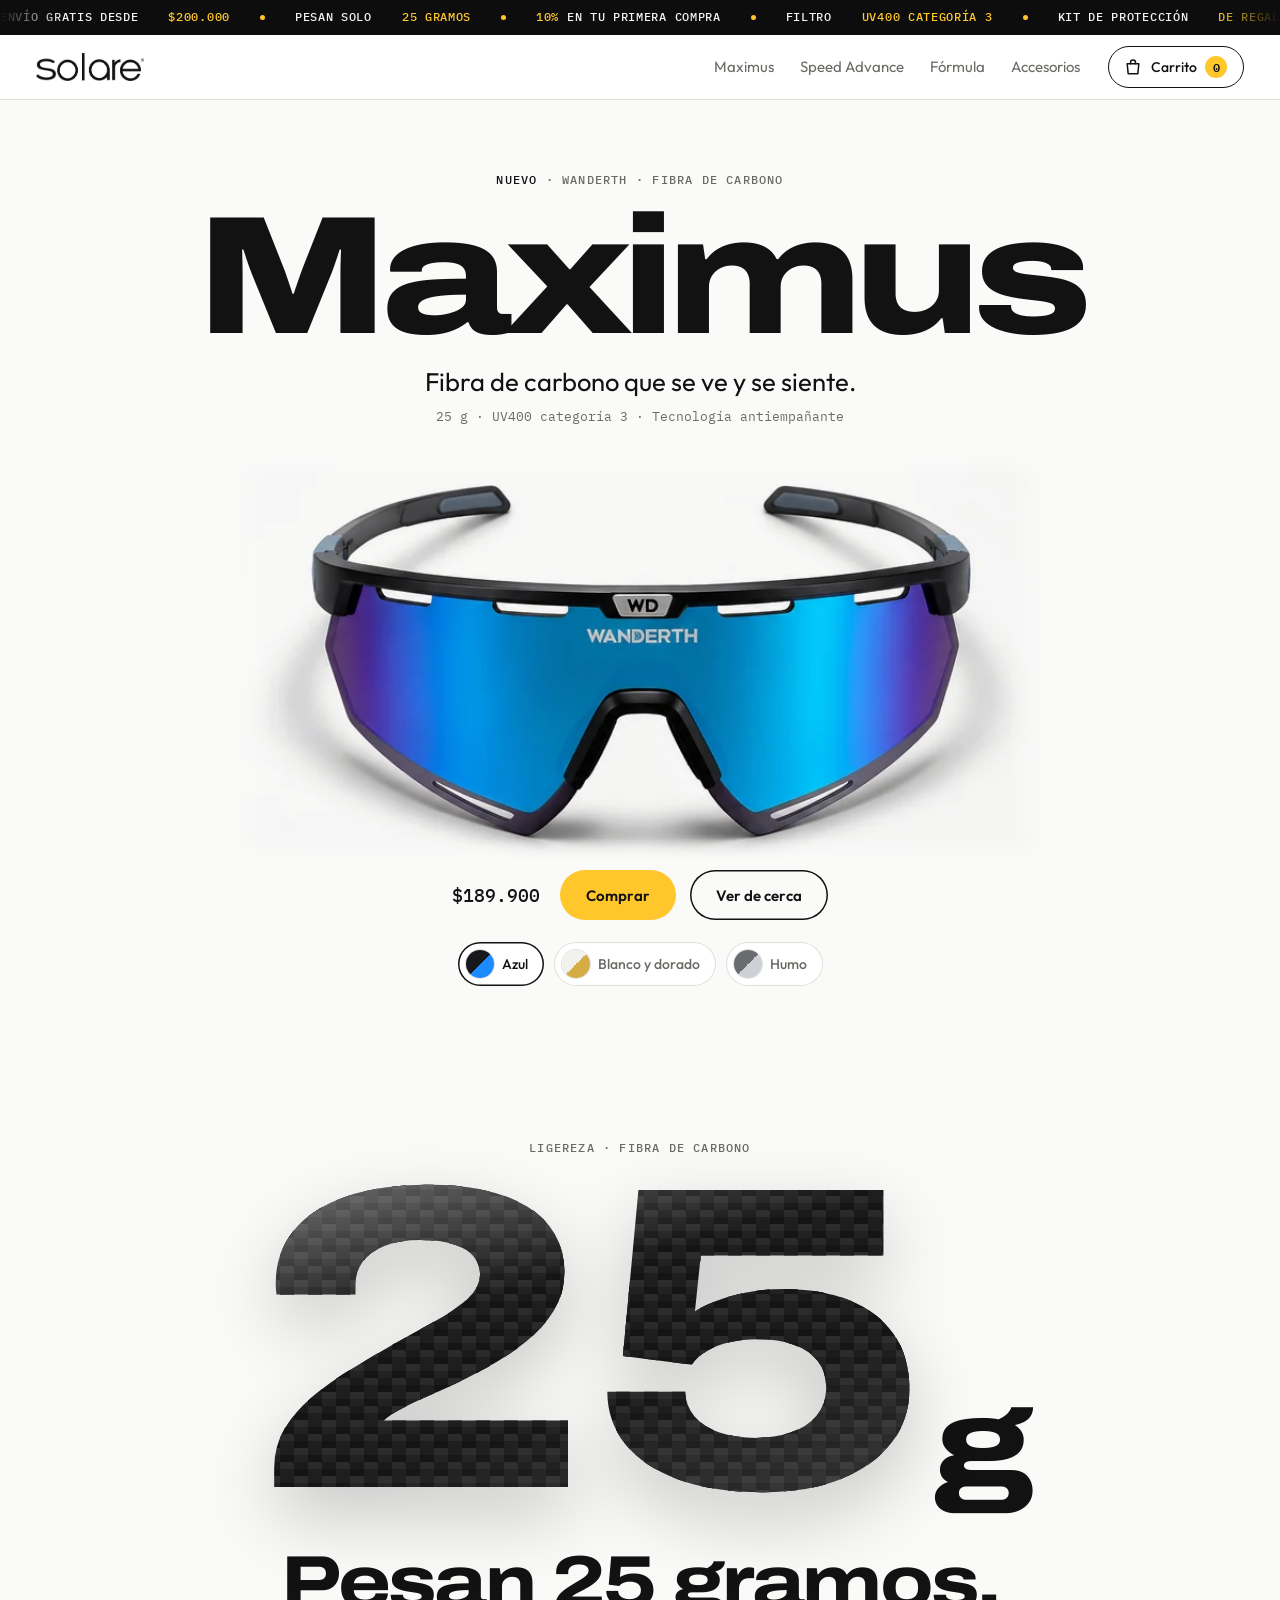
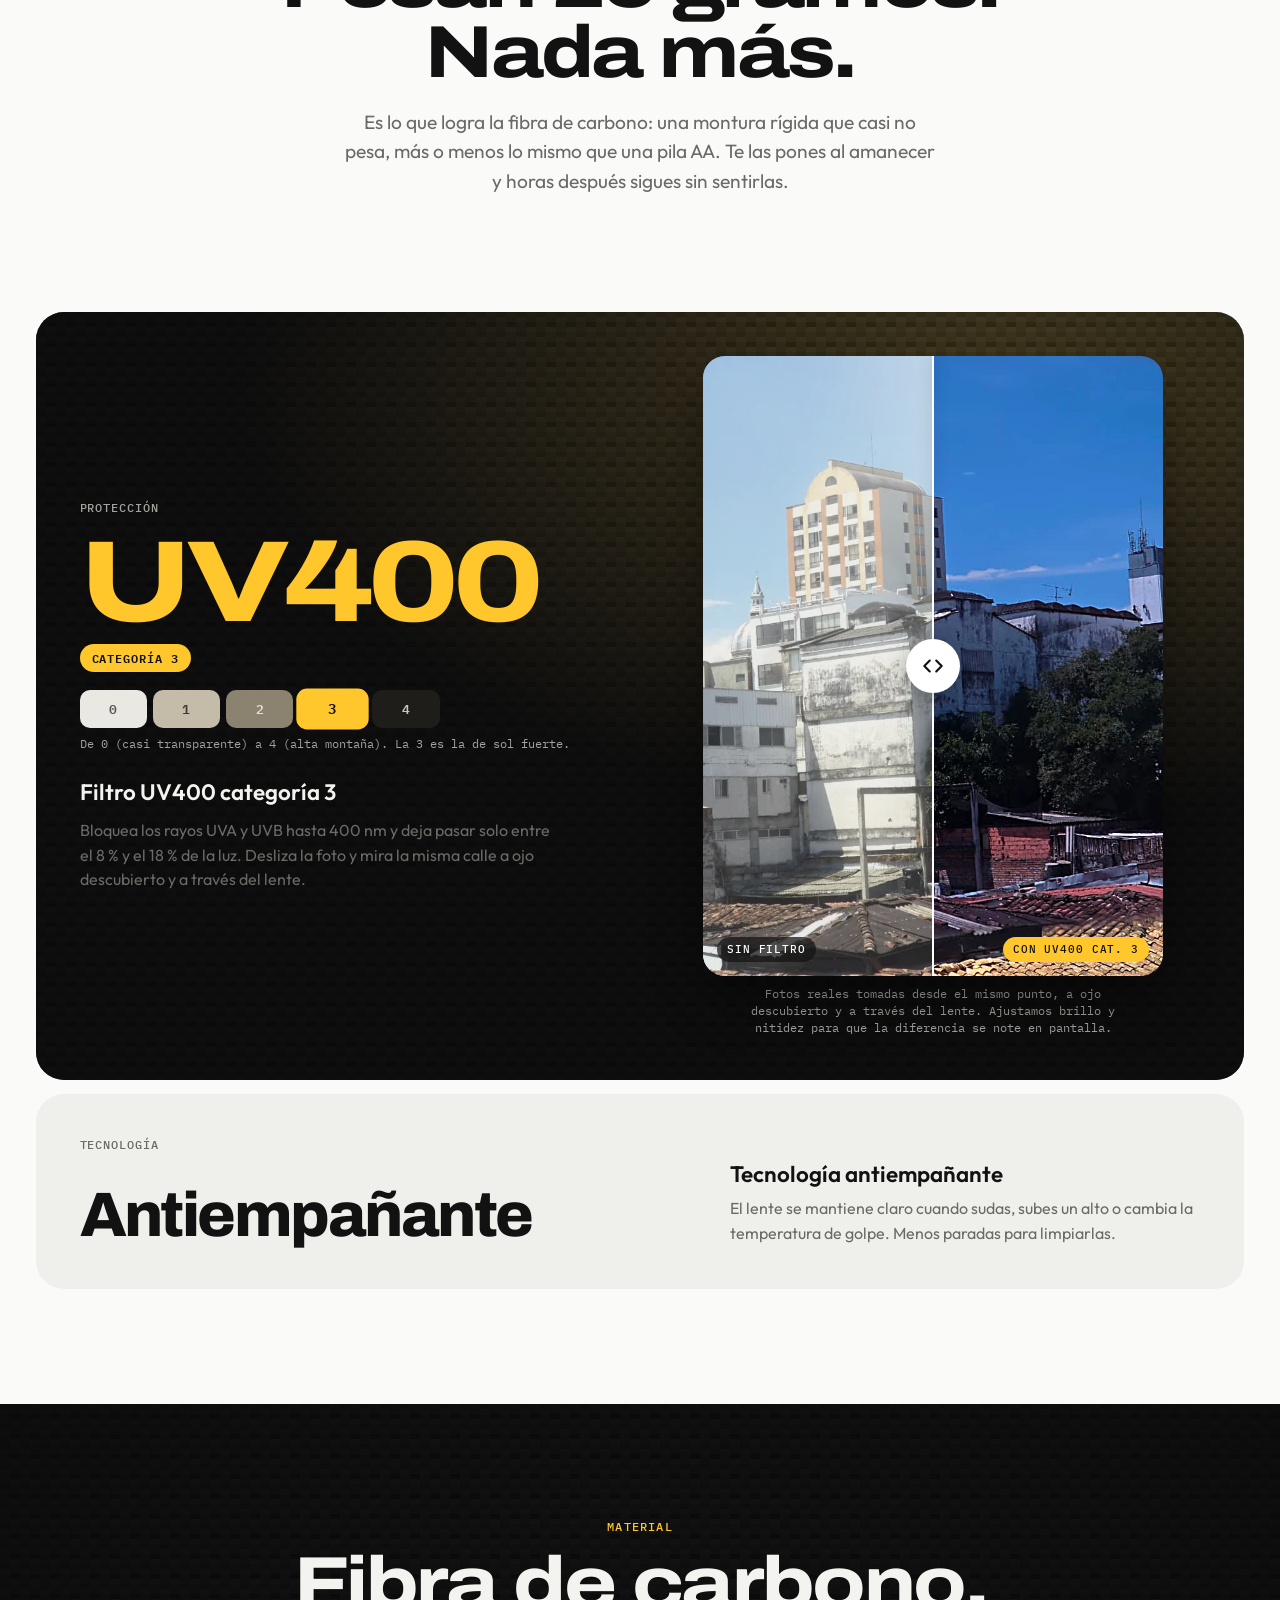
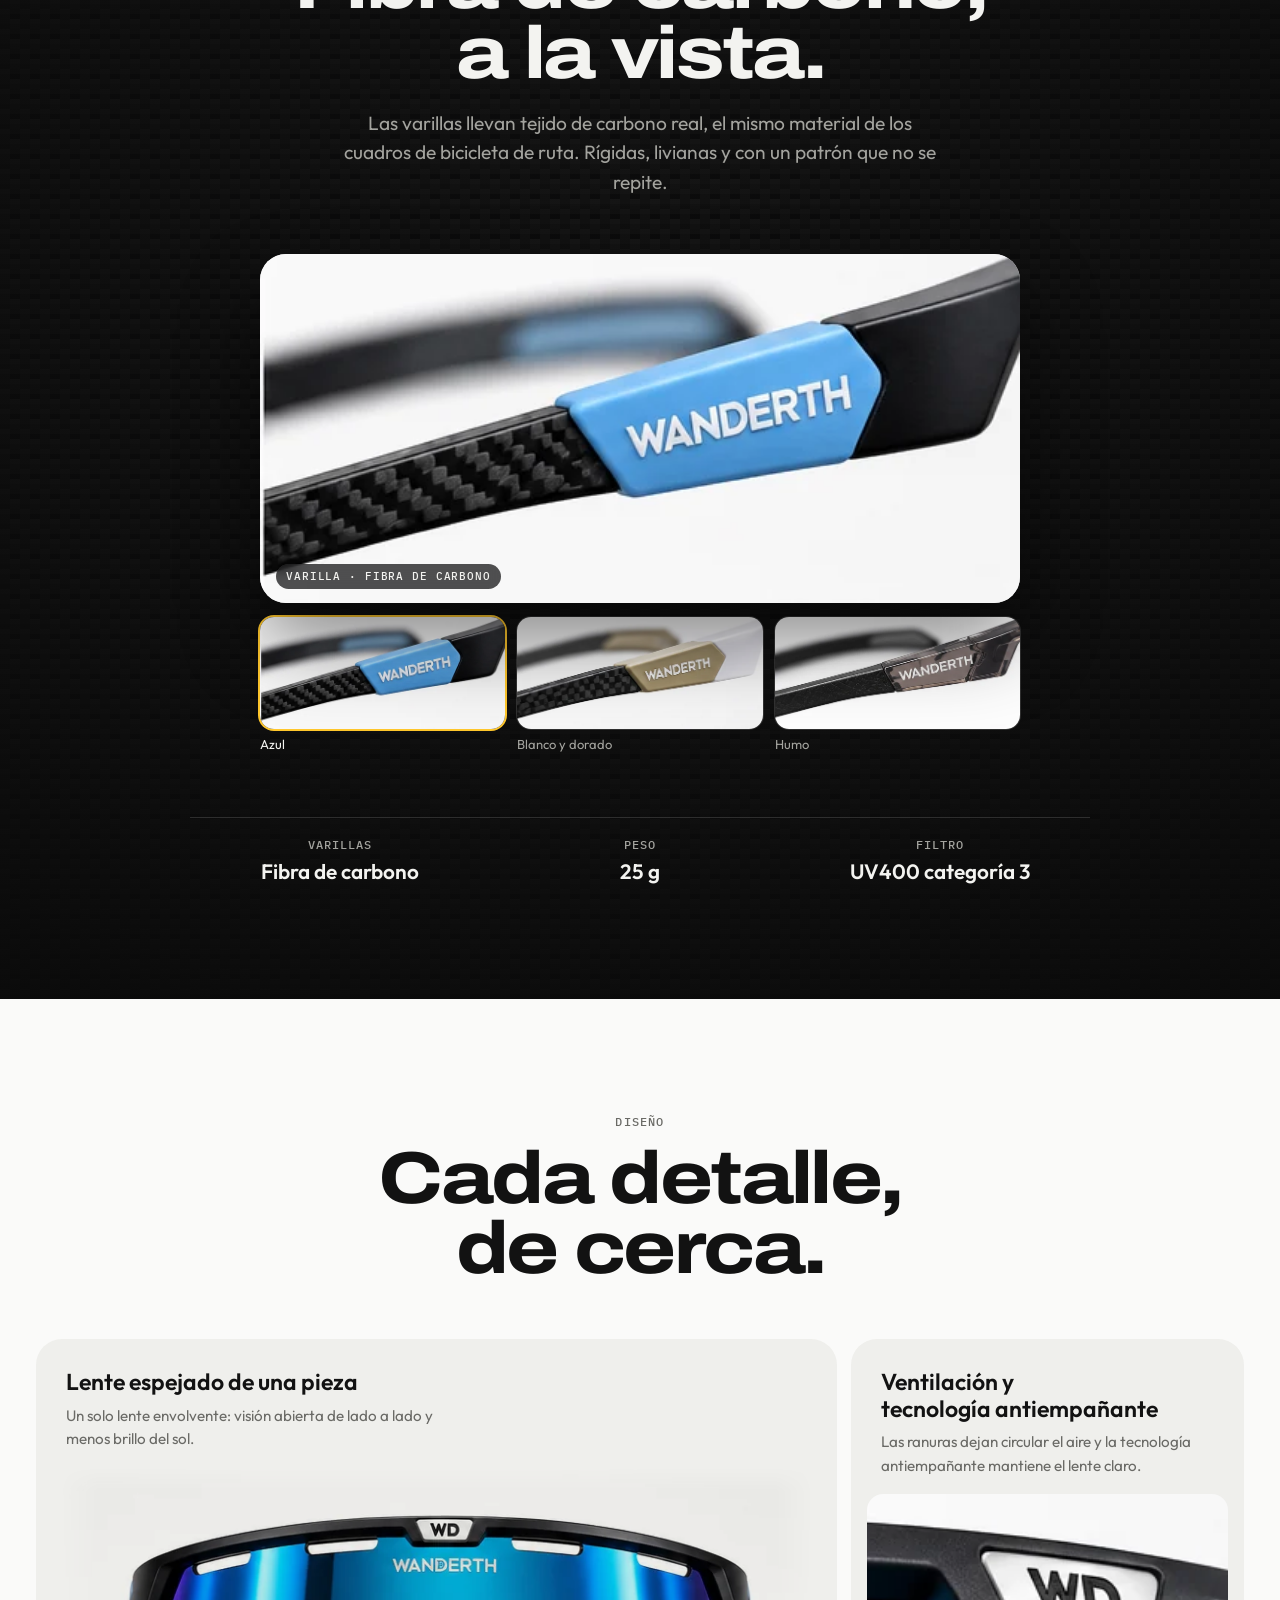
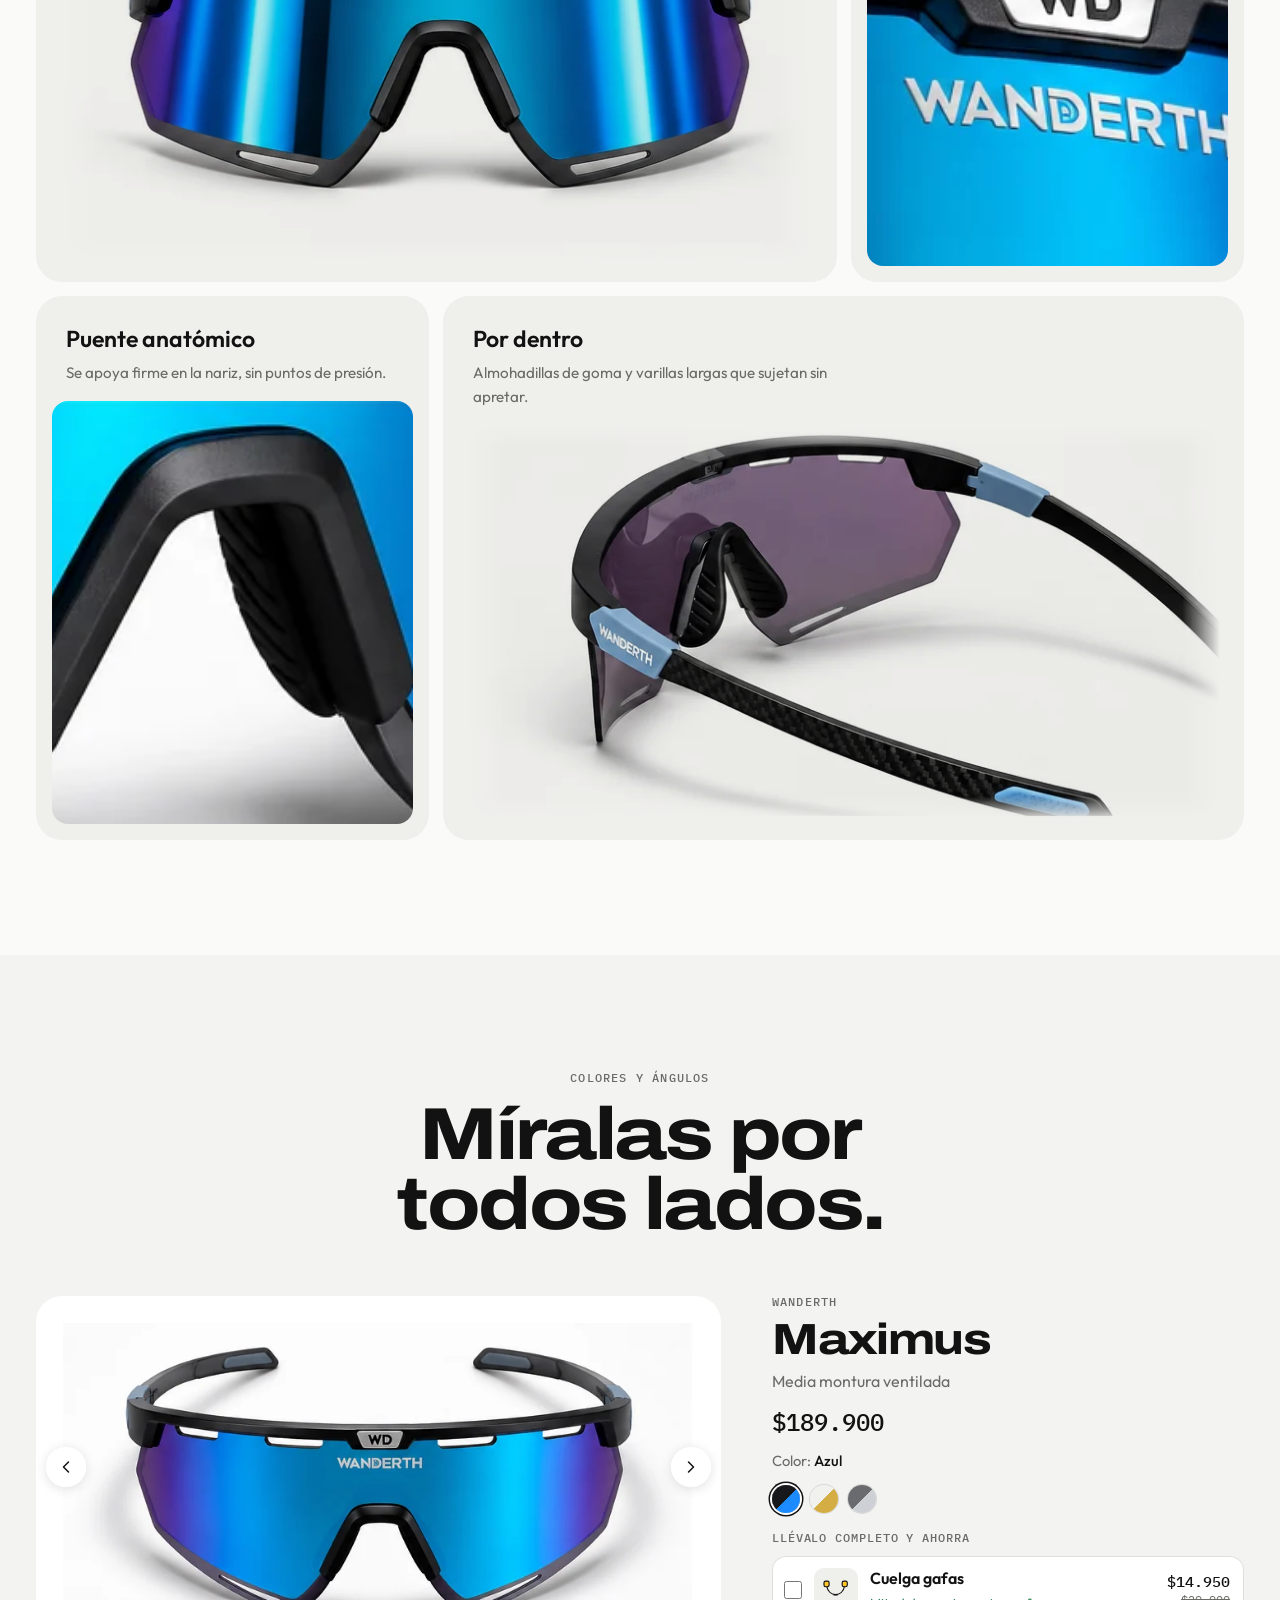
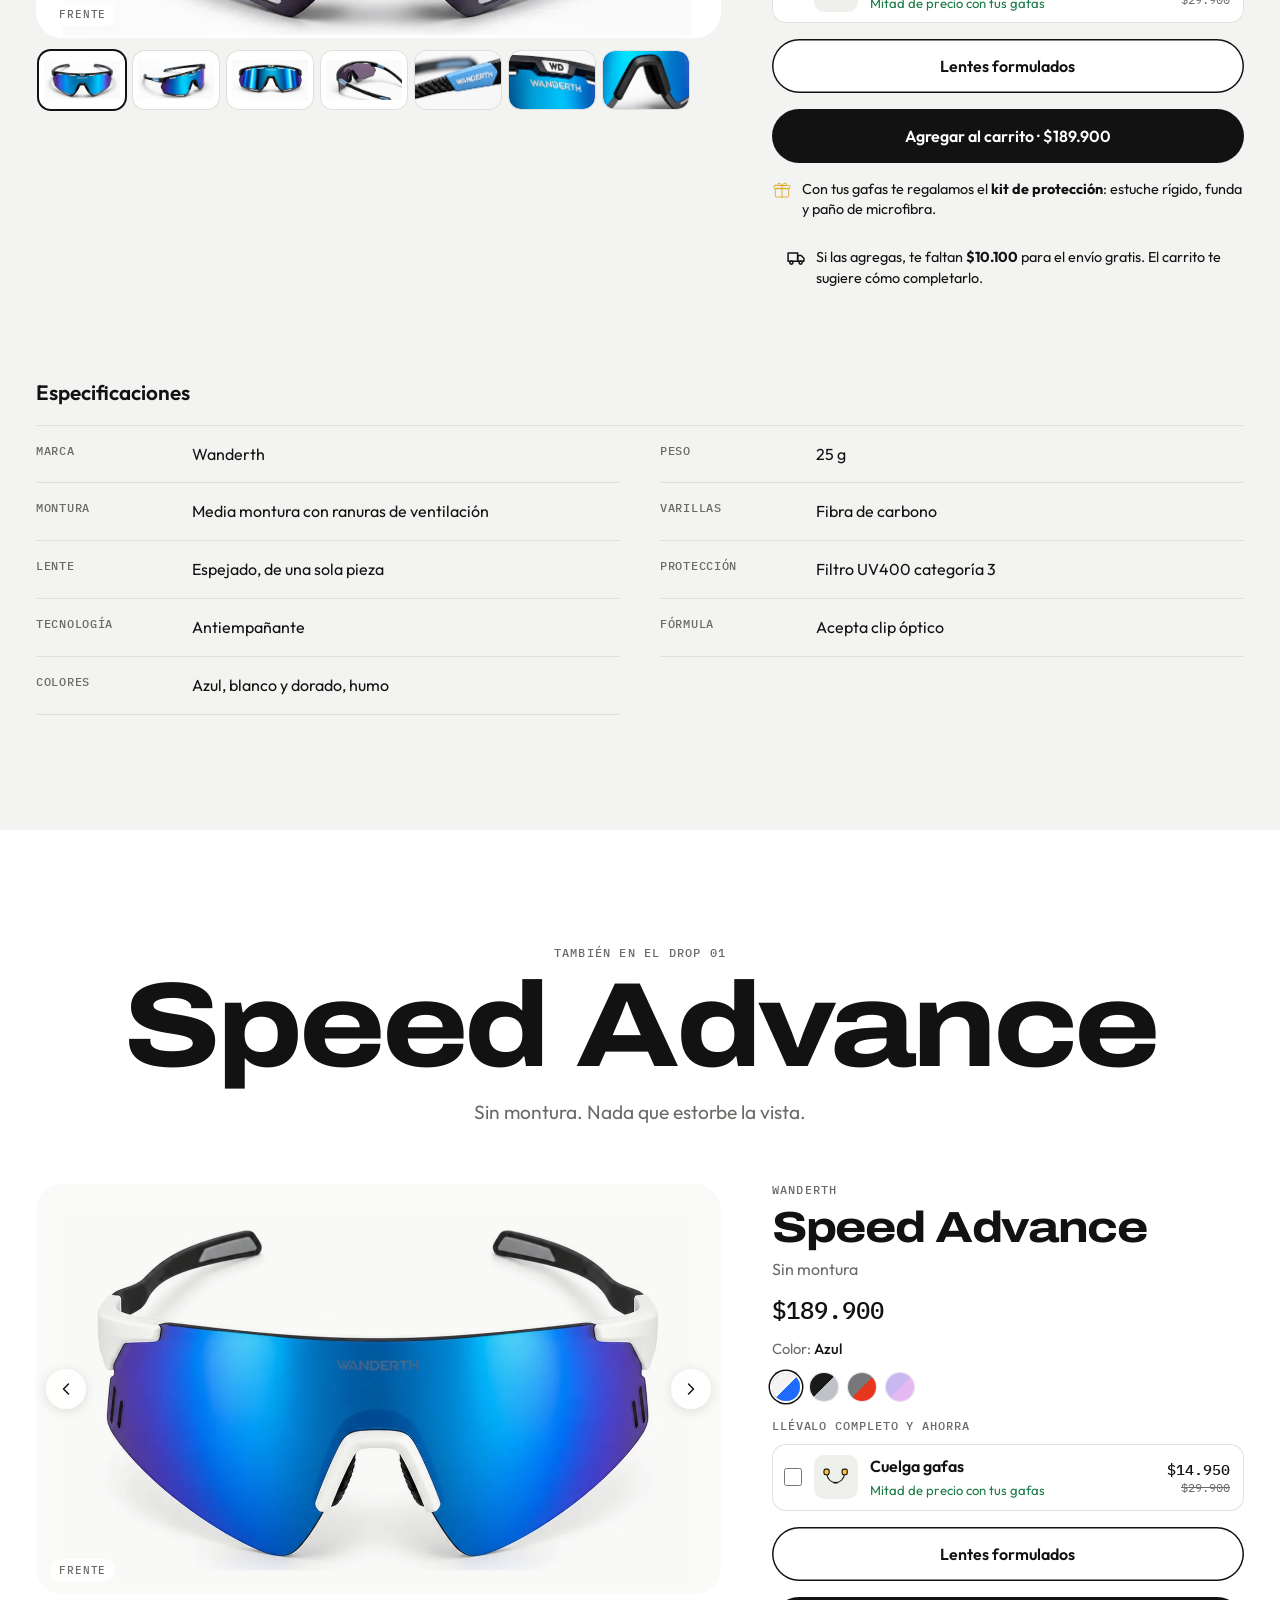
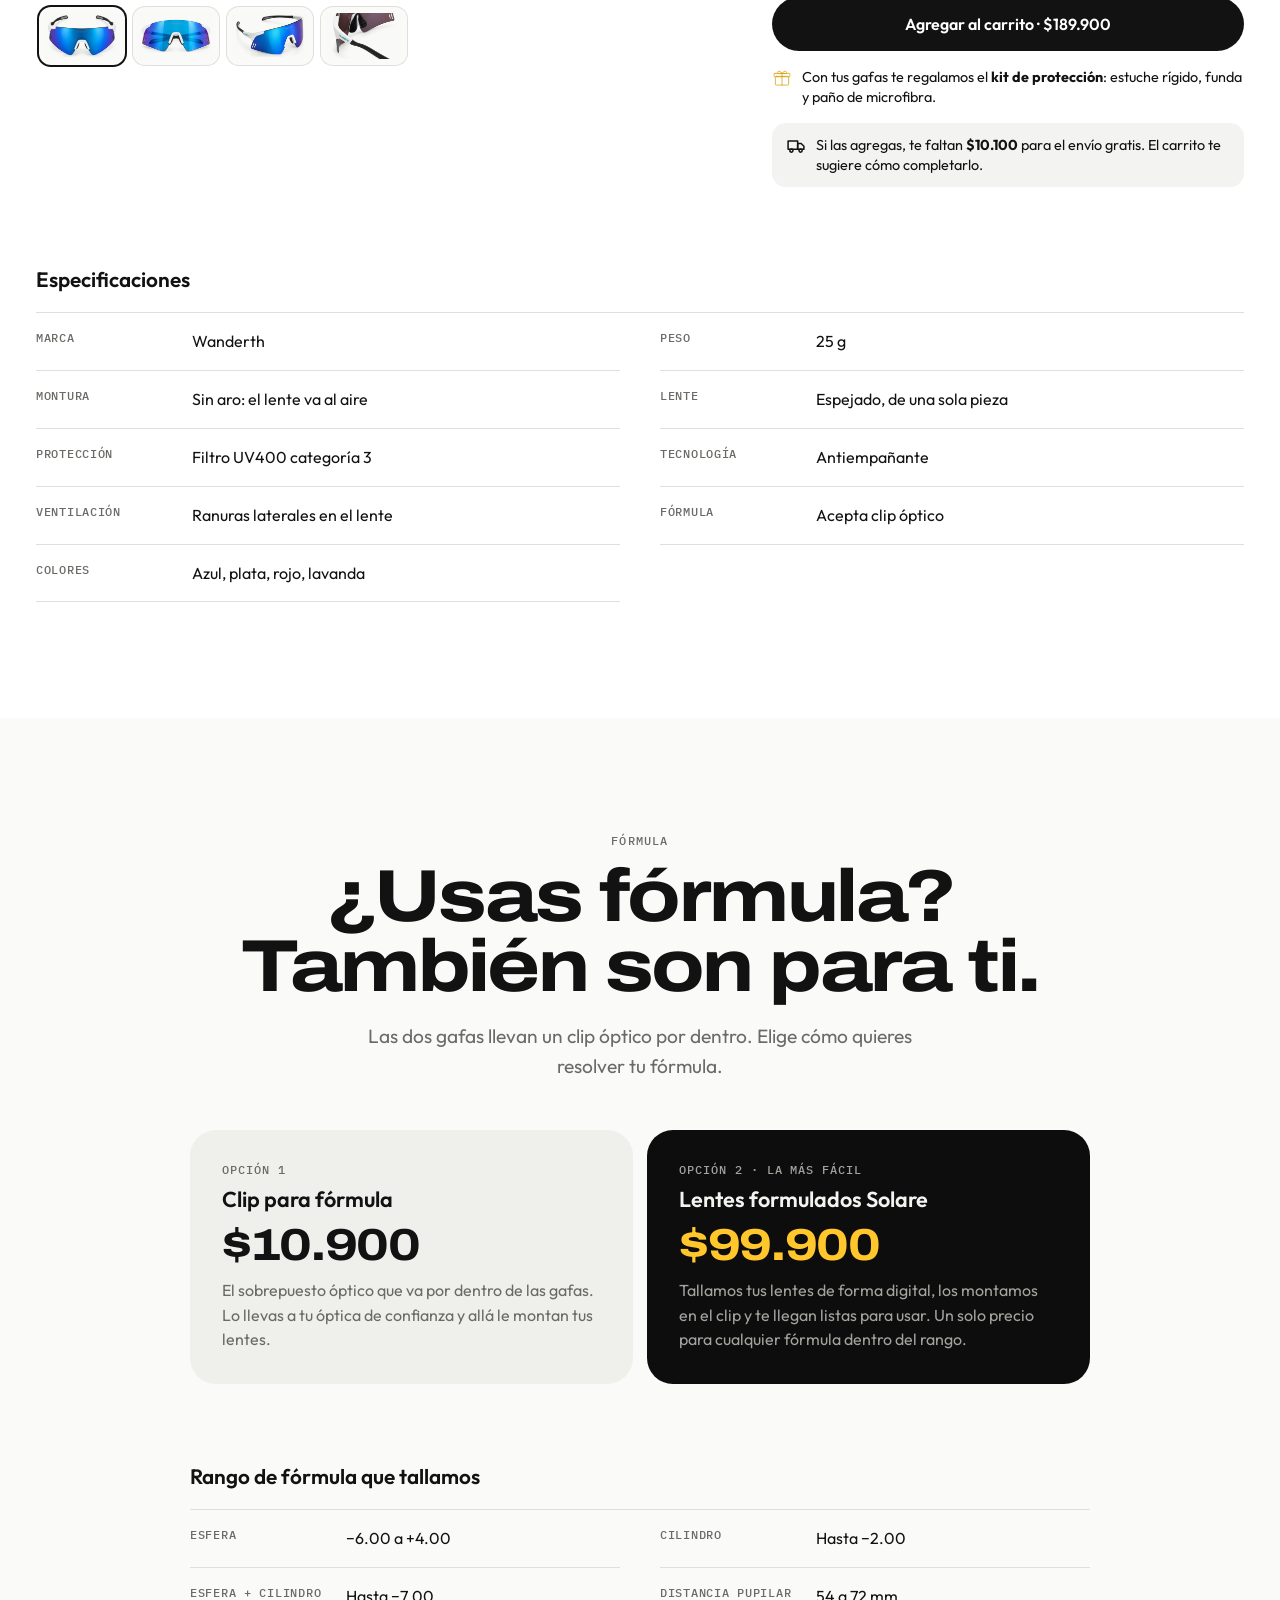
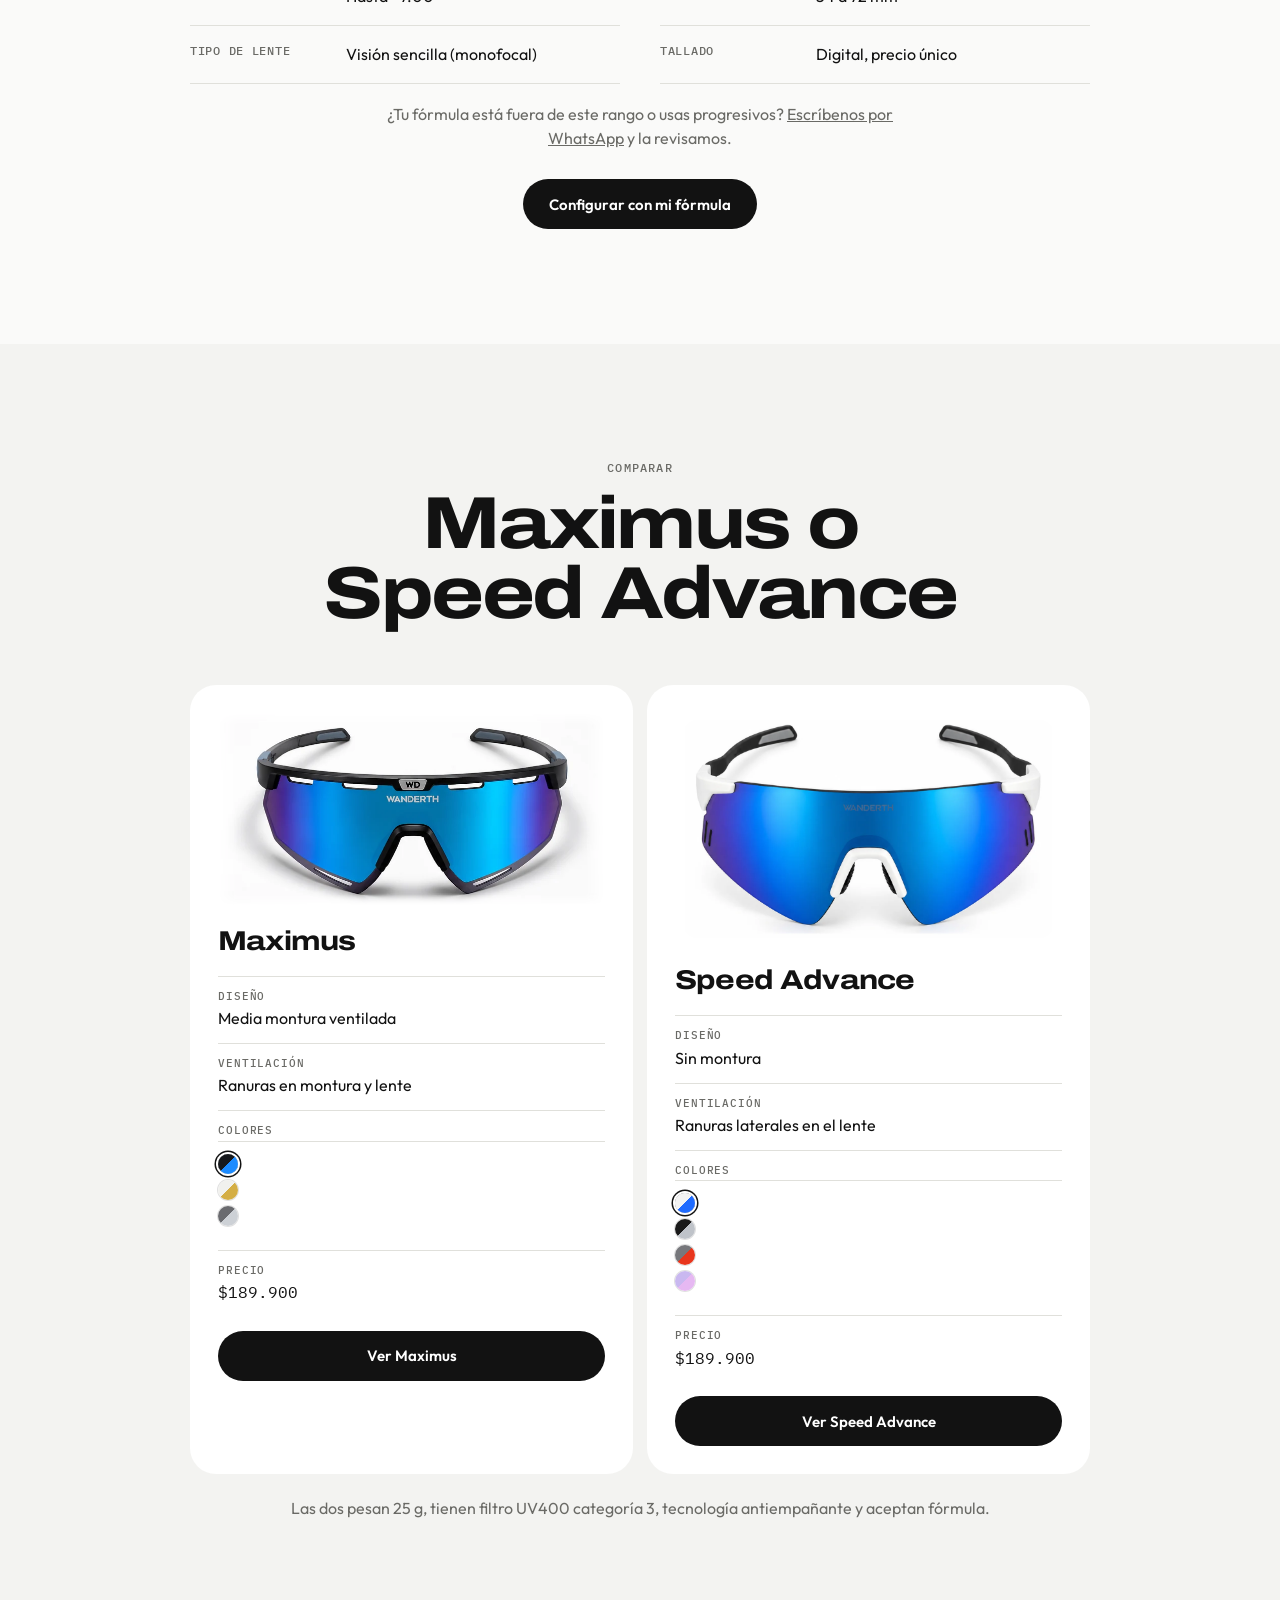
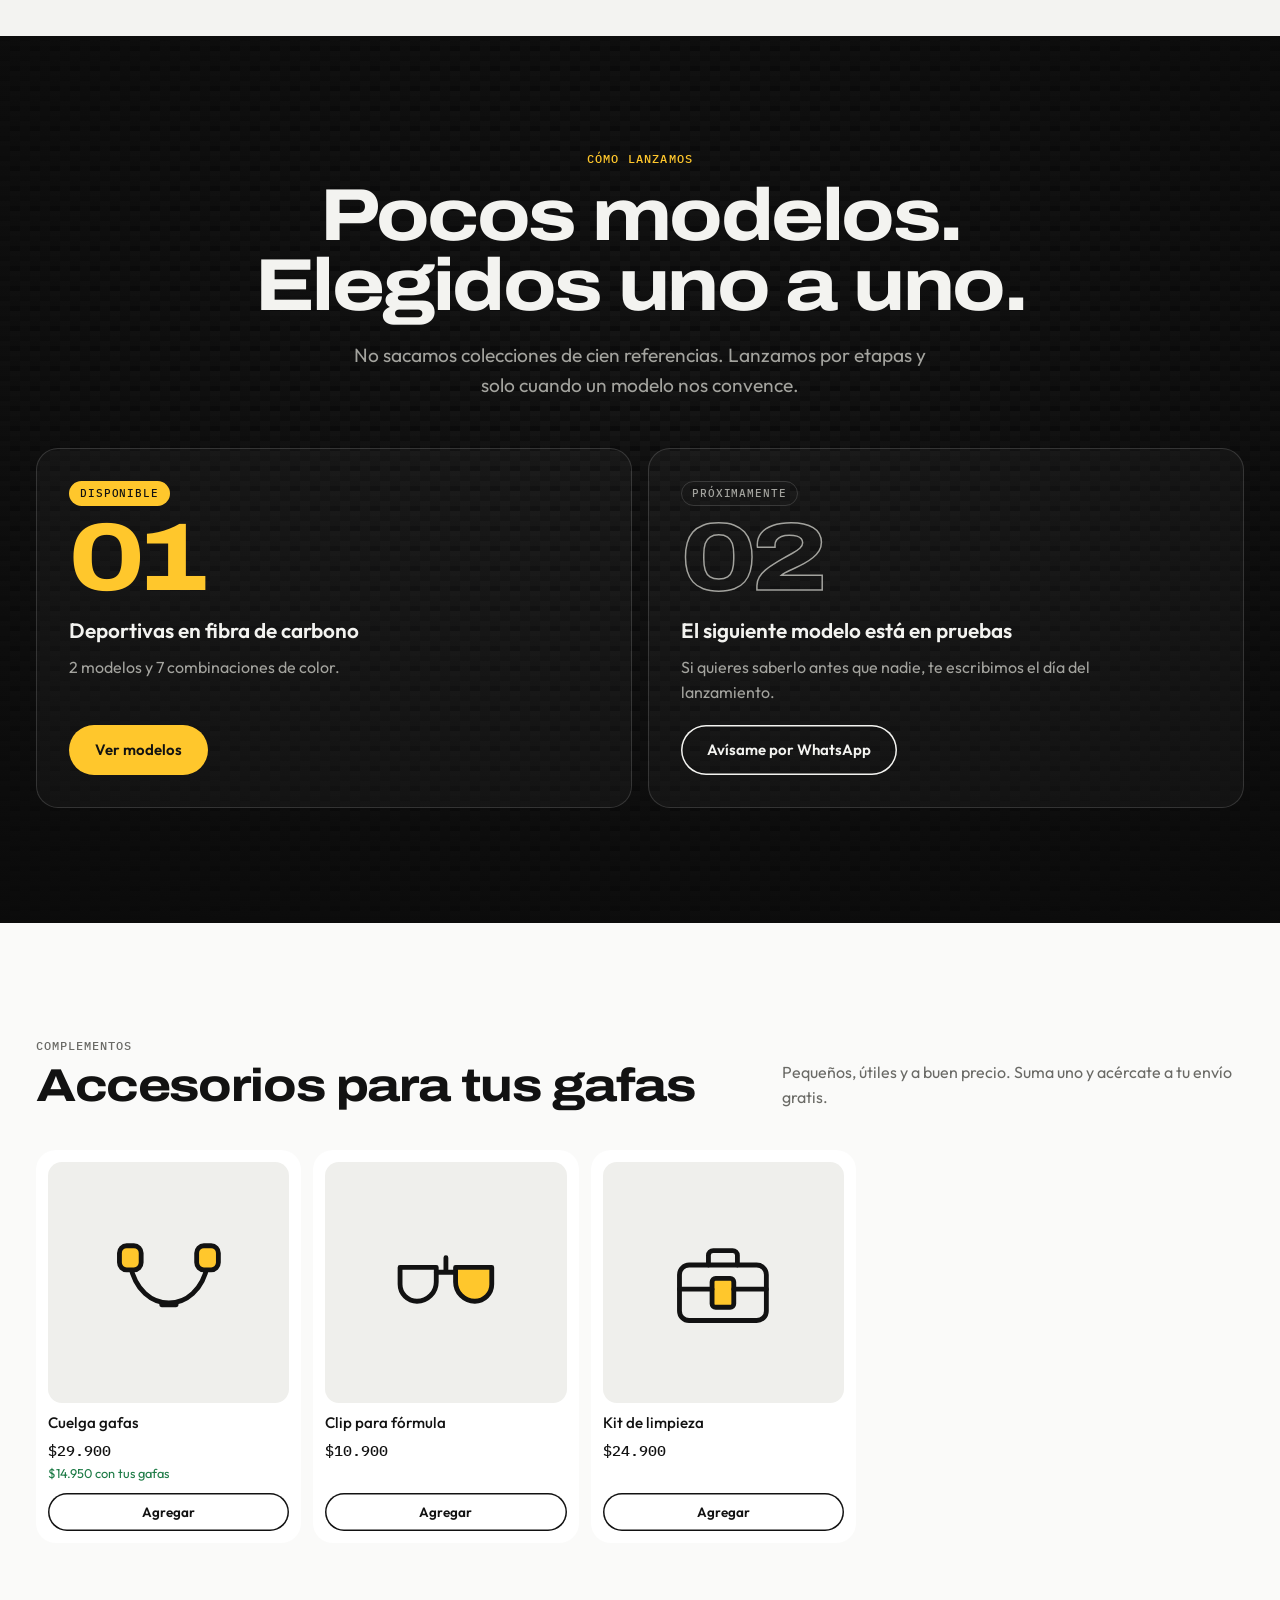
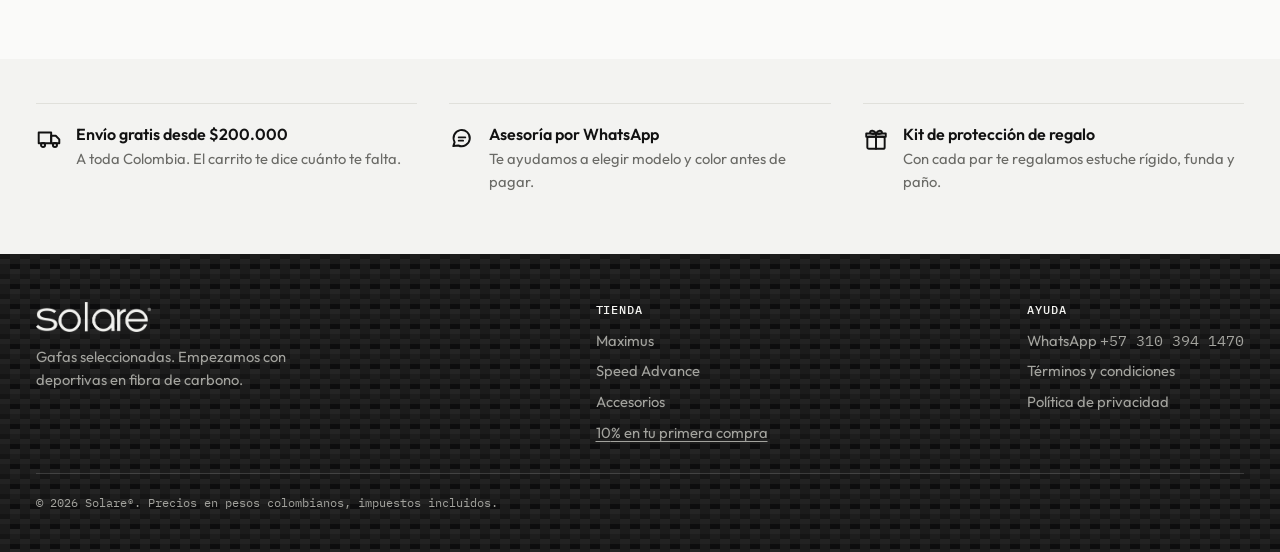
==== index.html @ 70bca2d0 "Política de datos personales y términos y condiciones Páginas privacidad.html y terminos.html (Ley 1" ====
<!doctype html>
<html lang="es">
<head>
<meta charset="utf-8">
<meta name="viewport" content="width=device-width, initial-scale=1, viewport-fit=cover">
<title>Solare | Gafas deportivas en fibra de carbono</title>
<meta name="description" content="Solare: gafas deportivas en fibra de carbono. Modelos seleccionados, envío gratis desde $200.000 a toda Colombia.">
<link rel="canonical" href="https://solarecol.com/">
<meta property="og:type" content="website">
<meta property="og:site_name" content="Solare">
<meta property="og:title" content="Solare | Gafas deportivas en fibra de carbono">
<meta property="og:description" content="Wanderth Maximus y Speed Advance: 25 g, filtro UV400 categoría 3 y tecnología antiempañante. Envío gratis desde $200.000.">
<meta property="og:url" content="https://solarecol.com/">
<meta property="og:image" content="https://solarecol.com/og.jpg">
<meta property="og:image:width" content="1200">
<meta property="og:image:height" content="630">
<meta name="twitter:card" content="summary_large_image">
<meta name="theme-color" content="#FAFAF9">
<link rel="icon" href="favicon.ico" sizes="any">
<link rel="icon" href="favicon-32.png" type="image/png" sizes="32x32">
<link rel="apple-touch-icon" href="apple-touch-icon.png">
<link rel="preconnect" href="https://fonts.googleapis.com">
<link rel="preconnect" href="https://fonts.gstatic.com" crossorigin>
<link rel="stylesheet" href="https://fonts.googleapis.com/css2?family=Archivo:wdth,wght@100..125,600..800&family=IBM+Plex+Mono:wght@400;500&family=Outfit:wght@300;400;500;600&display=swap">
<style>
:root{
  /* Layout: página de producto tipo estudio. Fondo casi blanco que se funde con las fotos, bandas de carbono para la textura, titulares enormes centrados, grilla de detalles y galería con caja de compra. Un solo tema claro a propósito: las fotos son de estudio blanco. */
  --studio:#FAFAF9; --paper:#F3F3F1; --tile:#EFEFEC; --surface:#FFFFFF;
  --ink:#121212; --muted:#6A6A66; --line:#E0E0DB;
  --sun:#FFC72C; --sun-hi:#FFD65C; --sun-deep:#D99E00; --on-sun:#121212;
  --ok:#1C7A45; --ok-bg:#E2F2E8; --err:#B3261E;
  --cf:#0D0D0E; --cf-ink:#F3F3F0; --cf-muted:#A3A39E; --cf-line:rgba(255,255,255,.14);
  --scrim:rgba(12,12,12,.5);
  --f-display:"Archivo","Arial Narrow",system-ui,sans-serif;
  --f-ui:"Outfit",system-ui,-apple-system,"Segoe UI",Roboto,sans-serif;
  --f-mono:"IBM Plex Mono",ui-monospace,SFMono-Regular,Menlo,Consolas,monospace;
  --ease-out:cubic-bezier(.23,1,.32,1);
  --nav-h:64px;
  --logo:url("[data-uri]");
  color-scheme:light;
}

*,*::before,*::after{box-sizing:border-box}
html{scroll-behavior:smooth;scroll-padding-top:calc(var(--nav-h) + 64px)}
body{margin:0;background:var(--studio);color:var(--ink);font:400 16px/1.55 var(--f-ui);-webkit-font-smoothing:antialiased;text-rendering:optimizeLegibility}
body.lock{overflow:hidden}
img{max-width:100%}
[hidden]{display:none!important}
button{font:inherit;color:inherit}
a{color:inherit}
h1,h2,h3,h4{text-wrap:balance}
:focus-visible{outline:2px solid var(--sun-deep);outline-offset:3px}
.wrap{max-width:1240px;margin-inline:auto;padding-left:max(16px,env(safe-area-inset-left,0px));padding-right:max(16px,env(safe-area-inset-right,0px))}
.mono{font-family:var(--f-mono);font-variant-numeric:tabular-nums}
.label{font:500 12px/1.3 var(--f-mono);letter-spacing:.08em;text-transform:uppercase;color:var(--muted);margin:0}
.sr{position:absolute;width:1px;height:1px;overflow:hidden;clip:rect(0 0 0 0);white-space:nowrap}
.foto{mix-blend-mode:multiply}

/* Botones */
.btn{display:inline-flex;align-items:center;justify-content:center;gap:8px;height:50px;padding-inline:26px;border-radius:999px;border:0;font:600 15px/1 var(--f-ui);cursor:pointer;text-decoration:none;white-space:nowrap;transition:transform .16s var(--ease-out),background-color .2s,opacity .2s}
.btn:active{transform:scale(.97)}
.btn-sun{background:var(--sun);color:var(--on-sun)}
.btn-ink{background:var(--ink);color:var(--surface)}
.btn-line{background:transparent;color:inherit;box-shadow:inset 0 0 0 1.5px currentColor}
.btn-mini{height:38px;padding-inline:16px;font-size:13.5px}
@media (hover:hover){.btn-sun:hover{background:var(--sun-hi)}.btn-ink:hover{opacity:.86}.btn-line:hover{background:color-mix(in srgb,currentColor 8%,transparent)}}
.btn.soft{opacity:.5}
.linkbtn{background:none;border:0;padding:0;cursor:pointer;text-decoration:underline;text-underline-offset:3px;font:inherit;color:inherit}
.icon-btn{width:40px;height:40px;flex:none;border-radius:50%;border:0;background:transparent;display:grid;place-items:center;cursor:pointer;color:inherit}
.icon-btn svg{width:20px;height:20px}
@media (hover:hover){.icon-btn:hover{background:var(--tile)}}

/* Muestras de color: mitad montura, mitad lente */
.sws{display:flex;flex-wrap:wrap;gap:10px;align-items:center}
.sw{display:inline-flex;align-items:center;gap:8px;border:0;background:none;padding:0;cursor:pointer;font:500 14px/1 var(--f-ui);color:var(--muted)}
.sw i{position:relative;width:28px;height:28px;border-radius:50%;background:linear-gradient(135deg,var(--m) 50%,var(--l) 50%);box-shadow:0 0 0 1px rgba(0,0,0,.12);transition:box-shadow .2s var(--ease-out)}
.sw i::after{content:"";position:absolute;inset:-7px}
.sw[aria-checked="true"]{color:var(--ink)}
.sw[aria-checked="true"] i{box-shadow:0 0 0 2px var(--surface),0 0 0 3.5px var(--ink)}
.sw-l{height:44px;padding:0 16px 0 8px;border-radius:999px;background:var(--surface);box-shadow:inset 0 0 0 1px var(--line)}
.sw-l[aria-checked="true"]{box-shadow:inset 0 0 0 1.5px var(--ink)}
.sw-l[aria-checked="true"] i{box-shadow:0 0 0 1px rgba(0,0,0,.12)}

/* Anuncio + navegación */
.anuncio{background:var(--cf);color:var(--cf-ink);font:500 11.5px/1.3 var(--f-mono);letter-spacing:.06em;text-transform:uppercase;overflow:hidden}
.marquee{display:flex;overflow:hidden;padding-block:10px;-webkit-mask-image:linear-gradient(90deg,transparent,#000 5%,#000 95%,transparent);mask-image:linear-gradient(90deg,transparent,#000 5%,#000 95%,transparent)}
.mq-track{display:flex;flex:none;animation:mq var(--mq-dur,40s) linear infinite}
.mq-grupo{display:flex;flex:none;align-items:center}
.mq-item{display:inline-flex;align-items:center;gap:30px;padding-right:30px;white-space:nowrap}
.mq-item::after{content:"";width:5px;height:5px;border-radius:50%;background:var(--sun)}
.mq-item b{color:var(--sun);font-weight:500}
.anuncio button{background:none;border:0;padding:0;font:inherit;letter-spacing:inherit;text-transform:inherit;color:inherit;cursor:pointer}
.anuncio:hover .mq-track,.anuncio:focus-within .mq-track{animation-play-state:paused}
@keyframes mq{to{transform:translateX(-33.3333%)}}
@media (prefers-reduced-motion:reduce){
  .mq-track{animation:none!important;width:100%;justify-content:center}
  .mq-grupo{flex-wrap:wrap;justify-content:center;row-gap:6px}
  .mq-grupo[aria-hidden]{display:none}
  .marquee{-webkit-mask-image:none;mask-image:none}
}
body::before{content:"";position:fixed;inset:0 0 auto;height:env(safe-area-inset-top,0px);z-index:60;background:var(--surface)}
.nav{position:sticky;top:env(safe-area-inset-top,0px);z-index:50;background:var(--surface);background:color-mix(in srgb,var(--surface) 88%,transparent);backdrop-filter:saturate(1.4) blur(14px);-webkit-backdrop-filter:saturate(1.4) blur(14px);border-bottom:1px solid var(--line)}
.nav .wrap{display:flex;align-items:center;gap:28px;height:var(--nav-h)}
.logo{display:block;flex:none;text-decoration:none;color:var(--ink)}
.logo-mark{display:block;width:108px;height:28px;background:currentColor;-webkit-mask:var(--logo) no-repeat left center/contain;mask:var(--logo) no-repeat left center/contain}
.nav nav{display:flex;gap:26px;margin-left:auto}
.nav nav a{text-decoration:none;font-size:15px;color:var(--muted);transition:color .2s}
@media (hover:hover){.nav nav a:hover{color:var(--ink)}}
.cart-btn{position:relative;display:inline-flex;align-items:center;gap:8px;height:42px;padding-inline:14px 16px;border-radius:999px;border:1.5px solid var(--ink);background:transparent;cursor:pointer;font:500 14px/1 var(--f-ui);transition:transform .16s var(--ease-out)}
.cart-btn:active{transform:scale(.97)}
.cart-btn svg{width:20px;height:20px}
.cart-count{min-width:22px;height:22px;border-radius:11px;background:var(--sun);color:var(--on-sun);font:600 12px/22px var(--f-mono);text-align:center;padding-inline:6px}
.cart-btn.bump .cart-count{animation:bump .45s var(--ease-out)}
@keyframes bump{30%{transform:scale(1.35)}}
@media (max-width:760px){.nav nav{display:none}.cart-btn{margin-left:auto}.cart-btn .txt{display:none}}

/* Barra de producto fija (como en las páginas de Xiaomi) */
.subnav{position:fixed;left:0;right:0;top:calc(env(safe-area-inset-top,0px) + var(--nav-h));z-index:45;background:var(--surface);background:color-mix(in srgb,var(--surface) 92%,transparent);backdrop-filter:blur(14px);-webkit-backdrop-filter:blur(14px);border-bottom:1px solid var(--line);transform:translateY(-110%);opacity:0;transition:transform .35s var(--ease-out),opacity .25s;pointer-events:none}
.subnav.on{transform:none;opacity:1;pointer-events:auto}
.subnav .wrap{display:flex;align-items:center;gap:22px;height:54px}
.subnav b{font:600 17px/1 var(--f-ui)}
.subnav nav{display:flex;gap:20px;margin-left:8px}
.subnav nav a{text-decoration:none;font-size:14px;color:var(--muted)}
@media (hover:hover){.subnav nav a:hover{color:var(--ink)}}
.subnav .sn-precio{margin-left:auto;font:500 14px/1 var(--f-mono)}
@media (max-width:760px){.subnav nav{display:none}.subnav .wrap{gap:12px}}

/* Hero de estudio */
.hero{background:var(--studio);text-align:center;overflow:hidden}
.hero .wrap{padding-block:clamp(36px,6vw,72px) clamp(32px,5vw,64px);display:flex;flex-direction:column;align-items:center}
.eyebrow{font:500 12px/1.3 var(--f-mono);letter-spacing:.1em;text-transform:uppercase;color:var(--muted);margin:0}
.eyebrow b{color:var(--ink);font-weight:500}
.hero h1{font-family:var(--f-display);font-stretch:125%;font-weight:800;font-size:clamp(4rem,15vw,10.5rem);line-height:.84;letter-spacing:-.05em;margin:18px 0 0}
.hero .lema{font:400 clamp(1.15rem,2.2vw,1.6rem)/1.3 var(--f-ui);margin:18px 0 0;max-width:30ch}
.hero .tipo{font:400 13px/1.4 var(--f-mono);color:var(--muted);margin:10px 0 0}
.hero-img{display:block;width:min(820px,100%);height:auto;margin:clamp(12px,3vw,28px) auto 0;animation:entra 1s var(--ease-out) both}
@keyframes entra{from{transform:translateY(28px) scale(.96)}}
.hero-buy{display:flex;flex-wrap:wrap;align-items:center;justify-content:center;gap:12px 14px;margin-top:8px}
.hero-buy .precio{font:500 1.15rem/1 var(--f-mono);margin-right:6px}
.hero .sws{justify-content:center;margin-top:22px}

/* Banda de carbono */
.carbon{background-color:var(--cf);background-image:
  linear-gradient(27deg,#151515 5px,transparent 5px),
  linear-gradient(207deg,#151515 5px,transparent 5px),
  linear-gradient(27deg,#222 5px,transparent 5px),
  linear-gradient(207deg,#222 5px,transparent 5px),
  linear-gradient(90deg,#1b1b1b 10px,transparent 10px),
  linear-gradient(#1d1d1d 25%,#1a1a1a 25%,#1a1a1a 50%,transparent 50%,transparent 75%,#242424 75%,#242424);
  background-size:20px 20px;background-position:0 5px,10px 0,0 10px,10px 5px,0 0,0 0}
.banda{position:relative;isolation:isolate;color:var(--cf-ink)}
.banda::after{content:"";position:absolute;inset:0;z-index:-1;background:radial-gradient(80% 70% at 50% 40%,rgba(10,10,10,.55),rgba(10,10,10,.92))}
.centro{text-align:center;display:flex;flex-direction:column;align-items:center}
.sec{padding-block:clamp(64px,9vw,128px)}
.h2{font-family:var(--f-display);font-stretch:118%;font-weight:750;font-size:clamp(2.3rem,6vw,4.6rem);line-height:.95;letter-spacing:-.035em;margin:14px 0 0;max-width:16ch}
.intro{font-size:clamp(1.02rem,1.5vw,1.2rem);color:var(--muted);max-width:46ch;margin:20px 0 0}
.banda .eyebrow{color:var(--sun)}
.banda .intro{color:var(--cf-muted)}
.plato{position:relative;width:min(760px,100%);aspect-ratio:510/234;margin:clamp(32px,5vw,56px) auto 0;border-radius:26px;overflow:hidden;background:#dcdcdd;box-shadow:0 40px 80px rgba(0,0,0,.45)}
.plato img{display:block;width:100%;height:100%;object-fit:cover}
.plato .tag{position:absolute;left:16px;bottom:14px;font:500 11px/1 var(--f-mono);letter-spacing:.08em;text-transform:uppercase;padding:7px 10px;border-radius:999px;background:rgba(13,13,14,.72);color:var(--cf-ink);backdrop-filter:blur(6px)}
.acabados{display:grid;grid-template-columns:repeat(3,minmax(0,1fr));gap:12px;width:min(760px,100%);margin-top:14px}
.acabado{border:0;padding:0;background:none;cursor:pointer;color:var(--cf-muted);display:grid;gap:8px;font:400 13px/1.2 var(--f-ui);text-align:left}
.acabado span:first-child{display:block;aspect-ratio:510/234;border-radius:14px;overflow:hidden;box-shadow:0 0 0 1px var(--cf-line);transition:box-shadow .2s var(--ease-out)}
.acabado img{display:block;width:100%;height:100%;object-fit:cover}
.acabado[aria-checked="true"]{color:var(--cf-ink)}
.acabado[aria-checked="true"] span:first-child{box-shadow:0 0 0 2px var(--sun)}
.datos{display:grid;grid-template-columns:repeat(3,minmax(0,1fr));width:min(900px,100%);margin-top:clamp(40px,6vw,64px);border-top:1px solid var(--cf-line)}
.dato{padding:20px 12px 0;display:grid;gap:6px;text-align:center;min-width:0}
.dato>span{font:500 11.5px/1.3 var(--f-mono);letter-spacing:.08em;text-transform:uppercase;color:var(--cf-muted)}
.dato b{font:600 clamp(1rem,1.8vw,1.3rem)/1.2 var(--f-ui)}
@media (max-width:600px){.datos{grid-template-columns:1fr}.dato{padding-block:16px;border-bottom:1px solid var(--cf-line)}}

/* Grilla de detalles */
.bento{display:grid;grid-template-columns:repeat(6,minmax(0,1fr));gap:14px;margin-top:clamp(32px,5vw,56px);text-align:left}
.tile{background:var(--tile);border-radius:26px;overflow:hidden;display:flex;flex-direction:column;min-width:0}
.tile .cap{padding:clamp(20px,2.4vw,30px) clamp(20px,2.4vw,30px) 0;display:grid;gap:8px}
.tile h3{font:600 clamp(1.15rem,1.8vw,1.45rem)/1.15 var(--f-ui);margin:0}
.tile p{margin:0;color:var(--muted);font-size:.95rem;max-width:40ch}
.tile .im{margin-top:auto;padding:16px clamp(12px,2vw,24px) clamp(12px,2vw,20px)}
.tile .im img{display:block;width:100%;height:auto}
.tile .im.cover{flex:1 1 auto;position:relative;min-height:220px;padding:0}
.tile .im.cover img{position:absolute;inset:16px;width:calc(100% - 32px);height:calc(100% - 32px);object-fit:cover;border-radius:16px}
.tile .im img.foto,.hero-img,.comp-col img.foto{-webkit-mask-image:linear-gradient(90deg,transparent,#000 5%,#000 95%,transparent),linear-gradient(180deg,transparent,#000 6%,#000 94%,transparent);-webkit-mask-composite:source-in;mask-image:linear-gradient(90deg,transparent,#000 5%,#000 95%,transparent),linear-gradient(180deg,transparent,#000 6%,#000 94%,transparent);mask-composite:intersect}
.t-a{grid-column:span 4}.t-b{grid-column:span 2}.t-c{grid-column:span 2}.t-d{grid-column:span 4}
@media (max-width:900px){.bento{grid-template-columns:1fr}.t-a,.t-b,.t-c,.t-d{grid-column:auto}}

/* Ficha de producto: galería + caja de compra */
.pdp{display:grid;grid-template-columns:minmax(0,1.45fr) minmax(0,1fr);gap:clamp(20px,4vw,56px);align-items:start;margin-top:clamp(32px,5vw,56px);text-align:left}
.gal{min-width:0}
.stage{position:relative;aspect-ratio:var(--ar,2/1);border-radius:26px;background:var(--surface);overflow:hidden;display:grid;place-items:center}
.stage img{width:100%;height:100%;object-fit:contain;padding:4%;mix-blend-mode:multiply}
.stage img.cover{object-fit:cover;padding:0}
.stage .nav-v{position:absolute;top:50%;transform:translateY(-50%);background:rgba(255,255,255,.86);box-shadow:0 2px 12px rgba(0,0,0,.12)}
.stage .prev{left:10px}.stage .next{right:10px}
.stage .vista-nombre{position:absolute;left:14px;bottom:12px;font:500 11px/1 var(--f-mono);letter-spacing:.08em;text-transform:uppercase;color:var(--muted);background:rgba(255,255,255,.86);padding:6px 9px;border-radius:999px}
.thumbs{display:flex;gap:8px;margin-top:10px;overflow-x:auto;padding:3px;scrollbar-width:thin}
.thumb{flex:0 0 86px;aspect-ratio:3/2;border-radius:12px;border:0;padding:0;background:var(--surface);cursor:pointer;overflow:hidden;box-shadow:0 0 0 1px var(--line);transition:box-shadow .2s var(--ease-out)}
.thumb img{width:100%;height:100%;object-fit:contain;padding:6%;display:block;mix-blend-mode:multiply}
.thumb img.cover{object-fit:cover;padding:0}
.thumb[aria-pressed="true"]{box-shadow:0 0 0 2px var(--ink)}
.buy{display:grid;gap:16px;position:sticky;top:calc(var(--nav-h) + 74px)}
.buy .marca{font:500 12px/1 var(--f-mono);letter-spacing:.1em;text-transform:uppercase;color:var(--muted);margin:0}
.buy h3{font-family:var(--f-display);font-stretch:118%;font-weight:750;font-size:clamp(2rem,3.4vw,2.8rem);line-height:1;letter-spacing:-.03em;margin:-6px 0 0}
.buy .tipo{margin:-8px 0 0;color:var(--muted)}
.buy .precio{font:500 1.5rem/1 var(--f-mono)}
.buy .color-lbl{font-size:.92rem;color:var(--muted);margin:0 0 -4px}
.buy .color-lbl b{color:var(--ink);font-weight:500}
.buy .btn{width:100%;height:54px;font-size:16px}
.nota-envio{display:flex;gap:10px;align-items:flex-start;margin:0;padding:12px 14px;border-radius:14px;background:var(--paper);font-size:.9rem;line-height:1.4}
.nota-envio svg{width:20px;height:20px;flex:none;margin-top:1px;fill:none;stroke:currentColor;stroke-width:1.8;stroke-linecap:round;stroke-linejoin:round}
.nota-envio.ok{background:var(--ok-bg)}
.specs{display:grid;grid-template-columns:repeat(2,minmax(0,1fr));gap:0 40px;margin:20px 0 0;text-align:left;border-top:1px solid var(--line);align-self:stretch}
.specs div{display:grid;grid-template-columns:140px minmax(0,1fr);gap:16px;padding:16px 0;border-bottom:1px solid var(--line)}
.specs dt{font:500 12px/1.5 var(--f-mono);letter-spacing:.06em;text-transform:uppercase;color:var(--muted)}
.specs dd{margin:0}
.specs-tit{font:600 1.3rem/1.2 var(--f-ui);margin:clamp(48px,7vw,80px) 0 0;text-align:left;align-self:stretch}
@media (max-width:900px){.pdp{grid-template-columns:1fr}.buy{position:static}}
@media (max-width:640px){.specs{grid-template-columns:1fr}.specs div{grid-template-columns:110px minmax(0,1fr)}.stage{border-radius:18px}}

.brisa{background:var(--surface)}
.brisa .stage{background:var(--studio)}
.brisa .thumb{background:var(--studio)}

/* Comparar */
.comp{display:grid;grid-template-columns:repeat(2,minmax(0,1fr));gap:14px;width:min(900px,100%);margin-top:clamp(32px,5vw,56px);text-align:left}
.comp-col{background:var(--surface);border-radius:26px;padding:clamp(18px,2.6vw,28px);display:grid;gap:14px;align-content:start;min-width:0}
.comp-col img{width:100%;height:auto;display:block}
.comp-col h3{font-family:var(--f-display);font-stretch:118%;font-weight:750;font-size:1.7rem;letter-spacing:-.03em;margin:0}
.comp-col dl{margin:0;display:grid}
.comp-col dl div{display:grid;gap:2px;padding:12px 0;border-top:1px solid var(--line)}
.comp-col dt{font:500 11px/1.4 var(--f-mono);letter-spacing:.08em;text-transform:uppercase;color:var(--muted)}
.comp-col dd{margin:0}
.comp-col .sws{gap:6px}
.comp-col .sw i{width:20px;height:20px}
@media (max-width:600px){.comp{grid-template-columns:1fr}}

/* Lanzamientos por etapas */
.drop-list{display:grid;grid-template-columns:repeat(2,minmax(0,1fr));gap:16px;width:100%;margin-top:clamp(32px,5vw,48px);text-align:left}
.drop{border:1px solid var(--cf-line);border-radius:22px;padding:clamp(20px,3vw,32px);display:flex;flex-direction:column;align-items:flex-start;gap:12px;background:rgba(255,255,255,.03);min-width:0}
.drop .num{font-family:var(--f-display);font-stretch:125%;font-weight:800;font-size:clamp(3.4rem,8vw,6rem);line-height:.85;letter-spacing:-.04em}
.drop.on .num{color:var(--sun)}
.drop.off .num{color:transparent;-webkit-text-stroke:1.5px var(--cf-muted)}
.drop h3{font:600 1.3rem/1.2 var(--f-ui);margin:6px 0 0}
.drop p{color:var(--cf-muted);margin:0 0 8px;max-width:40ch}
.drop .btn{margin-top:auto}
.estado{font:500 11px/1 var(--f-mono);letter-spacing:.08em;text-transform:uppercase;padding:6px 10px;border-radius:999px;border:1px solid var(--cf-line);color:var(--cf-muted)}
.drop.on .estado{background:var(--sun);color:var(--on-sun);border-color:transparent}
@media (max-width:700px){.drop-list{grid-template-columns:1fr}}

/* Accesorios */
.sec-head{display:flex;flex-wrap:wrap;justify-content:space-between;align-items:end;gap:16px 40px;margin-bottom:clamp(24px,4vw,40px)}
.sec-head>div{min-width:0}
.sec-head>p{color:var(--muted);max-width:42ch;margin:0}
.h2s{font-family:var(--f-display);font-stretch:118%;font-weight:750;font-size:clamp(1.9rem,3.6vw,2.9rem);line-height:1;letter-spacing:-.03em;margin:10px 0 0}
.grid-a{display:grid;grid-template-columns:repeat(3,minmax(0,1fr));gap:12px;max-width:820px}
.acc-nota{font-size:.8rem;color:var(--ok);margin:-6px 0 0}
@media (max-width:600px){.grid-a{gap:8px}.acard{padding:8px}.acard h3{font-size:.85rem}.acard .btn{padding-inline:8px}}
.acard{background:var(--surface);border-radius:20px;padding:12px;display:flex;flex-direction:column;gap:10px;min-width:0}
.aico{aspect-ratio:1;border-radius:14px;background:var(--tile);display:grid;place-items:center;color:var(--ink)}
.aico svg{width:48%;height:auto;fill:none;stroke:currentColor;stroke-width:2;stroke-linecap:round;stroke-linejoin:round}
.aico .acf{fill:var(--sun)}
.acard h3{font:500 .95rem/1.25 var(--f-ui);margin:0}
.price{font:500 .92rem/1.2 var(--f-mono);font-variant-numeric:tabular-nums;white-space:nowrap}
.acard .btn{margin-top:auto;width:100%}

/* Beneficios */
.benef{background:var(--paper)}
.benef .wrap{display:grid;grid-template-columns:repeat(3,minmax(0,1fr));gap:20px 32px;padding-block:44px 60px}
.b{display:flex;gap:14px;align-items:flex-start;padding-top:20px;border-top:1px solid var(--line);min-width:0}
.b svg{width:26px;height:26px;flex:none;margin-top:2px;fill:none;stroke:currentColor;stroke-width:1.8;stroke-linecap:round;stroke-linejoin:round}
.b h3{font:600 1rem/1.3 var(--f-ui);margin:0 0 4px}
.b p{margin:0;color:var(--muted);font-size:.92rem}
@media (max-width:760px){.benef .wrap{grid-template-columns:1fr}}

/* Pie */
.foot{color:var(--cf-muted)}
.foot .wrap{padding-block:48px calc(40px + env(safe-area-inset-bottom,0px));display:flex;flex-wrap:wrap;justify-content:space-between;gap:28px 56px}
.foot .logo-mark{color:var(--cf-ink);width:116px;height:30px}
.f-brand p{max-width:30ch;margin:14px 0 0;font-size:.92rem}
.f-col{display:flex;flex-direction:column;gap:8px;font-size:.92rem;align-items:flex-start}
.f-col h4{font:500 12px/1.3 var(--f-mono);letter-spacing:.08em;text-transform:uppercase;color:var(--cf-ink);margin:0 0 4px}
.f-col a{text-decoration:none}
@media (hover:hover){.f-col a:hover{color:var(--cf-ink)}}
.f-legal{flex-basis:100%;margin:0;padding-top:20px;border-top:1px solid var(--cf-line);font:400 12px/1.5 var(--f-mono)}

/* 25 gramos: el número protagonista, relleno con tejido de carbono */
.peso{background:var(--studio);overflow:hidden}
.peso .wrap{padding-block:clamp(48px,7vw,96px) clamp(64px,9vw,128px)}
.peso-num{display:flex;align-items:baseline;justify-content:center;margin:clamp(8px,1.5vw,20px) 0 0;font-family:var(--f-display);font-stretch:125%;font-weight:800;line-height:.78;letter-spacing:-.06em}
.peso-num .n{font-size:clamp(9rem,36vw,27rem);font-variant-numeric:tabular-nums;color:var(--ink);
  background-color:#141414;background-image:
    linear-gradient(165deg,rgba(255,255,255,.38) 0%,rgba(255,255,255,0) 36%,rgba(255,255,255,0) 62%,rgba(255,255,255,.14) 100%),
    linear-gradient(27deg,#151515 7px,transparent 7px),
    linear-gradient(207deg,#151515 7px,transparent 7px),
    linear-gradient(27deg,#2a2a2a 7px,transparent 7px),
    linear-gradient(207deg,#2a2a2a 7px,transparent 7px),
    linear-gradient(90deg,#1e1e1e 14px,transparent 14px),
    linear-gradient(#222 25%,#1a1a1a 25%,#1a1a1a 50%,transparent 50%,transparent 75%,#2c2c2c 75%,#2c2c2c);
  background-size:100% 100%,28px 28px,28px 28px,28px 28px,28px 28px,28px 28px,28px 28px;
  background-position:0 0,0 7px,14px 0,0 14px,14px 7px,0 0,0 0;
  -webkit-background-clip:text;background-clip:text;-webkit-text-fill-color:transparent;
  filter:drop-shadow(0 28px 36px rgba(0,0,0,.2))}
.peso-num .u{font-size:clamp(3.2rem,11vw,8rem);color:var(--ink);margin-left:.06em;letter-spacing:-.03em}
.peso .h2{margin-top:clamp(18px,3vw,36px)}

/* Protección y tecnología: dos fichas grandes */
.prot{background:var(--studio)}
.prot .wrap{display:grid;grid-template-columns:repeat(2,minmax(0,1fr));gap:14px;padding-block:0 clamp(64px,9vw,120px)}
.ptile{position:relative;isolation:isolate;overflow:hidden;border-radius:28px;padding:clamp(24px,3.4vw,44px);display:flex;flex-direction:column;gap:12px;min-height:clamp(340px,36vw,460px);min-width:0}
.ptile-uv{color:var(--cf-ink)}
.ptile-uv::after{content:"";position:absolute;inset:0;z-index:-1;background:radial-gradient(90% 80% at 80% 10%,rgba(255,199,44,.16),rgba(10,10,10,.82) 70%)}
.ptile-uv .label,.ptile-uv p.txt{color:var(--cf-muted)}
.ptile-af{background:var(--tile)}
.pbig{font-family:var(--f-display);font-stretch:125%;font-weight:800;font-size:clamp(3.6rem,9vw,7.4rem);line-height:.86;letter-spacing:-.05em;margin:6px 0 0}
.ptile-uv .pbig{color:var(--sun)}
.ptile-af .pbig{font-stretch:100%;font-size:clamp(2.4rem,4.9vw,4.1rem);line-height:.95;letter-spacing:-.04em}
.pchip{align-self:flex-start;font:600 12px/1 var(--f-mono);letter-spacing:.08em;text-transform:uppercase;padding:8px 12px;border-radius:999px;background:var(--sun);color:var(--on-sun)}
.ptile h3{font:600 clamp(1.15rem,1.8vw,1.4rem)/1.2 var(--f-ui);margin:auto 0 0}
.ptile p.txt{margin:0;color:var(--muted);max-width:44ch}
.cats{display:grid;grid-template-columns:repeat(5,minmax(0,1fr));gap:6px;margin-top:6px;max-width:360px}
.cats span{display:grid;place-items:center;height:38px;border-radius:10px;font:600 13px/1 var(--f-mono);color:rgba(255,255,255,.75)}
.cats span:nth-child(1){background:#E9E8E2;color:#555}
.cats span:nth-child(2){background:#C4BCA9;color:#3c3a33}
.cats span:nth-child(3){background:#8B826F}
.cats span:nth-child(4){background:var(--sun);color:var(--on-sun);transform:scale(1.08)}
.cats span:nth-child(5){background:#1F1D1A}
.cats-nota{font:400 12px/1.4 var(--f-mono);color:var(--cf-muted);margin:-4px 0 0}
@media (max-width:760px){.prot .wrap{grid-template-columns:1fr}.ptile{min-height:0}.ptile h3{margin-top:12px}}

/* Ficha UV400 a todo el ancho: información a la izquierda, comparativa a la derecha (abajo en celular) */
.ptile-uv{grid-column:1/-1;display:grid;grid-template-columns:minmax(0,1fr) minmax(0,1fr);gap:clamp(24px,4vw,56px);align-items:center}
.uv-info{display:flex;flex-direction:column;gap:12px;min-width:0}
.uv-info h3{margin-top:14px}
.uv-cmp{display:grid;gap:10px;justify-items:center;min-width:0}
.uv-cmp .cmp-nota{font:400 11.5px/1.45 var(--f-mono);color:var(--cf-muted);margin:0;max-width:52ch;text-align:center}
.ptile-af{grid-column:1/-1;display:grid;grid-template-columns:minmax(0,1.3fr) minmax(0,1fr);gap:8px 40px;align-items:end;min-height:0}
.ptile-af .label{grid-column:1/-1}
.af-txt{display:grid;gap:8px}
.ptile-af h3{margin:0}
@media (max-width:760px){.ptile-uv,.ptile-af{grid-template-columns:1fr}}

/* Deslizador sin filtro / con filtro */
.cmp{position:relative;width:100%;max-width:460px;aspect-ratio:var(--cmp-ar,3/4);border-radius:22px;overflow:hidden;background:#222;box-shadow:0 24px 50px rgba(0,0,0,.4);touch-action:pan-y;cursor:ew-resize;-webkit-user-select:none;user-select:none}
.cmp img{position:absolute;inset:0;width:100%;height:100%;object-fit:cover;display:block;pointer-events:none;-webkit-user-drag:none}
.cmp-sin{position:absolute;inset:0;clip-path:inset(0 calc(100% - var(--pos)) 0 0);will-change:clip-path}
.cmp>*{pointer-events:none}
.cmp .cmp-knob{pointer-events:auto;touch-action:none}
.cmp-knob::before{content:"";position:absolute;inset:-18px;border-radius:50%}
.cmp-linea{position:absolute;top:0;bottom:0;left:var(--pos);width:2px;margin-left:-1px;background:#fff;box-shadow:0 0 14px rgba(0,0,0,.35);pointer-events:none}
.cmp-knob{position:absolute;top:50%;left:var(--pos);width:54px;height:54px;margin:-27px 0 0 -27px;border-radius:50%;background:#fff;color:#121212;display:grid;place-items:center;box-shadow:0 6px 22px rgba(0,0,0,.28);transition:transform .2s var(--ease-out)}
.cmp-knob svg{width:26px;height:26px;fill:none;stroke:currentColor;stroke-width:2;stroke-linecap:round;stroke-linejoin:round}
.cmp.arrastrando .cmp-knob{transform:scale(1.1)}
.cmp-knob:focus-visible{outline:3px solid var(--sun);outline-offset:3px}
.cmp-tag{position:absolute;bottom:14px;font:500 11px/1 var(--f-mono);letter-spacing:.08em;text-transform:uppercase;padding:7px 10px;border-radius:999px;background:rgba(18,18,18,.72);color:#fff;pointer-events:none;transition:opacity .2s}
.cmp-tag.izq{left:14px}
.cmp-tag.der{right:14px;background:var(--sun);color:var(--on-sun)}
@media (max-width:760px){.cmp{max-width:none;border-radius:18px}}

/* Caja de compra: llévalo completo, fórmula y regalo */
.combo-lbl{font:500 11.5px/1.3 var(--f-mono);letter-spacing:.08em;text-transform:uppercase;color:var(--muted);margin:2px 0 -6px}
.combo{display:grid;grid-template-columns:auto 44px minmax(0,1fr) auto;align-items:center;gap:12px;padding:10px 14px 10px 12px;border-radius:14px;background:var(--surface);box-shadow:inset 0 0 0 1px var(--line);cursor:pointer;transition:box-shadow .2s}
.combo:has(input:checked){box-shadow:inset 0 0 0 1.5px var(--ink)}
.combo input{width:18px;height:18px;margin:0;accent-color:var(--ink)}
.combo-ico{width:44px;height:44px;border-radius:10px;background:var(--tile);display:grid;place-items:center}
.combo-ico svg{width:62%;height:auto;fill:none;stroke:currentColor;stroke-width:2;stroke-linecap:round;stroke-linejoin:round}
.combo-ico .acf{fill:var(--sun)}
.combo-txt{display:grid;gap:2px;min-width:0}
.combo-txt b{font-weight:600}
.combo-txt small{color:var(--ok);font-size:.82rem}
.combo-precio{display:grid;text-align:right;font:500 .92rem/1.3 var(--f-mono)}
.combo-precio s{color:var(--muted);font-size:.78rem;font-weight:400}
.buy .btn-rx{background:var(--surface);color:var(--ink);box-shadow:inset 0 0 0 1.5px var(--ink)}
.regalo-nota{display:flex;gap:10px;align-items:flex-start;margin:0;font-size:.9rem;line-height:1.4}
.regalo-nota svg,.nota-envio svg.regalo{width:20px;height:20px;flex:none;margin-top:1px;fill:none;stroke:var(--sun-deep);stroke-width:1.8;stroke-linecap:round;stroke-linejoin:round}

/* Sección de fórmula */
.rx-cards{display:grid;grid-template-columns:repeat(2,minmax(0,1fr));gap:14px;width:min(900px,100%);margin-top:clamp(32px,5vw,48px);text-align:left}
.rx-card{background:var(--tile);border-radius:26px;padding:clamp(20px,3vw,32px);display:grid;gap:10px;align-content:start;min-width:0}
.rx-card.on{background:var(--cf);color:var(--cf-ink)}
.rx-card.on .label,.rx-card.on p:not(.rx-precio){color:var(--cf-muted)}
.rx-card h3{font:600 1.35rem/1.2 var(--f-ui);margin:0}
.rx-card p{margin:0;color:var(--muted)}
.rx-card .rx-precio{font-family:var(--f-display);font-stretch:118%;font-weight:750;font-size:clamp(2rem,4vw,2.8rem);line-height:1;letter-spacing:-.03em;color:inherit}
.rx-card.on .rx-precio{color:var(--sun)}
.rango-nota{color:var(--muted);margin:18px 0 0;max-width:52ch}
.comp-nota{color:var(--muted);margin:22px 0 0}
#formula .specs,#formula .specs-tit{width:min(900px,100%);align-self:center}
@media (max-width:640px){.rx-cards{grid-template-columns:1fr}}

/* Configurador de lentes formulados */
.rx-box{position:relative;width:min(560px,100%);max-height:calc(100vh - 32px);max-height:calc(100dvh - 32px - env(safe-area-inset-top,0px) - env(safe-area-inset-bottom,0px));display:flex;flex-direction:column;background:var(--surface);color:var(--ink);border-radius:22px;overflow:hidden;animation:pop .4s var(--ease-out)}
.rx-box:focus{outline:none}
.rx-head{display:flex;align-items:center;justify-content:space-between;padding:10px 10px 0}
.rx-paso{font:500 11.5px/1 var(--f-mono);letter-spacing:.08em;text-transform:uppercase;color:var(--muted);margin:0}
.rx-body{flex:1;overflow-y:auto;overscroll-behavior:contain;padding:6px clamp(18px,4vw,28px) 20px;display:grid;gap:12px;align-content:start}
.rx-body h2{font-family:var(--f-display);font-stretch:112%;font-weight:750;font-size:clamp(1.5rem,4vw,2rem);line-height:1.05;letter-spacing:-.025em;margin:0;text-align:center}
.rx-sub{text-align:center;color:var(--muted);margin:-4px 0 6px}
.rx-op{display:grid;grid-template-columns:52px minmax(0,1fr) auto;gap:14px;align-items:center;width:100%;padding:14px 16px 14px 14px;border:0;border-radius:16px;background:var(--surface);box-shadow:inset 0 0 0 1px var(--line);text-align:left;cursor:pointer;transition:box-shadow .2s,background-color .2s}
.rx-op[aria-pressed="true"]{box-shadow:inset 0 0 0 2px var(--ink);background:var(--paper)}
.rx-op .ico{width:52px;height:52px;border-radius:12px;background:var(--tile);display:grid;place-items:center}
.rx-op .ico svg{width:58%;height:auto;fill:none;stroke:currentColor;stroke-width:2;stroke-linecap:round;stroke-linejoin:round}
.rx-op .acf{fill:var(--sun)}
.rx-op .t{display:block;font:600 1rem/1.25 var(--f-ui)}
.rx-op .d{display:block;margin-top:3px;color:var(--muted);font-size:.85rem;line-height:1.4}
.rx-op .mas{font:500 .9rem/1 var(--f-mono);white-space:nowrap}
.rx-extra{padding:14px;border-radius:14px;background:var(--paper);display:grid;gap:12px;font-size:.9rem}
.rx-tabla{display:grid;gap:8px}
.rx-fila{display:grid;grid-template-columns:34px repeat(3,minmax(0,1fr));gap:8px;align-items:center}
.rx-enc span{font:500 10.5px/1 var(--f-mono);letter-spacing:.06em;text-transform:uppercase;color:var(--muted)}
.rx-fila b{font:600 .95rem/1 var(--f-mono)}
.rx-extra select,.rx-extra input[type="text"]{width:100%;min-width:0;height:42px;border-radius:10px;border:1.5px solid var(--line);background:var(--surface);color:var(--ink);padding-inline:8px;font:400 14px/1 var(--f-mono)}
.rx-extra select:focus,.rx-extra input:focus{outline:none;border-color:var(--ink)}
.rx-dp{display:grid;grid-template-columns:minmax(0,1fr) 130px;gap:10px;align-items:center}
.rx-file{position:relative;display:grid;justify-items:center;gap:6px;padding:20px;border:1.5px dashed var(--line);border-radius:14px;background:var(--surface);text-align:center;cursor:pointer}
.rx-file input{position:absolute;inset:0;opacity:0;cursor:pointer}
.rx-file img{max-height:120px;border-radius:8px}
.rx-file b{font-weight:600}
.rx-rango{font-size:.8rem;color:var(--muted);margin:0}
.rx-err{color:var(--err);font-size:.86rem;margin:0}
.rx-resumen{display:grid;gap:10px}
.rx-res{display:grid;grid-template-columns:72px minmax(0,1fr) auto;gap:12px;align-items:center;padding:12px;border-radius:14px;background:var(--paper)}
.rx-res .ico{width:72px;aspect-ratio:3/2;border-radius:10px;background:var(--surface);display:grid;place-items:center;overflow:hidden}
.rx-res .ico img{width:94%;mix-blend-mode:multiply}
.rx-res .ico svg{width:48%;fill:none;stroke:currentColor;stroke-width:2;stroke-linecap:round;stroke-linejoin:round}
.rx-res .acf{fill:var(--sun)}
.rx-res h3{font:600 .98rem/1.25 var(--f-ui);margin:0}
.rx-res p{margin:2px 0 0;color:var(--muted);font-size:.82rem;line-height:1.4}
.rx-res .mono{white-space:nowrap}
.rx-foot{border-top:1px solid var(--line);padding:12px clamp(18px,4vw,28px) 16px;display:grid;gap:12px}
.rx-sum{margin:0;display:grid;gap:4px;font-size:.9rem}
.rx-sum div{display:flex;justify-content:space-between;gap:12px}
.rx-sum dt{color:var(--muted)}
.rx-sum dd{margin:0;font-family:var(--f-mono)}
.rx-sum .grand{padding-top:6px;margin-top:2px;border-top:1px dashed var(--line);font-size:1.05rem}
.rx-sum .grand dt{color:var(--ink);font-weight:600}
.rx-foot .btn{width:100%}
.btn:disabled{opacity:.45;cursor:not-allowed}

/* Carrito: regalo, fórmula y precio a mitad */
.item.regalo{align-items:center}
.item-img.regalo-img{background:color-mix(in srgb,var(--sun) 22%,var(--surface))}
.item-img.regalo-img svg{width:50%;height:auto;fill:none;stroke:currentColor;stroke-width:2;stroke-linecap:round;stroke-linejoin:round}
.item-img.regalo-img .acf{fill:var(--sun)}
.regalo-tag{font:500 10.5px/1.3 var(--f-mono);letter-spacing:.08em;text-transform:uppercase;color:var(--sun-deep);margin:0 0 2px}
.item.regalo .var{margin-bottom:0}
.gratis{display:inline-block;font:600 12px/1 var(--f-mono);letter-spacing:.04em;text-transform:uppercase;padding:6px 8px;border-radius:6px;background:var(--ok-bg);color:var(--ok)}
.item-price small{display:block;color:var(--muted);font-size:.75rem;margin-top:4px}
.item .rx-linea{font-size:.78rem;color:var(--muted);margin:-6px 0 10px;line-height:1.35}
.var s,.ant s{color:var(--muted);font-size:.85em;margin-left:4px}
.chip-50{position:absolute;top:6px;right:6px;font:600 10px/1 var(--f-mono);padding:4px 6px;border-radius:6px;background:var(--ink);color:var(--surface)}

/* Animaciones ligadas al scroll: solo donde el navegador las soporta; sin soporte todo queda quieto y visible */
@supports (animation-timeline: view()){
  @media (prefers-reduced-motion:no-preference){
    .rv{animation:rv linear both;animation-timeline:view();animation-range:entry 0% entry 75%}
    @keyframes rv{from{opacity:.15;transform:translateY(40px)}}
    .zoom img{animation:zoom linear both;animation-timeline:view();animation-range:entry 0% cover 55%}
    @keyframes zoom{from{transform:scale(1.25)}}
  }
}

/* Carrito lateral */
.scrim{position:fixed;inset:0;z-index:80;background:var(--scrim);opacity:0;pointer-events:none;transition:opacity .3s var(--ease-out)}
.scrim.on{opacity:1;pointer-events:auto}
.drawer{position:fixed;top:0;right:0;bottom:0;z-index:90;width:min(440px,100%);display:flex;flex-direction:column;background:var(--surface);color:var(--ink);padding-top:env(safe-area-inset-top,0px);padding-bottom:env(safe-area-inset-bottom,0px);padding-right:env(safe-area-inset-right,0px);box-shadow:-24px 0 60px rgba(0,0,0,.2);transform:translateX(104%);visibility:hidden;transition:transform .4s var(--ease-out),visibility 0s linear .4s}
.drawer.on{transform:none;visibility:visible;transition:transform .4s var(--ease-out),visibility 0s}
.meta{margin:12px 16px 0;padding:12px 14px 10px;border-radius:14px;background:var(--paper);display:grid;gap:8px;transition:background-color .4s}
.meta.done{background:var(--ok-bg)}
.meta.festeja{animation:festeja .6s var(--ease-out)}
@keyframes festeja{35%{transform:scale(1.03)}}
.meta-txt{display:flex;gap:10px;align-items:center;font-size:.95rem;line-height:1.3;margin:0}
.meta-txt svg{width:22px;height:22px;flex:none;fill:none;stroke:currentColor;stroke-width:1.8;stroke-linecap:round;stroke-linejoin:round}
.meta.done .meta-txt svg{color:var(--ok)}
.bar{height:8px;border-radius:99px;background:rgba(18,18,18,.1);overflow:hidden}
.bar i{display:block;height:100%;border-radius:inherit;background:var(--sun-deep);transform-origin:left;transform:scaleX(var(--p,0));transition:transform .7s var(--ease-out),background-color .4s}
.meta.done .bar i{background:var(--ok)}
.bar-escala{display:flex;justify-content:space-between;font:400 11px/1 var(--f-mono);color:var(--muted)}
.dhead{display:flex;align-items:center;justify-content:space-between;gap:12px;padding:14px 12px 12px 16px;border-bottom:1px solid var(--line)}
.dhead h2{font:600 1.55rem/1 var(--f-ui);margin:0;display:flex;align-items:baseline;gap:10px}
.dhead h2 small{font:400 13px/1 var(--f-mono);color:var(--muted)}
.dbody{flex:1;overflow-y:auto;overscroll-behavior:contain}
.items{list-style:none;margin:0;padding:0 16px}
.item{display:grid;grid-template-columns:96px minmax(0,1fr) auto;gap:14px;padding-block:16px;border-bottom:1px solid var(--line)}
.item:last-child{border-bottom:0}
.item-img{width:96px;aspect-ratio:1;border-radius:14px;background:var(--studio);display:grid;place-items:center;overflow:hidden}
.item-img img{width:96%;height:auto;display:block}
.item-img.acc{background:var(--tile)}
.item-img.acc svg{width:52%;height:auto;fill:none;stroke:currentColor;stroke-width:2;stroke-linecap:round;stroke-linejoin:round}
.item-img .acf{fill:var(--sun)}
.item-info{min-width:0}
.item h3{font:600 1rem/1.25 var(--f-ui);margin:0}
.item .var{font-size:.85rem;color:var(--muted);margin:2px 0 10px}
.item-ctrl{display:flex;align-items:center;gap:6px}
.qty{display:inline-flex;align-items:center;height:38px;border:1px solid var(--line);border-radius:999px}
.qty button{width:36px;height:36px;border:0;background:transparent;cursor:pointer;font-size:18px;line-height:1;color:var(--muted);border-radius:50%}
.qty button:disabled{opacity:.35;cursor:default}
.qty output{min-width:22px;text-align:center;font:500 14px/1 var(--f-mono)}
.item-price{font:500 .92rem/1.3 var(--f-mono);font-variant-numeric:tabular-nums;text-align:right;white-space:nowrap}
.empty{padding:44px 24px 32px;display:grid;justify-items:center;gap:12px;text-align:center}
.empty svg{width:44px;height:44px;fill:none;stroke:var(--muted);stroke-width:1.5;stroke-linecap:round;stroke-linejoin:round}
.empty h3{font:600 1.35rem/1.2 var(--f-ui);margin:0}
.empty p{color:var(--muted);margin:0 0 6px;max-width:30ch}

/* Antojos: la fila del supermercado */
.antojos{background:var(--paper);padding-block:18px 6px;border-block:1px solid var(--line)}
.ant-head{display:flex;justify-content:space-between;align-items:flex-start;gap:12px;padding-inline:16px 10px}
.ant-head h3{font:600 1.05rem/1.25 var(--f-ui);margin:0}
.ant-head p{font-size:.85rem;color:var(--muted);margin:3px 0 0}
.arrows{display:flex;gap:2px;flex:none}
.arrows .icon-btn:disabled{opacity:.3;cursor:default}
.track{display:flex;gap:10px;overflow-x:auto;scroll-snap-type:x mandatory;scroll-padding-inline:16px;padding:12px 16px 14px;scrollbar-width:none}
.track::-webkit-scrollbar{display:none}
.ant{flex:0 0 148px;scroll-snap-align:start;display:flex;flex-direction:column;gap:6px;padding:10px;border-radius:14px;background:var(--surface);border:1px solid var(--line)}
.ant.cierra{border-color:var(--sun-deep);box-shadow:inset 0 0 0 1px var(--sun-deep)}
.ant .aico{aspect-ratio:4/3;position:relative}
.ant .aico svg{width:40%}
.ant.cierra .aico svg{transform:translateY(-8px)}
.badge{position:absolute;left:6px;right:6px;bottom:6px;font:500 10px/1.2 var(--f-mono);letter-spacing:.02em;text-align:center;padding:4px;border-radius:6px;background:var(--sun);color:var(--on-sun)}
.ant h4{font:500 .86rem/1.25 var(--f-ui);margin:0;min-height:2.5em}
.ant .price{font-size:.84rem}
.ant .btn{height:34px;font-size:13px;width:100%;margin-top:2px}
.dfoot{padding:14px 16px 18px;display:grid;gap:12px}
.dpay{border-top:1px solid var(--line);padding:12px 16px 14px;display:grid;gap:10px;background:var(--surface);box-shadow:0 -10px 24px rgba(0,0,0,.06)}
.codigo summary{cursor:pointer;font-size:.88rem;color:var(--muted);list-style:none;display:flex;align-items:center;gap:6px}
.codigo summary::-webkit-details-marker{display:none}
.codigo summary::before{content:"+";font:500 15px/1 var(--f-mono)}
.codigo[open] summary::before{content:"−"}
.code-form{display:flex;gap:8px;margin-top:10px}
.code-form .in{height:42px;text-transform:uppercase}
.code-form .btn{height:42px}
.code-msg{font-size:.82rem;margin:6px 0 0;color:var(--err)}
.code-on{display:flex;align-items:center;justify-content:space-between;gap:10px;font-size:.88rem;padding:8px 6px 8px 12px;border-radius:10px;background:var(--ok-bg)}
.code-on b{font-family:var(--f-mono);font-weight:500}
.code-on .icon-btn{width:30px;height:30px}
.code-on .icon-btn svg{width:16px;height:16px}
.tot{display:grid;gap:5px;margin:0;font-size:.92rem}
.tot div{display:flex;justify-content:space-between;gap:12px}
.tot dt{color:var(--muted)}
.tot dd{margin:0;font-family:var(--f-mono);font-variant-numeric:tabular-nums}
.tot .desc dd{color:var(--ok)}
.tot .envio-ok dd{color:var(--ok);font-weight:500}
.tot .grand{padding-top:8px;margin-top:3px;border-top:1px dashed var(--line);font-size:1.1rem}
.tot .grand dt{color:var(--ink);font-weight:600;font-family:var(--f-ui)}
.tot .grand dd{font-weight:500}
.nota{font-size:.78rem;color:var(--muted);margin:-4px 0 0}
.terms{display:flex;gap:10px;align-items:flex-start;font-size:.88rem;line-height:1.35;cursor:pointer}
.terms input{width:18px;height:18px;margin:1px 0 0;accent-color:var(--ink);flex:none}
.terms.shake{animation:shake .4s}
@keyframes shake{25%{transform:translateX(-5px)}50%{transform:translateX(4px)}75%{transform:translateX(-2px)}}
.terms-err{font-size:.8rem;color:var(--err);margin:-6px 0 0}
.dbtns{display:grid;grid-template-columns:minmax(0,1fr) minmax(0,1.5fr);gap:10px}
.dbtns .btn{width:100%;padding-inline:12px;font-size:14.5px}
#pagarTotal{font-family:var(--f-mono);font-weight:500}
@media (max-width:400px){.dbtns{grid-template-columns:1fr}.dbtns #seguir{order:1;height:42px}}

/* Popup de bienvenida */
.modal{position:fixed;inset:0;z-index:100;display:grid;place-items:center;background:var(--scrim);padding:max(16px,env(safe-area-inset-top,0px)) max(16px,env(safe-area-inset-right,0px)) max(16px,env(safe-area-inset-bottom,0px)) max(16px,env(safe-area-inset-left,0px));animation:fade .3s var(--ease-out)}
@keyframes fade{from{opacity:0}}
.promo-box{position:relative;width:min(840px,100%);animation:pop .4s var(--ease-out)}
.promo-box:focus{outline:none}
.promo{width:100%;max-height:calc(100vh - 32px);max-height:calc(100dvh - 32px - env(safe-area-inset-top,0px) - env(safe-area-inset-bottom,0px));overflow:auto;overscroll-behavior:contain;border-radius:22px;background:var(--surface);color:var(--ink);display:grid;grid-template-columns:minmax(0,1.05fr) minmax(0,1fr)}
@keyframes pop{from{transform:translateY(14px) scale(.97);opacity:0}}
.promo-close{position:absolute;top:10px;right:10px;z-index:2;background:var(--surface);color:var(--ink);box-shadow:0 2px 10px rgba(0,0,0,.18)}
.promo-form{padding:clamp(22px,4vw,40px);display:grid;gap:14px;align-content:start;min-width:0}
.promo h2{font-family:var(--f-display);font-stretch:118%;font-weight:750;font-size:clamp(1.8rem,3.8vw,2.55rem);line-height:1;letter-spacing:-.025em;margin:0;max-width:12ch}
.promo-form>p{margin:0;color:var(--muted)}
.field{display:grid;gap:6px;min-width:0}
.field>span{font-size:.86rem;color:var(--muted)}
.in{width:100%;height:50px;border-radius:12px;border:1.5px solid var(--line);background:var(--surface);color:var(--ink);padding-inline:14px;font:400 15px/1 var(--f-ui);transition:border-color .2s;min-width:0}
.in::placeholder{color:var(--muted);opacity:.8}
.in:focus{outline:none;border-color:var(--ink)}
.in[aria-invalid="true"]{border-color:var(--err)}
.fecha{display:grid;grid-template-columns:1.3fr 1fr 1fr;gap:10px}
.tel{display:grid;grid-template-columns:auto minmax(0,1fr);gap:10px}
.pref{display:flex;align-items:center;gap:6px;height:50px;padding-inline:14px;border-radius:12px;border:1.5px solid var(--line);font:500 15px/1 var(--f-mono)}
.flag{width:20px;height:14px;border-radius:2px;background:linear-gradient(#FCD116 0 50%,#003893 50% 75%,#CE1126 75%)}
.check{display:flex;gap:10px;align-items:flex-start;font-size:.86rem;line-height:1.35;cursor:pointer}
.check input{width:18px;height:18px;margin:1px 0 0;accent-color:var(--ink);flex:none}
.legal{font-size:.74rem;color:var(--muted);margin:0}
.form-err{font-size:.84rem;color:var(--err);margin:0}
.promo-form .btn{width:100%}
.no-gracias{justify-self:center;font-size:.86rem;color:var(--muted)}
.promo-art{position:relative;overflow:hidden;isolation:isolate;color:var(--cf-ink);min-height:100%;display:flex;flex-direction:column;justify-content:flex-end;padding:28px;background:var(--cf)}
.promo-art img{position:absolute;inset:0;width:100%;height:100%;object-fit:cover;z-index:-2}
.promo-art::after{content:"";position:absolute;inset:0;z-index:-1;background:linear-gradient(180deg,rgba(10,10,10,.05) 20%,rgba(10,10,10,.85))}
.promo-big{font-family:var(--f-display);font-stretch:125%;font-weight:800;font-size:clamp(3.4rem,8vw,5.4rem);line-height:.85;letter-spacing:-.04em;margin:0;color:var(--sun)}
.promo-art p{margin:6px 0 0;font:500 12px/1.3 var(--f-mono);letter-spacing:.08em;text-transform:uppercase;color:var(--cf-ink)}
.ok-code{display:flex;align-items:center;justify-content:space-between;gap:12px;padding:14px 16px;border-radius:14px;border:1.5px dashed var(--ink);font:500 1.3rem/1 var(--f-mono);letter-spacing:.06em}
@media (max-width:700px){
  .promo{grid-template-columns:1fr}
  .promo-art{order:-1;min-height:140px;padding:20px}
  .promo-big{font-size:3.4rem}
  .promo-form{gap:12px}
  .in,.pref{height:46px}
}

@media (prefers-reduced-motion:reduce){
  html{scroll-behavior:auto}
  *,*::before,*::after{animation-duration:.01ms!important;animation-iteration-count:1!important;transition-duration:.01ms!important}
}
</style>
</head>
<body>
<div class="anuncio" role="region" aria-label="Novedades">
  <div class="marquee"><div class="mq-track" id="mqTrack"></div></div>
</div>

<header class="nav">
  <div class="wrap">
    <a class="logo" href="#inicio" aria-label="Solare, inicio"><span class="logo-mark"></span></a>
    <nav aria-label="Principal">
      <a href="#inicio" data-n-nombre="0">Maximus</a>
      <a href="#brisa" data-n-nombre="1">Speed Advance</a>
      <a href="#formula">Fórmula</a>
      <a href="#accesorios">Accesorios</a>
    </nav>
    <button class="cart-btn" id="cartBtn" type="button" aria-label="Abrir carrito">
      <svg viewBox="0 0 24 24" fill="none" stroke="currentColor" stroke-width="1.8" stroke-linecap="round" stroke-linejoin="round" aria-hidden="true"><path d="M5 8h14l-1.2 12H6.2z"/><path d="M9 8V6.5a3 3 0 0 1 6 0V8"/></svg>
      <span class="txt">Carrito</span>
      <span class="cart-count" id="cartCount">0</span>
    </button>
  </div>
</header>

<div class="subnav" id="subnav" aria-hidden="true">
  <div class="wrap">
    <b id="snNombre">Maximus</b>
    <nav id="snLinks" aria-label="Secciones del producto">
      <a href="#carbono">Carbono</a>
      <a href="#detalles">Detalles</a>
      <a href="#comprar-vertice">Colores</a>
      <a href="#specs-vertice">Especificaciones</a>
    </nav>
    <span class="sn-precio" id="snPrecio"></span>
    <a class="btn btn-sun btn-mini" id="snComprar" href="#comprar-vertice">Comprar</a>
  </div>
</div>

<main>
  <!-- VÉRTICE -->
  <div data-zona="0">
    <section class="hero" id="inicio">
      <div class="wrap">
        <p class="eyebrow"><b>Nuevo</b> · <span data-marca="0">Wanderth</span> · Fibra de carbono</p>
        <h1 data-n-nombre="0">Maximus</h1>
        <p class="lema" data-lema="0">Fibra de carbono que se ve y se siente.</p>
        <p class="tipo"><span data-peso="0">25</span> g · UV400 categoría 3 · Tecnología antiempañante</p>
        <img class="hero-img foto" data-f="0:frente" src="img/vertice-azul-frente.webp" width="767" height="382" fetchpriority="high" alt="Gafas Wanderth Maximus de frente">
        <div class="hero-buy">
          <span class="precio" data-precio="0">$189.900</span>
          <a class="btn btn-sun" href="#comprar-vertice">Comprar</a>
          <a class="btn btn-line" href="#carbono">Ver de cerca</a>
        </div>
        <div class="sws" data-sws="0" data-con-nombre role="radiogroup" aria-label="Color"></div>
      </div>
    </section>

    <section class="peso" id="ligereza" aria-labelledby="pesoTit">
      <div class="wrap centro">
        <p class="eyebrow">Ligereza · fibra de carbono</p>
        <p class="peso-num" aria-hidden="true"><span class="n" id="pesoNum" data-peso="0">25</span><span class="u">g</span></p>
        <h2 class="h2 rv" id="pesoTit">Pesan <span data-peso="0">25</span> gramos. Nada más.</h2>
        <p class="intro rv">Es lo que logra la fibra de carbono: una montura rígida que casi no pesa, más o menos lo mismo que una pila AA. Te las pones al amanecer y horas después sigues sin sentirlas.</p>
      </div>
    </section>

    <section class="prot" aria-label="Protección y tecnología">
      <div class="wrap">
        <article class="ptile ptile-uv carbon rv">
          <div class="uv-info">
            <p class="label">Protección</p>
            <p class="pbig">UV400</p>
            <span class="pchip">Categoría 3</span>
            <div class="cats" role="img" aria-label="Categorías de filtro solar de 0 a 4, resaltada la 3"><span>0</span><span>1</span><span>2</span><span>3</span><span>4</span></div>
            <p class="cats-nota">De 0 (casi transparente) a 4 (alta montaña). La 3 es la de sol fuerte.</p>
            <h3>Filtro UV400 categoría 3</h3>
            <p class="txt">Bloquea los rayos UVA y UVB hasta 400 nm y deja pasar solo entre el 8 % y el 18 % de la luz. Desliza la foto y mira la misma calle a ojo descubierto y a través del lente.</p>
          </div>
          <div class="uv-cmp">
            <div class="cmp" id="cmp" style="--pos:50%;--cmp-ar:690/931">
              <img src="img/uv-con.webp?v=3" width="690" height="931" loading="lazy" alt="Calle vista a través del lente UV400 categoría 3: cielo azul profundo, colores vivos y buen contraste">
              <div class="cmp-sin"><img src="img/uv-sin.webp?v=3" width="690" height="931" loading="lazy" alt="La misma calle a ojo descubierto: cielo pálido, brillo excesivo y destello del sol"></div>
              <span class="cmp-tag izq">Sin filtro</span>
              <span class="cmp-tag der">Con UV400 cat. 3</span>
              <span class="cmp-linea" aria-hidden="true"></span>
              <span class="cmp-knob" id="cmpKnob" tabindex="0" role="slider" aria-label="Deslizar para comparar sin filtro y con filtro UV400" aria-valuemin="0" aria-valuemax="100" aria-valuenow="50"><svg viewBox="0 0 24 24" aria-hidden="true"><path d="M9 7l-5 5 5 5M15 7l5 5-5 5"/></svg></span>
            </div>
            <p class="cmp-nota">Fotos reales tomadas desde el mismo punto, a ojo descubierto y a través del lente. Ajustamos brillo y nitidez para que la diferencia se note en pantalla.</p>
          </div>
        </article>
        <article class="ptile ptile-af rv">
          <p class="label">Tecnología</p>
          <p class="pbig">Anti&shy;empañante</p>
          <div class="af-txt">
            <h3>Tecnología antiempañante</h3>
            <p class="txt">El lente se mantiene claro cuando sudas, subes un alto o cambia la temperatura de golpe. Menos paradas para limpiarlas.</p>
          </div>
        </article>
      </div>
    </section>

    <section class="sec banda carbon" id="carbono">
      <div class="wrap centro">
        <p class="eyebrow rv">Material</p>
        <h2 class="h2 rv">Fibra de carbono, a la vista.</h2>
        <p class="intro rv">Las varillas llevan tejido de carbono real, el mismo material de los cuadros de bicicleta de ruta. Rígidas, livianas y con un patrón que no se repite.</p>
        <div class="plato zoom">
          <img data-f="0:varilla" src="img/vertice-azul-varilla.webp" width="510" height="234" loading="lazy" alt="Varilla en fibra de carbono, de cerca">
          <span class="tag">Varilla · fibra de carbono</span>
        </div>
        <div class="acabados" id="acabados" role="radiogroup" aria-label="Acabado"></div>
        <div class="datos">
          <div class="dato"><span>Varillas</span><b>Fibra de carbono</b></div>
          <div class="dato"><span>Peso</span><b><span data-peso="0">25</span> g</b></div>
          <div class="dato"><span>Filtro</span><b>UV400 categoría 3</b></div>
        </div>
      </div>
    </section>

    <section class="sec" id="detalles">
      <div class="wrap centro">
        <p class="eyebrow rv">Diseño</p>
        <h2 class="h2 rv">Cada detalle, de cerca.</h2>
        <div class="bento">
          <article class="tile t-a rv">
            <div class="cap"><h3>Lente espejado de una pieza</h3><p>Un solo lente envolvente: visión abierta de lado a lado y menos brillo del sol.</p></div>
            <div class="im"><img class="foto" data-f="0:reflejo" src="img/vertice-azul-reflejo.webp" width="767" height="403" loading="lazy" alt="Lente espejado de frente"></div>
          </article>
          <article class="tile t-b rv">
            <div class="cap"><h3>Ventilación y tecnología antiempañante</h3><p>Las ranuras dejan circular el aire y la tecnología antiempañante mantiene el lente claro.</p></div>
            <div class="im cover"><img data-f="0:emblema" src="img/vertice-azul-emblema.webp" width="511" height="234" loading="lazy" alt="Ranuras de ventilación y emblema"></div>
          </article>
          <article class="tile t-c rv">
            <div class="cap"><h3>Puente anatómico</h3><p>Se apoya firme en la nariz, sin puntos de presión.</p></div>
            <div class="im cover"><img data-f="0:puente" src="img/vertice-azul-puente.webp" width="507" height="234" loading="lazy" alt="Puente nasal de cerca"></div>
          </article>
          <article class="tile t-d rv">
            <div class="cap"><h3>Por dentro</h3><p>Almohadillas de goma y varillas largas que sujetan sin apretar.</p></div>
            <div class="im"><img class="foto" data-f="0:interior" src="img/vertice-azul-interior.webp" width="766" height="403" loading="lazy" alt="Vista interior de las gafas"></div>
          </article>
        </div>
      </div>
    </section>

    <section class="sec" id="comprar-vertice" style="background:var(--paper)">
      <div class="wrap centro">
        <p class="eyebrow rv">Colores y ángulos</p>
        <h2 class="h2 rv">Míralas por todos lados.</h2>
        <div class="pdp" data-pdp="0"></div>
        <h3 class="specs-tit" id="specs-vertice">Especificaciones</h3>
        <dl class="specs" data-specs="0"></dl>
      </div>
    </section>
  </div>

  <!-- BRISA -->
  <div data-zona="1">
    <section class="sec brisa" id="brisa">
      <div class="wrap centro">
        <p class="eyebrow rv">También en el drop 01</p>
        <h2 class="h2 rv" style="font-size:clamp(3.4rem,11vw,7.5rem);line-height:.86" data-n-nombre="1">Speed Advance</h2>
        <p class="intro rv" data-lema="1">Sin montura. Nada que estorbe la vista.</p>
        <div class="pdp" data-pdp="1" id="comprar-brisa"></div>
        <h3 class="specs-tit">Especificaciones</h3>
        <dl class="specs" data-specs="1"></dl>
      </div>
    </section>
  </div>

  <section class="sec" id="formula">
    <div class="wrap centro">
      <p class="eyebrow rv">Fórmula</p>
      <h2 class="h2 rv">¿Usas fórmula? También son para ti.</h2>
      <p class="intro rv">Las dos gafas llevan un clip óptico por dentro. Elige cómo quieres resolver tu fórmula.</p>
      <div class="rx-cards">
        <article class="rx-card rv">
          <span class="label">Opción 1</span>
          <h3>Clip para fórmula</h3>
          <p class="rx-precio" data-precio-rx="clip">$10.900</p>
          <p>El sobrepuesto óptico que va por dentro de las gafas. Lo llevas a tu óptica de confianza y allá le montan tus lentes.</p>
        </article>
        <article class="rx-card on rv">
          <span class="label">Opción 2 · La más fácil</span>
          <h3>Lentes formulados Solare</h3>
          <p class="rx-precio" data-precio-rx="lab">$99.900</p>
          <p>Tallamos tus lentes de forma digital, los montamos en el clip y te llegan listas para usar. Un solo precio para cualquier fórmula dentro del rango.</p>
        </article>
      </div>
      <h3 class="specs-tit">Rango de fórmula que tallamos</h3>
      <dl class="specs" id="rango"></dl>
      <p class="rango-nota">¿Tu fórmula está fuera de este rango o usas progresivos? <a id="rxWa" href="#" target="_blank" rel="noopener">Escríbenos por WhatsApp</a> y la revisamos.</p>
      <button class="btn btn-ink" type="button" data-rx="vertice" style="margin-top:28px">Configurar con mi fórmula</button>
    </div>
  </section>

  <section class="sec" style="background:var(--paper)">
    <div class="wrap centro">
      <p class="eyebrow rv">Comparar</p>
      <h2 class="h2 rv"><span data-n-nombre="0">Maximus</span> o <span data-n-nombre="1">Speed Advance</span></h2>
      <div class="comp" id="comp"></div>
      <p class="comp-nota">Las dos pesan <span data-peso="0">25</span> g, tienen filtro UV400 categoría 3, tecnología antiempañante y aceptan fórmula.</p>
    </div>
  </section>

  <section class="sec banda carbon" id="lanzamientos">
    <div class="wrap centro">
      <p class="eyebrow rv">Cómo lanzamos</p>
      <h2 class="h2 rv">Pocos modelos. Elegidos uno a uno.</h2>
      <p class="intro rv">No sacamos colecciones de cien referencias. Lanzamos por etapas y solo cuando un modelo nos convence.</p>
      <div class="drop-list">
        <article class="drop on">
          <span class="estado">Disponible</span>
          <span class="num">01</span>
          <h3>Deportivas en fibra de carbono</h3>
          <p><span data-n-modelos>2</span> modelos y <span data-n-colores>7</span> combinaciones de color.</p>
          <a class="btn btn-sun" href="#inicio">Ver modelos</a>
        </article>
        <article class="drop off">
          <span class="estado">Próximamente</span>
          <span class="num">02</span>
          <h3>El siguiente modelo está en pruebas</h3>
          <p>Si quieres saberlo antes que nadie, te escribimos el día del lanzamiento.</p>
          <a class="btn btn-line" id="avisame" href="#" target="_blank" rel="noopener">Avísame por WhatsApp</a>
        </article>
      </div>
    </div>
  </section>

  <section class="sec" id="accesorios">
    <div class="wrap">
      <div class="sec-head">
        <div>
          <p class="label">Complementos</p>
          <h2 class="h2s">Accesorios para tus gafas</h2>
        </div>
        <p>Pequeños, útiles y a buen precio. Suma uno y acércate a tu envío gratis.</p>
      </div>
      <div class="grid-a" id="gridA"></div>
    </div>
  </section>

  <section class="benef">
    <div class="wrap">
      <div class="b">
        <svg viewBox="0 0 24 24" aria-hidden="true"><path d="M2.5 6h11.5v10H2.5z"/><path d="M14 9h4.2l3.3 3.4V16H14z"/><circle cx="6.5" cy="17.5" r="1.9"/><circle cx="17.5" cy="17.5" r="1.9"/></svg>
        <div><h3>Envío gratis desde <span data-envio>$200.000</span></h3><p>A toda Colombia. El carrito te dice cuánto te falta.</p></div>
      </div>
      <div class="b">
        <svg viewBox="0 0 24 24" aria-hidden="true"><path d="M4 18.5l1.2-3.6A7.5 7.5 0 1 1 8.6 18z"/><path d="M9 10.5h6M9 13.5h4"/></svg>
        <div><h3>Asesoría por WhatsApp</h3><p>Te ayudamos a elegir modelo y color antes de pagar.</p></div>
      </div>
      <div class="b">
        <svg viewBox="0 0 24 24" aria-hidden="true"><rect x="4" y="10" width="16" height="11" rx="1.5"/><path d="M3 7h18v3H3zM12 7v14"/><path d="M12 7c-1.5-3-5.5-3.5-5.5-1 0 1.5 3 1.5 5.5 1zM12 7c1.5-3 5.5-3.5 5.5-1 0 1.5-3 1.5-5.5 1z"/></svg>
        <div><h3>Kit de protección de regalo</h3><p>Con cada par te regalamos estuche rígido, funda y paño.</p></div>
      </div>
    </div>
  </section>
</main>

<footer class="foot carbon">
  <div class="wrap">
    <div class="f-brand">
      <span class="logo-mark" role="img" aria-label="Solare"></span>
      <p>Gafas seleccionadas. Empezamos con deportivas en fibra de carbono.</p>
    </div>
    <div class="f-col">
      <h4>Tienda</h4>
      <a href="#inicio" data-n-nombre="0">Maximus</a>
      <a href="#brisa" data-n-nombre="1">Speed Advance</a>
      <a href="#accesorios">Accesorios</a>
      <button class="linkbtn" type="button" data-promo><span data-pct>10</span>% en tu primera compra</button>
    </div>
    <div class="f-col">
      <h4>Ayuda</h4>
      <span>WhatsApp <span class="mono" id="waTxt"></span></span>
      <a href="terminos.html">Términos y condiciones</a>
      <a href="privacidad.html">Política de privacidad</a>
    </div>
    <p class="f-legal">© 2026 Solare®. Precios en pesos colombianos, impuestos incluidos.</p>
  </div>
</footer>

<!-- Carrito -->
<div class="scrim" id="scrim"></div>
<aside class="drawer" id="drawer" role="dialog" aria-modal="true" aria-labelledby="drawerTitle" aria-hidden="true" inert>
  <div class="meta" id="meta">
    <p class="meta-txt" aria-live="polite">
      <svg viewBox="0 0 24 24" id="metaIco" aria-hidden="true"></svg>
      <span id="metaTxt"></span>
    </p>
    <div class="bar"><i id="metaBar"></i></div>
    <div class="bar-escala"><span>$0</span><span>Envío gratis · <span data-envio>$200.000</span></span></div>
  </div>
  <div class="dhead">
    <h2 id="drawerTitle">Carrito <small id="drawerCount"></small></h2>
    <button class="icon-btn" id="drawerClose" type="button" aria-label="Cerrar carrito"><svg viewBox="0 0 24 24" fill="none" stroke="currentColor" stroke-width="1.8" stroke-linecap="round"><path d="M6 6l12 12M18 6L6 18"/></svg></button>
  </div>
  <div class="dbody" id="dbody">
    <div class="empty" id="cartEmpty">
      <svg viewBox="0 0 24 24" aria-hidden="true"><path d="M5 8h14l-1.2 12H6.2z"/><path d="M9 8V6.5a3 3 0 0 1 6 0V8"/></svg>
      <h3>Tu carrito está vacío</h3>
      <p>Todavía no has elegido tus gafas. Empieza por la colección en fibra de carbono.</p>
      <a class="btn btn-ink" href="#inicio" data-cerrar>Ver la colección</a>
    </div>
    <ul class="items" id="items"></ul>
    <section class="antojos" id="antojos" aria-labelledby="antTitulo" hidden>
      <div class="ant-head">
        <div><h3 id="antTitulo">Antójate antes de pagar</h3><p id="antSub"></p></div>
        <div class="arrows">
          <button class="icon-btn" id="antPrev" type="button" aria-label="Ver anteriores"><svg viewBox="0 0 24 24" fill="none" stroke="currentColor" stroke-width="1.8" stroke-linecap="round" stroke-linejoin="round"><path d="M15 6l-6 6 6 6"/></svg></button>
          <button class="icon-btn" id="antNext" type="button" aria-label="Ver siguientes"><svg viewBox="0 0 24 24" fill="none" stroke="currentColor" stroke-width="1.8" stroke-linecap="round" stroke-linejoin="round"><path d="M9 6l6 6-6 6"/></svg></button>
        </div>
      </div>
      <div class="track" id="track"></div>
    </section>
    <div class="dfoot" id="dfoot" hidden>
      <details class="codigo" id="codigoBox">
        <summary>¿Tienes un código de descuento?</summary>
        <form class="code-form" id="codeForm" novalidate>
          <label class="sr" for="codeIn">Código de descuento</label>
          <input class="in" id="codeIn" autocomplete="off" placeholder="Escribe tu código">
          <button class="btn btn-ink" type="submit">Aplicar</button>
        </form>
        <p class="code-msg" id="codeMsg" hidden></p>
      </details>
      <div class="code-on" id="codeOn" hidden>
        <span>Código <b id="codeOnTxt"></b> aplicado</span>
        <button class="icon-btn" id="codeOff" type="button" aria-label="Quitar código"><svg viewBox="0 0 24 24" fill="none" stroke="currentColor" stroke-width="2" stroke-linecap="round"><path d="M6 6l12 12M18 6L6 18"/></svg></button>
      </div>
      <dl class="tot">
        <div><dt>Subtotal</dt><dd id="tSub"></dd></div>
        <div class="desc" id="rowDesc" hidden><dt id="tDescLbl">Descuento</dt><dd id="tDesc"></dd></div>
        <div id="rowEnvio"><dt>Envío</dt><dd id="tEnvio"></dd></div>
        <div class="grand"><dt>Total</dt><dd id="tTotal"></dd></div>
      </dl>
      <p class="nota">Impuestos incluidos. Te llevamos a WhatsApp con tu pedido listo para confirmar el pago y el envío.</p>
    </div>
  </div>
  <div class="dpay" id="dpay" hidden>
    <label class="terms" id="termsBox"><input type="checkbox" id="terms"> <span>Acepto los <a href="terminos.html" target="_blank" rel="noopener">términos y condiciones</a></span></label>
    <p class="terms-err" id="termsErr" hidden>Marca la casilla de términos para continuar.</p>
    <div class="dbtns">
      <button class="btn btn-line" type="button" id="seguir">Seguir comprando</button>
      <a class="btn btn-sun soft" id="pagar" href="#" target="_blank" rel="noopener">Finalizar compra · <span id="pagarTotal"></span></a>
    </div>
  </div>
</aside>

<!-- Popup de bienvenida -->
<div class="modal" id="promo" hidden>
  <div class="promo-box" id="promoBox" role="dialog" aria-modal="true" aria-labelledby="promoTitle" tabindex="-1">
  <button class="icon-btn promo-close" id="promoClose" type="button" aria-label="Cerrar"><svg viewBox="0 0 24 24" fill="none" stroke="currentColor" stroke-width="1.8" stroke-linecap="round"><path d="M6 6l12 12M18 6L6 18"/></svg></button>
  <div class="promo">
    <form class="promo-form" id="leadForm" novalidate>
      <h2 id="promoTitle">Obtén <span data-pct>10</span>% en tu primera compra</h2>
      <p>Déjanos tus datos y el descuento queda aplicado en tu carrito.</p>
      <label class="field"><span>Correo</span><input class="in" id="lEmail" type="email" autocomplete="email" placeholder="tucorreo@ejemplo.com"></label>
      <div class="field">
        <span id="lFechaLbl">¿Cuándo cumples años?</span>
        <div class="fecha" role="group" aria-labelledby="lFechaLbl">
          <input class="in" id="lY" inputmode="numeric" maxlength="4" placeholder="AAAA" aria-label="Año">
          <input class="in" id="lM" inputmode="numeric" maxlength="2" placeholder="MM" aria-label="Mes">
          <input class="in" id="lD" inputmode="numeric" maxlength="2" placeholder="DD" aria-label="Día">
        </div>
      </div>
      <div class="field">
        <span id="lTelLbl">Celular</span>
        <div class="tel">
          <span class="pref" aria-hidden="true"><i class="flag"></i>+57</span>
          <input class="in" id="lTel" type="tel" inputmode="numeric" autocomplete="tel-national" maxlength="12" placeholder="300 123 4567" aria-labelledby="lTelLbl">
        </div>
      </div>
      <label class="check"><input type="checkbox" id="lOk"> <span>Autorizo a Solare a tratar mis datos y a enviarme novedades y promociones.</span></label>
      <p class="form-err" id="leadErr" role="alert" hidden></p>
      <button class="btn btn-ink" type="submit">Quiero mi descuento</button>
      <p class="legal">Puedes darte de baja cuando quieras. Consulta cómo usamos tus datos en nuestra <a href="privacidad.html" target="_blank" rel="noopener">política de privacidad</a>.</p>
      <button class="linkbtn no-gracias" type="button" id="noGracias">No, gracias</button>
    </form>
    <div class="promo-form" id="leadOk" hidden>
      <h2>Listo, ya tienes tu <span data-pct>10</span>%</h2>
      <p>Tu código quedó aplicado en el carrito. Si compras por WhatsApp, menciónalo y lo respetamos.</p>
      <div class="ok-code"><span id="okCode">SOLARE10</span><button class="btn btn-line btn-mini" type="button" id="copyCode">Copiar</button></div>
      <button class="btn btn-sun" type="button" id="okVer">Ver la colección</button>
    </div>
    <div class="promo-art" aria-hidden="true">
      <img src="img/vertice-azul-varilla.webp" alt="" loading="lazy">
      <p class="promo-big"><span data-pct>10</span>%</p>
      <p>en tu primera compra</p>
    </div>
  </div>
  </div>
</div>

<!-- Configurador de lentes formulados -->
<div class="modal" id="rx" hidden>
  <div class="rx-box" id="rxBox" role="dialog" aria-modal="true" aria-labelledby="rxTitulo" tabindex="-1">
    <div class="rx-head">
      <button class="icon-btn" id="rxAtras" type="button" aria-label="Paso anterior"><svg viewBox="0 0 24 24" fill="none" stroke="currentColor" stroke-width="1.8" stroke-linecap="round" stroke-linejoin="round"><path d="M19 12H5M11 6l-6 6 6 6"/></svg></button>
      <p class="rx-paso" id="rxPaso"></p>
      <button class="icon-btn" id="rxCerrar" type="button" aria-label="Cerrar"><svg viewBox="0 0 24 24" fill="none" stroke="currentColor" stroke-width="1.8" stroke-linecap="round"><path d="M6 6l12 12M18 6L6 18"/></svg></button>
    </div>
    <div class="rx-body" id="rxBody"></div>
    <div class="rx-foot">
      <dl class="rx-sum">
        <div><dt>Gafas</dt><dd id="rxMarco"></dd></div>
        <div id="rxLenteRow" hidden><dt id="rxLenteLbl"></dt><dd id="rxLente"></dd></div>
        <div class="grand"><dt>Subtotal</dt><dd id="rxTotal"></dd></div>
      </dl>
      <button class="btn btn-sun" id="rxSiguiente" type="button" disabled>Continuar</button>
    </div>
  </div>
</div>

<script>
/* ============ Configuración: todo lo editable está aquí ============ */
var WHATSAPP = '573103941470';          // WhatsApp de ventas de Solare (57 + celular, sin espacios)
var ENVIO_GRATIS_DESDE = 200000;        // COP. Se compara contra el total ya con descuentos
var BIENVENIDA = { codigo: 'SOLARE10', porcentaje: 10 };
var LEADS_WEBHOOK = '';                 // URL de n8n o Google Apps Script que recibe los datos del popup (vacío = no se envían)
var POPUP_ESPERA_MS = 3500;

// Fórmula: dos caminos. Rango confirmado por Solare con el laboratorio (5 nov 2026).
// Los $99.900 incluyen el clip (confirmado por Solare).
var FORMULA = {
  clip: { nombre: 'Clip para fórmula', corto: 'Clip para fórmula', precio: 10900,
          desc: 'El sobrepuesto óptico que va por dentro. Lo llevas a tu óptica y allá le montan tus lentes.' },
  lab:  { nombre: 'Lentes formulados con tallado digital', corto: 'Lentes formulados', precio: 99900,
          desc: 'Tallamos tus lentes de forma digital y te llegan montados en el clip, listas para usar.' },
  rango: { esfMin: -6, esfMax: 4, cilMin: -2, sumaMin: -7, dpMin: 54, dpMax: 72 }
};
var FORMULA_WEBHOOK = '';               // URL de n8n que recibe la foto de la fórmula (vacío = el cliente la adjunta en WhatsApp)
var REGALO = { nombre: 'Kit de protección', incluye: 'Estuche rígido, funda y paño de microfibra' };

// Fotos: img/<id>-<color>-<vista>.webp. Las vistas "de cerca" se recortan para llenar el cuadro.
// Referencias reales de Wanderth (confirmadas por Solare, 5 nov 2026). El id se queda igual porque nombra las fotos.
var GAFAS = [
  {
    id: 'vertice', marca: 'Wanderth', nombre: 'Maximus', precio: 189900, peso: 25,
    tipo: 'Media montura ventilada', lema: 'Fibra de carbono que se ve y se siente.', ar: '2/1',
    vistas: [['frente', 'Frente'], ['tres', 'Tres cuartos'], ['reflejo', 'Reflejo'], ['interior', 'Interior'], ['varilla', 'Varilla de carbono'], ['emblema', 'Ventilación'], ['puente', 'Puente']],
    colores: [
      { id: 'azul',   nombre: 'Azul',            montura: '#16181C', lente: '#1C8BFF' },
      { id: 'dorado', nombre: 'Blanco y dorado', montura: '#F1F1EE', lente: '#D4AE45' },
      { id: 'humo',   nombre: 'Humo',            montura: '#6A6B6F', lente: '#CDD1D6' }
    ],
    specs: [['Marca', 'Wanderth'], ['Peso', '25 g'], ['Montura', 'Media montura con ranuras de ventilación'], ['Varillas', 'Fibra de carbono'], ['Lente', 'Espejado, de una sola pieza'], ['Protección', 'Filtro UV400 categoría 3'], ['Tecnología', 'Antiempañante'], ['Fórmula', 'Acepta clip óptico'], ['Colores', 'Azul, blanco y dorado, humo']],
    comparar: { diseno: 'Media montura ventilada', ventilacion: 'Ranuras en montura y lente' }
  },
  {
    id: 'brisa', marca: 'Wanderth', nombre: 'Speed Advance', precio: 189900, peso: 25,
    tipo: 'Sin montura', lema: 'Sin montura. Nada que estorbe la vista.', ar: '5/3',
    vistas: [['frente', 'Frente'], ['cerca', 'De cerca'], ['tres', 'Tres cuartos'], ['interior', 'Interior']],
    colores: [
      { id: 'azul',    nombre: 'Azul',    montura: '#F4F4F4', lente: '#1F6BFF' },
      { id: 'plata',   nombre: 'Plata',   montura: '#1A1A1A', lente: '#BFC3C9' },
      { id: 'rojo',    nombre: 'Rojo',    montura: '#77787C', lente: '#E8361D' },
      { id: 'lavanda', nombre: 'Lavanda', montura: '#C9B8F0', lente: '#E6B8F2' }
    ],
    specs: [['Marca', 'Wanderth'], ['Peso', '25 g'], ['Montura', 'Sin aro: el lente va al aire'], ['Lente', 'Espejado, de una sola pieza'], ['Protección', 'Filtro UV400 categoría 3'], ['Tecnología', 'Antiempañante'], ['Ventilación', 'Ranuras laterales en el lente'], ['Fórmula', 'Acepta clip óptico'], ['Colores', 'Azul, plata, rojo, lavanda']],
    comparar: { diseno: 'Sin montura', ventilacion: 'Ranuras laterales en el lente' }
  }
];
var DE_CERCA = { varilla: 1, emblema: 1, puente: 1 };

// Los "dulces de la fila": precios bajos que completan el envío gratis.
// conGafas: precio cuando hay gafas en el carrito (una unidad por cada par). destacado: va primero en el carrito.
// antojo:false = no se ofrece en el carrito.
var ACCESORIOS = [
  { id: 'cuelga',   nombre: 'Cuelga gafas',              precio: 29900, conGafas: 14950, icono: 'cuelga', destacado: true },
  { id: 'clip',     nombre: 'Clip para fórmula',         precio: FORMULA.clip.precio, icono: 'clip', antojo: false },
  { id: 'kit',      nombre: 'Kit de limpieza',           precio: 24900, icono: 'kit' }
];
/* =================================================================== */

var NF = new Intl.NumberFormat('es-CO', { maximumFractionDigits: 0 });
function cop(n) { return '$' + NF.format(Math.round(n)); }
function $(s, r) { return (r || document).querySelector(s); }
function $$(s, r) { return Array.prototype.slice.call((r || document).querySelectorAll(s)); }
function leer(k, d) { try { var v = localStorage.getItem(k); return v ? JSON.parse(v) : d; } catch (e) { return d; } }
function guardar(k, v) { try { localStorage.setItem(k, JSON.stringify(v)); } catch (e) {} }
var MOVIMIENTO = !(window.matchMedia && matchMedia('(prefers-reduced-motion: reduce)').matches);

function gafa(id) { for (var i = 0; i < GAFAS.length; i++) if (GAFAS[i].id === id) return GAFAS[i]; return null; }
function colorDe(g, cid) { for (var i = 0; i < g.colores.length; i++) if (g.colores[i].id === cid) return g.colores[i]; return null; }
function foto(g, cid, vista) { return 'img/' + g.id + '-' + cid + '-' + vista + '.webp'; }
function nombreVista(g, v) { for (var i = 0; i < g.vistas.length; i++) if (g.vistas[i][0] === v) return g.vistas[i][1]; return v; }

var sel = {};
GAFAS.forEach(function (g) { sel[g.id] = { color: g.colores[0].id, vista: g.vistas[0][0] }; });

// Cambia la foto con un fundido corto, sin parpadeo (espera a que la nueva esté decodificada)
function ponerFoto(img, src) {
  if (img.getAttribute('src') === src) return;
  var n = new Image(); n.src = src;
  var listo = n.decode ? n.decode() : Promise.resolve();
  listo.catch(function () {}).then(function () {
    img.src = src;
    if (MOVIMIENTO && img.animate) img.animate([{ opacity: .3 }, { opacity: 1 }], { duration: 420, easing: 'cubic-bezier(.23,1,.32,1)' });
  });
}

/* ---------- Íconos de accesorios ---------- */
var ICONOS = {
  spray: '<path d="M17 21h14v20a3 3 0 0 1-3 3h-8a3 3 0 0 1-3-3z"/><path d="M20 21v-5h8v5"/><path d="M19 13h10v3H19z"/><path d="M29 14.5h5"/><rect class="acf" x="19.5" y="27" width="9" height="10" rx="1.5"/><circle cx="38" cy="10" r=".6"/><circle cx="41" cy="14.5" r=".6"/><circle cx="38" cy="19" r=".6"/>',
  cuelga: '<path d="M8 17c4 21 28 21 32 0"/><rect class="acf" x="3.5" y="9" width="9" height="10" rx="3"/><rect class="acf" x="35.5" y="9" width="9" height="10" rx="3"/><path d="M21 33.5h6"/>',
  clip: '<path d="M5 18h15v6a8 8 0 0 1-8 8 7 7 0 0 1-7-7z"/><path class="acf" d="M43 18H28v6a8 8 0 0 0 8 8 7 7 0 0 0 7-7z"/><path d="M20 20h8M24 20v-6"/>',
  kit: '<rect x="6" y="17" width="36" height="23" rx="4"/><path d="M18 17v-4a2 2 0 0 1 2-2h8a2 2 0 0 1 2 2v4"/><rect class="acf" x="19.5" y="22.5" width="9" height="12" rx="1.5"/><path d="M6 27h13.5M28.5 27H42"/>',
  regalo: '<rect x="8" y="20" width="32" height="21" rx="2.5"/><rect class="acf" x="5" y="13" width="38" height="8" rx="2"/><path d="M24 13v28"/><path d="M24 13c-3-6-11-7-11-2 0 3 6 3 11 2zM24 13c3-6 11-7 11-2 0 3-6 3-11 2z"/>',
  lab: '<circle cx="21" cy="27" r="13"/><path d="M14 23a8 8 0 0 1 6-5"/><path class="acf" d="M38 5l2 5 5 2-5 2-2 5-2-5-5-2 5-2z"/>',
  archivo: '<path d="M12 5h17l9 9v29H12z"/><path d="M29 5v9h9"/><path d="M25 36V22M19 28l6-6 6 6"/>',
  manual: '<path d="M9 39l3-10L33 8l7 7-21 21z"/><path d="M29 12l7 7"/><path class="acf" d="M9 39l3-10 7 7z"/>',
  despues: '<path d="M8 38l2.5-7.5A15 15 0 1 1 17 37z"/><path d="M17 22h14M17 28h9"/>',
  repuesto: '<path class="acf" d="M6 15h36c1.6 0 2.6 1.3 2.1 3.2C42 27.5 37 33 30.4 33c-4.1 0-6.6-2.6-7.6-5.1-.5-1.1-2.1-1.1-2.6 0-1 2.5-3.5 5.1-7.6 5.1C6 33 4.5 27.5 3.9 18.2 3.6 16.3 4.4 15 6 15z"/><path d="M11 19l-3 8M16.5 19l-1.8 4.5"/>'
};
function iconoAcc(k) { return '<svg viewBox="0 0 48 48" aria-hidden="true">' + ICONOS[k] + '</svg>'; }

/* ---------- Estado del carrito ---------- */
function prod(it) {
  if (it.tipo === 'gafa') return gafa(it.id);
  for (var i = 0; i < ACCESORIOS.length; i++) if (ACCESORIOS[i].id === it.id) return ACCESORIOS[i];
  return null;
}
var carrito = leer('solare_carrito_v2', []).filter(function (it) {
  var p = prod(it);
  return p && it.n > 0 && (it.tipo !== 'gafa' || (colorDe(p, it.color) && (!it.rx || FORMULA[it.rx.tipo])));
});
var codigo = leer('solare_codigo_v1', '');
var eraGratis = null;

function nGafas() { var n = 0; carrito.forEach(function (it) { if (it.tipo === 'gafa') n += it.n; }); return n; }
function precioGafa(it) { return gafa(it.id).precio + (it.rx ? FORMULA[it.rx.tipo].precio : 0); }
function unidadesAcc(id) { var n = 0; carrito.forEach(function (it) { if (it.tipo === 'acc' && it.id === id) n += it.n; }); return n; }
// Precio de la línea: los accesorios con precio "conGafas" van a ese precio hasta una unidad por cada par
function totalLinea(it, ng) {
  if (it.tipo === 'gafa') return precioGafa(it) * it.n;
  var p = prod(it);
  if (!p.conGafas) return p.precio * it.n;
  var rebajadas = Math.min(it.n, ng);
  return rebajadas * p.conGafas + (it.n - rebajadas) * p.precio;
}
// Lo que cuesta sumar una unidad más de un accesorio, con el carrito como está
function precioSiguiente(a, ng) {
  return a.conGafas && unidadesAcc(a.id) < ng ? a.conGafas : a.precio;
}

function totales() {
  var sub = 0, unidades = 0, ng = nGafas();
  carrito.forEach(function (it) { sub += totalLinea(it, ng); unidades += it.n; });
  var pct = codigo ? BIENVENIDA.porcentaje : 0;
  var desc = Math.round(sub * pct / 100);
  var neto = sub - desc;
  var falta = Math.max(0, ENVIO_GRATIS_DESDE - neto);
  return { sub: sub, pct: pct, desc: desc, neto: neto, falta: falta, gratis: sub > 0 && falta === 0, unidades: unidades, ng: ng };
}
function guardarCarrito() { guardar('solare_carrito_v2', carrito); }

// rx: null, { tipo: 'clip' } o { tipo: 'lab', modo, receta?, archivo? }. Cada fórmula tallada va en su propia línea.
function agregar(tipo, id, color, abrir, rx) {
  var k = tipo + ':' + id + (color ? ':' + color : '') + (rx ? ':' + (rx.tipo === 'lab' ? 'lab-' + Date.now() : 'clip') : '');
  var it = null;
  carrito.forEach(function (x) { if (x.k === k) it = x; });
  if (it) it.n = Math.min(10, it.n + 1);
  else carrito.push({ k: k, tipo: tipo, id: id, color: color || '', n: 1, rx: rx || null });
  guardarCarrito();
  pintarCarrito();
  var b = $('#cartBtn'); b.classList.remove('bump'); void b.offsetWidth; b.classList.add('bump');
  if (abrir) abrirCarrito();
}

/* ---------- Pintar producto ---------- */
function swatchesHTML(g, conNombre) {
  return g.colores.map(function (c) {
    return '<button class="sw' + (conNombre ? ' sw-l' : '') + '" type="button" role="radio" aria-checked="' + (c.id === sel[g.id].color) + '" data-p="' + g.id + '" data-c="' + c.id + '" aria-label="' + c.nombre + '">' +
      '<i style="--m:' + c.montura + ';--l:' + c.lente + '"></i>' + (conNombre ? '<span>' + c.nombre + '</span>' : '') + '</button>';
  }).join('');
}
function pintarPDP(g, i) {
  var s = sel[g.id], c = colorDe(g, s.color);
  $('[data-pdp="' + i + '"]').innerHTML =
    '<div class="gal">' +
      '<div class="stage" style="--ar:' + g.ar + '">' +
        '<img data-stage="' + g.id + '"' + (DE_CERCA[s.vista] ? ' class="cover"' : '') + ' src="' + foto(g, s.color, s.vista) + '" alt="' + g.nombre + ' ' + c.nombre + ', ' + nombreVista(g, s.vista) + '" loading="lazy">' +
        '<button class="icon-btn nav-v prev" type="button" data-paso="-1" data-p="' + g.id + '" aria-label="Vista anterior"><svg viewBox="0 0 24 24" fill="none" stroke="currentColor" stroke-width="1.8" stroke-linecap="round" stroke-linejoin="round"><path d="M15 6l-6 6 6 6"/></svg></button>' +
        '<button class="icon-btn nav-v next" type="button" data-paso="1" data-p="' + g.id + '" aria-label="Vista siguiente"><svg viewBox="0 0 24 24" fill="none" stroke="currentColor" stroke-width="1.8" stroke-linecap="round" stroke-linejoin="round"><path d="M9 6l6 6-6 6"/></svg></button>' +
        '<span class="vista-nombre" data-vn="' + g.id + '">' + nombreVista(g, s.vista) + '</span>' +
      '</div>' +
      '<div class="thumbs" role="group" aria-label="Vistas">' + g.vistas.map(function (v) {
        return '<button class="thumb" type="button" data-vista="' + v[0] + '" data-p="' + g.id + '" aria-pressed="' + (v[0] === s.vista) + '" aria-label="' + v[1] + '">' +
          '<img' + (DE_CERCA[v[0]] ? ' class="cover"' : '') + ' data-f="' + i + ':' + v[0] + '" src="' + foto(g, s.color, v[0]) + '" alt="" loading="lazy"></button>';
      }).join('') + '</div>' +
    '</div>' +
    '<div class="buy">' +
      '<p class="marca">' + g.marca + '</p>' +
      '<h3>' + g.nombre + '</h3>' +
      '<p class="tipo">' + g.tipo + '</p>' +
      '<span class="precio">' + cop(g.precio) + '</span>' +
      '<p class="color-lbl">Color: <b data-cn="' + g.id + '">' + c.nombre + '</b></p>' +
      '<div class="sws" role="radiogroup" aria-label="Color de ' + g.nombre + '">' + swatchesHTML(g, false) + '</div>' +
      comboHTML(g) +
      '<button class="btn btn-rx" type="button" data-rx="' + g.id + '">Lentes formulados</button>' +
      '<button class="btn btn-ink" type="button" data-comprar="' + g.id + '">Agregar al carrito · ' + cop(g.precio) + '</button>' +
      '<p class="regalo-nota"><svg viewBox="0 0 48 48" aria-hidden="true">' + ICONOS.regalo + '</svg><span>Con tus gafas te regalamos el <b>' + REGALO.nombre.toLowerCase() + '</b>: ' + REGALO.incluye.toLowerCase() + '.</span></p>' +
      '<p class="nota-envio" data-nota="' + g.id + '"></p>' +
    '</div>';
  $('[data-specs="' + i + '"]').innerHTML = g.specs.map(function (r) { return '<div><dt>' + r[0] + '</dt><dd>' + r[1] + '</dd></div>'; }).join('');
}
// "Llévalo completo y ahorra": accesorios con precio especial junto a las gafas
function comboHTML(g) {
  var lista = ACCESORIOS.filter(function (a) { return a.conGafas; });
  if (!lista.length) return '';
  return '<p class="combo-lbl">Llévalo completo y ahorra</p>' + lista.map(function (a) {
    return '<label class="combo"><input type="checkbox" data-combo="' + g.id + '" value="' + a.id + '">' +
      '<span class="combo-ico">' + iconoAcc(a.icono) + '</span>' +
      '<span class="combo-txt"><b>' + a.nombre + '</b><small>Mitad de precio con tus gafas</small></span>' +
      '<span class="combo-precio">' + cop(a.conGafas) + '<s>' + cop(a.precio) + '</s></span></label>';
  }).join('');
}
function agregarCombo(gid) {
  $$('[data-combo="' + gid + '"]:checked').forEach(function (c) { agregar('acc', c.value, '', false); c.checked = false; });
}
function pintarAcabados() {
  var g = GAFAS[0];
  $('#acabados').innerHTML = g.colores.map(function (c) {
    return '<button class="acabado" type="button" role="radio" aria-checked="' + (c.id === sel[g.id].color) + '" data-p="' + g.id + '" data-c="' + c.id + '">' +
      '<span><img src="' + foto(g, c.id, 'varilla') + '" alt="" loading="lazy"></span><span>' + c.nombre + '</span></button>';
  }).join('');
}
function pintarComparar() {
  $('#comp').innerHTML = GAFAS.map(function (g, i) {
    return '<article class="comp-col">' +
      '<img class="foto" data-f="' + i + ':frente" src="' + foto(g, sel[g.id].color, 'frente') + '" alt="' + g.nombre + '" loading="lazy">' +
      '<h3>' + g.nombre + '</h3>' +
      '<dl><div><dt>Diseño</dt><dd>' + g.comparar.diseno + '</dd></div>' +
      '<div><dt>Ventilación</dt><dd>' + g.comparar.ventilacion + '</dd></div>' +
      '<div><dt>Colores</dt><dd><div class="sws" role="radiogroup" aria-label="Color de ' + g.nombre + '">' + swatchesHTML(g, false) + '</div></dd></div>' +
      '<div><dt>Precio</dt><dd class="mono">' + cop(g.precio) + '</dd></div></dl>' +
      '<a class="btn btn-ink" href="#comprar-' + g.id + '">Ver ' + g.nombre + '</a></article>';
  }).join('');
}
function pintarTextos() {
  GAFAS.forEach(function (g, i) {
    $$('[data-n-nombre="' + i + '"]').forEach(function (el) { el.textContent = g.nombre; });
    $$('[data-lema="' + i + '"]').forEach(function (el) { el.textContent = g.lema; });
    $$('[data-marca="' + i + '"]').forEach(function (el) { el.textContent = g.marca; });
    $$('[data-precio="' + i + '"]').forEach(function (el) { el.textContent = cop(g.precio); });
    $$('[data-peso="' + i + '"]').forEach(function (el) { el.textContent = g.peso; });
    $$('[data-sws="' + i + '"]').forEach(function (el) { el.innerHTML = swatchesHTML(g, el.hasAttribute('data-con-nombre')); });
  });
  var colores = 0; GAFAS.forEach(function (g) { colores += g.colores.length; });
  $$('[data-envio]').forEach(function (el) { el.textContent = cop(ENVIO_GRATIS_DESDE); });
  $$('[data-pct]').forEach(function (el) { el.textContent = BIENVENIDA.porcentaje; });
  $$('[data-n-modelos]').forEach(function (el) { el.textContent = GAFAS.length; });
  $$('[data-n-colores]').forEach(function (el) { el.textContent = colores; });
  $('#okCode').textContent = BIENVENIDA.codigo;
  $('#waTxt').textContent = '+' + WHATSAPP.slice(0, 2) + ' ' + WHATSAPP.slice(2, 5) + ' ' + WHATSAPP.slice(5, 8) + ' ' + WHATSAPP.slice(8);
  $('#avisame').href = 'https://wa.me/' + WHATSAPP + '?text=' + encodeURIComponent('Hola Solare, quiero que me avisen cuando salga el próximo lanzamiento.');
  $('#rxWa').href = 'https://wa.me/' + WHATSAPP + '?text=' + encodeURIComponent('Hola Solare, quiero saber si pueden tallar mi fórmula en unas gafas deportivas.');
  $$('[data-precio-rx]').forEach(function (el) { el.textContent = cop(FORMULA[el.dataset.precioRx].precio); });
  $('#rango').innerHTML = filasRango().map(function (r) { return '<div><dt>' + r[0] + '</dt><dd>' + r[1] + '</dd></div>'; }).join('');
}

/* ---------- Barra de anuncios en movimiento ---------- */
function pintarAnuncio() {
  var items = [
    'Envío gratis desde <b>' + cop(ENVIO_GRATIS_DESDE) + '</b>',
    'Pesan solo <b>' + GAFAS[0].peso + ' gramos</b>',
    '<button type="button" data-promo><b>' + BIENVENIDA.porcentaje + '%</b> en tu primera compra</button>',
    'Filtro <b>UV400 categoría 3</b>',
    REGALO.nombre + ' <b>de regalo</b> con tus gafas',
    'Lentes formulados con tallado digital: <b>' + cop(FORMULA.lab.precio) + '</b>',
    'Cuelga gafas a <b>mitad de precio</b> con tus gafas'
  ];
  var grupo = items.map(function (h) { return '<span class="mq-item">' + h + '</span>'; }).join('');
  // Tres copias para que el recorrido no deje huecos en pantallas anchas
  $('#mqTrack').innerHTML = [0, 1, 2].map(function (i) { return '<div class="mq-grupo"' + (i ? ' aria-hidden="true"' : '') + '>' + grupo + '</div>'; }).join('');
  $$('#mqTrack [aria-hidden] button').forEach(function (b) { b.tabIndex = -1; });
  var ancho = $('#mqTrack .mq-grupo').offsetWidth || 1400;
  $('#mqTrack').style.setProperty('--mq-dur', Math.round(ancho / 45) + 's');
}

// El 25 "baja" desde el doble cuando entra en pantalla: la idea de ligereza en un gesto. Sin JS o sin movimiento queda en 25.
function animarPeso() {
  var el = $('#pesoNum');
  if (!el || !MOVIMIENTO || !('IntersectionObserver' in window)) return;
  var meta = GAFAS[0].peso;
  var io = new IntersectionObserver(function (es) {
    if (!es[0].isIntersecting) return;
    io.disconnect();
    var desde = meta * 2, t0 = performance.now(), dur = 1200;
    (function paso(t) {
      var p = Math.min(1, (t - t0) / dur), e = 1 - Math.pow(1 - p, 3);
      el.textContent = Math.round(desde - (desde - meta) * e);
      if (p < 1) requestAnimationFrame(paso);
    })(t0);
  }, { threshold: .6 });
  io.observe(el);
}

/* ---------- Comparación sin filtro / con filtro ---------- */
function iniciarComparador() {
  var c = $('#cmp');
  if (!c) return;
  var knob = $('#cmpKnob'), izq = $('.cmp-tag.izq', c), der = $('.cmp-tag.der', c);
  var tocado = false, arrastre = false, x0 = 0, y0 = 0, tipo = '';
  function poner(p) {
    p = Math.max(0, Math.min(100, p));
    c.style.setProperty('--pos', p + '%');
    knob.setAttribute('aria-valuenow', Math.round(p));
    knob.setAttribute('aria-valuetext', Math.round(p) + ' % sin filtro');
    izq.style.opacity = p < 24 ? 0 : 1;
    der.style.opacity = p > 76 ? 0 : 1;
  }
  // Un solo cambio de posición por cuadro de pantalla: el arrastre va fluido aunque el dedo mande muchos eventos
  var pendiente = null;
  function pedir(p) {
    if (pendiente === null) requestAnimationFrame(function () { poner(pendiente); pendiente = null; });
    pendiente = p;
  }
  function desde(e) { var r = c.getBoundingClientRect(); pedir((e.clientX - r.left) / r.width * 100); }
  function empezar(e) { arrastre = true; tocado = true; c.classList.add('arrastrando'); try { c.setPointerCapture(e.pointerId); } catch (x) {} desde(e); }
  function soltar() { arrastre = false; tipo = ''; c.classList.remove('arrastrando'); }
  // Con mouse, o tocando la bolita, arrastra de una. Con el dedo sobre la foto espera un gesto horizontal para no estorbar el scroll vertical
  c.addEventListener('pointerdown', function (e) {
    tipo = e.pointerType; x0 = e.clientX; y0 = e.clientY;
    if (tipo === 'mouse' || e.target.closest('.cmp-knob')) { e.preventDefault(); empezar(e); }
  });
  c.addEventListener('pointermove', function (e) {
    if (arrastre) { desde(e); return; }
    if (tipo && tipo !== 'mouse' && Math.abs(e.clientX - x0) > 6 && Math.abs(e.clientX - x0) > Math.abs(e.clientY - y0)) empezar(e);
  });
  c.addEventListener('pointerup', function (e) {
    if (!arrastre && tipo && tipo !== 'mouse' && Math.abs(e.clientX - x0) < 6 && Math.abs(e.clientY - y0) < 6) { tocado = true; desde(e); }
    soltar();
  });
  c.addEventListener('pointercancel', soltar);
  // En celular el navegador le da el gesto a la bolita; al pasarlo al recuadro, la bolita "pierde" la captura.
  // Ese aviso sube hasta aquí y antes cortaba el arrastre: solo cuenta si lo pierde el recuadro mismo.
  c.addEventListener('lostpointercapture', function (e) { if (e.target === c) soltar(); });
  knob.addEventListener('keydown', function (e) {
    var m = { ArrowLeft: -5, ArrowRight: 5, Home: -100, End: 100 }[e.key];
    if (m === undefined) return;
    e.preventDefault(); tocado = true;
    poner(parseFloat(knob.getAttribute('aria-valuenow')) + m);
  });
  poner(50);
  // Pista: la línea se mueve sola una vez para mostrar que se puede deslizar
  if (MOVIMIENTO && 'IntersectionObserver' in window) {
    var io = new IntersectionObserver(function (es) {
      if (!es[0].isIntersecting) return;
      io.disconnect();
      var t0 = performance.now(), dur = 1800;
      (function paso(t) {
        if (tocado) return;
        var p = Math.min(1, (t - t0) / dur);
        poner(50 + Math.sin(p * Math.PI * 2) * 24 * (1 - p));
        if (p < 1) requestAnimationFrame(paso); else poner(50);
      })(t0);
    }, { threshold: .6 });
    io.observe(c);
  }
}

/* ---------- Fórmula ---------- */
function fmtD(n) { n = Number(n); return (n > 0 ? '+' : n < 0 ? '−' : '') + Math.abs(n).toFixed(2); }
function filasRango() {
  var R = FORMULA.rango;
  return [['Esfera', fmtD(R.esfMin) + ' a ' + fmtD(R.esfMax)], ['Cilindro', 'Hasta ' + fmtD(R.cilMin)],
    ['Esfera + cilindro', 'Hasta ' + fmtD(R.sumaMin)], ['Distancia pupilar', R.dpMin + ' a ' + R.dpMax + ' mm'],
    ['Tipo de lente', 'Visión sencilla (monofocal)'], ['Tallado', 'Digital, precio único']];
}
function recetaTexto(r) {
  function ojo(o) { return 'esf ' + fmtD(o.esf) + ' cil ' + fmtD(o.cil) + (+o.cil !== 0 ? ' eje ' + o.eje + '°' : ''); }
  return 'OD ' + ojo(r.od) + ' · OI ' + ojo(r.oi) + (r.dp ? ' · DP ' + r.dp + ' mm' : '');
}
function rxDetalle(r, paraWA) {
  if (!r || r.tipo !== 'lab') return '';
  if (r.modo === 'manual') return 'Fórmula: ' + recetaTexto(r.receta);
  if (r.modo === 'archivo') return FORMULA_WEBHOOK ? 'Fórmula: subida en la web (' + r.archivo + ')'
    : paraWA ? 'Fórmula: te envío la foto (' + r.archivo + ') por este chat' : 'Fórmula: adjunta la foto en el chat de WhatsApp al finalizar';
  return paraWA ? 'Fórmula: te la envío por este chat' : 'Fórmula: la envías por WhatsApp al finalizar';
}

function elegirColor(gid, cid) {
  var g = gafa(gid), i = GAFAS.indexOf(g), s = sel[gid];
  if (!g || !colorDe(g, cid)) return;
  s.color = cid;
  $$('img[data-f^="' + i + ':"]').forEach(function (img) { ponerFoto(img, foto(g, cid, img.getAttribute('data-f').split(':')[1])); });
  $$('img[data-stage="' + gid + '"]').forEach(function (img) { ponerFoto(img, foto(g, cid, s.vista)); });
  $$('[data-p="' + gid + '"][data-c]').forEach(function (b) { b.setAttribute('aria-checked', b.dataset.c === cid); });
  $$('[data-cn="' + gid + '"]').forEach(function (el) { el.textContent = colorDe(g, cid).nombre; });
  if (i === 0) $('.promo-art img').src = foto(g, cid, 'varilla');
}
function elegirVista(gid, v) {
  var g = gafa(gid), s = sel[gid];
  s.vista = v;
  var img = $('img[data-stage="' + gid + '"]');
  img.classList.toggle('cover', !!DE_CERCA[v]);
  img.alt = g.nombre + ' ' + colorDe(g, s.color).nombre + ', ' + nombreVista(g, v);
  ponerFoto(img, foto(g, s.color, v));
  $('[data-vn="' + gid + '"]').textContent = nombreVista(g, v);
  $$('.thumb[data-p="' + gid + '"]').forEach(function (b) { b.setAttribute('aria-pressed', b.dataset.vista === v); });
}
function pasoVista(gid, d) {
  var g = gafa(gid), idx = 0;
  g.vistas.forEach(function (v, k) { if (v[0] === sel[gid].vista) idx = k; });
  elegirVista(gid, g.vistas[(idx + d + g.vistas.length) % g.vistas.length][0]);
}

function pintarAccesorios() {
  $('#gridA').innerHTML = ACCESORIOS.map(function (a) {
    return '<article class="acard"><div class="aico">' + iconoAcc(a.icono) + '</div>' +
      '<h3>' + a.nombre + '</h3><span class="price">' + cop(a.precio) + '</span>' +
      (a.conGafas ? '<p class="acc-nota">' + cop(a.conGafas) + ' con tus gafas</p>' : '') +
      '<button class="btn btn-line btn-mini" type="button" data-acc="' + a.id + '">Agregar</button></article>';
  }).join('');
}

/* ---------- Pintar carrito ---------- */
var ICO_CAMION = '<path d="M2.5 6h11.5v10H2.5z"/><path d="M14 9h4.2l3.3 3.4V16H14z"/><circle cx="6.5" cy="17.5" r="1.9"/><circle cx="17.5" cy="17.5" r="1.9"/>';
var ICO_CHECK = '<circle cx="12" cy="12" r="9"/><path d="M7.5 12.3l3 3 6-6.3"/>';

function pintarNotas(t) {
  GAFAS.forEach(function (g) {
    var el = $('[data-nota="' + g.id + '"]'); if (!el) return;
    var falta = ENVIO_GRATIS_DESDE - (t.neto + g.precio * (1 - t.pct / 100));
    var ok = t.gratis || falta <= 0;
    el.classList.toggle('ok', ok);
    el.innerHTML = '<svg viewBox="0 0 24 24" aria-hidden="true">' + (ok ? ICO_CHECK : ICO_CAMION) + '</svg><span>' +
      (t.gratis ? 'Tu pedido ya tiene envío gratis.'
        : falta <= 0 ? 'Con estas gafas tu envío sale gratis.'
        : 'Si las agregas, te faltan <b>' + cop(falta) + '</b> para el envío gratis. El carrito te sugiere cómo completarlo.') + '</span>';
  });
}

function pintarCarrito() {
  var t = totales();
  $('#cartCount').textContent = t.unidades;
  $('#cartBtn').setAttribute('aria-label', 'Abrir carrito, ' + t.unidades + (t.unidades === 1 ? ' producto' : ' productos'));
  $('#drawerCount').textContent = t.unidades ? '(' + t.unidades + ')' : '';

  var meta = $('#meta');
  meta.classList.toggle('done', t.gratis);
  $('#metaIco').innerHTML = t.gratis ? ICO_CHECK : ICO_CAMION;
  $('#metaTxt').innerHTML = t.gratis
    ? '¡Listo! Tu envío es <b>gratis</b>.'
    : 'Te faltan <b>' + cop(t.falta) + '</b> para tu <b>envío gratis</b>.';
  $('#metaBar').style.setProperty('--p', Math.min(1, t.neto / ENVIO_GRATIS_DESDE).toFixed(4));
  if (eraGratis === false && t.gratis) { meta.classList.remove('festeja'); void meta.offsetWidth; meta.classList.add('festeja'); }
  eraGratis = t.gratis;

  var vacio = carrito.length === 0;
  $('#cartEmpty').hidden = !vacio;
  $('#dfoot').hidden = vacio;
  $('#dpay').hidden = vacio;
  $('#items').innerHTML = carrito.map(function (it) {
    var p = prod(it), esGafa = it.tipo === 'gafa';
    var c = esGafa ? colorDe(p, it.color) : null;
    var linea = totalLinea(it, t.ng), lleno = esGafa ? precioGafa(it) * it.n : p.precio * it.n;
    var detalle = esGafa
      ? ['Color ' + c.nombre, it.rx ? FORMULA[it.rx.tipo].corto : '', it.n > 1 ? cop(precioGafa(it)) + ' c/u' : ''].filter(Boolean).join(' · ')
      : linea < lleno ? 'Mitad de precio con tus gafas <s>' + cop(lleno) + '</s>' : 'Accesorio';
    return '<li class="item" data-k="' + it.k + '">' +
      '<div class="item-img' + (esGafa ? '' : ' acc') + '">' + (esGafa ? '<img class="foto" src="' + foto(p, it.color, 'mini') + '" alt="">' : iconoAcc(p.icono)) + '</div>' +
      '<div class="item-info"><h3>' + (esGafa ? p.marca + ' ' + p.nombre : p.nombre) + '</h3><p class="var">' + detalle + '</p>' +
        (esGafa && it.rx && it.rx.tipo === 'lab' ? '<p class="rx-linea">' + rxDetalle(it.rx, false) + '</p>' : '') +
        '<div class="item-ctrl"><div class="qty">' +
          '<button type="button" data-q="-1" aria-label="Quitar una unidad"' + (it.n <= 1 ? ' disabled' : '') + '>−</button>' +
          '<output aria-label="Cantidad">' + it.n + '</output>' +
          '<button type="button" data-q="1" aria-label="Agregar una unidad"' + (it.n >= 10 ? ' disabled' : '') + '>+</button></div>' +
          '<button class="icon-btn" type="button" data-del aria-label="Eliminar ' + p.nombre + '"><svg viewBox="0 0 24 24" fill="none" stroke="currentColor" stroke-width="1.7" stroke-linecap="round" stroke-linejoin="round"><path d="M4 7h16M9 7V4.5h6V7M6 7l1 13h10l1-13M10 11v5.5M14 11v5.5"/></svg></button>' +
        '</div></div>' +
      '<div class="item-price">' + cop(linea) + '</div></li>';
  }).join('') + (t.ng ? '<li class="item regalo">' +
      '<div class="item-img regalo-img">' + iconoAcc('regalo') + '</div>' +
      '<div class="item-info"><p class="regalo-tag">Por tu compra te regalamos</p><h3>' + REGALO.nombre + '</h3><p class="var">' + REGALO.incluye + '</p></div>' +
      '<div class="item-price"><span class="gratis">Gratis</span>' + (t.ng > 1 ? '<small>× ' + t.ng + '</small>' : '') + '</div></li>' : '');

  pintarAntojos(t);
  pintarNotas(t);

  $('#tSub').textContent = cop(t.sub);
  $('#rowDesc').hidden = !t.desc;
  $('#tDescLbl').textContent = 'Descuento ' + codigo + ' (' + t.pct + '%)';
  $('#tDesc').textContent = '−' + cop(t.desc);
  $('#tEnvio').textContent = t.gratis ? 'Gratis' : 'Por confirmar';
  $('#rowEnvio').classList.toggle('envio-ok', t.gratis);
  $('#tTotal').textContent = cop(t.neto);
  $('#pagarTotal').textContent = cop(t.neto);
  $('#codigoBox').hidden = !!codigo;
  $('#codeOn').hidden = !codigo;
  $('#codeOnTxt').textContent = codigo;
  $('#pagar').href = linkWhatsApp(t);
  $('#pagar').classList.toggle('soft', !$('#terms').checked);
}

function pintarAntojos(t) {
  var sec = $('#antojos');
  var enCarrito = {};
  carrito.forEach(function (it) { if (it.tipo === 'acc') enCarrito[it.id] = 1; });
  var factor = 1 - t.pct / 100;
  var lista = ACCESORIOS.filter(function (a) { return !enCarrito[a.id] && a.antojo !== false; }).map(function (a) {
    var precio = precioSiguiente(a, t.ng);
    return { a: a, precio: precio, rebaja: precio < a.precio, cierra: !t.gratis && precio * factor >= t.falta };
  });
  if (!carrito.length || !lista.length) { sec.hidden = true; return; }
  // Primero los que completan el envío, luego los destacados (cuelga gafas) y después por precio
  lista.sort(function (x, y) { return (y.cierra - x.cierra) || ((y.a.destacado ? 1 : 0) - (x.a.destacado ? 1 : 0)) || (x.precio - y.precio); });
  var hayCierre = lista.some(function (x) { return x.cierra; });
  sec.hidden = false;
  $('#antSub').textContent = t.gratis
    ? 'Ya tienes envío gratis. Esto es lo que más se lleva con las gafas.'
    : hayCierre
      ? 'Agrega uno de los marcados y tu envío sale gratis.'
      : 'Te faltan ' + cop(t.falta) + '. Suma un par de estos y llegas.';
  $('#track').innerHTML = lista.map(function (x) {
    return '<article class="ant' + (x.cierra ? ' cierra' : '') + '">' +
      '<div class="aico">' + iconoAcc(x.a.icono) + (x.rebaja ? '<span class="chip-50">−50%</span>' : '') + (x.cierra ? '<span class="badge">Te da envío gratis</span>' : '') + '</div>' +
      '<h4>' + x.a.nombre + '</h4><span class="price">' + cop(x.precio) + (x.rebaja ? '<s>' + cop(x.a.precio) + '</s>' : '') + '</span>' +
      '<button class="btn ' + (x.cierra ? 'btn-sun' : 'btn-line') + '" type="button" data-acc="' + x.a.id + '">Agregar</button></article>';
  }).join('');
  $('#track').scrollLeft = 0;
  flechas();
}
function flechas() {
  var tr = $('#track');
  $('#antPrev').disabled = tr.scrollLeft < 4;
  $('#antNext').disabled = tr.scrollLeft + tr.clientWidth >= tr.scrollWidth - 4;
}

function linkWhatsApp(t) {
  var l = ['Hola Solare, quiero finalizar esta compra:', ''];
  carrito.forEach(function (it) {
    var p = prod(it), linea = totalLinea(it, t.ng);
    if (it.tipo === 'gafa') {
      l.push('• ' + it.n + ' × ' + p.marca + ' ' + p.nombre + ' (color ' + colorDe(p, it.color).nombre + ')' + (it.rx ? ' + ' + FORMULA[it.rx.tipo].nombre.toLowerCase() : '') + ': ' + cop(linea));
      if (it.rx && it.rx.tipo === 'lab') l.push('   ' + rxDetalle(it.rx, true));
    } else {
      l.push('• ' + it.n + ' × ' + p.nombre + (linea < p.precio * it.n ? ' (mitad de precio con las gafas)' : '') + ': ' + cop(linea));
    }
  });
  if (t.ng) l.push('• Regalo: ' + t.ng + ' × ' + REGALO.nombre.toLowerCase() + ' (' + REGALO.incluye.toLowerCase() + ')');
  l.push('', 'Subtotal: ' + cop(t.sub));
  if (t.desc) l.push('Descuento ' + codigo + ' (' + t.pct + '%): −' + cop(t.desc));
  l.push('Envío: ' + (t.gratis ? 'gratis' : 'por confirmar'));
  l.push('Total: ' + cop(t.neto));
  return 'https://wa.me/' + WHATSAPP + '?text=' + encodeURIComponent(l.join('\n'));
}

/* ---------- Barra de producto fija ---------- */
var zonaActiva = -1, heroVisible = true;
function pintarSubnav() {
  var sn = $('#subnav'), on = !heroVisible && zonaActiva > -1;
  sn.classList.toggle('on', on);
  sn.setAttribute('aria-hidden', on ? 'false' : 'true');
  if (on) sn.removeAttribute('inert'); else sn.setAttribute('inert', '');
  if (zonaActiva < 0) return;
  var g = GAFAS[zonaActiva];
  $('#snNombre').textContent = g.nombre;
  $('#snPrecio').textContent = cop(g.precio);
  $('#snComprar').href = '#comprar-' + g.id;
  $('#snLinks').hidden = zonaActiva !== 0;
}
if ('IntersectionObserver' in window) {
  new IntersectionObserver(function (es) { heroVisible = es[0].isIntersecting; pintarSubnav(); }, { rootMargin: '-80px 0px 0px 0px', threshold: .15 })
    .observe($('#inicio .hero-buy'));
  var zonas = $$('[data-zona]'), vis = {};
  var ioZ = new IntersectionObserver(function (es) {
    es.forEach(function (e) { vis[e.target.dataset.zona] = e.isIntersecting; });
    zonaActiva = vis['1'] ? 1 : vis['0'] ? 0 : -1;
    pintarSubnav();
  }, { rootMargin: '-50% 0px -45% 0px' });
  zonas.forEach(function (z) { ioZ.observe(z); });
}

/* ---------- Abrir y cerrar capas ---------- */
var drawer = $('#drawer'), scrim = $('#scrim'), promo = $('#promo');
var focoCarrito = null, focoPromo = null, promoPendiente = false;
function carritoAbierto() { return drawer.classList.contains('on'); }
function bloquear() { document.body.classList.toggle('lock', carritoAbierto() || !promo.hidden || !$('#rx').hidden); }

/* ---------- Configurador de lentes formulados (mismo flujo que Pixxiesx, con un solo tipo de lente) ---------- */
var rx = null, focoRx = null;
var ICONO = function (k) { return '<span class="ico"><svg viewBox="0 0 48 48" aria-hidden="true">' + ICONOS[k] + '</svg></span>'; };
function recetaVacia() { return { od: { esf: '0', cil: '0', eje: '' }, oi: { esf: '0', cil: '0', eje: '' }, dp: '' }; }
function abrirRx(gid) {
  if (carritoAbierto()) cerrarCarrito();
  if (!promo.hidden) cerrarPromo(true);
  rx = { gid: gid, color: sel[gid].color, tipo: null, modo: null, paso: 1, receta: recetaVacia(), archivo: null, file: null, prev: null };
  focoRx = document.activeElement;
  $('#rx').hidden = false;
  bloquear();
  pintarRx();
  setTimeout(function () { $('#rxBox').focus({ preventScroll: true }); }, 50);
}
function cerrarRx() {
  $('#rx').hidden = true;
  bloquear();
  if (rx && rx.prev) URL.revokeObjectURL(rx.prev);
  if (focoRx && focoRx.focus) focoRx.focus({ preventScroll: true });
}
function opcionesNum(desde, hasta, paso, actual) {
  var h = '';
  for (var v = desde; v >= hasta - 1e-9; v -= paso) {
    var s = (Math.round(v * 100) / 100).toFixed(2);
    h += '<option value="' + s + '"' + (Number(s) === Number(actual) ? ' selected' : '') + '>' + (v > 0 ? '+' : '') + s + '</option>';
  }
  return h;
}
function transponer(o) {
  var esf = Number(o.esf), cil = Number(o.cil);
  return cil > 0 ? { esf: esf + cil, cil: -cil } : { esf: esf, cil: cil };
}
// '' = bien, 'fuera' = fuera de rango, otro texto = dato faltante
function revisarOjo(nombre, o) {
  var R = FORMULA.rango, t = transponer(o);
  if (Number(o.cil) !== 0 && !(o.eje !== '' && +o.eje >= 0 && +o.eje <= 180)) return 'Escribe el eje del ' + nombre + ' (0 a 180). Está junto al cilindro en tu fórmula.';
  if (t.esf < R.esfMin || t.esf > R.esfMax || t.cil < R.cilMin || t.esf + t.cil < R.sumaMin) return 'fuera';
  return '';
}
function revisarReceta() {
  if (rx.modo === 'despues') return { ok: true };
  if (rx.modo === 'archivo') return { ok: !!rx.archivo };
  if (rx.modo !== 'manual') return { ok: false };
  var r = rx.receta, R = FORMULA.rango;
  var a = revisarOjo('ojo derecho', r.od), b = revisarOjo('ojo izquierdo', r.oi);
  var dpFuera = r.dp && r.dp !== 'nose' && (+r.dp < R.dpMin || +r.dp > R.dpMax);
  if (a === 'fuera' || b === 'fuera' || dpFuera) return { ok: false, msg: 'Esta fórmula está fuera del rango que tallamos a precio único. <a href="' + $('#rxWa').href + '" target="_blank" rel="noopener">Escríbenos por WhatsApp</a> y te la cotizamos.' };
  if (a || b) return { ok: false, msg: a || b };
  if (+r.od.esf === 0 && +r.od.cil === 0 && +r.oi.esf === 0 && +r.oi.cil === 0) return { ok: false, msg: 'Tu fórmula quedó en 0.00 en los dos ojos. Revisa los valores o elige otra opción.' };
  return { ok: true };
}
function pintarRx() {
  var g = gafa(rx.gid), c = colorDe(g, rx.color), total = rx.paso === 3 || rx.tipo === 'clip' ? 2 : 3;
  var num = rx.tipo === 'clip' && rx.paso === 3 ? 2 : rx.paso;
  $('#rxPaso').textContent = 'Paso ' + num + ' de ' + (rx.tipo === 'clip' ? 2 : 3);
  $('#rxAtras').style.visibility = rx.paso > 1 ? 'visible' : 'hidden';
  var h = '';
  if (rx.paso === 1) {
    h = '<h2 id="rxTitulo">¿Cómo quieres tu fórmula?</h2><p class="rx-sub">' + g.marca + ' ' + g.nombre + ' · ' + c.nombre + '</p>' +
      ['clip', 'lab'].map(function (k) {
        var f = FORMULA[k];
        return '<button class="rx-op" type="button" data-rxtipo="' + k + '" aria-pressed="' + (rx.tipo === k) + '">' + ICONO(k) +
          '<span><span class="t">' + (k === 'lab' ? 'Lentes formulados Solare' : f.nombre) + '</span><span class="d">' + f.desc + '</span></span><span class="mas">+' + cop(f.precio) + '</span></button>';
      }).join('') +
      '<p class="rx-rango">Tallamos a precio único fórmulas de visión sencilla con esfera de ' + fmtD(FORMULA.rango.esfMin) + ' a ' + fmtD(FORMULA.rango.esfMax) + ' y cilindro hasta ' + fmtD(FORMULA.rango.cilMin) + '.</p>';
  } else if (rx.paso === 2) {
    var modos = [['archivo', 'Subir foto o archivo', 'Una foto clara de tu fórmula médica.'], ['manual', 'Ingresarla a mano', 'Esfera, cilindro y eje de cada ojo.'], ['despues', 'Enviarla después por WhatsApp', 'Terminas la compra y nos la mandas por el chat.']];
    h = '<h2 id="rxTitulo">Agrega tu fórmula</h2><p class="rx-sub">No tallamos nada hasta revisarla. Tu fórmula es un dato sensible: solo la usamos para tus lentes (<a href="privacidad.html#sensibles" target="_blank" rel="noopener">ver política</a>).</p>' +
      modos.map(function (m) {
        return '<button class="rx-op" type="button" data-rxmodo="' + m[0] + '" aria-pressed="' + (rx.modo === m[0]) + '">' + ICONO(m[0]) +
          '<span><span class="t">' + m[1] + '</span><span class="d">' + m[2] + '</span></span><span></span></button>' + (rx.modo === m[0] ? panelModo(m[0]) : '');
      }).join('') + '<p class="rx-err" id="rxErr" hidden></p>';
  } else {
    var f = FORMULA[rx.tipo];
    var det = rx.tipo === 'lab' ? rxDetalle({ tipo: 'lab', modo: rx.modo, receta: rx.receta, archivo: rx.archivo && rx.archivo.nombre }, false) : 'Para montar tus lentes en tu óptica.';
    h = '<h2 id="rxTitulo">Revisa y agrega</h2><div class="rx-resumen">' +
      '<div class="rx-res"><span class="ico"><img src="' + foto(g, rx.color, 'mini') + '" alt=""></span><span><h3>' + g.marca + ' ' + g.nombre + '</h3><p>Color ' + c.nombre + '</p></span><span class="mono">' + cop(g.precio) + '</span></div>' +
      '<div class="rx-res">' + ICONO(rx.tipo).replace('class="ico"', 'class="ico"') + '<span><h3>' + f.nombre + '</h3><p>' + det + '</p></span><span class="mono">' + cop(f.precio) + '</span></div>' +
      '<div class="rx-res">' + ICONO('regalo') + '<span><h3>' + REGALO.nombre + '</h3><p>Te lo regalamos por tu compra: ' + REGALO.incluye.toLowerCase() + '.</p></span><span class="gratis">Gratis</span></div>' +
      '</div>';
  }
  $('#rxBody').innerHTML = h;
  $('#rxBody').scrollTop = 0;
  pintarRxPie();
}
function panelModo(m) {
  if (m === 'archivo') {
    return '<div class="rx-extra"><label class="rx-file">' +
      (rx.prev ? '<img src="' + rx.prev + '" alt="Vista previa de tu fórmula">' : '') +
      '<b>' + (rx.archivo ? rx.archivo.nombre : 'Toca para elegir la foto o el PDF') + '</b><span class="rx-rango">' + (rx.archivo ? 'Toca para cambiarla' : 'JPG, PNG o PDF') + '</span>' +
      '<input type="file" id="rxFile" accept="image/*,application/pdf"></label>' +
      (FORMULA_WEBHOOK ? '' : '<p class="rx-rango">Al finalizar la compra, adjunta esta misma foto en el chat de WhatsApp para que el laboratorio la revise.</p>') + '</div>';
  }
  if (m === 'manual') {
    var r = rx.receta;
    var fila = function (lbl, k, o) {
      return '<div class="rx-fila"><b title="' + (k === 'od' ? 'Ojo derecho' : 'Ojo izquierdo') + '">' + lbl + '</b>' +
        '<select id="' + k + 'Esf" data-ojo="' + k + '" data-campo="esf" aria-label="Esfera ' + lbl + '">' + opcionesNum(8, -12, .25, o.esf) + '</select>' +
        '<select id="' + k + 'Cil" data-ojo="' + k + '" data-campo="cil" aria-label="Cilindro ' + lbl + '">' + opcionesNum(6, -6, .25, o.cil) + '</select>' +
        '<input type="text" id="' + k + 'Eje" data-ojo="' + k + '" data-campo="eje" inputmode="numeric" maxlength="3" placeholder="0–180" value="' + o.eje + '" aria-label="Eje ' + lbl + '"></div>';
    };
    var dps = '<option value="">Elige</option><option value="nose"' + (r.dp === 'nose' ? ' selected' : '') + '>No la sé</option>';
    for (var d = 50; d <= 80; d++) dps += '<option value="' + d + '"' + (String(d) === r.dp ? ' selected' : '') + '>' + d + ' mm</option>';
    return '<div class="rx-extra"><div class="rx-tabla" role="group" aria-label="Fórmula">' +
      '<div class="rx-fila rx-enc"><span></span><span>Esfera</span><span>Cilindro</span><span>Eje</span></div>' +
      fila('OD', 'od', r.od) + fila('OI', 'oi', r.oi) + '</div>' +
      '<label class="rx-dp">Distancia pupilar (DP)<select id="rxDp" data-campo="dp">' + dps + '</select></label>' +
      '<p class="rx-rango">OD es el ojo derecho y OI el izquierdo. Si no conoces tu DP, te ayudamos a medirla por WhatsApp.</p></div>';
  }
  return '<div class="rx-extra"><p class="rx-rango" style="margin:0">Al finalizar la compra se abre WhatsApp con tu pedido. Ahí nos envías la foto de tu fórmula y empezamos el tallado cuando la revisemos.</p></div>';
}
function pintarRxPie() {
  var g = gafa(rx.gid), f = rx.tipo ? FORMULA[rx.tipo] : null;
  $('#rxMarco').textContent = cop(g.precio);
  $('#rxLenteRow').hidden = !f;
  if (f) { $('#rxLenteLbl').textContent = f.corto; $('#rxLente').textContent = cop(f.precio); }
  $('#rxTotal').textContent = cop(g.precio + (f ? f.precio : 0));
  var b = $('#rxSiguiente'), ok = false;
  if (rx.paso === 1) ok = !!rx.tipo;
  else if (rx.paso === 2) {
    var v = revisarReceta(), err = $('#rxErr');
    ok = v.ok;
    if (err) { err.hidden = !v.msg; err.innerHTML = v.msg || ''; }
  } else ok = true;
  b.disabled = !ok;
  b.textContent = rx.paso === 3 ? 'Agregar al carrito · ' + cop(g.precio + f.precio) : 'Continuar';
}
function agregarDesdeRx() {
  var r = { tipo: rx.tipo };
  if (rx.tipo === 'lab') {
    r.modo = rx.modo;
    if (rx.modo === 'manual') r.receta = JSON.parse(JSON.stringify(rx.receta));
    if (rx.modo === 'archivo') {
      r.archivo = rx.archivo.nombre;
      if (FORMULA_WEBHOOK && rx.file) {
        var fd = new FormData();
        fd.append('archivo', rx.file); fd.append('gafa', rx.gid); fd.append('color', rx.color); fd.append('fecha', new Date().toISOString());
        try { fetch(FORMULA_WEBHOOK, { method: 'POST', mode: 'no-cors', body: fd }).catch(function () {}); } catch (e) {}
      }
    }
  }
  var gid = rx.gid, color = rx.color;
  cerrarRx();
  agregar('gafa', gid, color, false, r);
  agregarCombo(gid);
  abrirCarrito();
}
$('#rx').addEventListener('click', function (e) {
  var b;
  if (e.target === $('#rx')) { cerrarRx(); return; }
  if ((b = e.target.closest('[data-rxtipo]'))) { rx.tipo = b.dataset.rxtipo; pintarRx(); return; }
  if ((b = e.target.closest('[data-rxmodo]'))) { rx.modo = b.dataset.rxmodo; pintarRx(); return; }
});
$('#rx').addEventListener('change', function (e) {
  var el = e.target;
  if (el.id === 'rxFile' && el.files && el.files[0]) {
    var f = el.files[0];
    if (rx.prev) URL.revokeObjectURL(rx.prev);
    rx.file = f; rx.archivo = { nombre: f.name };
    rx.prev = /^image\//.test(f.type) ? URL.createObjectURL(f) : null;
    pintarRx(); return;
  }
  if (el.dataset.campo === 'dp') rx.receta.dp = el.value;
  else if (el.dataset.ojo) rx.receta[el.dataset.ojo][el.dataset.campo] = el.value;
  pintarRxPie();
});
$('#rx').addEventListener('input', function (e) {
  var el = e.target;
  if (el.dataset.campo === 'eje') { el.value = el.value.replace(/\D/g, ''); rx.receta[el.dataset.ojo].eje = el.value; pintarRxPie(); }
});
$('#rxCerrar').addEventListener('click', cerrarRx);
$('#rxAtras').addEventListener('click', function () {
  rx.paso = rx.paso === 3 ? (rx.tipo === 'clip' ? 1 : 2) : 1;
  pintarRx();
});
$('#rxSiguiente').addEventListener('click', function () {
  if (this.disabled) return;
  if (rx.paso === 1) rx.paso = rx.tipo === 'clip' ? 3 : 2;
  else if (rx.paso === 2) rx.paso = 3;
  else { agregarDesdeRx(); return; }
  pintarRx();
});

function abrirCarrito() {
  if (!promo.hidden) cerrarPromo(true);
  if (!carritoAbierto()) focoCarrito = document.activeElement;
  drawer.removeAttribute('inert');
  drawer.setAttribute('aria-hidden', 'false');
  drawer.classList.add('on');
  scrim.classList.add('on');
  bloquear();
  setTimeout(function () { $('#drawerClose').focus({ preventScroll: true }); }, 50);
}
function cerrarCarrito() {
  if (!carritoAbierto()) return;
  drawer.classList.remove('on');
  scrim.classList.remove('on');
  drawer.setAttribute('aria-hidden', 'true');
  drawer.setAttribute('inert', '');
  bloquear();
  if (focoCarrito && focoCarrito.focus) focoCarrito.focus({ preventScroll: true });
  if (promoPendiente) { promoPendiente = false; setTimeout(abrirPromo, 900); }
}
function abrirPromo() {
  if (carritoAbierto()) { promoPendiente = true; return; }
  focoPromo = document.activeElement;
  promo.hidden = false;
  bloquear();
  // En celular no se enfoca el correo: abriría el teclado y taparía la oferta
  var fino = window.matchMedia && matchMedia('(pointer:fine)').matches;
  setTimeout(function () { (codigo ? $('#okVer') : fino ? $('#lEmail') : $('#promoBox')).focus({ preventScroll: true }); }, 60);
}
function cerrarPromo(silencioso) {
  promo.hidden = true;
  guardar('solare_popup_v1', 1);
  bloquear();
  if (!silencioso && focoPromo && focoPromo.focus) focoPromo.focus({ preventScroll: true });
}

function aplicarCodigo(c) { codigo = c; guardar('solare_codigo_v1', c); pintarCarrito(); }

/* ---------- Eventos ---------- */
document.addEventListener('click', function (e) {
  var t = e.target, b;
  if ((b = t.closest('[data-c][data-p]'))) { elegirColor(b.dataset.p, b.dataset.c); return; }
  if ((b = t.closest('.thumb'))) { elegirVista(b.dataset.p, b.dataset.vista); return; }
  if ((b = t.closest('[data-paso]'))) { pasoVista(b.dataset.p, Number(b.dataset.paso)); return; }
  if ((b = t.closest('[data-comprar]'))) { var gid = b.dataset.comprar; agregar('gafa', gid, sel[gid].color, false); agregarCombo(gid); abrirCarrito(); return; }
  if ((b = t.closest('[data-rx]'))) { abrirRx(b.dataset.rx); return; }
  if ((b = t.closest('[data-acc]'))) { agregar('acc', b.dataset.acc, '', !b.closest('#drawer')); return; }
  if (t.closest('[data-promo]')) { abrirPromo(); return; }
  if (t.closest('[data-cerrar]')) { cerrarCarrito(); return; }
});

// Deslizar sobre la foto grande cambia de vista
$$('.pdp').forEach(function (pdp) {
  var x0 = null;
  pdp.addEventListener('touchstart', function (e) { if (e.target.closest('.stage')) x0 = e.touches[0].clientX; }, { passive: true });
  pdp.addEventListener('touchend', function (e) {
    if (x0 === null) return;
    var dx = e.changedTouches[0].clientX - x0, img = $('img[data-stage]', pdp); x0 = null;
    if (Math.abs(dx) > 40 && img) pasoVista(img.dataset.stage, dx < 0 ? 1 : -1);
  });
});

$('#cartBtn').addEventListener('click', abrirCarrito);
$('#drawerClose').addEventListener('click', cerrarCarrito);
scrim.addEventListener('click', cerrarCarrito);
$('#seguir').addEventListener('click', function () { cerrarCarrito(); document.getElementById('inicio').scrollIntoView({ behavior: 'smooth' }); });

$('#items').addEventListener('click', function (e) {
  var li = e.target.closest('.item'); if (!li) return;
  var idx = -1;
  carrito.forEach(function (x, i) { if (x.k === li.dataset.k) idx = i; });
  if (idx < 0) return;
  var q = e.target.closest('[data-q]');
  if (q) { carrito[idx].n = Math.max(1, Math.min(10, carrito[idx].n + Number(q.dataset.q))); }
  else if (e.target.closest('[data-del]')) { carrito.splice(idx, 1); }
  else return;
  guardarCarrito(); pintarCarrito();
  if (!carrito.length) $('#drawerClose').focus({ preventScroll: true });
});

$('#track').addEventListener('scroll', flechas, { passive: true });
$('#antPrev').addEventListener('click', function () { $('#track').scrollBy({ left: -$('#track').clientWidth * .8, behavior: 'smooth' }); });
$('#antNext').addEventListener('click', function () { $('#track').scrollBy({ left: $('#track').clientWidth * .8, behavior: 'smooth' }); });

$('#terms').addEventListener('change', function () {
  $('#pagar').classList.toggle('soft', !this.checked);
  if (this.checked) $('#termsErr').hidden = true;
});
$('#pagar').addEventListener('click', function (e) {
  if (!$('#terms').checked) {
    e.preventDefault();
    $('#termsErr').hidden = false;
    var box = $('#termsBox'); box.classList.remove('shake'); void box.offsetWidth; box.classList.add('shake');
    $('#terms').focus();
  }
});

$('#codeForm').addEventListener('submit', function (e) {
  e.preventDefault();
  var v = $('#codeIn').value.trim().toUpperCase(), msg = $('#codeMsg');
  if (v === BIENVENIDA.codigo) { msg.hidden = true; $('#codeIn').value = ''; aplicarCodigo(v); }
  else { msg.textContent = v ? 'Ese código no existe o ya venció. Revisa cómo lo escribiste.' : 'Escribe un código para aplicarlo.'; msg.hidden = false; }
});
$('#codeOff').addEventListener('click', function () { aplicarCodigo(''); });

// Popup
$('#promoClose').addEventListener('click', function () { cerrarPromo(); });
$('#noGracias').addEventListener('click', function () { cerrarPromo(); });
promo.addEventListener('click', function (e) { if (e.target === promo) cerrarPromo(); });
$('#okVer').addEventListener('click', function () { cerrarPromo(true); document.getElementById('inicio').scrollIntoView({ behavior: 'smooth' }); });
$('#copyCode').addEventListener('click', function () {
  var b = this;
  function ok() { b.textContent = 'Copiado'; setTimeout(function () { b.textContent = 'Copiar'; }, 1600); }
  try { navigator.clipboard.writeText(BIENVENIDA.codigo).then(ok, function () { seleccionar($('#okCode')); }); }
  catch (err) { seleccionar($('#okCode')); }
});
function seleccionar(el) { var r = document.createRange(); r.selectNodeContents(el); var s = getSelection(); s.removeAllRanges(); s.addRange(r); }

$$('#lY,#lM,#lD,#lTel').forEach(function (el) {
  el.addEventListener('input', function () {
    this.value = this.value.replace(this.id === 'lTel' ? /[^\d ]/g : /\D/g, '');
    if (this.id !== 'lTel' && this.value.length === this.maxLength) {
      var sig = { lY: '#lM', lM: '#lD' }[this.id]; if (sig) $(sig).focus();
    }
  });
});
function fechaValida(y, m, d) {
  if (!/^\d{4}$/.test(y) || !m || !d) return false;
  var f = new Date(+y, +m - 1, +d), hoy = new Date();
  return f.getFullYear() === +y && f.getMonth() === +m - 1 && f.getDate() === +d && +y > hoy.getFullYear() - 100 && f < hoy;
}
$('#leadForm').addEventListener('submit', function (e) {
  e.preventDefault();
  var email = $('#lEmail').value.trim(), y = $('#lY').value, m = $('#lM').value, d = $('#lD').value;
  var tel = $('#lTel').value.replace(/\D/g, ''), err = '', campo = null;
  $$('#leadForm .in').forEach(function (i) { i.removeAttribute('aria-invalid'); });
  if (!/^[^\s@]+@[^\s@]+\.[^\s@]{2,}$/.test(email)) { err = 'Revisa tu correo: parece incompleto.'; campo = '#lEmail'; }
  else if ((y || m || d) && !fechaValida(y, m, d)) { err = 'Revisa tu fecha de cumpleaños: año de 4 dígitos, mes y día.'; campo = !/^\d{4}$/.test(y) ? '#lY' : !m ? '#lM' : '#lD'; }
  else if (!/^3\d{9}$/.test(tel)) { err = 'Escribe tu celular de 10 dígitos. Empieza por 3.'; campo = '#lTel'; }
  else if (!$('#lOk').checked) { err = 'Marca la autorización para poder darte el código.'; campo = '#lOk'; }
  var box = $('#leadErr');
  if (err) {
    box.textContent = err; box.hidden = false;
    if (campo !== '#lOk') $(campo).setAttribute('aria-invalid', 'true');
    $(campo).focus();
    return;
  }
  box.hidden = true;
  var lead = {
    email: email,
    cumpleanos: y ? y + '-' + ('0' + m).slice(-2) + '-' + ('0' + d).slice(-2) : '',
    celular: '+57' + tel, autoriza: true, fecha: new Date().toISOString(), pagina: location.href
  };
  guardar('solare_lead_v1', lead);
  if (LEADS_WEBHOOK) {
    try { fetch(LEADS_WEBHOOK, { method: 'POST', mode: 'no-cors', headers: { 'Content-Type': 'text/plain' }, body: JSON.stringify(lead) }).catch(function () {}); } catch (x) {}
  }
  aplicarCodigo(BIENVENIDA.codigo);
  $('#leadForm').hidden = true;
  $('#leadOk').hidden = false;
  $('#okVer').focus();
});

document.addEventListener('keydown', function (e) {
  if (e.key !== 'Escape') return;
  if (!$('#rx').hidden) cerrarRx();
  else if (!promo.hidden) cerrarPromo();
  else if (carritoAbierto()) cerrarCarrito();
});

/* ---------- Inicio ---------- */
pintarTextos();
pintarAnuncio();
animarPeso();
iniciarComparador();
GAFAS.forEach(pintarPDP);
pintarAcabados();
pintarComparar();
pintarAccesorios();
pintarCarrito();
pintarSubnav();
if (codigo) { $('#leadForm').hidden = true; $('#leadOk').hidden = false; }
if (!leer('solare_popup_v1', 0) && !codigo) setTimeout(abrirPromo, POPUP_ESPERA_MS);
// Precarga las demás fotos cuando la página ya está quieta, para que cambiar de color sea instantáneo
window.addEventListener('load', function () {
  var cola = [];
  GAFAS.forEach(function (g) { g.colores.forEach(function (c) { g.vistas.forEach(function (v) { cola.push(foto(g, c.id, v[0])); }); cola.push(foto(g, c.id, 'mini')); }); });
  var idle = window.requestIdleCallback || function (f) { return setTimeout(f, 300); };
  idle(function () { cola.forEach(function (s) { var i = new Image(); i.src = s; }); });
});
</script>
</body>
</html>
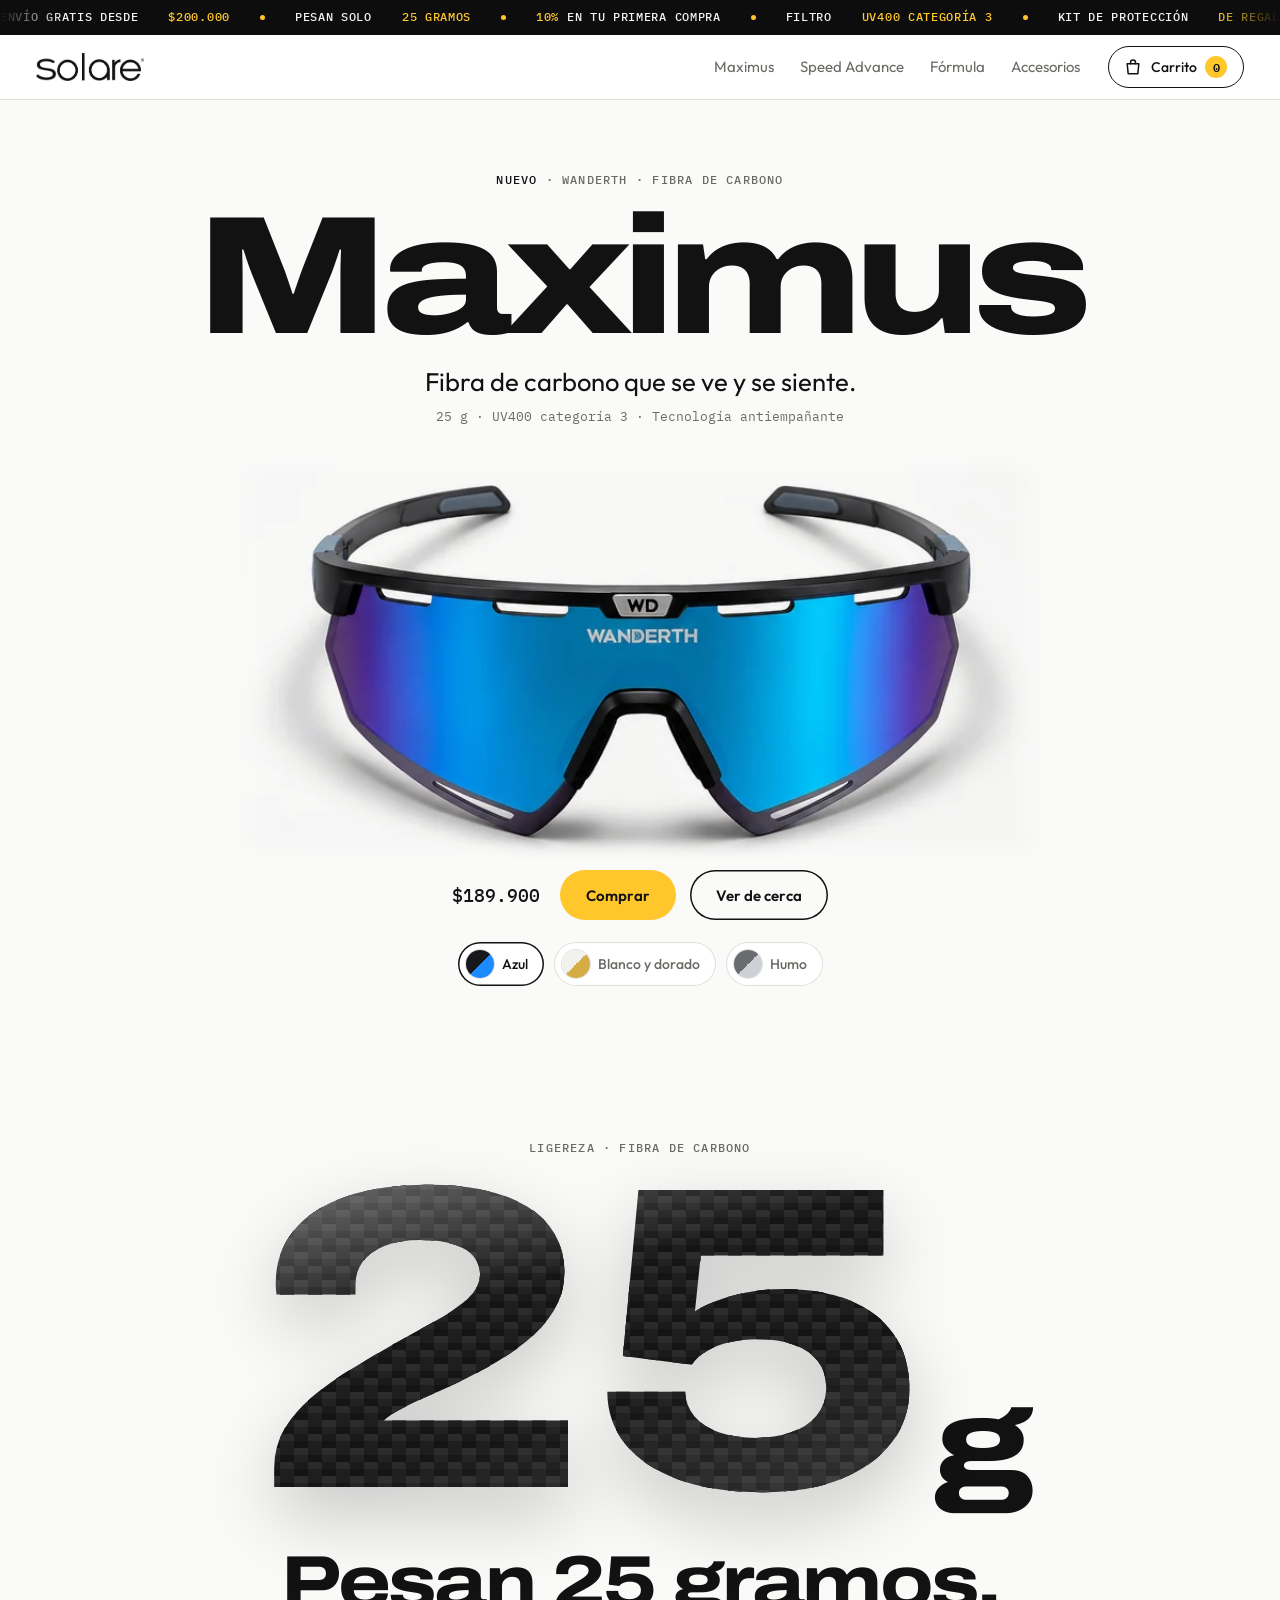
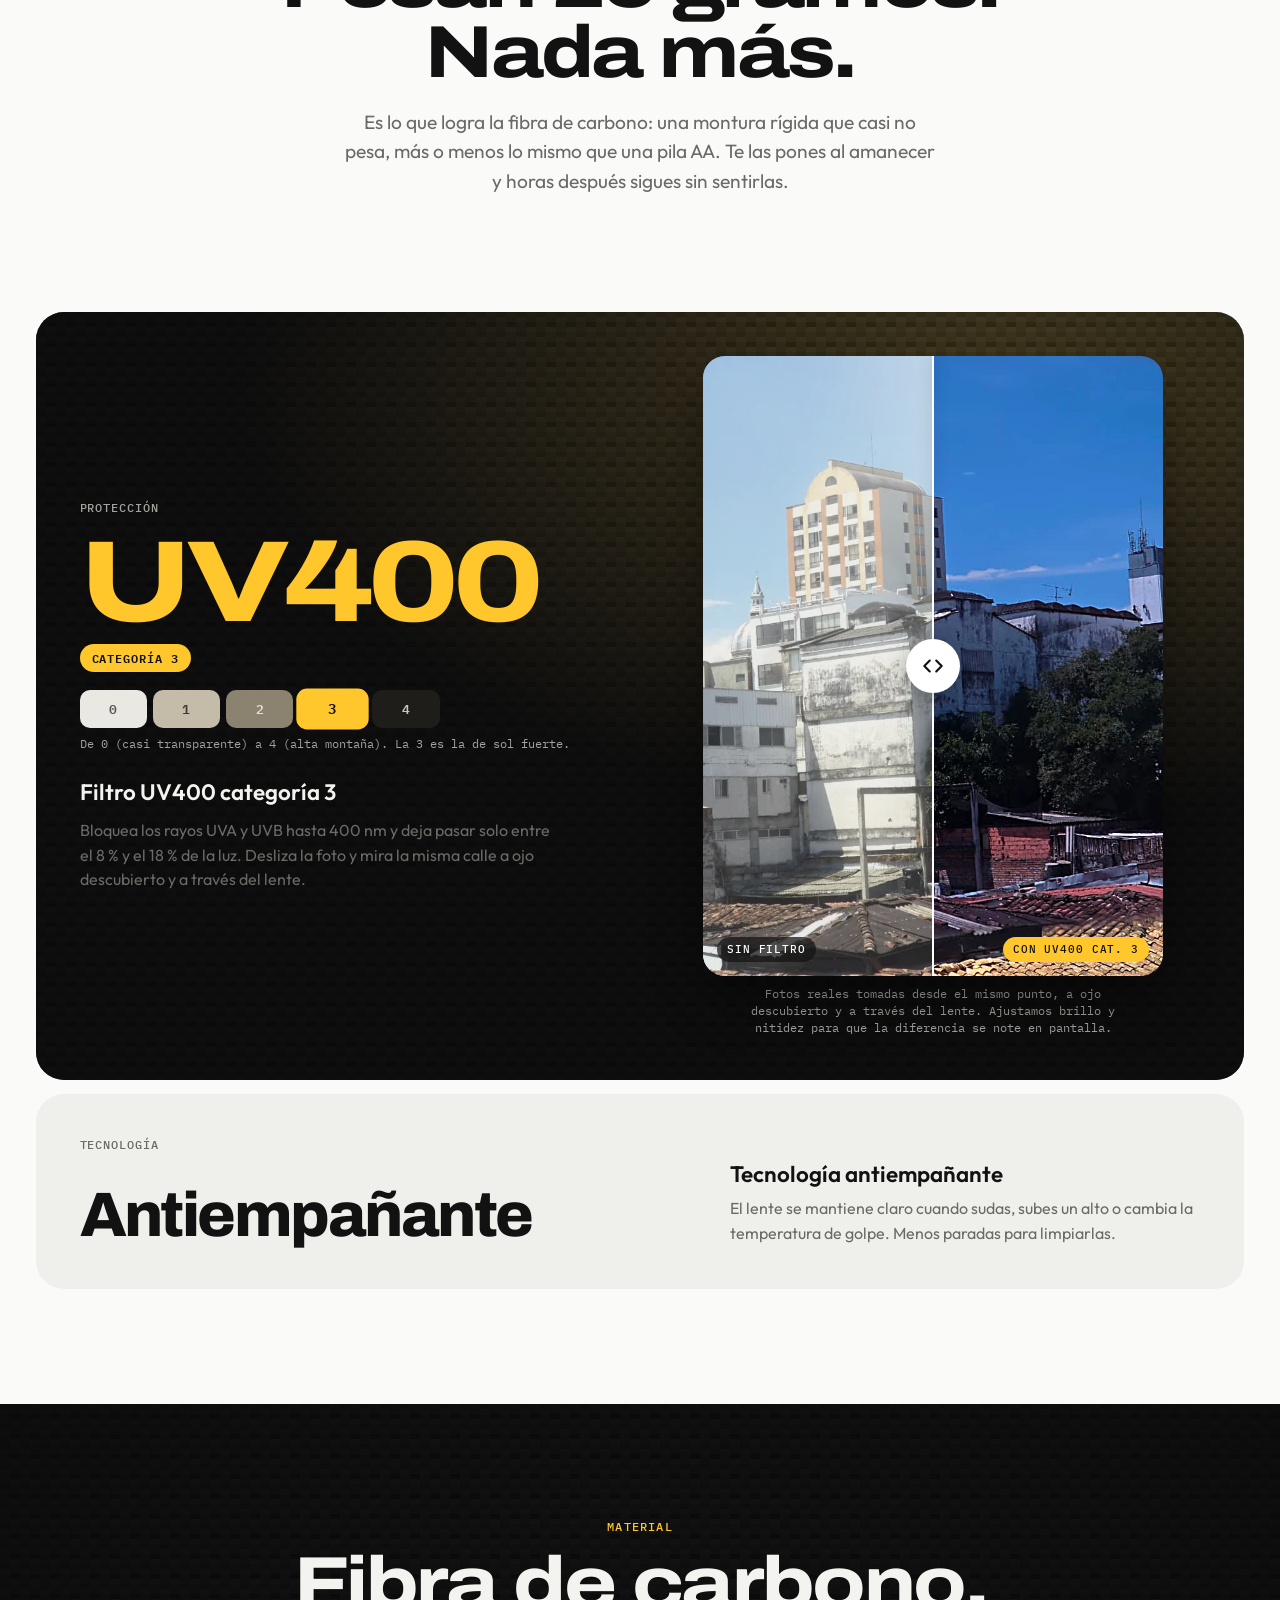
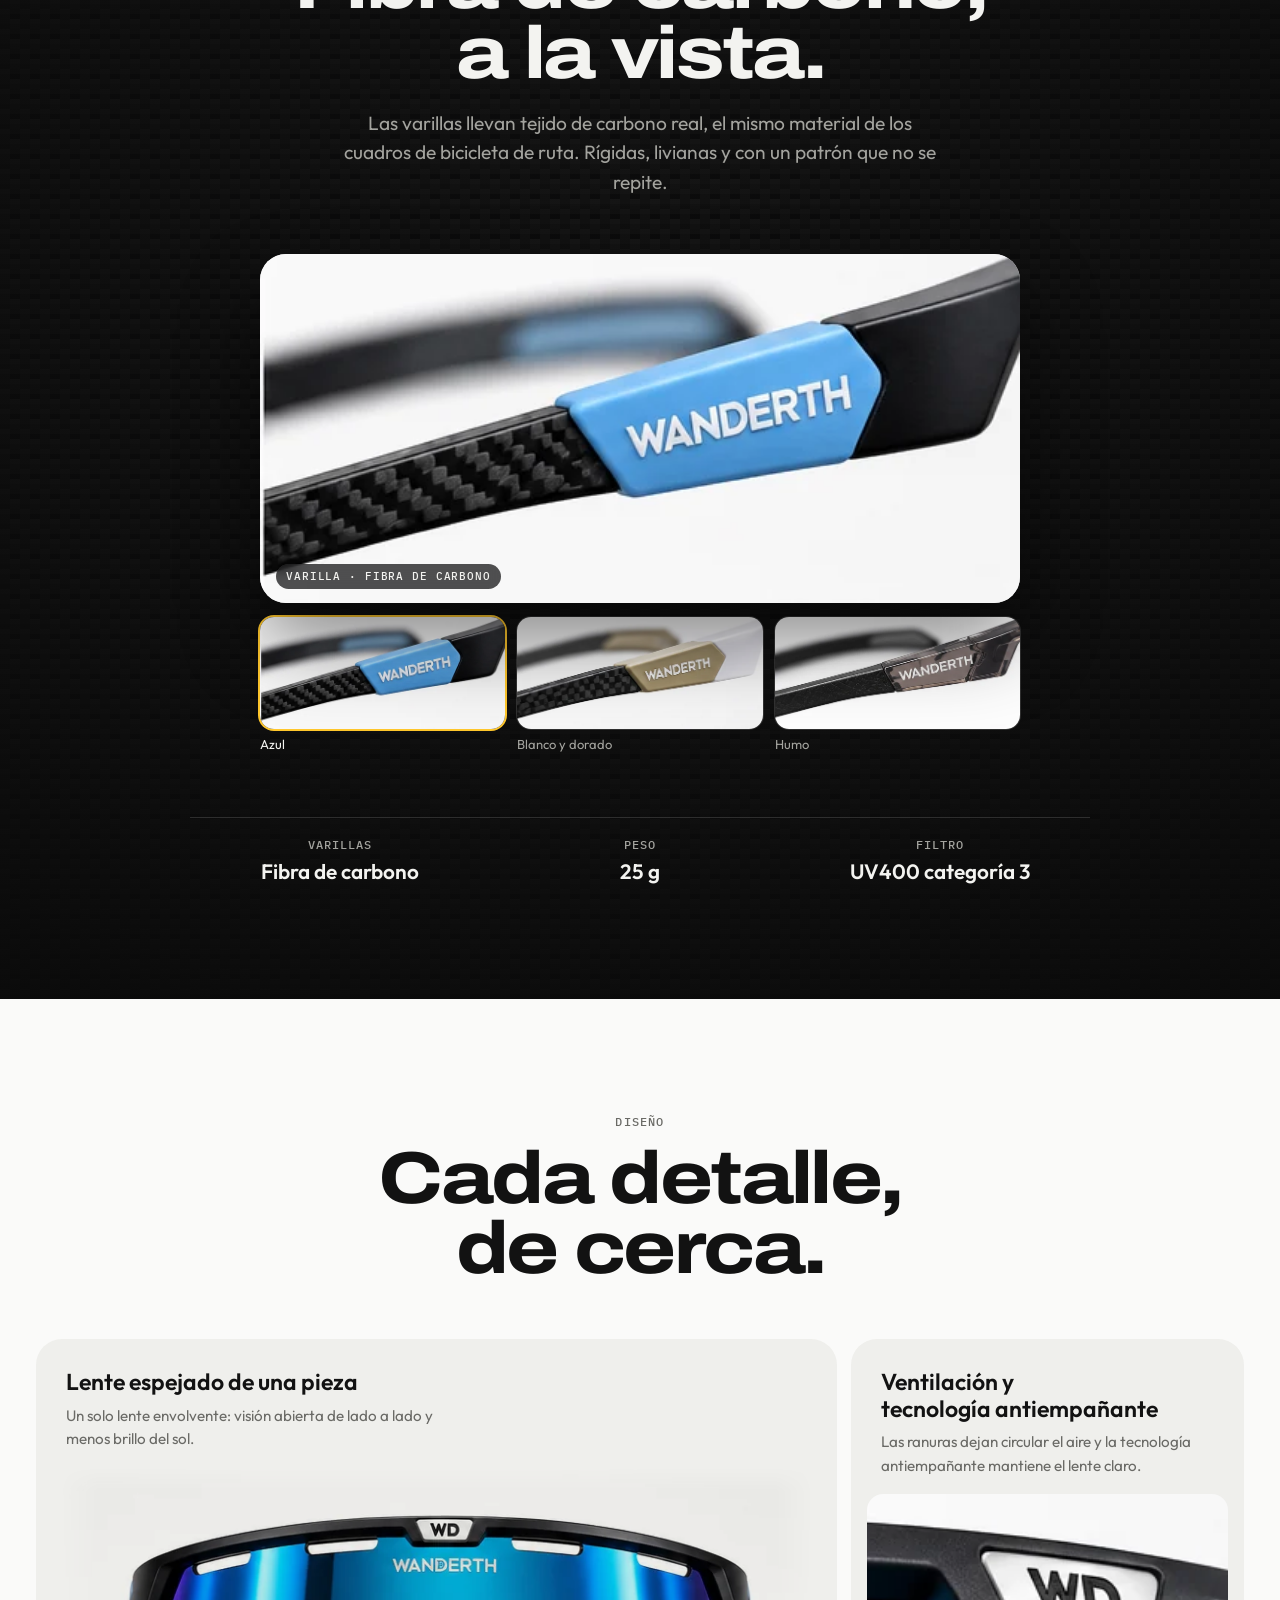
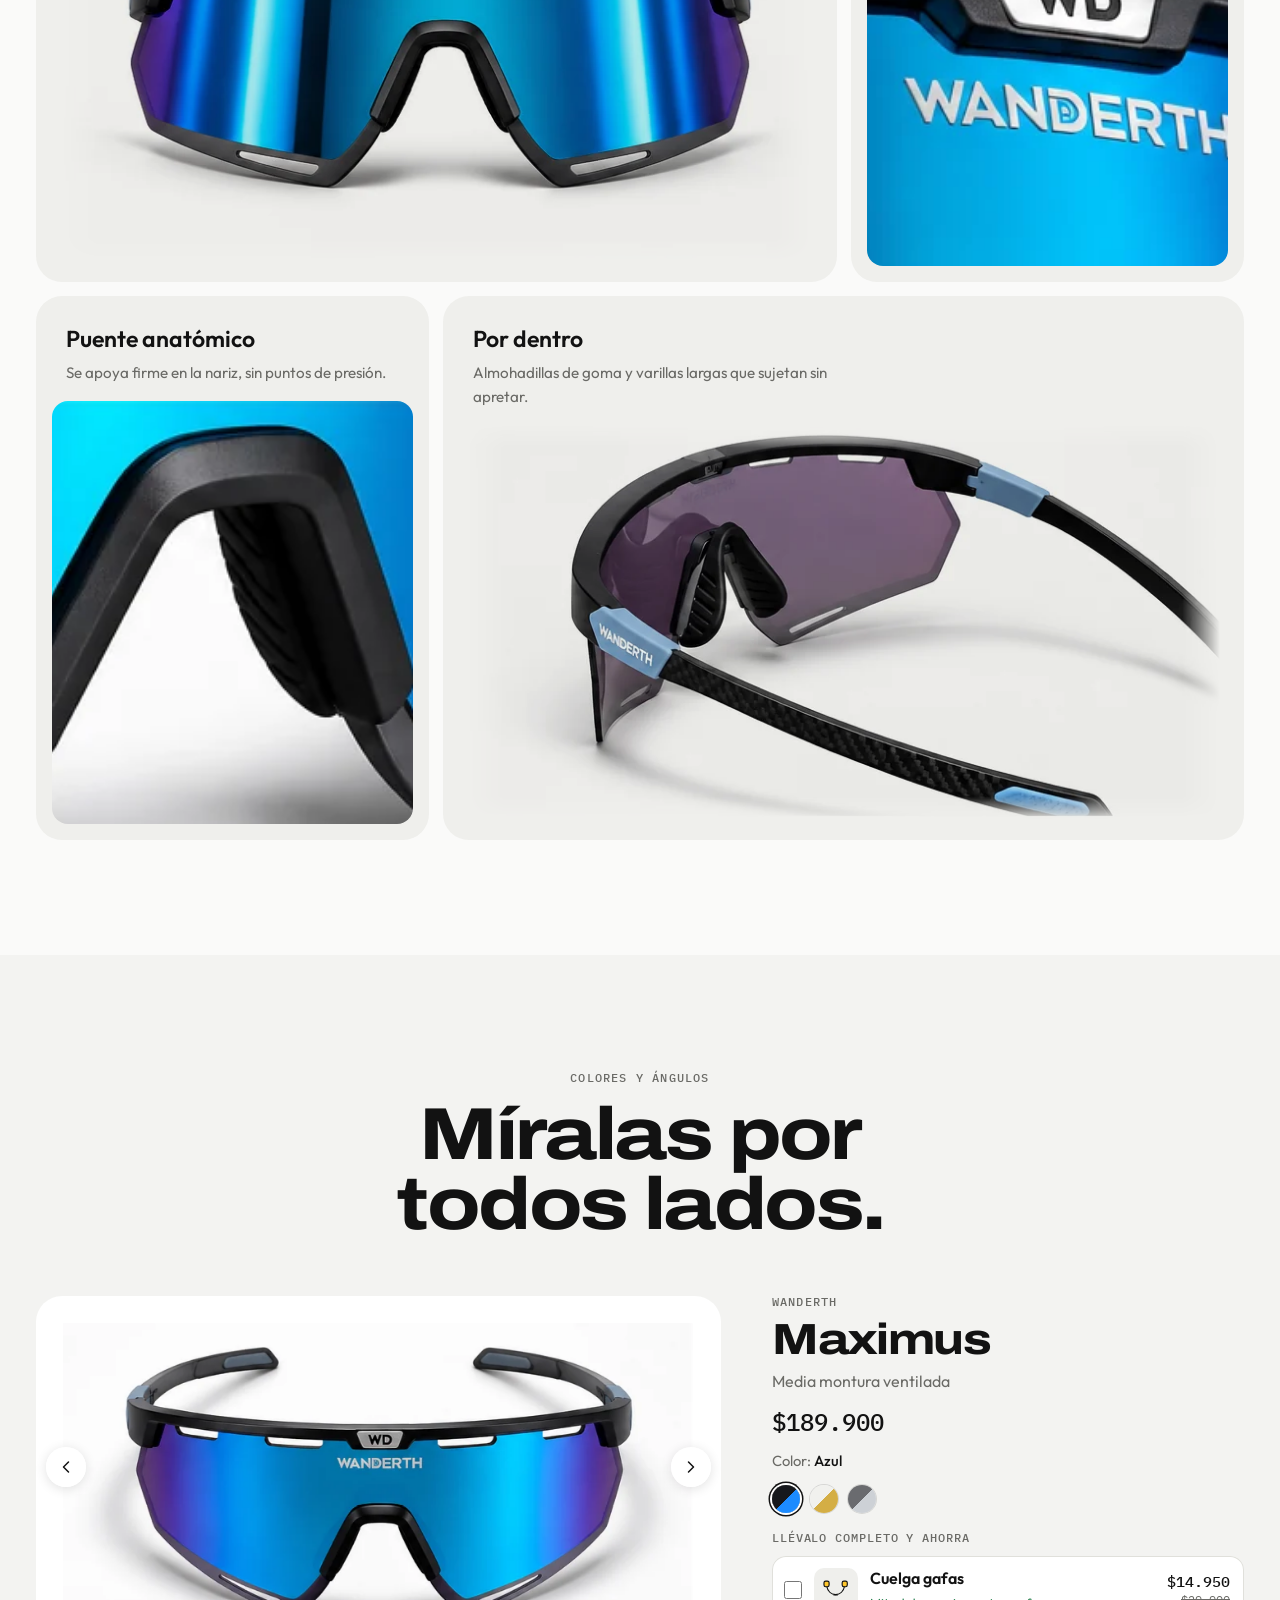
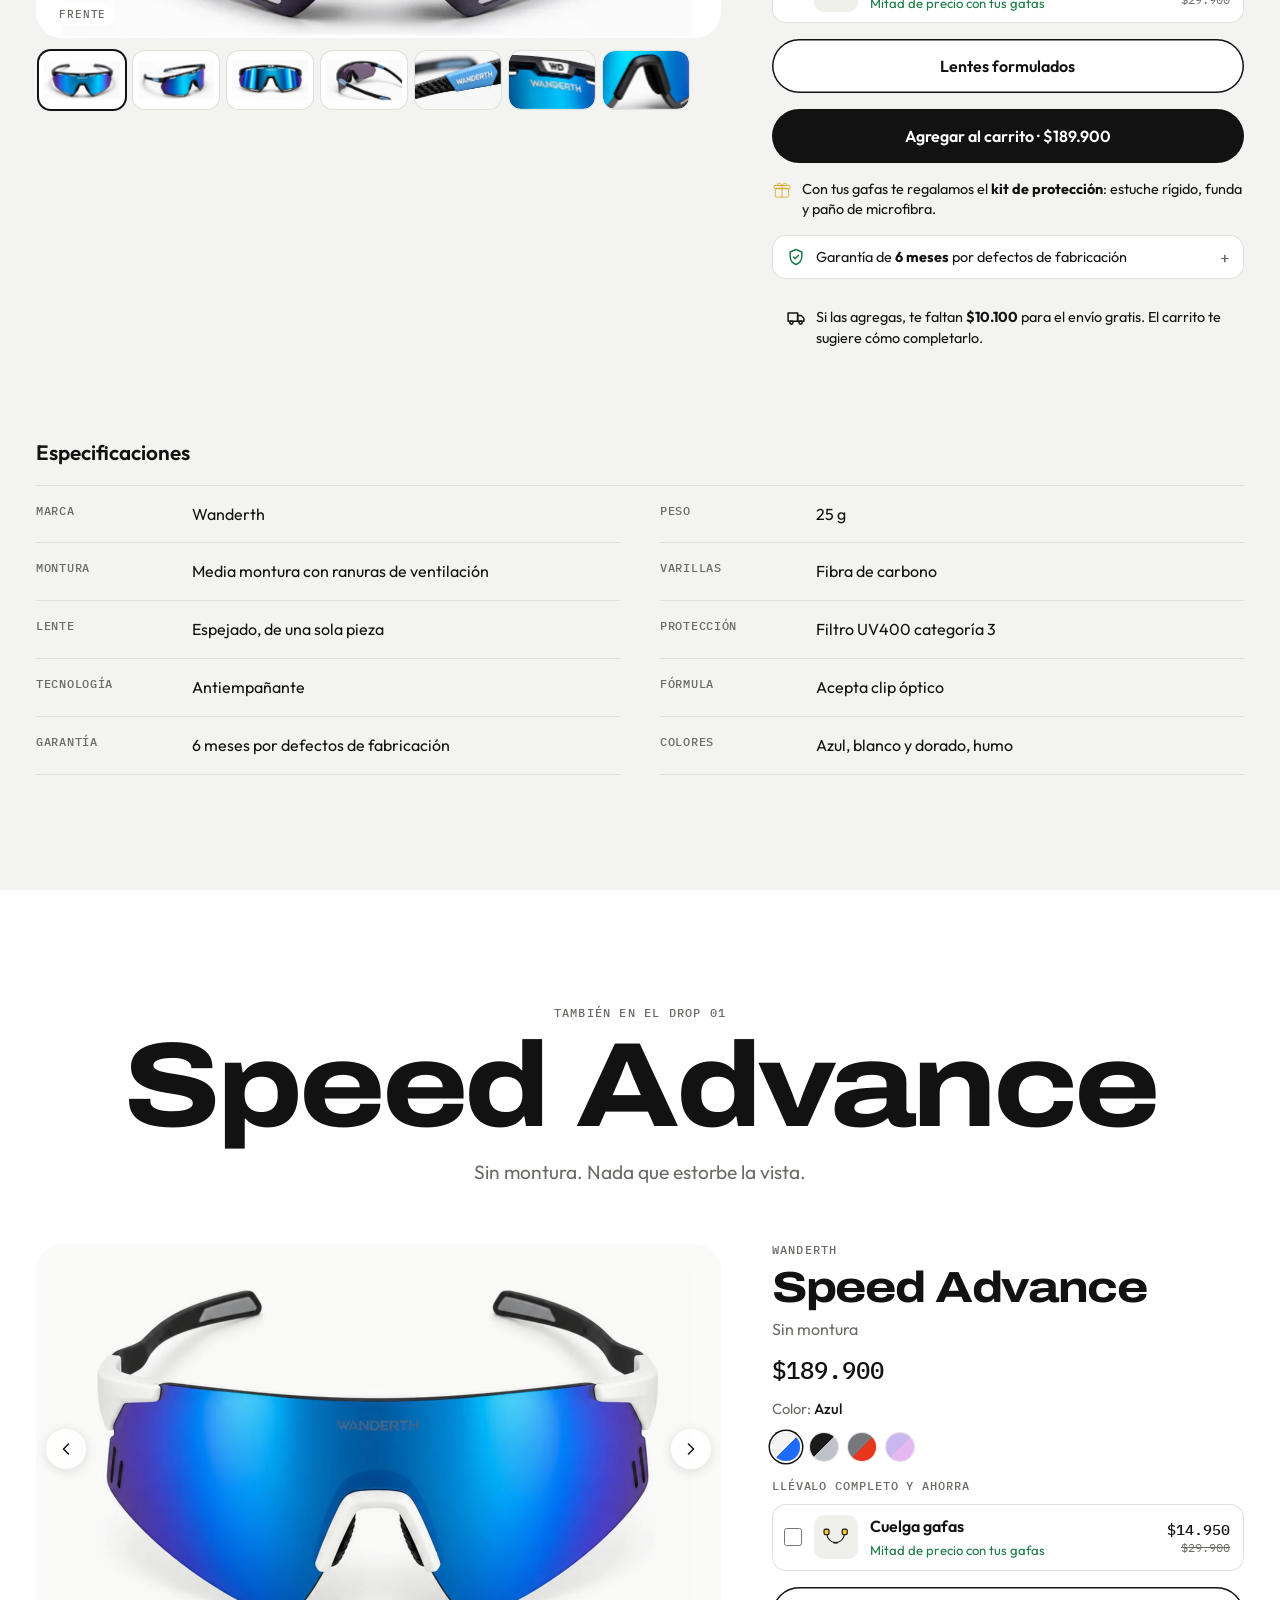
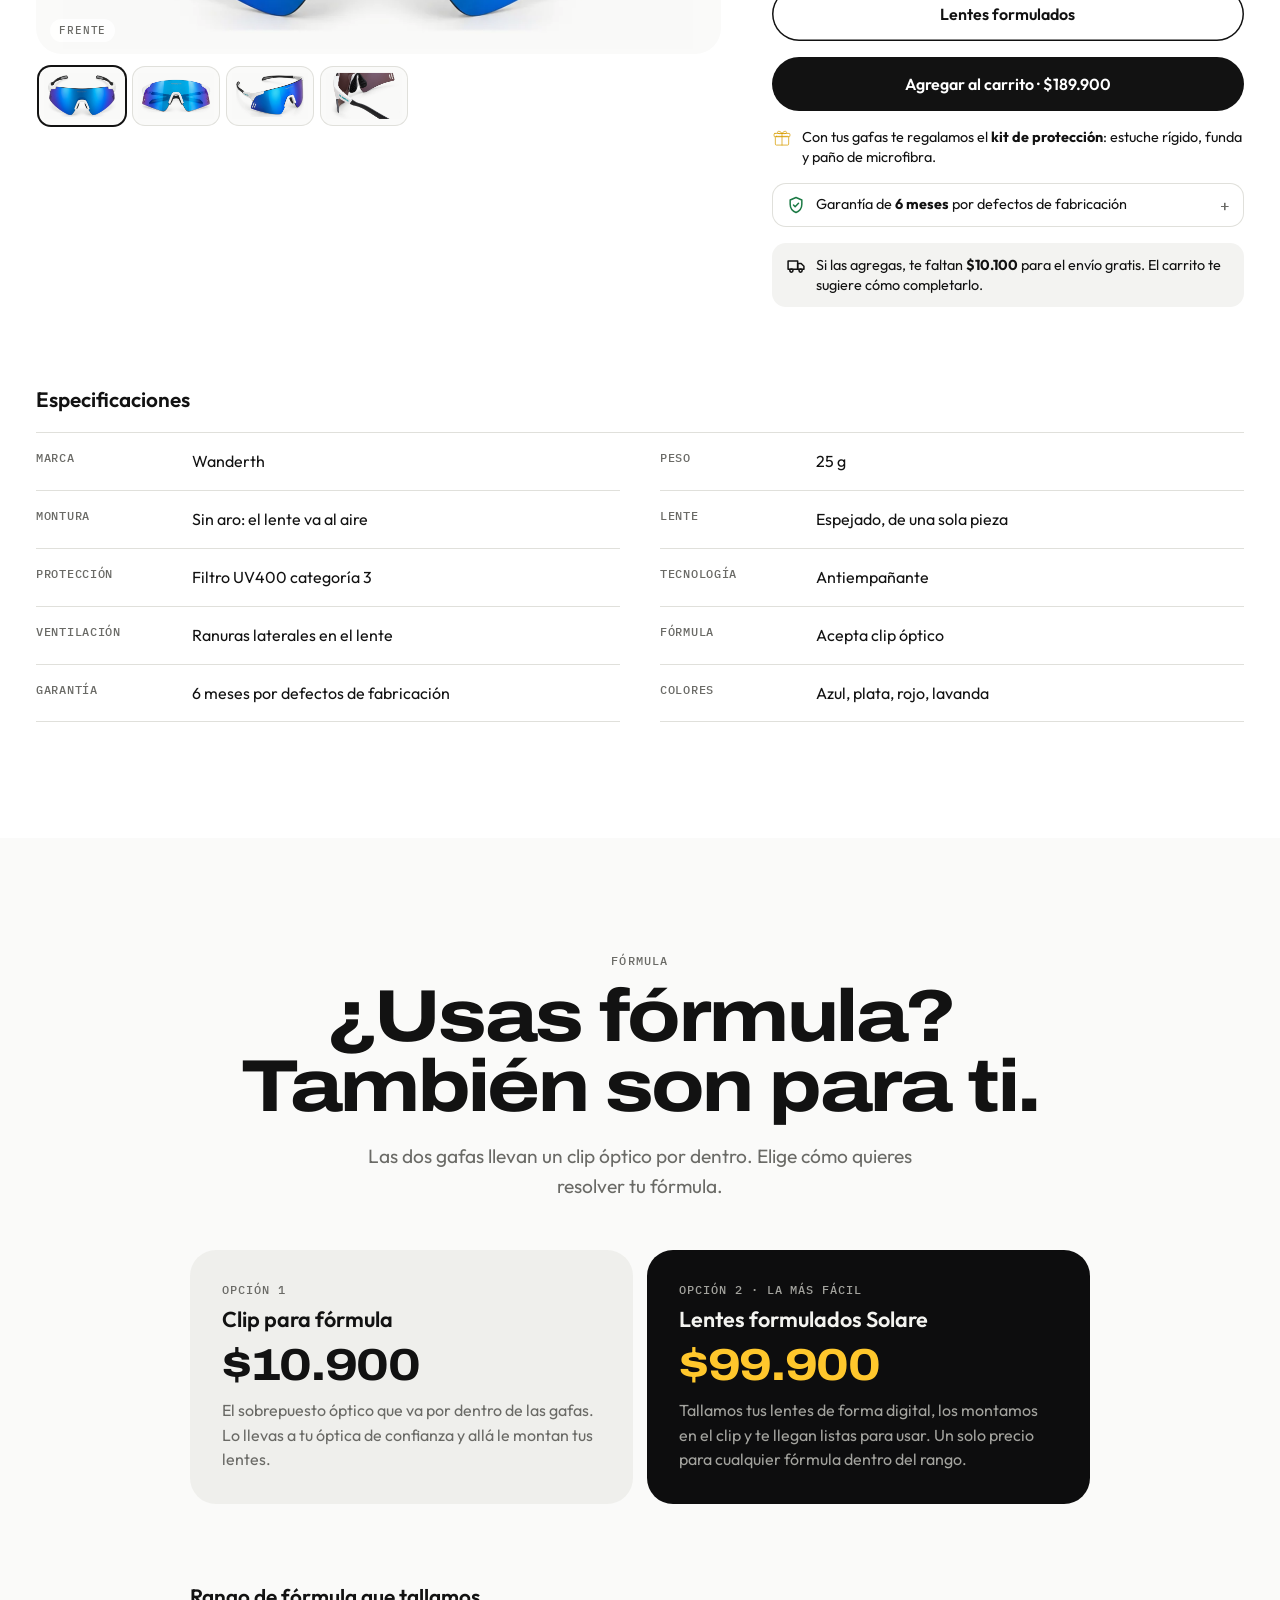
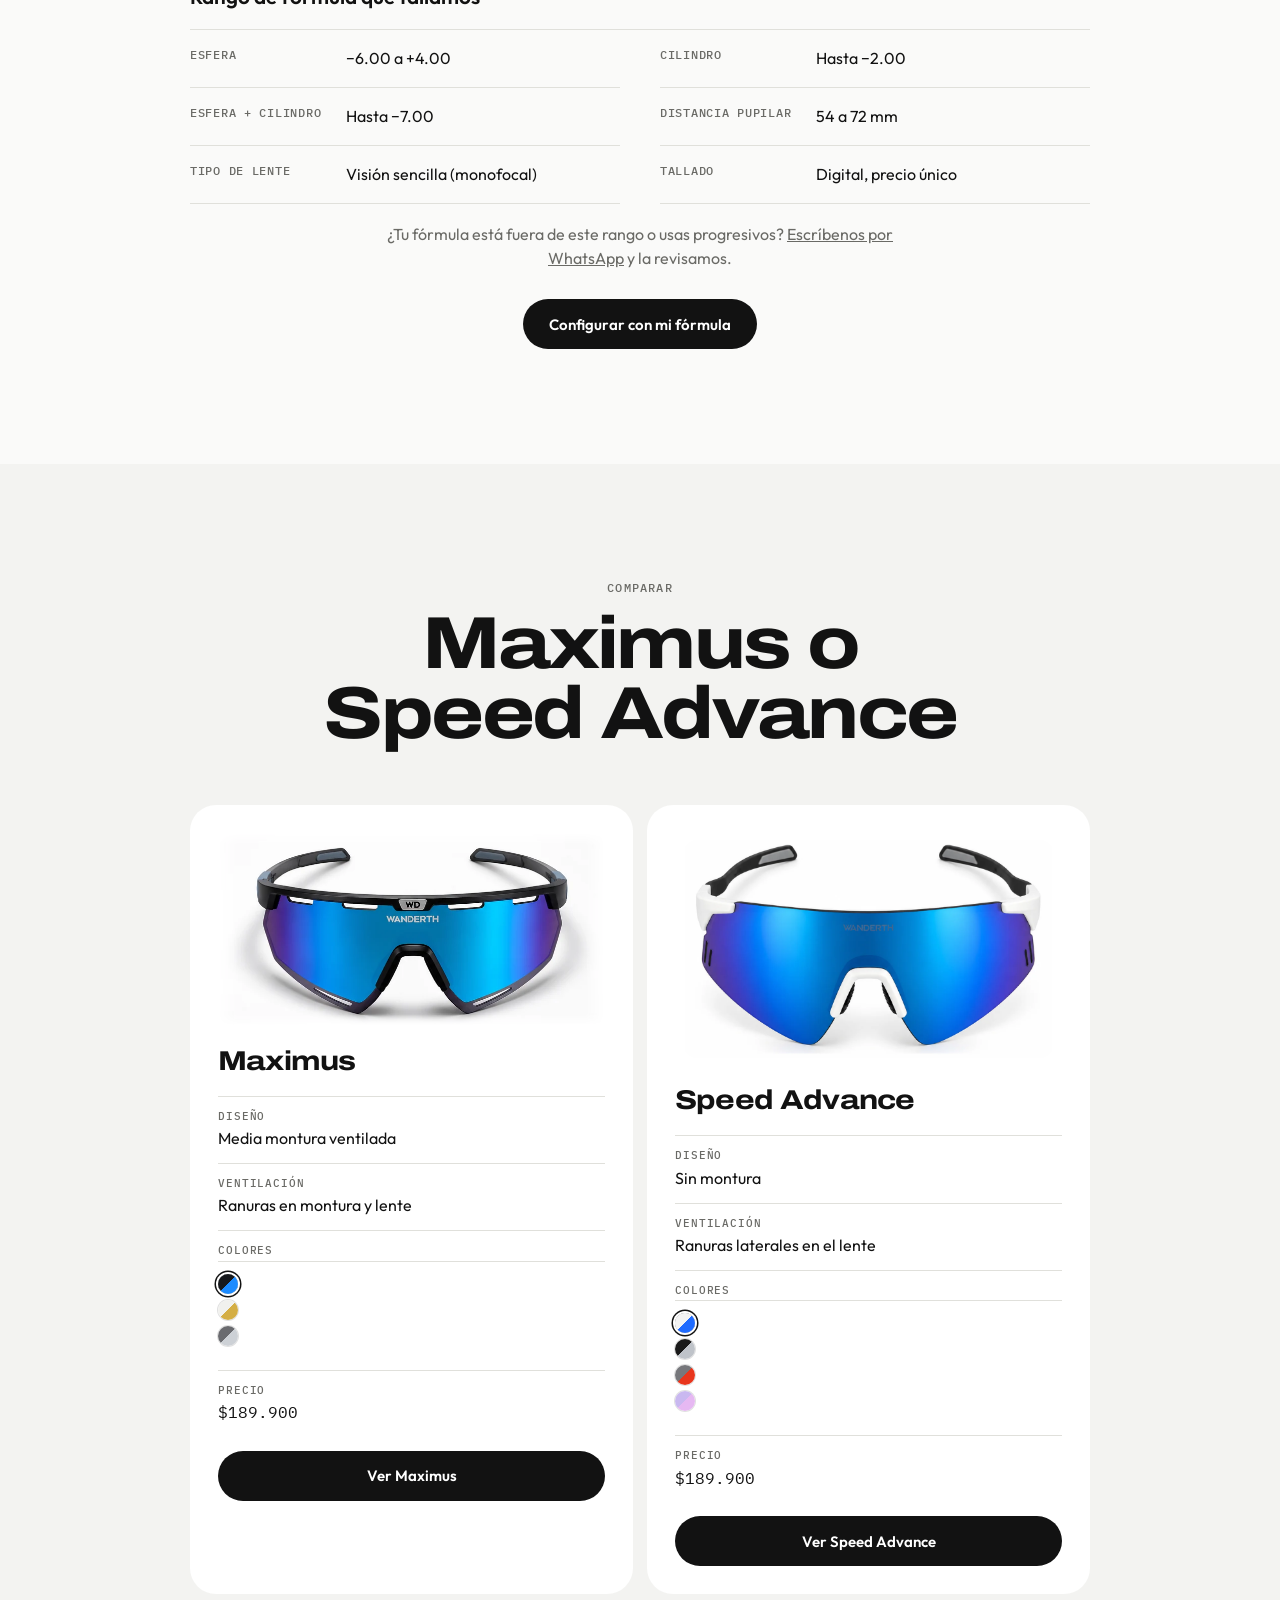
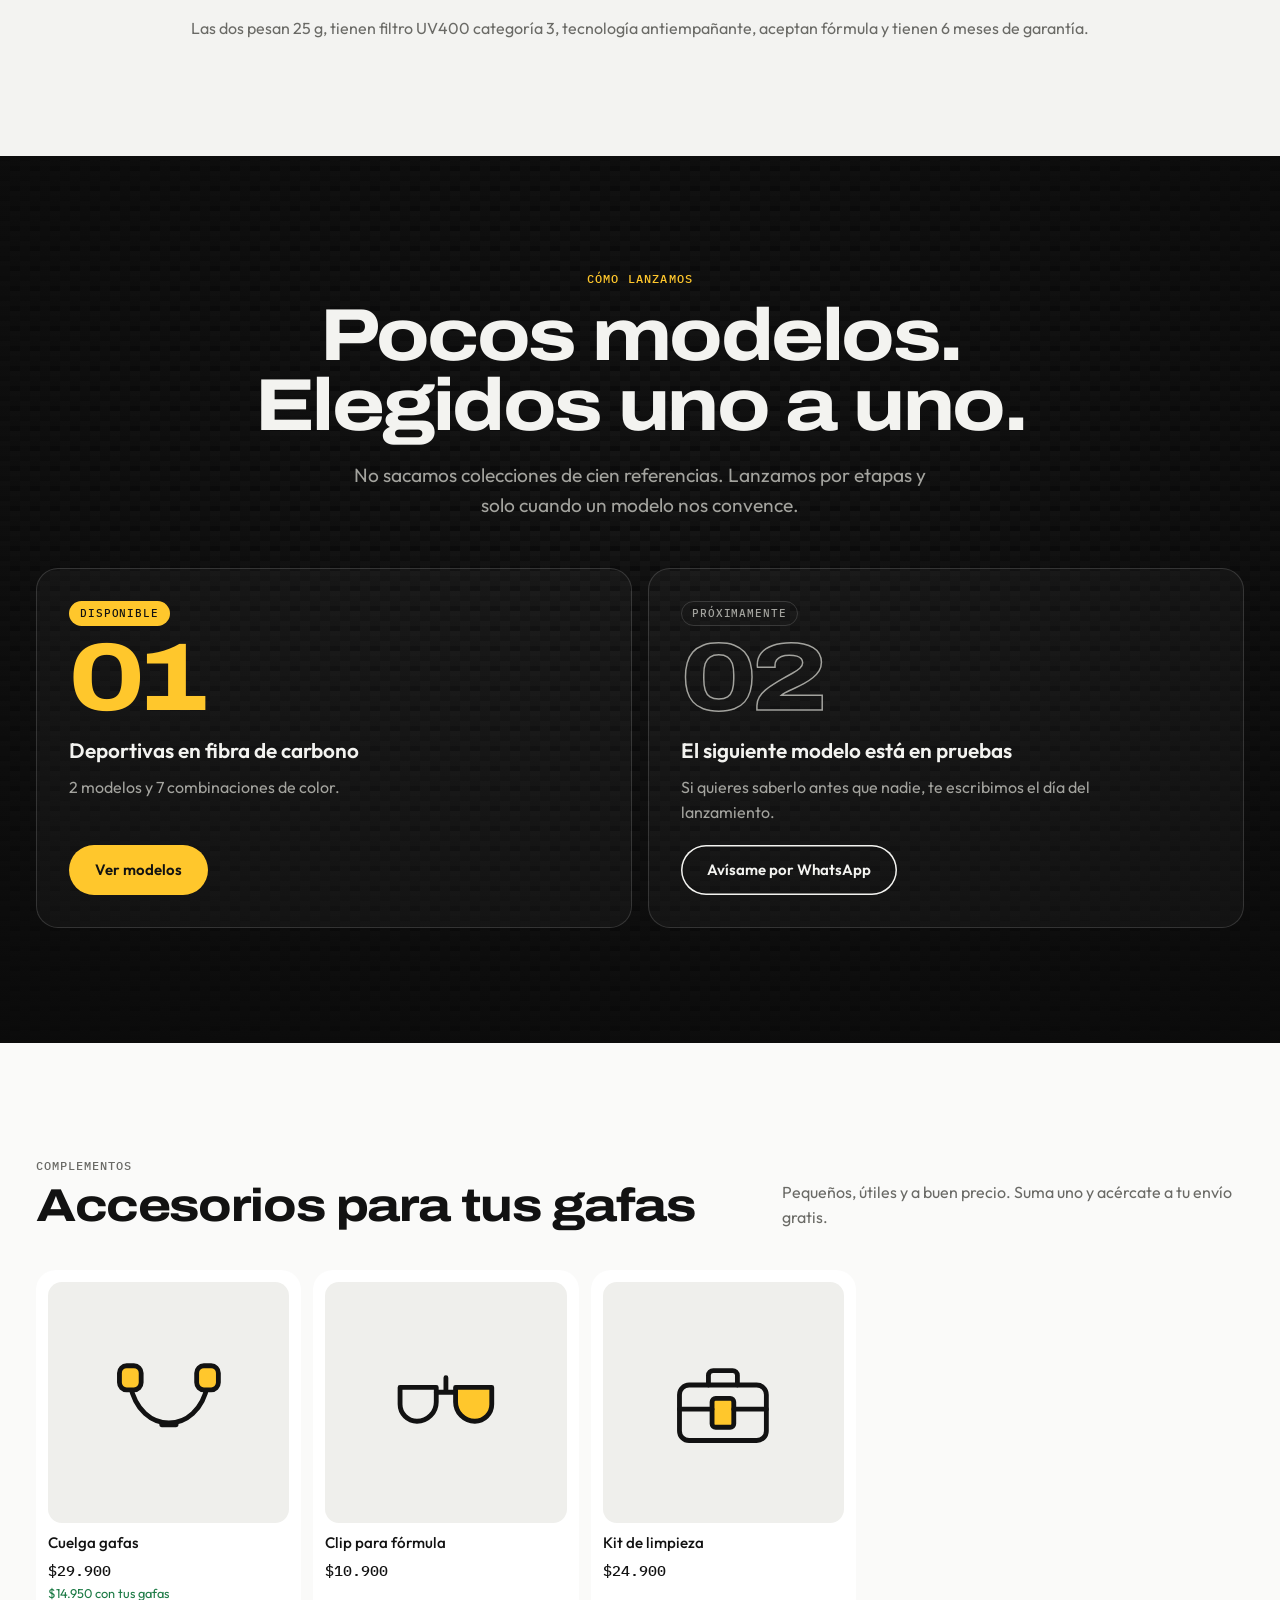
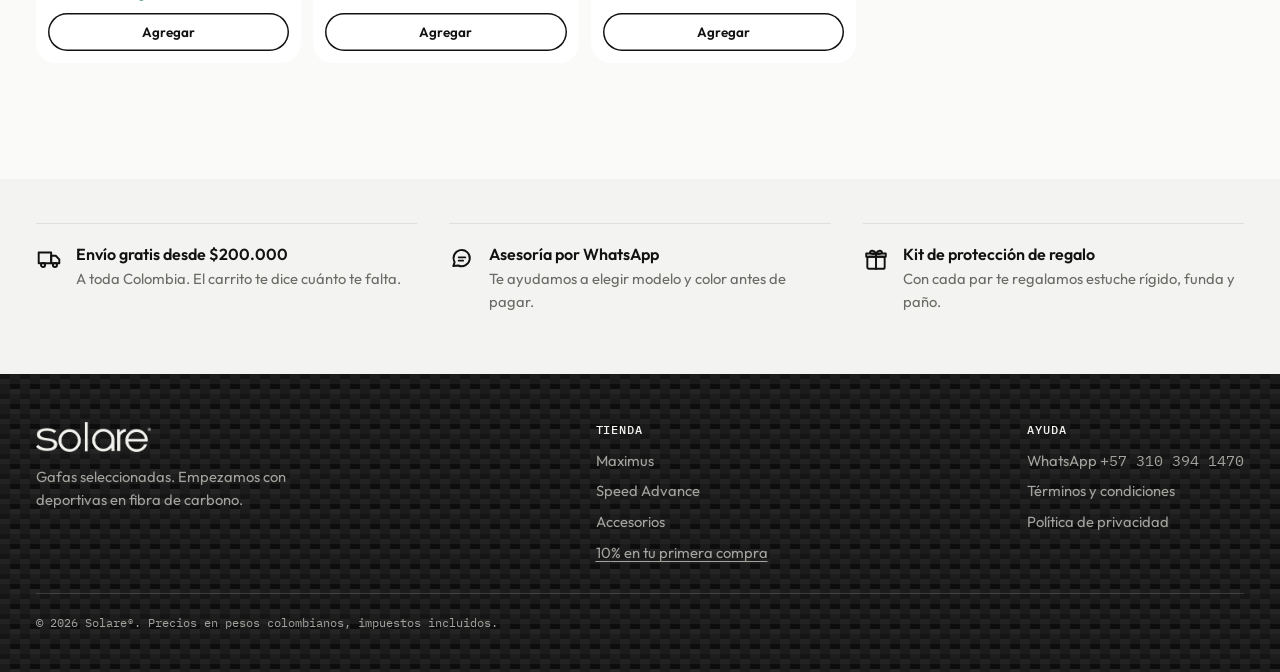
==== commit 2d3e4156: "Garantía de 6 meses por defectos de fabricación En la caja de compra y las especificaciones de Maxim" ====
--- a/index.html
+++ b/index.html
@@ -372,6 +372,17 @@
 .combo-precio s{color:var(--muted);font-size:.78rem;font-weight:400}
 .buy .btn-rx{background:var(--surface);color:var(--ink);box-shadow:inset 0 0 0 1.5px var(--ink)}
 .regalo-nota{display:flex;gap:10px;align-items:flex-start;margin:0;font-size:.9rem;line-height:1.4}
+.garantia{border-radius:14px;background:var(--surface);box-shadow:inset 0 0 0 1px var(--line);font-size:.9rem}
+.garantia summary{display:flex;align-items:center;gap:10px;padding:12px 14px;cursor:pointer;list-style:none;line-height:1.35}
+.garantia summary::-webkit-details-marker{display:none}
+.garantia summary::after{content:"+";margin-left:auto;font:500 16px/1 var(--f-mono);color:var(--muted)}
+.garantia[open] summary::after{content:"−"}
+.garantia summary svg{width:20px;height:20px;flex:none;fill:none;stroke:var(--ok);stroke-width:1.8;stroke-linecap:round;stroke-linejoin:round}
+.g-cuerpo{padding:0 14px 14px 44px;display:grid;gap:6px;color:var(--muted)}
+.g-cuerpo p{margin:0}
+.g-cuerpo ul{margin:0;padding-left:18px;color:var(--ink)}
+.g-cuerpo .g-req{font-size:.84rem}
+.g-cuerpo a{color:var(--ink);font-weight:500}
 .regalo-nota svg,.nota-envio svg.regalo{width:20px;height:20px;flex:none;margin-top:1px;fill:none;stroke:var(--sun-deep);stroke-width:1.8;stroke-linecap:round;stroke-linejoin:round}
 
 /* Sección de fórmula */
@@ -799,7 +810,7 @@
       <p class="eyebrow rv">Comparar</p>
       <h2 class="h2 rv"><span data-n-nombre="0">Maximus</span> o <span data-n-nombre="1">Speed Advance</span></h2>
       <div class="comp" id="comp"></div>
-      <p class="comp-nota">Las dos pesan <span data-peso="0">25</span> g, tienen filtro UV400 categoría 3, tecnología antiempañante y aceptan fórmula.</p>
+      <p class="comp-nota">Las dos pesan <span data-peso="0">25</span> g, tienen filtro UV400 categoría 3, tecnología antiempañante, aceptan fórmula y tienen 6 meses de garantía.</p>
     </div>
   </section>
 
@@ -1031,6 +1042,13 @@
 };
 var FORMULA_WEBHOOK = '';               // URL de n8n que recibe la foto de la fórmula (vacío = el cliente la adjunta en WhatsApp)
 var REGALO = { nombre: 'Kit de protección', incluye: 'Estuche rígido, funda y paño de microfibra' };
+// Garantía definida por Solare (5 nov 2026). Debe coincidir con la sección 8 de terminos.html.
+var GARANTIA = {
+  meses: 6,
+  cubre: ['Capas despegadas (no quebradas)', 'Partes sueltas', 'Oxidación', 'Lentes sueltos'],
+  compromiso: 'Si es un defecto de fabricación dentro del tiempo de garantía, reparamos o cambiamos tus gafas.',
+  requisito: 'Debes presentar tu certificado de garantía, recibo de compra o confirmación de pago.'
+};
 
 // Fotos: img/<id>-<color>-<vista>.webp. Las vistas "de cerca" se recortan para llenar el cuadro.
 // Referencias reales de Wanderth (confirmadas por Solare, 5 nov 2026). El id se queda igual porque nombra las fotos.
@@ -1044,7 +1062,7 @@
       { id: 'dorado', nombre: 'Blanco y dorado', montura: '#F1F1EE', lente: '#D4AE45' },
       { id: 'humo',   nombre: 'Humo',            montura: '#6A6B6F', lente: '#CDD1D6' }
     ],
-    specs: [['Marca', 'Wanderth'], ['Peso', '25 g'], ['Montura', 'Media montura con ranuras de ventilación'], ['Varillas', 'Fibra de carbono'], ['Lente', 'Espejado, de una sola pieza'], ['Protección', 'Filtro UV400 categoría 3'], ['Tecnología', 'Antiempañante'], ['Fórmula', 'Acepta clip óptico'], ['Colores', 'Azul, blanco y dorado, humo']],
+    specs: [['Marca', 'Wanderth'], ['Peso', '25 g'], ['Montura', 'Media montura con ranuras de ventilación'], ['Varillas', 'Fibra de carbono'], ['Lente', 'Espejado, de una sola pieza'], ['Protección', 'Filtro UV400 categoría 3'], ['Tecnología', 'Antiempañante'], ['Fórmula', 'Acepta clip óptico'], ['Garantía', '6 meses por defectos de fabricación'], ['Colores', 'Azul, blanco y dorado, humo']],
     comparar: { diseno: 'Media montura ventilada', ventilacion: 'Ranuras en montura y lente' }
   },
   {
@@ -1057,7 +1075,7 @@
       { id: 'rojo',    nombre: 'Rojo',    montura: '#77787C', lente: '#E8361D' },
       { id: 'lavanda', nombre: 'Lavanda', montura: '#C9B8F0', lente: '#E6B8F2' }
     ],
-    specs: [['Marca', 'Wanderth'], ['Peso', '25 g'], ['Montura', 'Sin aro: el lente va al aire'], ['Lente', 'Espejado, de una sola pieza'], ['Protección', 'Filtro UV400 categoría 3'], ['Tecnología', 'Antiempañante'], ['Ventilación', 'Ranuras laterales en el lente'], ['Fórmula', 'Acepta clip óptico'], ['Colores', 'Azul, plata, rojo, lavanda']],
+    specs: [['Marca', 'Wanderth'], ['Peso', '25 g'], ['Montura', 'Sin aro: el lente va al aire'], ['Lente', 'Espejado, de una sola pieza'], ['Protección', 'Filtro UV400 categoría 3'], ['Tecnología', 'Antiempañante'], ['Ventilación', 'Ranuras laterales en el lente'], ['Fórmula', 'Acepta clip óptico'], ['Garantía', '6 meses por defectos de fabricación'], ['Colores', 'Azul, plata, rojo, lavanda']],
     comparar: { diseno: 'Sin montura', ventilacion: 'Ranuras laterales en el lente' }
   }
 ];
@@ -1201,6 +1219,10 @@
       '<button class="btn btn-rx" type="button" data-rx="' + g.id + '">Lentes formulados</button>' +
       '<button class="btn btn-ink" type="button" data-comprar="' + g.id + '">Agregar al carrito · ' + cop(g.precio) + '</button>' +
       '<p class="regalo-nota"><svg viewBox="0 0 48 48" aria-hidden="true">' + ICONOS.regalo + '</svg><span>Con tus gafas te regalamos el <b>' + REGALO.nombre.toLowerCase() + '</b>: ' + REGALO.incluye.toLowerCase() + '.</span></p>' +
+      '<details class="garantia"><summary><svg viewBox="0 0 24 24" aria-hidden="true"><path d="M12 3l7 3v5c0 4.5-3 8.3-7 10-4-1.7-7-5.5-7-10V6z"/><path d="M9 12l2 2 4-4"/></svg><span>Garantía de <b>' + GARANTIA.meses + ' meses</b> por defectos de fabricación</span></summary>' +
+        '<div class="g-cuerpo"><p>Cubre:</p><ul>' + GARANTIA.cubre.map(function (d) { return '<li>' + d + '</li>'; }).join('') + '</ul>' +
+        '<p>' + GARANTIA.compromiso + '</p><p class="g-req">' + GARANTIA.requisito + '</p>' +
+        '<a href="terminos.html#garantia" target="_blank" rel="noopener">Ver condiciones completas</a></div></details>' +
       '<p class="nota-envio" data-nota="' + g.id + '"></p>' +
     '</div>';
   $('[data-specs="' + i + '"]').innerHTML = g.specs.map(function (r) { return '<div><dt>' + r[0] + '</dt><dd>' + r[1] + '</dd></div>'; }).join('');
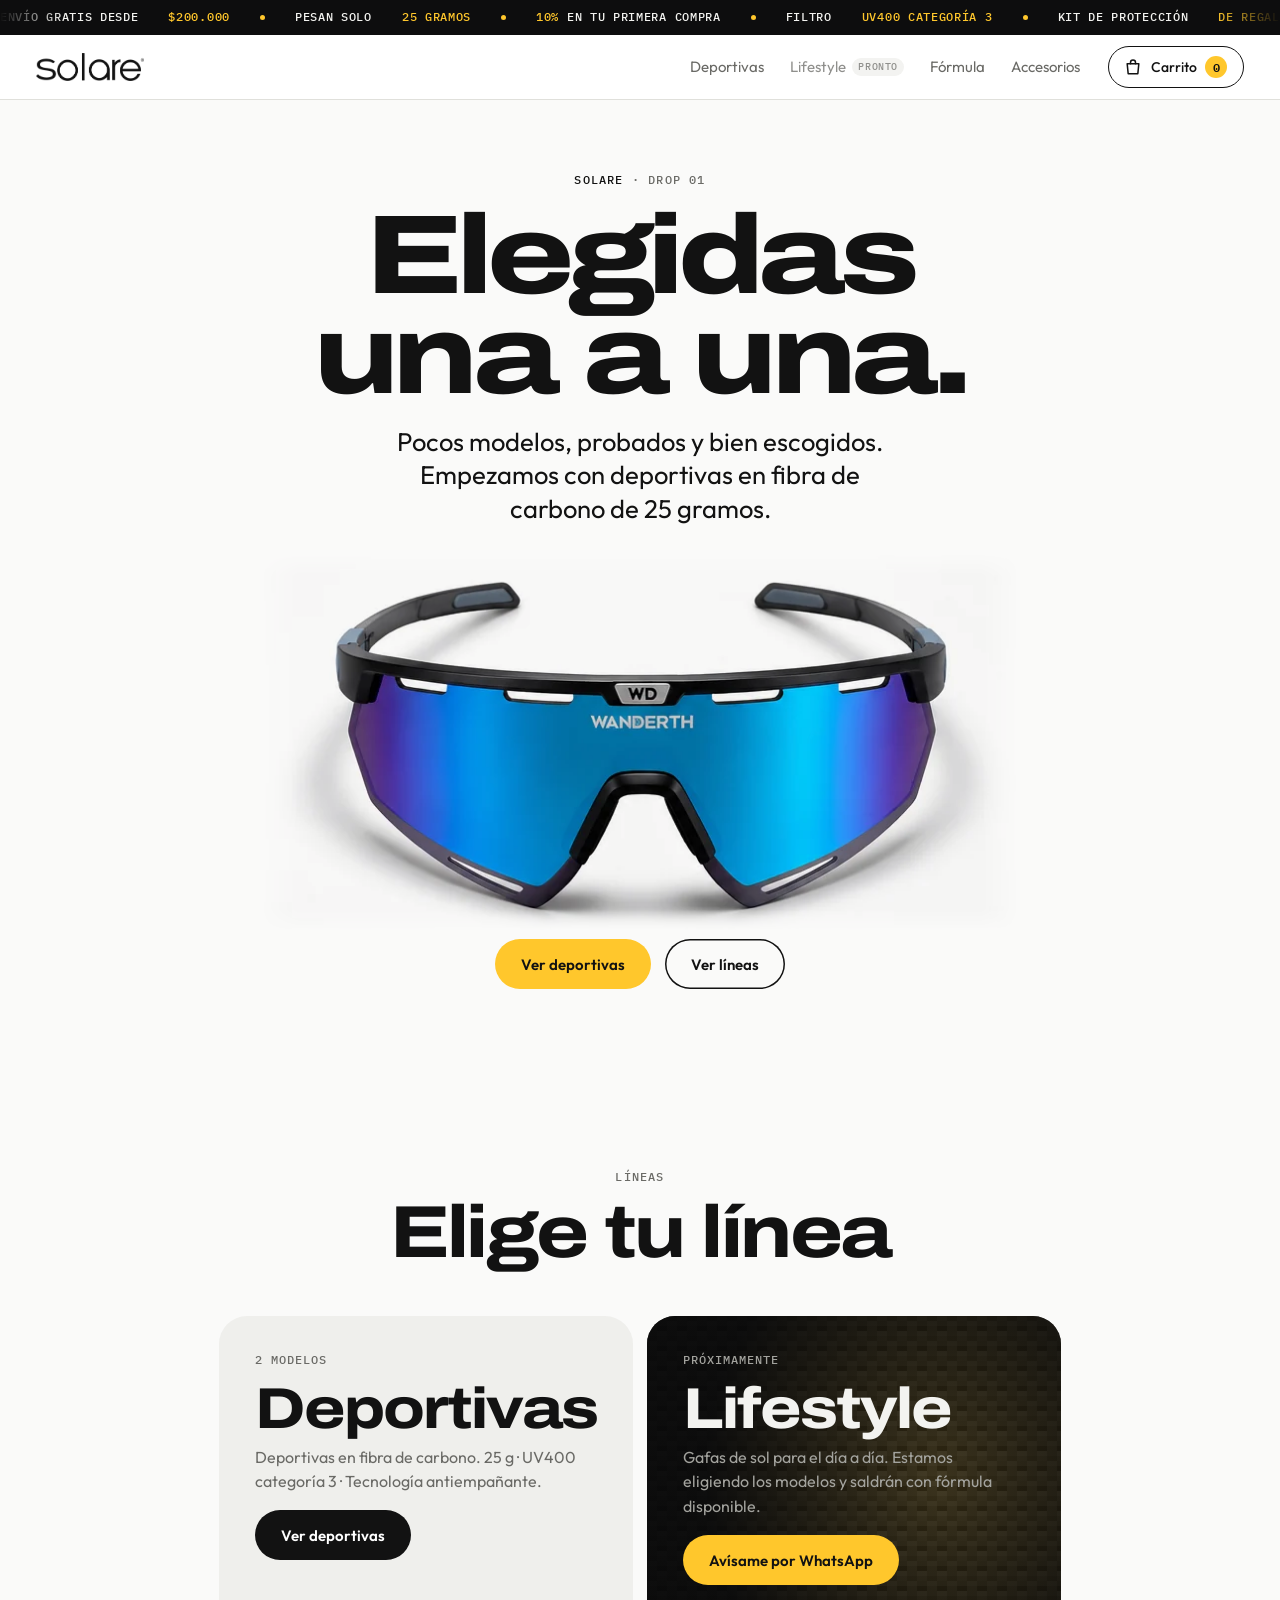
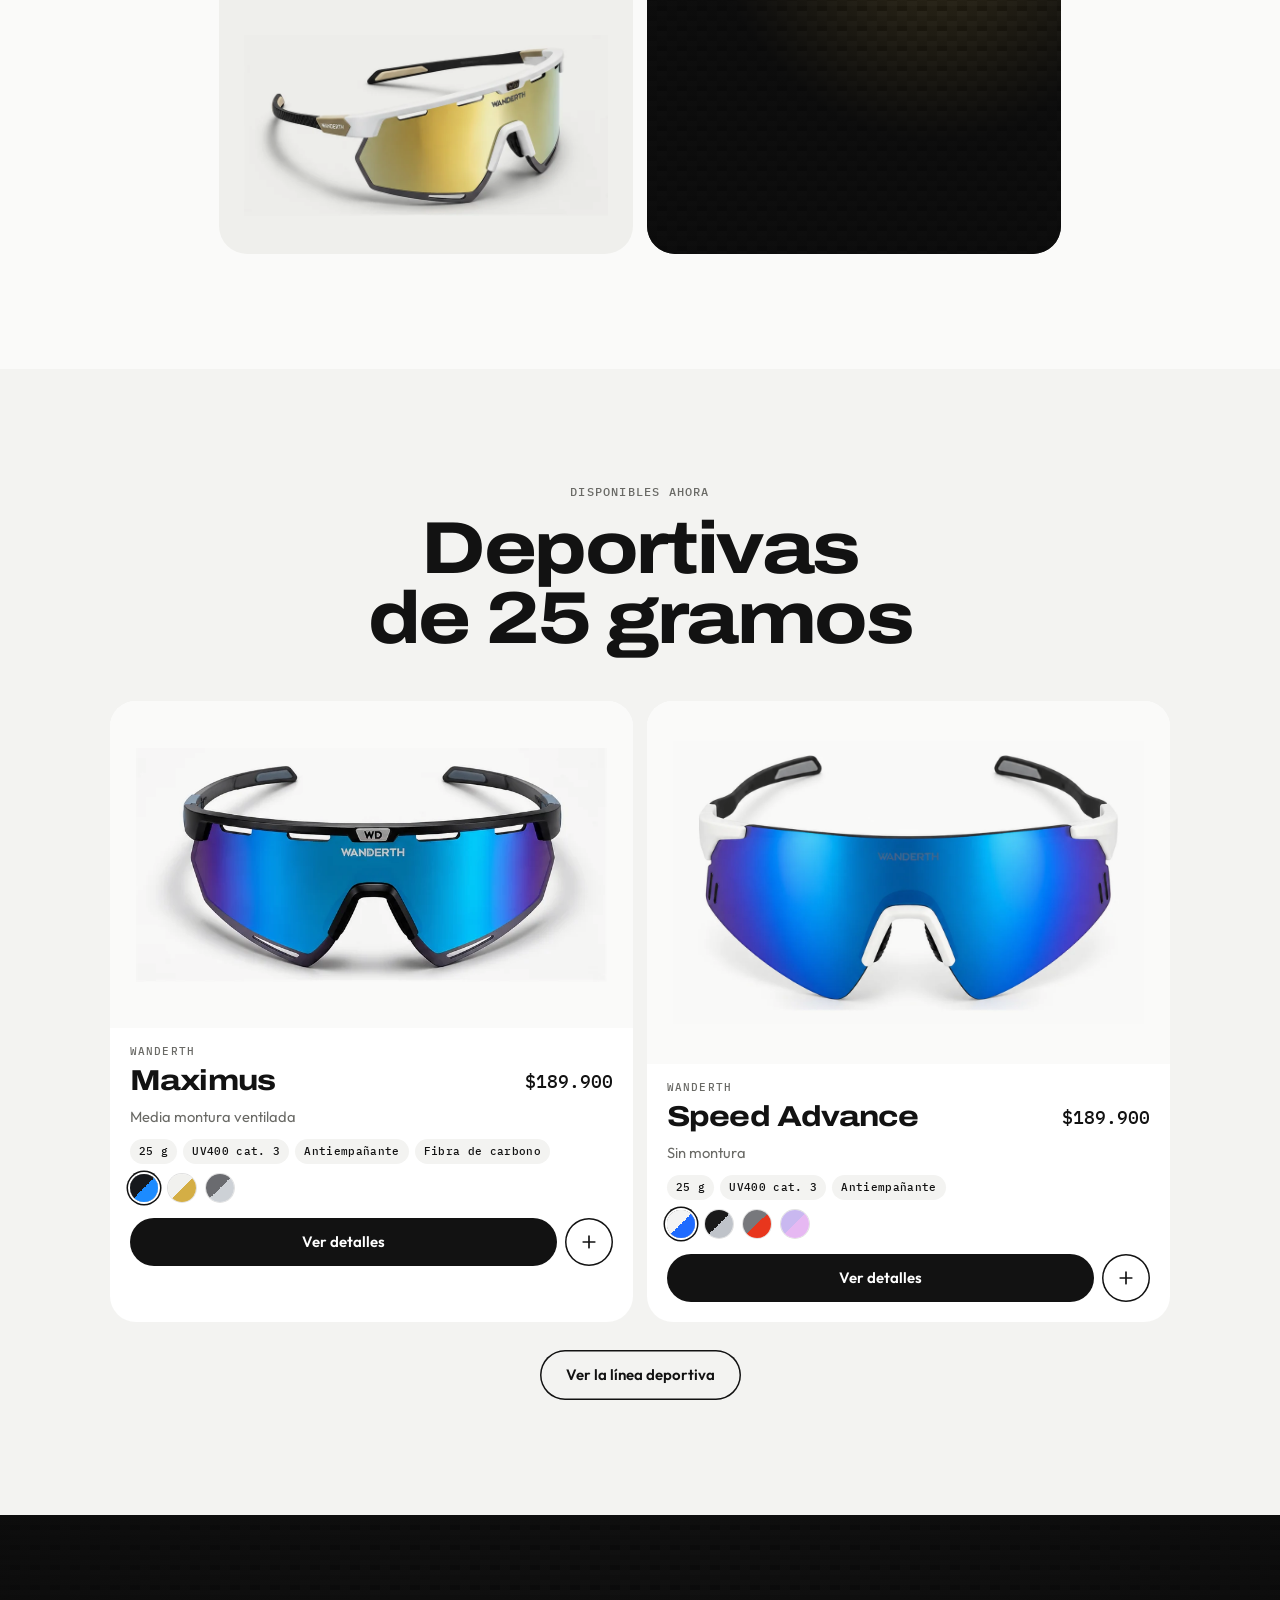
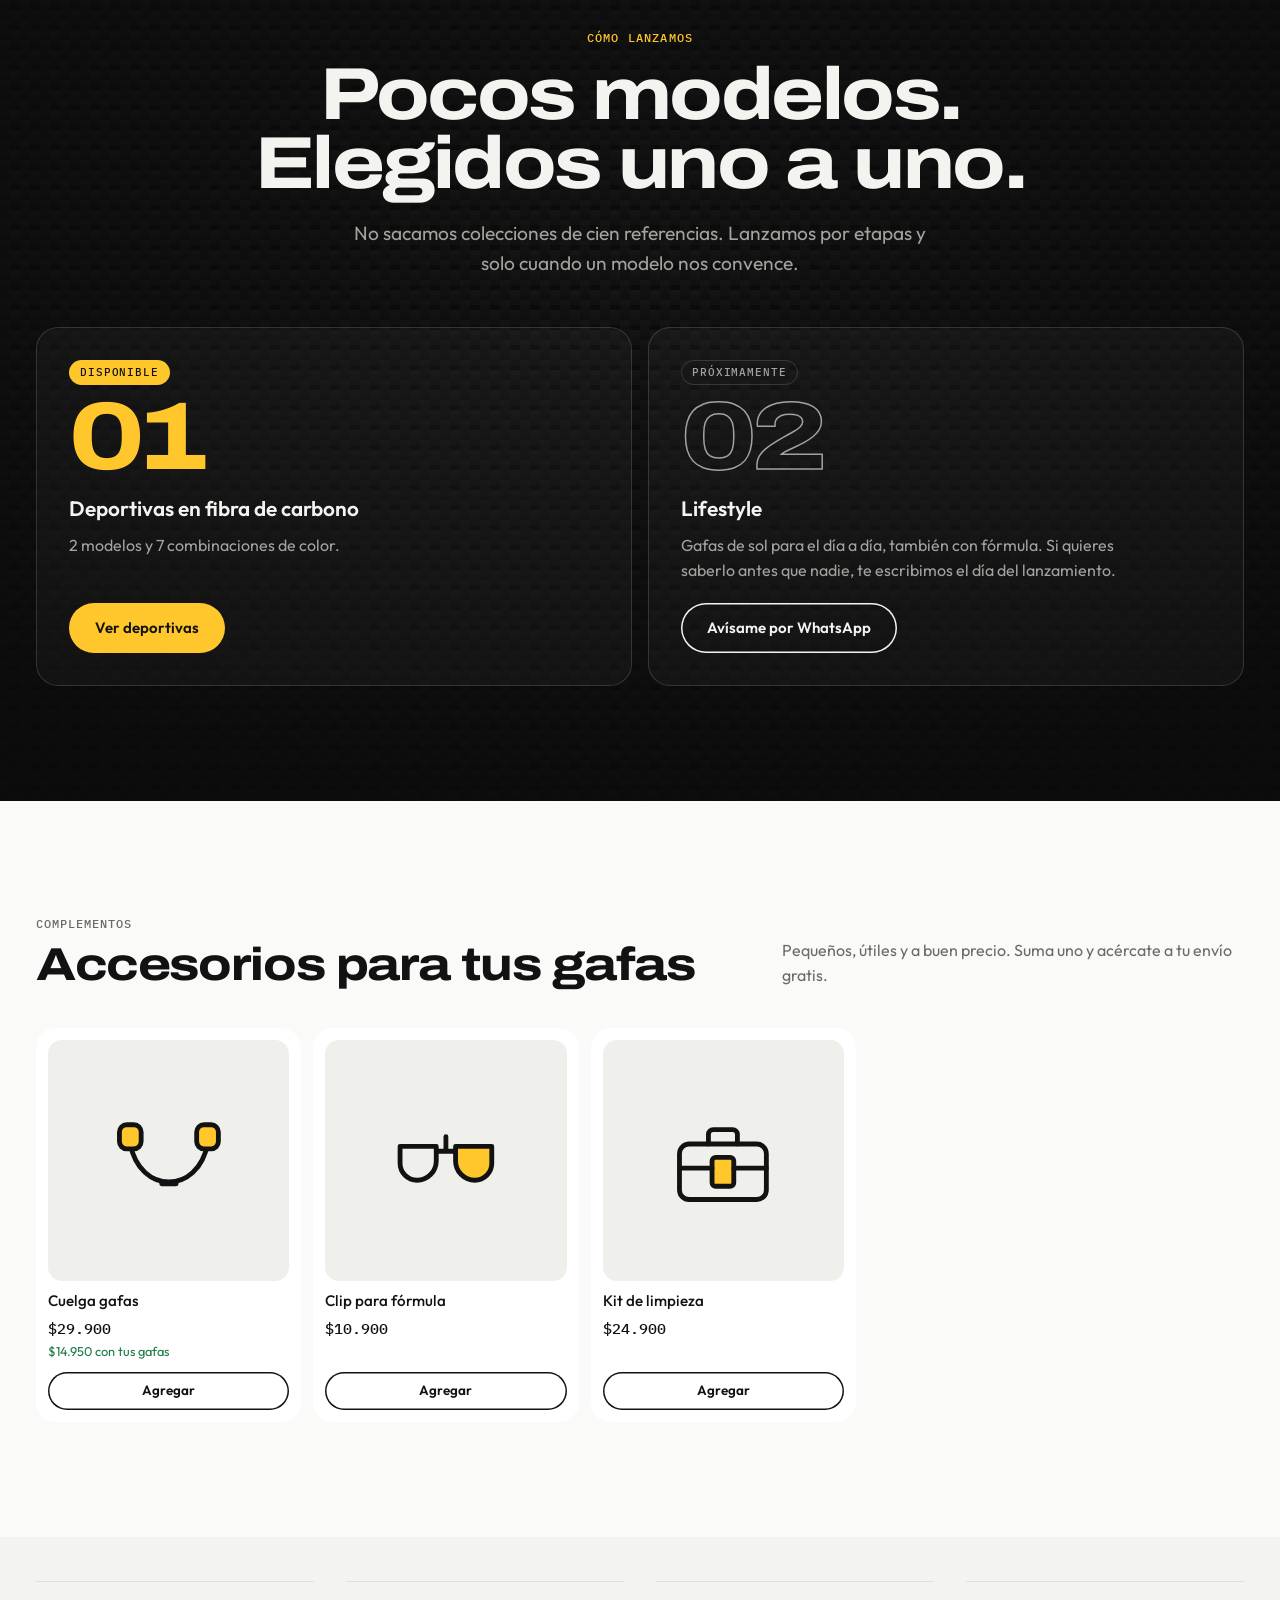
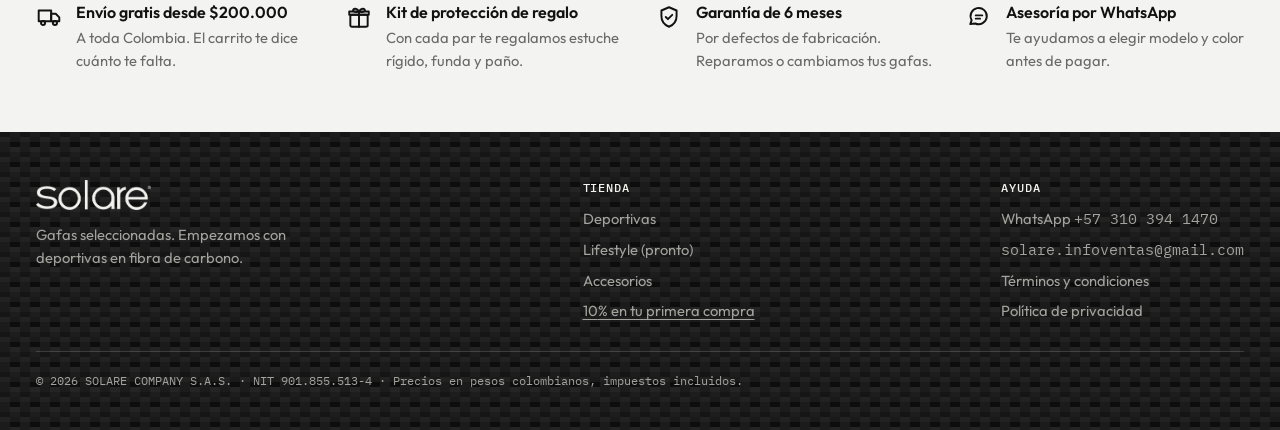
==== commit f8f44acb: "Tienda en varias páginas: inicio, línea deportiva y una página por producto - /: marca, líneas (Depo" ====
--- a/index.html
+++ b/index.html
@@ -4,1976 +4,29 @@
 <meta charset="utf-8">
 <meta name="viewport" content="width=device-width, initial-scale=1, viewport-fit=cover">
 <title>Solare | Gafas deportivas en fibra de carbono</title>
-<meta name="description" content="Solare: gafas deportivas en fibra de carbono. Modelos seleccionados, envío gratis desde $200.000 a toda Colombia.">
+<meta name="description" content="Solare: gafas seleccionadas. Deportivas Wanderth en fibra de carbono de 25 g, filtro UV400 categoría 3 y tecnología antiempañante. Envío gratis desde $200.000.">
 <link rel="canonical" href="https://solarecol.com/">
 <meta property="og:type" content="website">
 <meta property="og:site_name" content="Solare">
 <meta property="og:title" content="Solare | Gafas deportivas en fibra de carbono">
-<meta property="og:description" content="Wanderth Maximus y Speed Advance: 25 g, filtro UV400 categoría 3 y tecnología antiempañante. Envío gratis desde $200.000.">
+<meta property="og:description" content="Solare: gafas seleccionadas. Deportivas Wanderth en fibra de carbono de 25 g, filtro UV400 categoría 3 y tecnología antiempañante. Envío gratis desde $200.000.">
 <meta property="og:url" content="https://solarecol.com/">
 <meta property="og:image" content="https://solarecol.com/og.jpg">
 <meta property="og:image:width" content="1200">
 <meta property="og:image:height" content="630">
 <meta name="twitter:card" content="summary_large_image">
 <meta name="theme-color" content="#FAFAF9">
-<link rel="icon" href="favicon.ico" sizes="any">
-<link rel="icon" href="favicon-32.png" type="image/png" sizes="32x32">
-<link rel="apple-touch-icon" href="apple-touch-icon.png">
+<link rel="icon" href="/favicon.ico" sizes="any">
+<link rel="icon" href="/favicon-32.png" type="image/png" sizes="32x32">
+<link rel="apple-touch-icon" href="/apple-touch-icon.png">
 <link rel="preconnect" href="https://fonts.googleapis.com">
 <link rel="preconnect" href="https://fonts.gstatic.com" crossorigin>
 <link rel="stylesheet" href="https://fonts.googleapis.com/css2?family=Archivo:wdth,wght@100..125,600..800&family=IBM+Plex+Mono:wght@400;500&family=Outfit:wght@300;400;500;600&display=swap">
-<style>
-:root{
-  /* Layout: página de producto tipo estudio. Fondo casi blanco que se funde con las fotos, bandas de carbono para la textura, titulares enormes centrados, grilla de detalles y galería con caja de compra. Un solo tema claro a propósito: las fotos son de estudio blanco. */
-  --studio:#FAFAF9; --paper:#F3F3F1; --tile:#EFEFEC; --surface:#FFFFFF;
-  --ink:#121212; --muted:#6A6A66; --line:#E0E0DB;
-  --sun:#FFC72C; --sun-hi:#FFD65C; --sun-deep:#D99E00; --on-sun:#121212;
-  --ok:#1C7A45; --ok-bg:#E2F2E8; --err:#B3261E;
-  --cf:#0D0D0E; --cf-ink:#F3F3F0; --cf-muted:#A3A39E; --cf-line:rgba(255,255,255,.14);
-  --scrim:rgba(12,12,12,.5);
-  --f-display:"Archivo","Arial Narrow",system-ui,sans-serif;
-  --f-ui:"Outfit",system-ui,-apple-system,"Segoe UI",Roboto,sans-serif;
-  --f-mono:"IBM Plex Mono",ui-monospace,SFMono-Regular,Menlo,Consolas,monospace;
-  --ease-out:cubic-bezier(.23,1,.32,1);
-  --nav-h:64px;
-  --logo:url("[data-uri]");
-  color-scheme:light;
-}
-
-*,*::before,*::after{box-sizing:border-box}
-html{scroll-behavior:smooth;scroll-padding-top:calc(var(--nav-h) + 64px)}
-body{margin:0;background:var(--studio);color:var(--ink);font:400 16px/1.55 var(--f-ui);-webkit-font-smoothing:antialiased;text-rendering:optimizeLegibility}
-body.lock{overflow:hidden}
-img{max-width:100%}
-[hidden]{display:none!important}
-button{font:inherit;color:inherit}
-a{color:inherit}
-h1,h2,h3,h4{text-wrap:balance}
-:focus-visible{outline:2px solid var(--sun-deep);outline-offset:3px}
-.wrap{max-width:1240px;margin-inline:auto;padding-left:max(16px,env(safe-area-inset-left,0px));padding-right:max(16px,env(safe-area-inset-right,0px))}
-.mono{font-family:var(--f-mono);font-variant-numeric:tabular-nums}
-.label{font:500 12px/1.3 var(--f-mono);letter-spacing:.08em;text-transform:uppercase;color:var(--muted);margin:0}
-.sr{position:absolute;width:1px;height:1px;overflow:hidden;clip:rect(0 0 0 0);white-space:nowrap}
-.foto{mix-blend-mode:multiply}
-
-/* Botones */
-.btn{display:inline-flex;align-items:center;justify-content:center;gap:8px;height:50px;padding-inline:26px;border-radius:999px;border:0;font:600 15px/1 var(--f-ui);cursor:pointer;text-decoration:none;white-space:nowrap;transition:transform .16s var(--ease-out),background-color .2s,opacity .2s}
-.btn:active{transform:scale(.97)}
-.btn-sun{background:var(--sun);color:var(--on-sun)}
-.btn-ink{background:var(--ink);color:var(--surface)}
-.btn-line{background:transparent;color:inherit;box-shadow:inset 0 0 0 1.5px currentColor}
-.btn-mini{height:38px;padding-inline:16px;font-size:13.5px}
-@media (hover:hover){.btn-sun:hover{background:var(--sun-hi)}.btn-ink:hover{opacity:.86}.btn-line:hover{background:color-mix(in srgb,currentColor 8%,transparent)}}
-.btn.soft{opacity:.5}
-.linkbtn{background:none;border:0;padding:0;cursor:pointer;text-decoration:underline;text-underline-offset:3px;font:inherit;color:inherit}
-.icon-btn{width:40px;height:40px;flex:none;border-radius:50%;border:0;background:transparent;display:grid;place-items:center;cursor:pointer;color:inherit}
-.icon-btn svg{width:20px;height:20px}
-@media (hover:hover){.icon-btn:hover{background:var(--tile)}}
-
-/* Muestras de color: mitad montura, mitad lente */
-.sws{display:flex;flex-wrap:wrap;gap:10px;align-items:center}
-.sw{display:inline-flex;align-items:center;gap:8px;border:0;background:none;padding:0;cursor:pointer;font:500 14px/1 var(--f-ui);color:var(--muted)}
-.sw i{position:relative;width:28px;height:28px;border-radius:50%;background:linear-gradient(135deg,var(--m) 50%,var(--l) 50%);box-shadow:0 0 0 1px rgba(0,0,0,.12);transition:box-shadow .2s var(--ease-out)}
-.sw i::after{content:"";position:absolute;inset:-7px}
-.sw[aria-checked="true"]{color:var(--ink)}
-.sw[aria-checked="true"] i{box-shadow:0 0 0 2px var(--surface),0 0 0 3.5px var(--ink)}
-.sw-l{height:44px;padding:0 16px 0 8px;border-radius:999px;background:var(--surface);box-shadow:inset 0 0 0 1px var(--line)}
-.sw-l[aria-checked="true"]{box-shadow:inset 0 0 0 1.5px var(--ink)}
-.sw-l[aria-checked="true"] i{box-shadow:0 0 0 1px rgba(0,0,0,.12)}
-
-/* Anuncio + navegación */
-.anuncio{background:var(--cf);color:var(--cf-ink);font:500 11.5px/1.3 var(--f-mono);letter-spacing:.06em;text-transform:uppercase;overflow:hidden}
-.marquee{display:flex;overflow:hidden;padding-block:10px;-webkit-mask-image:linear-gradient(90deg,transparent,#000 5%,#000 95%,transparent);mask-image:linear-gradient(90deg,transparent,#000 5%,#000 95%,transparent)}
-.mq-track{display:flex;flex:none;animation:mq var(--mq-dur,40s) linear infinite}
-.mq-grupo{display:flex;flex:none;align-items:center}
-.mq-item{display:inline-flex;align-items:center;gap:30px;padding-right:30px;white-space:nowrap}
-.mq-item::after{content:"";width:5px;height:5px;border-radius:50%;background:var(--sun)}
-.mq-item b{color:var(--sun);font-weight:500}
-.anuncio button{background:none;border:0;padding:0;font:inherit;letter-spacing:inherit;text-transform:inherit;color:inherit;cursor:pointer}
-.anuncio:hover .mq-track,.anuncio:focus-within .mq-track{animation-play-state:paused}
-@keyframes mq{to{transform:translateX(-33.3333%)}}
-@media (prefers-reduced-motion:reduce){
-  .mq-track{animation:none!important;width:100%;justify-content:center}
-  .mq-grupo{flex-wrap:wrap;justify-content:center;row-gap:6px}
-  .mq-grupo[aria-hidden]{display:none}
-  .marquee{-webkit-mask-image:none;mask-image:none}
-}
-body::before{content:"";position:fixed;inset:0 0 auto;height:env(safe-area-inset-top,0px);z-index:60;background:var(--surface)}
-.nav{position:sticky;top:env(safe-area-inset-top,0px);z-index:50;background:var(--surface);background:color-mix(in srgb,var(--surface) 88%,transparent);backdrop-filter:saturate(1.4) blur(14px);-webkit-backdrop-filter:saturate(1.4) blur(14px);border-bottom:1px solid var(--line)}
-.nav .wrap{display:flex;align-items:center;gap:28px;height:var(--nav-h)}
-.logo{display:block;flex:none;text-decoration:none;color:var(--ink)}
-.logo-mark{display:block;width:108px;height:28px;background:currentColor;-webkit-mask:var(--logo) no-repeat left center/contain;mask:var(--logo) no-repeat left center/contain}
-.nav nav{display:flex;gap:26px;margin-left:auto}
-.nav nav a{text-decoration:none;font-size:15px;color:var(--muted);transition:color .2s}
-@media (hover:hover){.nav nav a:hover{color:var(--ink)}}
-.cart-btn{position:relative;display:inline-flex;align-items:center;gap:8px;height:42px;padding-inline:14px 16px;border-radius:999px;border:1.5px solid var(--ink);background:transparent;cursor:pointer;font:500 14px/1 var(--f-ui);transition:transform .16s var(--ease-out)}
-.cart-btn:active{transform:scale(.97)}
-.cart-btn svg{width:20px;height:20px}
-.cart-count{min-width:22px;height:22px;border-radius:11px;background:var(--sun);color:var(--on-sun);font:600 12px/22px var(--f-mono);text-align:center;padding-inline:6px}
-.cart-btn.bump .cart-count{animation:bump .45s var(--ease-out)}
-@keyframes bump{30%{transform:scale(1.35)}}
-@media (max-width:760px){.nav nav{display:none}.cart-btn{margin-left:auto}.cart-btn .txt{display:none}}
-
-/* Barra de producto fija (como en las páginas de Xiaomi) */
-.subnav{position:fixed;left:0;right:0;top:calc(env(safe-area-inset-top,0px) + var(--nav-h));z-index:45;background:var(--surface);background:color-mix(in srgb,var(--surface) 92%,transparent);backdrop-filter:blur(14px);-webkit-backdrop-filter:blur(14px);border-bottom:1px solid var(--line);transform:translateY(-110%);opacity:0;transition:transform .35s var(--ease-out),opacity .25s;pointer-events:none}
-.subnav.on{transform:none;opacity:1;pointer-events:auto}
-.subnav .wrap{display:flex;align-items:center;gap:22px;height:54px}
-.subnav b{font:600 17px/1 var(--f-ui)}
-.subnav nav{display:flex;gap:20px;margin-left:8px}
-.subnav nav a{text-decoration:none;font-size:14px;color:var(--muted)}
-@media (hover:hover){.subnav nav a:hover{color:var(--ink)}}
-.subnav .sn-precio{margin-left:auto;font:500 14px/1 var(--f-mono)}
-@media (max-width:760px){.subnav nav{display:none}.subnav .wrap{gap:12px}}
-
-/* Hero de estudio */
-.hero{background:var(--studio);text-align:center;overflow:hidden}
-.hero .wrap{padding-block:clamp(36px,6vw,72px) clamp(32px,5vw,64px);display:flex;flex-direction:column;align-items:center}
-.eyebrow{font:500 12px/1.3 var(--f-mono);letter-spacing:.1em;text-transform:uppercase;color:var(--muted);margin:0}
-.eyebrow b{color:var(--ink);font-weight:500}
-.hero h1{font-family:var(--f-display);font-stretch:125%;font-weight:800;font-size:clamp(4rem,15vw,10.5rem);line-height:.84;letter-spacing:-.05em;margin:18px 0 0}
-.hero .lema{font:400 clamp(1.15rem,2.2vw,1.6rem)/1.3 var(--f-ui);margin:18px 0 0;max-width:30ch}
-.hero .tipo{font:400 13px/1.4 var(--f-mono);color:var(--muted);margin:10px 0 0}
-.hero-img{display:block;width:min(820px,100%);height:auto;margin:clamp(12px,3vw,28px) auto 0;animation:entra 1s var(--ease-out) both}
-@keyframes entra{from{transform:translateY(28px) scale(.96)}}
-.hero-buy{display:flex;flex-wrap:wrap;align-items:center;justify-content:center;gap:12px 14px;margin-top:8px}
-.hero-buy .precio{font:500 1.15rem/1 var(--f-mono);margin-right:6px}
-.hero .sws{justify-content:center;margin-top:22px}
-
-/* Banda de carbono */
-.carbon{background-color:var(--cf);background-image:
-  linear-gradient(27deg,#151515 5px,transparent 5px),
-  linear-gradient(207deg,#151515 5px,transparent 5px),
-  linear-gradient(27deg,#222 5px,transparent 5px),
-  linear-gradient(207deg,#222 5px,transparent 5px),
-  linear-gradient(90deg,#1b1b1b 10px,transparent 10px),
-  linear-gradient(#1d1d1d 25%,#1a1a1a 25%,#1a1a1a 50%,transparent 50%,transparent 75%,#242424 75%,#242424);
-  background-size:20px 20px;background-position:0 5px,10px 0,0 10px,10px 5px,0 0,0 0}
-.banda{position:relative;isolation:isolate;color:var(--cf-ink)}
-.banda::after{content:"";position:absolute;inset:0;z-index:-1;background:radial-gradient(80% 70% at 50% 40%,rgba(10,10,10,.55),rgba(10,10,10,.92))}
-.centro{text-align:center;display:flex;flex-direction:column;align-items:center}
-.sec{padding-block:clamp(64px,9vw,128px)}
-.h2{font-family:var(--f-display);font-stretch:118%;font-weight:750;font-size:clamp(2.3rem,6vw,4.6rem);line-height:.95;letter-spacing:-.035em;margin:14px 0 0;max-width:16ch}
-.intro{font-size:clamp(1.02rem,1.5vw,1.2rem);color:var(--muted);max-width:46ch;margin:20px 0 0}
-.banda .eyebrow{color:var(--sun)}
-.banda .intro{color:var(--cf-muted)}
-.plato{position:relative;width:min(760px,100%);aspect-ratio:510/234;margin:clamp(32px,5vw,56px) auto 0;border-radius:26px;overflow:hidden;background:#dcdcdd;box-shadow:0 40px 80px rgba(0,0,0,.45)}
-.plato img{display:block;width:100%;height:100%;object-fit:cover}
-.plato .tag{position:absolute;left:16px;bottom:14px;font:500 11px/1 var(--f-mono);letter-spacing:.08em;text-transform:uppercase;padding:7px 10px;border-radius:999px;background:rgba(13,13,14,.72);color:var(--cf-ink);backdrop-filter:blur(6px)}
-.acabados{display:grid;grid-template-columns:repeat(3,minmax(0,1fr));gap:12px;width:min(760px,100%);margin-top:14px}
-.acabado{border:0;padding:0;background:none;cursor:pointer;color:var(--cf-muted);display:grid;gap:8px;font:400 13px/1.2 var(--f-ui);text-align:left}
-.acabado span:first-child{display:block;aspect-ratio:510/234;border-radius:14px;overflow:hidden;box-shadow:0 0 0 1px var(--cf-line);transition:box-shadow .2s var(--ease-out)}
-.acabado img{display:block;width:100%;height:100%;object-fit:cover}
-.acabado[aria-checked="true"]{color:var(--cf-ink)}
-.acabado[aria-checked="true"] span:first-child{box-shadow:0 0 0 2px var(--sun)}
-.datos{display:grid;grid-template-columns:repeat(3,minmax(0,1fr));width:min(900px,100%);margin-top:clamp(40px,6vw,64px);border-top:1px solid var(--cf-line)}
-.dato{padding:20px 12px 0;display:grid;gap:6px;text-align:center;min-width:0}
-.dato>span{font:500 11.5px/1.3 var(--f-mono);letter-spacing:.08em;text-transform:uppercase;color:var(--cf-muted)}
-.dato b{font:600 clamp(1rem,1.8vw,1.3rem)/1.2 var(--f-ui)}
-@media (max-width:600px){.datos{grid-template-columns:1fr}.dato{padding-block:16px;border-bottom:1px solid var(--cf-line)}}
-
-/* Grilla de detalles */
-.bento{display:grid;grid-template-columns:repeat(6,minmax(0,1fr));gap:14px;margin-top:clamp(32px,5vw,56px);text-align:left}
-.tile{background:var(--tile);border-radius:26px;overflow:hidden;display:flex;flex-direction:column;min-width:0}
-.tile .cap{padding:clamp(20px,2.4vw,30px) clamp(20px,2.4vw,30px) 0;display:grid;gap:8px}
-.tile h3{font:600 clamp(1.15rem,1.8vw,1.45rem)/1.15 var(--f-ui);margin:0}
-.tile p{margin:0;color:var(--muted);font-size:.95rem;max-width:40ch}
-.tile .im{margin-top:auto;padding:16px clamp(12px,2vw,24px) clamp(12px,2vw,20px)}
-.tile .im img{display:block;width:100%;height:auto}
-.tile .im.cover{flex:1 1 auto;position:relative;min-height:220px;padding:0}
-.tile .im.cover img{position:absolute;inset:16px;width:calc(100% - 32px);height:calc(100% - 32px);object-fit:cover;border-radius:16px}
-.tile .im img.foto,.hero-img,.comp-col img.foto{-webkit-mask-image:linear-gradient(90deg,transparent,#000 5%,#000 95%,transparent),linear-gradient(180deg,transparent,#000 6%,#000 94%,transparent);-webkit-mask-composite:source-in;mask-image:linear-gradient(90deg,transparent,#000 5%,#000 95%,transparent),linear-gradient(180deg,transparent,#000 6%,#000 94%,transparent);mask-composite:intersect}
-.t-a{grid-column:span 4}.t-b{grid-column:span 2}.t-c{grid-column:span 2}.t-d{grid-column:span 4}
-@media (max-width:900px){.bento{grid-template-columns:1fr}.t-a,.t-b,.t-c,.t-d{grid-column:auto}}
-
-/* Ficha de producto: galería + caja de compra */
-.pdp{display:grid;grid-template-columns:minmax(0,1.45fr) minmax(0,1fr);gap:clamp(20px,4vw,56px);align-items:start;margin-top:clamp(32px,5vw,56px);text-align:left}
-.gal{min-width:0}
-.stage{position:relative;aspect-ratio:var(--ar,2/1);border-radius:26px;background:var(--surface);overflow:hidden;display:grid;place-items:center}
-.stage img{width:100%;height:100%;object-fit:contain;padding:4%;mix-blend-mode:multiply}
-.stage img.cover{object-fit:cover;padding:0}
-.stage .nav-v{position:absolute;top:50%;transform:translateY(-50%);background:rgba(255,255,255,.86);box-shadow:0 2px 12px rgba(0,0,0,.12)}
-.stage .prev{left:10px}.stage .next{right:10px}
-.stage .vista-nombre{position:absolute;left:14px;bottom:12px;font:500 11px/1 var(--f-mono);letter-spacing:.08em;text-transform:uppercase;color:var(--muted);background:rgba(255,255,255,.86);padding:6px 9px;border-radius:999px}
-.thumbs{display:flex;gap:8px;margin-top:10px;overflow-x:auto;padding:3px;scrollbar-width:thin}
-.thumb{flex:0 0 86px;aspect-ratio:3/2;border-radius:12px;border:0;padding:0;background:var(--surface);cursor:pointer;overflow:hidden;box-shadow:0 0 0 1px var(--line);transition:box-shadow .2s var(--ease-out)}
-.thumb img{width:100%;height:100%;object-fit:contain;padding:6%;display:block;mix-blend-mode:multiply}
-.thumb img.cover{object-fit:cover;padding:0}
-.thumb[aria-pressed="true"]{box-shadow:0 0 0 2px var(--ink)}
-.buy{display:grid;gap:16px;position:sticky;top:calc(var(--nav-h) + 74px)}
-.buy .marca{font:500 12px/1 var(--f-mono);letter-spacing:.1em;text-transform:uppercase;color:var(--muted);margin:0}
-.buy h3{font-family:var(--f-display);font-stretch:118%;font-weight:750;font-size:clamp(2rem,3.4vw,2.8rem);line-height:1;letter-spacing:-.03em;margin:-6px 0 0}
-.buy .tipo{margin:-8px 0 0;color:var(--muted)}
-.buy .precio{font:500 1.5rem/1 var(--f-mono)}
-.buy .color-lbl{font-size:.92rem;color:var(--muted);margin:0 0 -4px}
-.buy .color-lbl b{color:var(--ink);font-weight:500}
-.buy .btn{width:100%;height:54px;font-size:16px}
-.nota-envio{display:flex;gap:10px;align-items:flex-start;margin:0;padding:12px 14px;border-radius:14px;background:var(--paper);font-size:.9rem;line-height:1.4}
-.nota-envio svg{width:20px;height:20px;flex:none;margin-top:1px;fill:none;stroke:currentColor;stroke-width:1.8;stroke-linecap:round;stroke-linejoin:round}
-.nota-envio.ok{background:var(--ok-bg)}
-.specs{display:grid;grid-template-columns:repeat(2,minmax(0,1fr));gap:0 40px;margin:20px 0 0;text-align:left;border-top:1px solid var(--line);align-self:stretch}
-.specs div{display:grid;grid-template-columns:140px minmax(0,1fr);gap:16px;padding:16px 0;border-bottom:1px solid var(--line)}
-.specs dt{font:500 12px/1.5 var(--f-mono);letter-spacing:.06em;text-transform:uppercase;color:var(--muted)}
-.specs dd{margin:0}
-.specs-tit{font:600 1.3rem/1.2 var(--f-ui);margin:clamp(48px,7vw,80px) 0 0;text-align:left;align-self:stretch}
-@media (max-width:900px){.pdp{grid-template-columns:1fr}.buy{position:static}}
-@media (max-width:640px){.specs{grid-template-columns:1fr}.specs div{grid-template-columns:110px minmax(0,1fr)}.stage{border-radius:18px}}
-
-.brisa{background:var(--surface)}
-.brisa .stage{background:var(--studio)}
-.brisa .thumb{background:var(--studio)}
-
-/* Comparar */
-.comp{display:grid;grid-template-columns:repeat(2,minmax(0,1fr));gap:14px;width:min(900px,100%);margin-top:clamp(32px,5vw,56px);text-align:left}
-.comp-col{background:var(--surface);border-radius:26px;padding:clamp(18px,2.6vw,28px);display:grid;gap:14px;align-content:start;min-width:0}
-.comp-col img{width:100%;height:auto;display:block}
-.comp-col h3{font-family:var(--f-display);font-stretch:118%;font-weight:750;font-size:1.7rem;letter-spacing:-.03em;margin:0}
-.comp-col dl{margin:0;display:grid}
-.comp-col dl div{display:grid;gap:2px;padding:12px 0;border-top:1px solid var(--line)}
-.comp-col dt{font:500 11px/1.4 var(--f-mono);letter-spacing:.08em;text-transform:uppercase;color:var(--muted)}
-.comp-col dd{margin:0}
-.comp-col .sws{gap:6px}
-.comp-col .sw i{width:20px;height:20px}
-@media (max-width:600px){.comp{grid-template-columns:1fr}}
-
-/* Lanzamientos por etapas */
-.drop-list{display:grid;grid-template-columns:repeat(2,minmax(0,1fr));gap:16px;width:100%;margin-top:clamp(32px,5vw,48px);text-align:left}
-.drop{border:1px solid var(--cf-line);border-radius:22px;padding:clamp(20px,3vw,32px);display:flex;flex-direction:column;align-items:flex-start;gap:12px;background:rgba(255,255,255,.03);min-width:0}
-.drop .num{font-family:var(--f-display);font-stretch:125%;font-weight:800;font-size:clamp(3.4rem,8vw,6rem);line-height:.85;letter-spacing:-.04em}
-.drop.on .num{color:var(--sun)}
-.drop.off .num{color:transparent;-webkit-text-stroke:1.5px var(--cf-muted)}
-.drop h3{font:600 1.3rem/1.2 var(--f-ui);margin:6px 0 0}
-.drop p{color:var(--cf-muted);margin:0 0 8px;max-width:40ch}
-.drop .btn{margin-top:auto}
-.estado{font:500 11px/1 var(--f-mono);letter-spacing:.08em;text-transform:uppercase;padding:6px 10px;border-radius:999px;border:1px solid var(--cf-line);color:var(--cf-muted)}
-.drop.on .estado{background:var(--sun);color:var(--on-sun);border-color:transparent}
-@media (max-width:700px){.drop-list{grid-template-columns:1fr}}
-
-/* Accesorios */
-.sec-head{display:flex;flex-wrap:wrap;justify-content:space-between;align-items:end;gap:16px 40px;margin-bottom:clamp(24px,4vw,40px)}
-.sec-head>div{min-width:0}
-.sec-head>p{color:var(--muted);max-width:42ch;margin:0}
-.h2s{font-family:var(--f-display);font-stretch:118%;font-weight:750;font-size:clamp(1.9rem,3.6vw,2.9rem);line-height:1;letter-spacing:-.03em;margin:10px 0 0}
-.grid-a{display:grid;grid-template-columns:repeat(3,minmax(0,1fr));gap:12px;max-width:820px}
-.acc-nota{font-size:.8rem;color:var(--ok);margin:-6px 0 0}
-@media (max-width:600px){.grid-a{gap:8px}.acard{padding:8px}.acard h3{font-size:.85rem}.acard .btn{padding-inline:8px}}
-.acard{background:var(--surface);border-radius:20px;padding:12px;display:flex;flex-direction:column;gap:10px;min-width:0}
-.aico{aspect-ratio:1;border-radius:14px;background:var(--tile);display:grid;place-items:center;color:var(--ink)}
-.aico svg{width:48%;height:auto;fill:none;stroke:currentColor;stroke-width:2;stroke-linecap:round;stroke-linejoin:round}
-.aico .acf{fill:var(--sun)}
-.acard h3{font:500 .95rem/1.25 var(--f-ui);margin:0}
-.price{font:500 .92rem/1.2 var(--f-mono);font-variant-numeric:tabular-nums;white-space:nowrap}
-.acard .btn{margin-top:auto;width:100%}
-
-/* Beneficios */
-.benef{background:var(--paper)}
-.benef .wrap{display:grid;grid-template-columns:repeat(3,minmax(0,1fr));gap:20px 32px;padding-block:44px 60px}
-.b{display:flex;gap:14px;align-items:flex-start;padding-top:20px;border-top:1px solid var(--line);min-width:0}
-.b svg{width:26px;height:26px;flex:none;margin-top:2px;fill:none;stroke:currentColor;stroke-width:1.8;stroke-linecap:round;stroke-linejoin:round}
-.b h3{font:600 1rem/1.3 var(--f-ui);margin:0 0 4px}
-.b p{margin:0;color:var(--muted);font-size:.92rem}
-@media (max-width:760px){.benef .wrap{grid-template-columns:1fr}}
-
-/* Pie */
-.foot{color:var(--cf-muted)}
-.foot .wrap{padding-block:48px calc(40px + env(safe-area-inset-bottom,0px));display:flex;flex-wrap:wrap;justify-content:space-between;gap:28px 56px}
-.foot .logo-mark{color:var(--cf-ink);width:116px;height:30px}
-.f-brand p{max-width:30ch;margin:14px 0 0;font-size:.92rem}
-.f-col{display:flex;flex-direction:column;gap:8px;font-size:.92rem;align-items:flex-start}
-.f-col h4{font:500 12px/1.3 var(--f-mono);letter-spacing:.08em;text-transform:uppercase;color:var(--cf-ink);margin:0 0 4px}
-.f-col a{text-decoration:none}
-@media (hover:hover){.f-col a:hover{color:var(--cf-ink)}}
-.f-legal{flex-basis:100%;margin:0;padding-top:20px;border-top:1px solid var(--cf-line);font:400 12px/1.5 var(--f-mono)}
-
-/* 25 gramos: el número protagonista, relleno con tejido de carbono */
-.peso{background:var(--studio);overflow:hidden}
-.peso .wrap{padding-block:clamp(48px,7vw,96px) clamp(64px,9vw,128px)}
-.peso-num{display:flex;align-items:baseline;justify-content:center;margin:clamp(8px,1.5vw,20px) 0 0;font-family:var(--f-display);font-stretch:125%;font-weight:800;line-height:.78;letter-spacing:-.06em}
-.peso-num .n{font-size:clamp(9rem,36vw,27rem);font-variant-numeric:tabular-nums;color:var(--ink);
-  background-color:#141414;background-image:
-    linear-gradient(165deg,rgba(255,255,255,.38) 0%,rgba(255,255,255,0) 36%,rgba(255,255,255,0) 62%,rgba(255,255,255,.14) 100%),
-    linear-gradient(27deg,#151515 7px,transparent 7px),
-    linear-gradient(207deg,#151515 7px,transparent 7px),
-    linear-gradient(27deg,#2a2a2a 7px,transparent 7px),
-    linear-gradient(207deg,#2a2a2a 7px,transparent 7px),
-    linear-gradient(90deg,#1e1e1e 14px,transparent 14px),
-    linear-gradient(#222 25%,#1a1a1a 25%,#1a1a1a 50%,transparent 50%,transparent 75%,#2c2c2c 75%,#2c2c2c);
-  background-size:100% 100%,28px 28px,28px 28px,28px 28px,28px 28px,28px 28px,28px 28px;
-  background-position:0 0,0 7px,14px 0,0 14px,14px 7px,0 0,0 0;
-  -webkit-background-clip:text;background-clip:text;-webkit-text-fill-color:transparent;
-  filter:drop-shadow(0 28px 36px rgba(0,0,0,.2))}
-.peso-num .u{font-size:clamp(3.2rem,11vw,8rem);color:var(--ink);margin-left:.06em;letter-spacing:-.03em}
-.peso .h2{margin-top:clamp(18px,3vw,36px)}
-
-/* Protección y tecnología: dos fichas grandes */
-.prot{background:var(--studio)}
-.prot .wrap{display:grid;grid-template-columns:repeat(2,minmax(0,1fr));gap:14px;padding-block:0 clamp(64px,9vw,120px)}
-.ptile{position:relative;isolation:isolate;overflow:hidden;border-radius:28px;padding:clamp(24px,3.4vw,44px);display:flex;flex-direction:column;gap:12px;min-height:clamp(340px,36vw,460px);min-width:0}
-.ptile-uv{color:var(--cf-ink)}
-.ptile-uv::after{content:"";position:absolute;inset:0;z-index:-1;background:radial-gradient(90% 80% at 80% 10%,rgba(255,199,44,.16),rgba(10,10,10,.82) 70%)}
-.ptile-uv .label,.ptile-uv p.txt{color:var(--cf-muted)}
-.ptile-af{background:var(--tile)}
-.pbig{font-family:var(--f-display);font-stretch:125%;font-weight:800;font-size:clamp(3.6rem,9vw,7.4rem);line-height:.86;letter-spacing:-.05em;margin:6px 0 0}
-.ptile-uv .pbig{color:var(--sun)}
-.ptile-af .pbig{font-stretch:100%;font-size:clamp(2.4rem,4.9vw,4.1rem);line-height:.95;letter-spacing:-.04em}
-.pchip{align-self:flex-start;font:600 12px/1 var(--f-mono);letter-spacing:.08em;text-transform:uppercase;padding:8px 12px;border-radius:999px;background:var(--sun);color:var(--on-sun)}
-.ptile h3{font:600 clamp(1.15rem,1.8vw,1.4rem)/1.2 var(--f-ui);margin:auto 0 0}
-.ptile p.txt{margin:0;color:var(--muted);max-width:44ch}
-.cats{display:grid;grid-template-columns:repeat(5,minmax(0,1fr));gap:6px;margin-top:6px;max-width:360px}
-.cats span{display:grid;place-items:center;height:38px;border-radius:10px;font:600 13px/1 var(--f-mono);color:rgba(255,255,255,.75)}
-.cats span:nth-child(1){background:#E9E8E2;color:#555}
-.cats span:nth-child(2){background:#C4BCA9;color:#3c3a33}
-.cats span:nth-child(3){background:#8B826F}
-.cats span:nth-child(4){background:var(--sun);color:var(--on-sun);transform:scale(1.08)}
-.cats span:nth-child(5){background:#1F1D1A}
-.cats-nota{font:400 12px/1.4 var(--f-mono);color:var(--cf-muted);margin:-4px 0 0}
-@media (max-width:760px){.prot .wrap{grid-template-columns:1fr}.ptile{min-height:0}.ptile h3{margin-top:12px}}
-
-/* Ficha UV400 a todo el ancho: información a la izquierda, comparativa a la derecha (abajo en celular) */
-.ptile-uv{grid-column:1/-1;display:grid;grid-template-columns:minmax(0,1fr) minmax(0,1fr);gap:clamp(24px,4vw,56px);align-items:center}
-.uv-info{display:flex;flex-direction:column;gap:12px;min-width:0}
-.uv-info h3{margin-top:14px}
-.uv-cmp{display:grid;gap:10px;justify-items:center;min-width:0}
-.uv-cmp .cmp-nota{font:400 11.5px/1.45 var(--f-mono);color:var(--cf-muted);margin:0;max-width:52ch;text-align:center}
-.ptile-af{grid-column:1/-1;display:grid;grid-template-columns:minmax(0,1.3fr) minmax(0,1fr);gap:8px 40px;align-items:end;min-height:0}
-.ptile-af .label{grid-column:1/-1}
-.af-txt{display:grid;gap:8px}
-.ptile-af h3{margin:0}
-@media (max-width:760px){.ptile-uv,.ptile-af{grid-template-columns:1fr}}
-
-/* Deslizador sin filtro / con filtro */
-.cmp{position:relative;width:100%;max-width:460px;aspect-ratio:var(--cmp-ar,3/4);border-radius:22px;overflow:hidden;background:#222;box-shadow:0 24px 50px rgba(0,0,0,.4);touch-action:pan-y;cursor:ew-resize;-webkit-user-select:none;user-select:none}
-.cmp img{position:absolute;inset:0;width:100%;height:100%;object-fit:cover;display:block;pointer-events:none;-webkit-user-drag:none}
-.cmp-sin{position:absolute;inset:0;clip-path:inset(0 calc(100% - var(--pos)) 0 0);will-change:clip-path}
-.cmp>*{pointer-events:none}
-.cmp .cmp-knob{pointer-events:auto;touch-action:none}
-.cmp-knob::before{content:"";position:absolute;inset:-18px;border-radius:50%}
-.cmp-linea{position:absolute;top:0;bottom:0;left:var(--pos);width:2px;margin-left:-1px;background:#fff;box-shadow:0 0 14px rgba(0,0,0,.35);pointer-events:none}
-.cmp-knob{position:absolute;top:50%;left:var(--pos);width:54px;height:54px;margin:-27px 0 0 -27px;border-radius:50%;background:#fff;color:#121212;display:grid;place-items:center;box-shadow:0 6px 22px rgba(0,0,0,.28);transition:transform .2s var(--ease-out)}
-.cmp-knob svg{width:26px;height:26px;fill:none;stroke:currentColor;stroke-width:2;stroke-linecap:round;stroke-linejoin:round}
-.cmp.arrastrando .cmp-knob{transform:scale(1.1)}
-.cmp-knob:focus-visible{outline:3px solid var(--sun);outline-offset:3px}
-.cmp-tag{position:absolute;bottom:14px;font:500 11px/1 var(--f-mono);letter-spacing:.08em;text-transform:uppercase;padding:7px 10px;border-radius:999px;background:rgba(18,18,18,.72);color:#fff;pointer-events:none;transition:opacity .2s}
-.cmp-tag.izq{left:14px}
-.cmp-tag.der{right:14px;background:var(--sun);color:var(--on-sun)}
-@media (max-width:760px){.cmp{max-width:none;border-radius:18px}}
-
-/* Caja de compra: llévalo completo, fórmula y regalo */
-.combo-lbl{font:500 11.5px/1.3 var(--f-mono);letter-spacing:.08em;text-transform:uppercase;color:var(--muted);margin:2px 0 -6px}
-.combo{display:grid;grid-template-columns:auto 44px minmax(0,1fr) auto;align-items:center;gap:12px;padding:10px 14px 10px 12px;border-radius:14px;background:var(--surface);box-shadow:inset 0 0 0 1px var(--line);cursor:pointer;transition:box-shadow .2s}
-.combo:has(input:checked){box-shadow:inset 0 0 0 1.5px var(--ink)}
-.combo input{width:18px;height:18px;margin:0;accent-color:var(--ink)}
-.combo-ico{width:44px;height:44px;border-radius:10px;background:var(--tile);display:grid;place-items:center}
-.combo-ico svg{width:62%;height:auto;fill:none;stroke:currentColor;stroke-width:2;stroke-linecap:round;stroke-linejoin:round}
-.combo-ico .acf{fill:var(--sun)}
-.combo-txt{display:grid;gap:2px;min-width:0}
-.combo-txt b{font-weight:600}
-.combo-txt small{color:var(--ok);font-size:.82rem}
-.combo-precio{display:grid;text-align:right;font:500 .92rem/1.3 var(--f-mono)}
-.combo-precio s{color:var(--muted);font-size:.78rem;font-weight:400}
-.buy .btn-rx{background:var(--surface);color:var(--ink);box-shadow:inset 0 0 0 1.5px var(--ink)}
-.regalo-nota{display:flex;gap:10px;align-items:flex-start;margin:0;font-size:.9rem;line-height:1.4}
-.garantia{border-radius:14px;background:var(--surface);box-shadow:inset 0 0 0 1px var(--line);font-size:.9rem}
-.garantia summary{display:flex;align-items:center;gap:10px;padding:12px 14px;cursor:pointer;list-style:none;line-height:1.35}
-.garantia summary::-webkit-details-marker{display:none}
-.garantia summary::after{content:"+";margin-left:auto;font:500 16px/1 var(--f-mono);color:var(--muted)}
-.garantia[open] summary::after{content:"−"}
-.garantia summary svg{width:20px;height:20px;flex:none;fill:none;stroke:var(--ok);stroke-width:1.8;stroke-linecap:round;stroke-linejoin:round}
-.g-cuerpo{padding:0 14px 14px 44px;display:grid;gap:6px;color:var(--muted)}
-.g-cuerpo p{margin:0}
-.g-cuerpo ul{margin:0;padding-left:18px;color:var(--ink)}
-.g-cuerpo .g-req{font-size:.84rem}
-.g-cuerpo a{color:var(--ink);font-weight:500}
-.regalo-nota svg,.nota-envio svg.regalo{width:20px;height:20px;flex:none;margin-top:1px;fill:none;stroke:var(--sun-deep);stroke-width:1.8;stroke-linecap:round;stroke-linejoin:round}
-
-/* Sección de fórmula */
-.rx-cards{display:grid;grid-template-columns:repeat(2,minmax(0,1fr));gap:14px;width:min(900px,100%);margin-top:clamp(32px,5vw,48px);text-align:left}
-.rx-card{background:var(--tile);border-radius:26px;padding:clamp(20px,3vw,32px);display:grid;gap:10px;align-content:start;min-width:0}
-.rx-card.on{background:var(--cf);color:var(--cf-ink)}
-.rx-card.on .label,.rx-card.on p:not(.rx-precio){color:var(--cf-muted)}
-.rx-card h3{font:600 1.35rem/1.2 var(--f-ui);margin:0}
-.rx-card p{margin:0;color:var(--muted)}
-.rx-card .rx-precio{font-family:var(--f-display);font-stretch:118%;font-weight:750;font-size:clamp(2rem,4vw,2.8rem);line-height:1;letter-spacing:-.03em;color:inherit}
-.rx-card.on .rx-precio{color:var(--sun)}
-.rango-nota{color:var(--muted);margin:18px 0 0;max-width:52ch}
-.comp-nota{color:var(--muted);margin:22px 0 0}
-#formula .specs,#formula .specs-tit{width:min(900px,100%);align-self:center}
-@media (max-width:640px){.rx-cards{grid-template-columns:1fr}}
-
-/* Configurador de lentes formulados */
-.rx-box{position:relative;width:min(560px,100%);max-height:calc(100vh - 32px);max-height:calc(100dvh - 32px - env(safe-area-inset-top,0px) - env(safe-area-inset-bottom,0px));display:flex;flex-direction:column;background:var(--surface);color:var(--ink);border-radius:22px;overflow:hidden;animation:pop .4s var(--ease-out)}
-.rx-box:focus{outline:none}
-.rx-head{display:flex;align-items:center;justify-content:space-between;padding:10px 10px 0}
-.rx-paso{font:500 11.5px/1 var(--f-mono);letter-spacing:.08em;text-transform:uppercase;color:var(--muted);margin:0}
-.rx-body{flex:1;overflow-y:auto;overscroll-behavior:contain;padding:6px clamp(18px,4vw,28px) 20px;display:grid;gap:12px;align-content:start}
-.rx-body h2{font-family:var(--f-display);font-stretch:112%;font-weight:750;font-size:clamp(1.5rem,4vw,2rem);line-height:1.05;letter-spacing:-.025em;margin:0;text-align:center}
-.rx-sub{text-align:center;color:var(--muted);margin:-4px 0 6px}
-.rx-op{display:grid;grid-template-columns:52px minmax(0,1fr) auto;gap:14px;align-items:center;width:100%;padding:14px 16px 14px 14px;border:0;border-radius:16px;background:var(--surface);box-shadow:inset 0 0 0 1px var(--line);text-align:left;cursor:pointer;transition:box-shadow .2s,background-color .2s}
-.rx-op[aria-pressed="true"]{box-shadow:inset 0 0 0 2px var(--ink);background:var(--paper)}
-.rx-op .ico{width:52px;height:52px;border-radius:12px;background:var(--tile);display:grid;place-items:center}
-.rx-op .ico svg{width:58%;height:auto;fill:none;stroke:currentColor;stroke-width:2;stroke-linecap:round;stroke-linejoin:round}
-.rx-op .acf{fill:var(--sun)}
-.rx-op .t{display:block;font:600 1rem/1.25 var(--f-ui)}
-.rx-op .d{display:block;margin-top:3px;color:var(--muted);font-size:.85rem;line-height:1.4}
-.rx-op .mas{font:500 .9rem/1 var(--f-mono);white-space:nowrap}
-.rx-extra{padding:14px;border-radius:14px;background:var(--paper);display:grid;gap:12px;font-size:.9rem}
-.rx-tabla{display:grid;gap:8px}
-.rx-fila{display:grid;grid-template-columns:34px repeat(3,minmax(0,1fr));gap:8px;align-items:center}
-.rx-enc span{font:500 10.5px/1 var(--f-mono);letter-spacing:.06em;text-transform:uppercase;color:var(--muted)}
-.rx-fila b{font:600 .95rem/1 var(--f-mono)}
-.rx-extra select,.rx-extra input[type="text"]{width:100%;min-width:0;height:42px;border-radius:10px;border:1.5px solid var(--line);background:var(--surface);color:var(--ink);padding-inline:8px;font:400 14px/1 var(--f-mono)}
-.rx-extra select:focus,.rx-extra input:focus{outline:none;border-color:var(--ink)}
-.rx-dp{display:grid;grid-template-columns:minmax(0,1fr) 130px;gap:10px;align-items:center}
-.rx-file{position:relative;display:grid;justify-items:center;gap:6px;padding:20px;border:1.5px dashed var(--line);border-radius:14px;background:var(--surface);text-align:center;cursor:pointer}
-.rx-file input{position:absolute;inset:0;opacity:0;cursor:pointer}
-.rx-file img{max-height:120px;border-radius:8px}
-.rx-file b{font-weight:600}
-.rx-rango{font-size:.8rem;color:var(--muted);margin:0}
-.rx-err{color:var(--err);font-size:.86rem;margin:0}
-.rx-resumen{display:grid;gap:10px}
-.rx-res{display:grid;grid-template-columns:72px minmax(0,1fr) auto;gap:12px;align-items:center;padding:12px;border-radius:14px;background:var(--paper)}
-.rx-res .ico{width:72px;aspect-ratio:3/2;border-radius:10px;background:var(--surface);display:grid;place-items:center;overflow:hidden}
-.rx-res .ico img{width:94%;mix-blend-mode:multiply}
-.rx-res .ico svg{width:48%;fill:none;stroke:currentColor;stroke-width:2;stroke-linecap:round;stroke-linejoin:round}
-.rx-res .acf{fill:var(--sun)}
-.rx-res h3{font:600 .98rem/1.25 var(--f-ui);margin:0}
-.rx-res p{margin:2px 0 0;color:var(--muted);font-size:.82rem;line-height:1.4}
-.rx-res .mono{white-space:nowrap}
-.rx-foot{border-top:1px solid var(--line);padding:12px clamp(18px,4vw,28px) 16px;display:grid;gap:12px}
-.rx-sum{margin:0;display:grid;gap:4px;font-size:.9rem}
-.rx-sum div{display:flex;justify-content:space-between;gap:12px}
-.rx-sum dt{color:var(--muted)}
-.rx-sum dd{margin:0;font-family:var(--f-mono)}
-.rx-sum .grand{padding-top:6px;margin-top:2px;border-top:1px dashed var(--line);font-size:1.05rem}
-.rx-sum .grand dt{color:var(--ink);font-weight:600}
-.rx-foot .btn{width:100%}
-.btn:disabled{opacity:.45;cursor:not-allowed}
-
-/* Carrito: regalo, fórmula y precio a mitad */
-.item.regalo{align-items:center}
-.item-img.regalo-img{background:color-mix(in srgb,var(--sun) 22%,var(--surface))}
-.item-img.regalo-img svg{width:50%;height:auto;fill:none;stroke:currentColor;stroke-width:2;stroke-linecap:round;stroke-linejoin:round}
-.item-img.regalo-img .acf{fill:var(--sun)}
-.regalo-tag{font:500 10.5px/1.3 var(--f-mono);letter-spacing:.08em;text-transform:uppercase;color:var(--sun-deep);margin:0 0 2px}
-.item.regalo .var{margin-bottom:0}
-.gratis{display:inline-block;font:600 12px/1 var(--f-mono);letter-spacing:.04em;text-transform:uppercase;padding:6px 8px;border-radius:6px;background:var(--ok-bg);color:var(--ok)}
-.item-price small{display:block;color:var(--muted);font-size:.75rem;margin-top:4px}
-.item .rx-linea{font-size:.78rem;color:var(--muted);margin:-6px 0 10px;line-height:1.35}
-.var s,.ant s{color:var(--muted);font-size:.85em;margin-left:4px}
-.chip-50{position:absolute;top:6px;right:6px;font:600 10px/1 var(--f-mono);padding:4px 6px;border-radius:6px;background:var(--ink);color:var(--surface)}
-
-/* Animaciones ligadas al scroll: solo donde el navegador las soporta; sin soporte todo queda quieto y visible */
-@supports (animation-timeline: view()){
-  @media (prefers-reduced-motion:no-preference){
-    .rv{animation:rv linear both;animation-timeline:view();animation-range:entry 0% entry 75%}
-    @keyframes rv{from{opacity:.15;transform:translateY(40px)}}
-    .zoom img{animation:zoom linear both;animation-timeline:view();animation-range:entry 0% cover 55%}
-    @keyframes zoom{from{transform:scale(1.25)}}
-  }
-}
-
-/* Carrito lateral */
-.scrim{position:fixed;inset:0;z-index:80;background:var(--scrim);opacity:0;pointer-events:none;transition:opacity .3s var(--ease-out)}
-.scrim.on{opacity:1;pointer-events:auto}
-.drawer{position:fixed;top:0;right:0;bottom:0;z-index:90;width:min(440px,100%);display:flex;flex-direction:column;background:var(--surface);color:var(--ink);padding-top:env(safe-area-inset-top,0px);padding-bottom:env(safe-area-inset-bottom,0px);padding-right:env(safe-area-inset-right,0px);box-shadow:-24px 0 60px rgba(0,0,0,.2);transform:translateX(104%);visibility:hidden;transition:transform .4s var(--ease-out),visibility 0s linear .4s}
-.drawer.on{transform:none;visibility:visible;transition:transform .4s var(--ease-out),visibility 0s}
-.meta{margin:12px 16px 0;padding:12px 14px 10px;border-radius:14px;background:var(--paper);display:grid;gap:8px;transition:background-color .4s}
-.meta.done{background:var(--ok-bg)}
-.meta.festeja{animation:festeja .6s var(--ease-out)}
-@keyframes festeja{35%{transform:scale(1.03)}}
-.meta-txt{display:flex;gap:10px;align-items:center;font-size:.95rem;line-height:1.3;margin:0}
-.meta-txt svg{width:22px;height:22px;flex:none;fill:none;stroke:currentColor;stroke-width:1.8;stroke-linecap:round;stroke-linejoin:round}
-.meta.done .meta-txt svg{color:var(--ok)}
-.bar{height:8px;border-radius:99px;background:rgba(18,18,18,.1);overflow:hidden}
-.bar i{display:block;height:100%;border-radius:inherit;background:var(--sun-deep);transform-origin:left;transform:scaleX(var(--p,0));transition:transform .7s var(--ease-out),background-color .4s}
-.meta.done .bar i{background:var(--ok)}
-.bar-escala{display:flex;justify-content:space-between;font:400 11px/1 var(--f-mono);color:var(--muted)}
-.dhead{display:flex;align-items:center;justify-content:space-between;gap:12px;padding:14px 12px 12px 16px;border-bottom:1px solid var(--line)}
-.dhead h2{font:600 1.55rem/1 var(--f-ui);margin:0;display:flex;align-items:baseline;gap:10px}
-.dhead h2 small{font:400 13px/1 var(--f-mono);color:var(--muted)}
-.dbody{flex:1;overflow-y:auto;overscroll-behavior:contain}
-.items{list-style:none;margin:0;padding:0 16px}
-.item{display:grid;grid-template-columns:96px minmax(0,1fr) auto;gap:14px;padding-block:16px;border-bottom:1px solid var(--line)}
-.item:last-child{border-bottom:0}
-.item-img{width:96px;aspect-ratio:1;border-radius:14px;background:var(--studio);display:grid;place-items:center;overflow:hidden}
-.item-img img{width:96%;height:auto;display:block}
-.item-img.acc{background:var(--tile)}
-.item-img.acc svg{width:52%;height:auto;fill:none;stroke:currentColor;stroke-width:2;stroke-linecap:round;stroke-linejoin:round}
-.item-img .acf{fill:var(--sun)}
-.item-info{min-width:0}
-.item h3{font:600 1rem/1.25 var(--f-ui);margin:0}
-.item .var{font-size:.85rem;color:var(--muted);margin:2px 0 10px}
-.item-ctrl{display:flex;align-items:center;gap:6px}
-.qty{display:inline-flex;align-items:center;height:38px;border:1px solid var(--line);border-radius:999px}
-.qty button{width:36px;height:36px;border:0;background:transparent;cursor:pointer;font-size:18px;line-height:1;color:var(--muted);border-radius:50%}
-.qty button:disabled{opacity:.35;cursor:default}
-.qty output{min-width:22px;text-align:center;font:500 14px/1 var(--f-mono)}
-.item-price{font:500 .92rem/1.3 var(--f-mono);font-variant-numeric:tabular-nums;text-align:right;white-space:nowrap}
-.empty{padding:44px 24px 32px;display:grid;justify-items:center;gap:12px;text-align:center}
-.empty svg{width:44px;height:44px;fill:none;stroke:var(--muted);stroke-width:1.5;stroke-linecap:round;stroke-linejoin:round}
-.empty h3{font:600 1.35rem/1.2 var(--f-ui);margin:0}
-.empty p{color:var(--muted);margin:0 0 6px;max-width:30ch}
-
-/* Antojos: la fila del supermercado */
-.antojos{background:var(--paper);padding-block:18px 6px;border-block:1px solid var(--line)}
-.ant-head{display:flex;justify-content:space-between;align-items:flex-start;gap:12px;padding-inline:16px 10px}
-.ant-head h3{font:600 1.05rem/1.25 var(--f-ui);margin:0}
-.ant-head p{font-size:.85rem;color:var(--muted);margin:3px 0 0}
-.arrows{display:flex;gap:2px;flex:none}
-.arrows .icon-btn:disabled{opacity:.3;cursor:default}
-.track{display:flex;gap:10px;overflow-x:auto;scroll-snap-type:x mandatory;scroll-padding-inline:16px;padding:12px 16px 14px;scrollbar-width:none}
-.track::-webkit-scrollbar{display:none}
-.ant{flex:0 0 148px;scroll-snap-align:start;display:flex;flex-direction:column;gap:6px;padding:10px;border-radius:14px;background:var(--surface);border:1px solid var(--line)}
-.ant.cierra{border-color:var(--sun-deep);box-shadow:inset 0 0 0 1px var(--sun-deep)}
-.ant .aico{aspect-ratio:4/3;position:relative}
-.ant .aico svg{width:40%}
-.ant.cierra .aico svg{transform:translateY(-8px)}
-.badge{position:absolute;left:6px;right:6px;bottom:6px;font:500 10px/1.2 var(--f-mono);letter-spacing:.02em;text-align:center;padding:4px;border-radius:6px;background:var(--sun);color:var(--on-sun)}
-.ant h4{font:500 .86rem/1.25 var(--f-ui);margin:0;min-height:2.5em}
-.ant .price{font-size:.84rem}
-.ant .btn{height:34px;font-size:13px;width:100%;margin-top:2px}
-.dfoot{padding:14px 16px 18px;display:grid;gap:12px}
-.dpay{border-top:1px solid var(--line);padding:12px 16px 14px;display:grid;gap:10px;background:var(--surface);box-shadow:0 -10px 24px rgba(0,0,0,.06)}
-.codigo summary{cursor:pointer;font-size:.88rem;color:var(--muted);list-style:none;display:flex;align-items:center;gap:6px}
-.codigo summary::-webkit-details-marker{display:none}
-.codigo summary::before{content:"+";font:500 15px/1 var(--f-mono)}
-.codigo[open] summary::before{content:"−"}
-.code-form{display:flex;gap:8px;margin-top:10px}
-.code-form .in{height:42px;text-transform:uppercase}
-.code-form .btn{height:42px}
-.code-msg{font-size:.82rem;margin:6px 0 0;color:var(--err)}
-.code-on{display:flex;align-items:center;justify-content:space-between;gap:10px;font-size:.88rem;padding:8px 6px 8px 12px;border-radius:10px;background:var(--ok-bg)}
-.code-on b{font-family:var(--f-mono);font-weight:500}
-.code-on .icon-btn{width:30px;height:30px}
-.code-on .icon-btn svg{width:16px;height:16px}
-.tot{display:grid;gap:5px;margin:0;font-size:.92rem}
-.tot div{display:flex;justify-content:space-between;gap:12px}
-.tot dt{color:var(--muted)}
-.tot dd{margin:0;font-family:var(--f-mono);font-variant-numeric:tabular-nums}
-.tot .desc dd{color:var(--ok)}
-.tot .envio-ok dd{color:var(--ok);font-weight:500}
-.tot .grand{padding-top:8px;margin-top:3px;border-top:1px dashed var(--line);font-size:1.1rem}
-.tot .grand dt{color:var(--ink);font-weight:600;font-family:var(--f-ui)}
-.tot .grand dd{font-weight:500}
-.nota{font-size:.78rem;color:var(--muted);margin:-4px 0 0}
-.terms{display:flex;gap:10px;align-items:flex-start;font-size:.88rem;line-height:1.35;cursor:pointer}
-.terms input{width:18px;height:18px;margin:1px 0 0;accent-color:var(--ink);flex:none}
-.terms.shake{animation:shake .4s}
-@keyframes shake{25%{transform:translateX(-5px)}50%{transform:translateX(4px)}75%{transform:translateX(-2px)}}
-.terms-err{font-size:.8rem;color:var(--err);margin:-6px 0 0}
-.dbtns{display:grid;grid-template-columns:minmax(0,1fr) minmax(0,1.5fr);gap:10px}
-.dbtns .btn{width:100%;padding-inline:12px;font-size:14.5px}
-#pagarTotal{font-family:var(--f-mono);font-weight:500}
-@media (max-width:400px){.dbtns{grid-template-columns:1fr}.dbtns #seguir{order:1;height:42px}}
-
-/* Popup de bienvenida */
-.modal{position:fixed;inset:0;z-index:100;display:grid;place-items:center;background:var(--scrim);padding:max(16px,env(safe-area-inset-top,0px)) max(16px,env(safe-area-inset-right,0px)) max(16px,env(safe-area-inset-bottom,0px)) max(16px,env(safe-area-inset-left,0px));animation:fade .3s var(--ease-out)}
-@keyframes fade{from{opacity:0}}
-.promo-box{position:relative;width:min(840px,100%);animation:pop .4s var(--ease-out)}
-.promo-box:focus{outline:none}
-.promo{width:100%;max-height:calc(100vh - 32px);max-height:calc(100dvh - 32px - env(safe-area-inset-top,0px) - env(safe-area-inset-bottom,0px));overflow:auto;overscroll-behavior:contain;border-radius:22px;background:var(--surface);color:var(--ink);display:grid;grid-template-columns:minmax(0,1.05fr) minmax(0,1fr)}
-@keyframes pop{from{transform:translateY(14px) scale(.97);opacity:0}}
-.promo-close{position:absolute;top:10px;right:10px;z-index:2;background:var(--surface);color:var(--ink);box-shadow:0 2px 10px rgba(0,0,0,.18)}
-.promo-form{padding:clamp(22px,4vw,40px);display:grid;gap:14px;align-content:start;min-width:0}
-.promo h2{font-family:var(--f-display);font-stretch:118%;font-weight:750;font-size:clamp(1.8rem,3.8vw,2.55rem);line-height:1;letter-spacing:-.025em;margin:0;max-width:12ch}
-.promo-form>p{margin:0;color:var(--muted)}
-.field{display:grid;gap:6px;min-width:0}
-.field>span{font-size:.86rem;color:var(--muted)}
-.in{width:100%;height:50px;border-radius:12px;border:1.5px solid var(--line);background:var(--surface);color:var(--ink);padding-inline:14px;font:400 15px/1 var(--f-ui);transition:border-color .2s;min-width:0}
-.in::placeholder{color:var(--muted);opacity:.8}
-.in:focus{outline:none;border-color:var(--ink)}
-.in[aria-invalid="true"]{border-color:var(--err)}
-.fecha{display:grid;grid-template-columns:1.3fr 1fr 1fr;gap:10px}
-.tel{display:grid;grid-template-columns:auto minmax(0,1fr);gap:10px}
-.pref{display:flex;align-items:center;gap:6px;height:50px;padding-inline:14px;border-radius:12px;border:1.5px solid var(--line);font:500 15px/1 var(--f-mono)}
-.flag{width:20px;height:14px;border-radius:2px;background:linear-gradient(#FCD116 0 50%,#003893 50% 75%,#CE1126 75%)}
-.check{display:flex;gap:10px;align-items:flex-start;font-size:.86rem;line-height:1.35;cursor:pointer}
-.check input{width:18px;height:18px;margin:1px 0 0;accent-color:var(--ink);flex:none}
-.legal{font-size:.74rem;color:var(--muted);margin:0}
-.form-err{font-size:.84rem;color:var(--err);margin:0}
-.promo-form .btn{width:100%}
-.no-gracias{justify-self:center;font-size:.86rem;color:var(--muted)}
-.promo-art{position:relative;overflow:hidden;isolation:isolate;color:var(--cf-ink);min-height:100%;display:flex;flex-direction:column;justify-content:flex-end;padding:28px;background:var(--cf)}
-.promo-art img{position:absolute;inset:0;width:100%;height:100%;object-fit:cover;z-index:-2}
-.promo-art::after{content:"";position:absolute;inset:0;z-index:-1;background:linear-gradient(180deg,rgba(10,10,10,.05) 20%,rgba(10,10,10,.85))}
-.promo-big{font-family:var(--f-display);font-stretch:125%;font-weight:800;font-size:clamp(3.4rem,8vw,5.4rem);line-height:.85;letter-spacing:-.04em;margin:0;color:var(--sun)}
-.promo-art p{margin:6px 0 0;font:500 12px/1.3 var(--f-mono);letter-spacing:.08em;text-transform:uppercase;color:var(--cf-ink)}
-.ok-code{display:flex;align-items:center;justify-content:space-between;gap:12px;padding:14px 16px;border-radius:14px;border:1.5px dashed var(--ink);font:500 1.3rem/1 var(--f-mono);letter-spacing:.06em}
-@media (max-width:700px){
-  .promo{grid-template-columns:1fr}
-  .promo-art{order:-1;min-height:140px;padding:20px}
-  .promo-big{font-size:3.4rem}
-  .promo-form{gap:12px}
-  .in,.pref{height:46px}
-}
-
-@media (prefers-reduced-motion:reduce){
-  html{scroll-behavior:auto}
-  *,*::before,*::after{animation-duration:.01ms!important;animation-iteration-count:1!important;transition-duration:.01ms!important}
-}
-</style>
+<link rel="stylesheet" href="/assets/solare.css?v=1">
 </head>
-<body>
-<div class="anuncio" role="region" aria-label="Novedades">
-  <div class="marquee"><div class="mq-track" id="mqTrack"></div></div>
-</div>
-
-<header class="nav">
-  <div class="wrap">
-    <a class="logo" href="#inicio" aria-label="Solare, inicio"><span class="logo-mark"></span></a>
-    <nav aria-label="Principal">
-      <a href="#inicio" data-n-nombre="0">Maximus</a>
-      <a href="#brisa" data-n-nombre="1">Speed Advance</a>
-      <a href="#formula">Fórmula</a>
-      <a href="#accesorios">Accesorios</a>
-    </nav>
-    <button class="cart-btn" id="cartBtn" type="button" aria-label="Abrir carrito">
-      <svg viewBox="0 0 24 24" fill="none" stroke="currentColor" stroke-width="1.8" stroke-linecap="round" stroke-linejoin="round" aria-hidden="true"><path d="M5 8h14l-1.2 12H6.2z"/><path d="M9 8V6.5a3 3 0 0 1 6 0V8"/></svg>
-      <span class="txt">Carrito</span>
-      <span class="cart-count" id="cartCount">0</span>
-    </button>
-  </div>
-</header>
-
-<div class="subnav" id="subnav" aria-hidden="true">
-  <div class="wrap">
-    <b id="snNombre">Maximus</b>
-    <nav id="snLinks" aria-label="Secciones del producto">
-      <a href="#carbono">Carbono</a>
-      <a href="#detalles">Detalles</a>
-      <a href="#comprar-vertice">Colores</a>
-      <a href="#specs-vertice">Especificaciones</a>
-    </nav>
-    <span class="sn-precio" id="snPrecio"></span>
-    <a class="btn btn-sun btn-mini" id="snComprar" href="#comprar-vertice">Comprar</a>
-  </div>
-</div>
-
-<main>
-  <!-- VÉRTICE -->
-  <div data-zona="0">
-    <section class="hero" id="inicio">
-      <div class="wrap">
-        <p class="eyebrow"><b>Nuevo</b> · <span data-marca="0">Wanderth</span> · Fibra de carbono</p>
-        <h1 data-n-nombre="0">Maximus</h1>
-        <p class="lema" data-lema="0">Fibra de carbono que se ve y se siente.</p>
-        <p class="tipo"><span data-peso="0">25</span> g · UV400 categoría 3 · Tecnología antiempañante</p>
-        <img class="hero-img foto" data-f="0:frente" src="img/vertice-azul-frente.webp" width="767" height="382" fetchpriority="high" alt="Gafas Wanderth Maximus de frente">
-        <div class="hero-buy">
-          <span class="precio" data-precio="0">$189.900</span>
-          <a class="btn btn-sun" href="#comprar-vertice">Comprar</a>
-          <a class="btn btn-line" href="#carbono">Ver de cerca</a>
-        </div>
-        <div class="sws" data-sws="0" data-con-nombre role="radiogroup" aria-label="Color"></div>
-      </div>
-    </section>
-
-    <section class="peso" id="ligereza" aria-labelledby="pesoTit">
-      <div class="wrap centro">
-        <p class="eyebrow">Ligereza · fibra de carbono</p>
-        <p class="peso-num" aria-hidden="true"><span class="n" id="pesoNum" data-peso="0">25</span><span class="u">g</span></p>
-        <h2 class="h2 rv" id="pesoTit">Pesan <span data-peso="0">25</span> gramos. Nada más.</h2>
-        <p class="intro rv">Es lo que logra la fibra de carbono: una montura rígida que casi no pesa, más o menos lo mismo que una pila AA. Te las pones al amanecer y horas después sigues sin sentirlas.</p>
-      </div>
-    </section>
-
-    <section class="prot" aria-label="Protección y tecnología">
-      <div class="wrap">
-        <article class="ptile ptile-uv carbon rv">
-          <div class="uv-info">
-            <p class="label">Protección</p>
-            <p class="pbig">UV400</p>
-            <span class="pchip">Categoría 3</span>
-            <div class="cats" role="img" aria-label="Categorías de filtro solar de 0 a 4, resaltada la 3"><span>0</span><span>1</span><span>2</span><span>3</span><span>4</span></div>
-            <p class="cats-nota">De 0 (casi transparente) a 4 (alta montaña). La 3 es la de sol fuerte.</p>
-            <h3>Filtro UV400 categoría 3</h3>
-            <p class="txt">Bloquea los rayos UVA y UVB hasta 400 nm y deja pasar solo entre el 8 % y el 18 % de la luz. Desliza la foto y mira la misma calle a ojo descubierto y a través del lente.</p>
-          </div>
-          <div class="uv-cmp">
-            <div class="cmp" id="cmp" style="--pos:50%;--cmp-ar:690/931">
-              <img src="img/uv-con.webp?v=3" width="690" height="931" loading="lazy" alt="Calle vista a través del lente UV400 categoría 3: cielo azul profundo, colores vivos y buen contraste">
-              <div class="cmp-sin"><img src="img/uv-sin.webp?v=3" width="690" height="931" loading="lazy" alt="La misma calle a ojo descubierto: cielo pálido, brillo excesivo y destello del sol"></div>
-              <span class="cmp-tag izq">Sin filtro</span>
-              <span class="cmp-tag der">Con UV400 cat. 3</span>
-              <span class="cmp-linea" aria-hidden="true"></span>
-              <span class="cmp-knob" id="cmpKnob" tabindex="0" role="slider" aria-label="Deslizar para comparar sin filtro y con filtro UV400" aria-valuemin="0" aria-valuemax="100" aria-valuenow="50"><svg viewBox="0 0 24 24" aria-hidden="true"><path d="M9 7l-5 5 5 5M15 7l5 5-5 5"/></svg></span>
-            </div>
-            <p class="cmp-nota">Fotos reales tomadas desde el mismo punto, a ojo descubierto y a través del lente. Ajustamos brillo y nitidez para que la diferencia se note en pantalla.</p>
-          </div>
-        </article>
-        <article class="ptile ptile-af rv">
-          <p class="label">Tecnología</p>
-          <p class="pbig">Anti&shy;empañante</p>
-          <div class="af-txt">
-            <h3>Tecnología antiempañante</h3>
-            <p class="txt">El lente se mantiene claro cuando sudas, subes un alto o cambia la temperatura de golpe. Menos paradas para limpiarlas.</p>
-          </div>
-        </article>
-      </div>
-    </section>
-
-    <section class="sec banda carbon" id="carbono">
-      <div class="wrap centro">
-        <p class="eyebrow rv">Material</p>
-        <h2 class="h2 rv">Fibra de carbono, a la vista.</h2>
-        <p class="intro rv">Las varillas llevan tejido de carbono real, el mismo material de los cuadros de bicicleta de ruta. Rígidas, livianas y con un patrón que no se repite.</p>
-        <div class="plato zoom">
-          <img data-f="0:varilla" src="img/vertice-azul-varilla.webp" width="510" height="234" loading="lazy" alt="Varilla en fibra de carbono, de cerca">
-          <span class="tag">Varilla · fibra de carbono</span>
-        </div>
-        <div class="acabados" id="acabados" role="radiogroup" aria-label="Acabado"></div>
-        <div class="datos">
-          <div class="dato"><span>Varillas</span><b>Fibra de carbono</b></div>
-          <div class="dato"><span>Peso</span><b><span data-peso="0">25</span> g</b></div>
-          <div class="dato"><span>Filtro</span><b>UV400 categoría 3</b></div>
-        </div>
-      </div>
-    </section>
-
-    <section class="sec" id="detalles">
-      <div class="wrap centro">
-        <p class="eyebrow rv">Diseño</p>
-        <h2 class="h2 rv">Cada detalle, de cerca.</h2>
-        <div class="bento">
-          <article class="tile t-a rv">
-            <div class="cap"><h3>Lente espejado de una pieza</h3><p>Un solo lente envolvente: visión abierta de lado a lado y menos brillo del sol.</p></div>
-            <div class="im"><img class="foto" data-f="0:reflejo" src="img/vertice-azul-reflejo.webp" width="767" height="403" loading="lazy" alt="Lente espejado de frente"></div>
-          </article>
-          <article class="tile t-b rv">
-            <div class="cap"><h3>Ventilación y tecnología antiempañante</h3><p>Las ranuras dejan circular el aire y la tecnología antiempañante mantiene el lente claro.</p></div>
-            <div class="im cover"><img data-f="0:emblema" src="img/vertice-azul-emblema.webp" width="511" height="234" loading="lazy" alt="Ranuras de ventilación y emblema"></div>
-          </article>
-          <article class="tile t-c rv">
-            <div class="cap"><h3>Puente anatómico</h3><p>Se apoya firme en la nariz, sin puntos de presión.</p></div>
-            <div class="im cover"><img data-f="0:puente" src="img/vertice-azul-puente.webp" width="507" height="234" loading="lazy" alt="Puente nasal de cerca"></div>
-          </article>
-          <article class="tile t-d rv">
-            <div class="cap"><h3>Por dentro</h3><p>Almohadillas de goma y varillas largas que sujetan sin apretar.</p></div>
-            <div class="im"><img class="foto" data-f="0:interior" src="img/vertice-azul-interior.webp" width="766" height="403" loading="lazy" alt="Vista interior de las gafas"></div>
-          </article>
-        </div>
-      </div>
-    </section>
-
-    <section class="sec" id="comprar-vertice" style="background:var(--paper)">
-      <div class="wrap centro">
-        <p class="eyebrow rv">Colores y ángulos</p>
-        <h2 class="h2 rv">Míralas por todos lados.</h2>
-        <div class="pdp" data-pdp="0"></div>
-        <h3 class="specs-tit" id="specs-vertice">Especificaciones</h3>
-        <dl class="specs" data-specs="0"></dl>
-      </div>
-    </section>
-  </div>
-
-  <!-- BRISA -->
-  <div data-zona="1">
-    <section class="sec brisa" id="brisa">
-      <div class="wrap centro">
-        <p class="eyebrow rv">También en el drop 01</p>
-        <h2 class="h2 rv" style="font-size:clamp(3.4rem,11vw,7.5rem);line-height:.86" data-n-nombre="1">Speed Advance</h2>
-        <p class="intro rv" data-lema="1">Sin montura. Nada que estorbe la vista.</p>
-        <div class="pdp" data-pdp="1" id="comprar-brisa"></div>
-        <h3 class="specs-tit">Especificaciones</h3>
-        <dl class="specs" data-specs="1"></dl>
-      </div>
-    </section>
-  </div>
-
-  <section class="sec" id="formula">
-    <div class="wrap centro">
-      <p class="eyebrow rv">Fórmula</p>
-      <h2 class="h2 rv">¿Usas fórmula? También son para ti.</h2>
-      <p class="intro rv">Las dos gafas llevan un clip óptico por dentro. Elige cómo quieres resolver tu fórmula.</p>
-      <div class="rx-cards">
-        <article class="rx-card rv">
-          <span class="label">Opción 1</span>
-          <h3>Clip para fórmula</h3>
-          <p class="rx-precio" data-precio-rx="clip">$10.900</p>
-          <p>El sobrepuesto óptico que va por dentro de las gafas. Lo llevas a tu óptica de confianza y allá le montan tus lentes.</p>
-        </article>
-        <article class="rx-card on rv">
-          <span class="label">Opción 2 · La más fácil</span>
-          <h3>Lentes formulados Solare</h3>
-          <p class="rx-precio" data-precio-rx="lab">$99.900</p>
-          <p>Tallamos tus lentes de forma digital, los montamos en el clip y te llegan listas para usar. Un solo precio para cualquier fórmula dentro del rango.</p>
-        </article>
-      </div>
-      <h3 class="specs-tit">Rango de fórmula que tallamos</h3>
-      <dl class="specs" id="rango"></dl>
-      <p class="rango-nota">¿Tu fórmula está fuera de este rango o usas progresivos? <a id="rxWa" href="#" target="_blank" rel="noopener">Escríbenos por WhatsApp</a> y la revisamos.</p>
-      <button class="btn btn-ink" type="button" data-rx="vertice" style="margin-top:28px">Configurar con mi fórmula</button>
-    </div>
-  </section>
-
-  <section class="sec" style="background:var(--paper)">
-    <div class="wrap centro">
-      <p class="eyebrow rv">Comparar</p>
-      <h2 class="h2 rv"><span data-n-nombre="0">Maximus</span> o <span data-n-nombre="1">Speed Advance</span></h2>
-      <div class="comp" id="comp"></div>
-      <p class="comp-nota">Las dos pesan <span data-peso="0">25</span> g, tienen filtro UV400 categoría 3, tecnología antiempañante, aceptan fórmula y tienen 6 meses de garantía.</p>
-    </div>
-  </section>
-
-  <section class="sec banda carbon" id="lanzamientos">
-    <div class="wrap centro">
-      <p class="eyebrow rv">Cómo lanzamos</p>
-      <h2 class="h2 rv">Pocos modelos. Elegidos uno a uno.</h2>
-      <p class="intro rv">No sacamos colecciones de cien referencias. Lanzamos por etapas y solo cuando un modelo nos convence.</p>
-      <div class="drop-list">
-        <article class="drop on">
-          <span class="estado">Disponible</span>
-          <span class="num">01</span>
-          <h3>Deportivas en fibra de carbono</h3>
-          <p><span data-n-modelos>2</span> modelos y <span data-n-colores>7</span> combinaciones de color.</p>
-          <a class="btn btn-sun" href="#inicio">Ver modelos</a>
-        </article>
-        <article class="drop off">
-          <span class="estado">Próximamente</span>
-          <span class="num">02</span>
-          <h3>El siguiente modelo está en pruebas</h3>
-          <p>Si quieres saberlo antes que nadie, te escribimos el día del lanzamiento.</p>
-          <a class="btn btn-line" id="avisame" href="#" target="_blank" rel="noopener">Avísame por WhatsApp</a>
-        </article>
-      </div>
-    </div>
-  </section>
-
-  <section class="sec" id="accesorios">
-    <div class="wrap">
-      <div class="sec-head">
-        <div>
-          <p class="label">Complementos</p>
-          <h2 class="h2s">Accesorios para tus gafas</h2>
-        </div>
-        <p>Pequeños, útiles y a buen precio. Suma uno y acércate a tu envío gratis.</p>
-      </div>
-      <div class="grid-a" id="gridA"></div>
-    </div>
-  </section>
-
-  <section class="benef">
-    <div class="wrap">
-      <div class="b">
-        <svg viewBox="0 0 24 24" aria-hidden="true"><path d="M2.5 6h11.5v10H2.5z"/><path d="M14 9h4.2l3.3 3.4V16H14z"/><circle cx="6.5" cy="17.5" r="1.9"/><circle cx="17.5" cy="17.5" r="1.9"/></svg>
-        <div><h3>Envío gratis desde <span data-envio>$200.000</span></h3><p>A toda Colombia. El carrito te dice cuánto te falta.</p></div>
-      </div>
-      <div class="b">
-        <svg viewBox="0 0 24 24" aria-hidden="true"><path d="M4 18.5l1.2-3.6A7.5 7.5 0 1 1 8.6 18z"/><path d="M9 10.5h6M9 13.5h4"/></svg>
-        <div><h3>Asesoría por WhatsApp</h3><p>Te ayudamos a elegir modelo y color antes de pagar.</p></div>
-      </div>
-      <div class="b">
-        <svg viewBox="0 0 24 24" aria-hidden="true"><rect x="4" y="10" width="16" height="11" rx="1.5"/><path d="M3 7h18v3H3zM12 7v14"/><path d="M12 7c-1.5-3-5.5-3.5-5.5-1 0 1.5 3 1.5 5.5 1zM12 7c1.5-3 5.5-3.5 5.5-1 0 1.5-3 1.5-5.5 1z"/></svg>
-        <div><h3>Kit de protección de regalo</h3><p>Con cada par te regalamos estuche rígido, funda y paño.</p></div>
-      </div>
-    </div>
-  </section>
-</main>
-
-<footer class="foot carbon">
-  <div class="wrap">
-    <div class="f-brand">
-      <span class="logo-mark" role="img" aria-label="Solare"></span>
-      <p>Gafas seleccionadas. Empezamos con deportivas en fibra de carbono.</p>
-    </div>
-    <div class="f-col">
-      <h4>Tienda</h4>
-      <a href="#inicio" data-n-nombre="0">Maximus</a>
-      <a href="#brisa" data-n-nombre="1">Speed Advance</a>
-      <a href="#accesorios">Accesorios</a>
-      <button class="linkbtn" type="button" data-promo><span data-pct>10</span>% en tu primera compra</button>
-    </div>
-    <div class="f-col">
-      <h4>Ayuda</h4>
-      <span>WhatsApp <span class="mono" id="waTxt"></span></span>
-      <a href="terminos.html">Términos y condiciones</a>
-      <a href="privacidad.html">Política de privacidad</a>
-    </div>
-    <p class="f-legal">© 2026 Solare®. Precios en pesos colombianos, impuestos incluidos.</p>
-  </div>
-</footer>
-
-<!-- Carrito -->
-<div class="scrim" id="scrim"></div>
-<aside class="drawer" id="drawer" role="dialog" aria-modal="true" aria-labelledby="drawerTitle" aria-hidden="true" inert>
-  <div class="meta" id="meta">
-    <p class="meta-txt" aria-live="polite">
-      <svg viewBox="0 0 24 24" id="metaIco" aria-hidden="true"></svg>
-      <span id="metaTxt"></span>
-    </p>
-    <div class="bar"><i id="metaBar"></i></div>
-    <div class="bar-escala"><span>$0</span><span>Envío gratis · <span data-envio>$200.000</span></span></div>
-  </div>
-  <div class="dhead">
-    <h2 id="drawerTitle">Carrito <small id="drawerCount"></small></h2>
-    <button class="icon-btn" id="drawerClose" type="button" aria-label="Cerrar carrito"><svg viewBox="0 0 24 24" fill="none" stroke="currentColor" stroke-width="1.8" stroke-linecap="round"><path d="M6 6l12 12M18 6L6 18"/></svg></button>
-  </div>
-  <div class="dbody" id="dbody">
-    <div class="empty" id="cartEmpty">
-      <svg viewBox="0 0 24 24" aria-hidden="true"><path d="M5 8h14l-1.2 12H6.2z"/><path d="M9 8V6.5a3 3 0 0 1 6 0V8"/></svg>
-      <h3>Tu carrito está vacío</h3>
-      <p>Todavía no has elegido tus gafas. Empieza por la colección en fibra de carbono.</p>
-      <a class="btn btn-ink" href="#inicio" data-cerrar>Ver la colección</a>
-    </div>
-    <ul class="items" id="items"></ul>
-    <section class="antojos" id="antojos" aria-labelledby="antTitulo" hidden>
-      <div class="ant-head">
-        <div><h3 id="antTitulo">Antójate antes de pagar</h3><p id="antSub"></p></div>
-        <div class="arrows">
-          <button class="icon-btn" id="antPrev" type="button" aria-label="Ver anteriores"><svg viewBox="0 0 24 24" fill="none" stroke="currentColor" stroke-width="1.8" stroke-linecap="round" stroke-linejoin="round"><path d="M15 6l-6 6 6 6"/></svg></button>
-          <button class="icon-btn" id="antNext" type="button" aria-label="Ver siguientes"><svg viewBox="0 0 24 24" fill="none" stroke="currentColor" stroke-width="1.8" stroke-linecap="round" stroke-linejoin="round"><path d="M9 6l6 6-6 6"/></svg></button>
-        </div>
-      </div>
-      <div class="track" id="track"></div>
-    </section>
-    <div class="dfoot" id="dfoot" hidden>
-      <details class="codigo" id="codigoBox">
-        <summary>¿Tienes un código de descuento?</summary>
-        <form class="code-form" id="codeForm" novalidate>
-          <label class="sr" for="codeIn">Código de descuento</label>
-          <input class="in" id="codeIn" autocomplete="off" placeholder="Escribe tu código">
-          <button class="btn btn-ink" type="submit">Aplicar</button>
-        </form>
-        <p class="code-msg" id="codeMsg" hidden></p>
-      </details>
-      <div class="code-on" id="codeOn" hidden>
-        <span>Código <b id="codeOnTxt"></b> aplicado</span>
-        <button class="icon-btn" id="codeOff" type="button" aria-label="Quitar código"><svg viewBox="0 0 24 24" fill="none" stroke="currentColor" stroke-width="2" stroke-linecap="round"><path d="M6 6l12 12M18 6L6 18"/></svg></button>
-      </div>
-      <dl class="tot">
-        <div><dt>Subtotal</dt><dd id="tSub"></dd></div>
-        <div class="desc" id="rowDesc" hidden><dt id="tDescLbl">Descuento</dt><dd id="tDesc"></dd></div>
-        <div id="rowEnvio"><dt>Envío</dt><dd id="tEnvio"></dd></div>
-        <div class="grand"><dt>Total</dt><dd id="tTotal"></dd></div>
-      </dl>
-      <p class="nota">Impuestos incluidos. Te llevamos a WhatsApp con tu pedido listo para confirmar el pago y el envío.</p>
-    </div>
-  </div>
-  <div class="dpay" id="dpay" hidden>
-    <label class="terms" id="termsBox"><input type="checkbox" id="terms"> <span>Acepto los <a href="terminos.html" target="_blank" rel="noopener">términos y condiciones</a></span></label>
-    <p class="terms-err" id="termsErr" hidden>Marca la casilla de términos para continuar.</p>
-    <div class="dbtns">
-      <button class="btn btn-line" type="button" id="seguir">Seguir comprando</button>
-      <a class="btn btn-sun soft" id="pagar" href="#" target="_blank" rel="noopener">Finalizar compra · <span id="pagarTotal"></span></a>
-    </div>
-  </div>
-</aside>
-
-<!-- Popup de bienvenida -->
-<div class="modal" id="promo" hidden>
-  <div class="promo-box" id="promoBox" role="dialog" aria-modal="true" aria-labelledby="promoTitle" tabindex="-1">
-  <button class="icon-btn promo-close" id="promoClose" type="button" aria-label="Cerrar"><svg viewBox="0 0 24 24" fill="none" stroke="currentColor" stroke-width="1.8" stroke-linecap="round"><path d="M6 6l12 12M18 6L6 18"/></svg></button>
-  <div class="promo">
-    <form class="promo-form" id="leadForm" novalidate>
-      <h2 id="promoTitle">Obtén <span data-pct>10</span>% en tu primera compra</h2>
-      <p>Déjanos tus datos y el descuento queda aplicado en tu carrito.</p>
-      <label class="field"><span>Correo</span><input class="in" id="lEmail" type="email" autocomplete="email" placeholder="tucorreo@ejemplo.com"></label>
-      <div class="field">
-        <span id="lFechaLbl">¿Cuándo cumples años?</span>
-        <div class="fecha" role="group" aria-labelledby="lFechaLbl">
-          <input class="in" id="lY" inputmode="numeric" maxlength="4" placeholder="AAAA" aria-label="Año">
-          <input class="in" id="lM" inputmode="numeric" maxlength="2" placeholder="MM" aria-label="Mes">
-          <input class="in" id="lD" inputmode="numeric" maxlength="2" placeholder="DD" aria-label="Día">
-        </div>
-      </div>
-      <div class="field">
-        <span id="lTelLbl">Celular</span>
-        <div class="tel">
-          <span class="pref" aria-hidden="true"><i class="flag"></i>+57</span>
-          <input class="in" id="lTel" type="tel" inputmode="numeric" autocomplete="tel-national" maxlength="12" placeholder="300 123 4567" aria-labelledby="lTelLbl">
-        </div>
-      </div>
-      <label class="check"><input type="checkbox" id="lOk"> <span>Autorizo a Solare a tratar mis datos y a enviarme novedades y promociones.</span></label>
-      <p class="form-err" id="leadErr" role="alert" hidden></p>
-      <button class="btn btn-ink" type="submit">Quiero mi descuento</button>
-      <p class="legal">Puedes darte de baja cuando quieras. Consulta cómo usamos tus datos en nuestra <a href="privacidad.html" target="_blank" rel="noopener">política de privacidad</a>.</p>
-      <button class="linkbtn no-gracias" type="button" id="noGracias">No, gracias</button>
-    </form>
-    <div class="promo-form" id="leadOk" hidden>
-      <h2>Listo, ya tienes tu <span data-pct>10</span>%</h2>
-      <p>Tu código quedó aplicado en el carrito. Si compras por WhatsApp, menciónalo y lo respetamos.</p>
-      <div class="ok-code"><span id="okCode">SOLARE10</span><button class="btn btn-line btn-mini" type="button" id="copyCode">Copiar</button></div>
-      <button class="btn btn-sun" type="button" id="okVer">Ver la colección</button>
-    </div>
-    <div class="promo-art" aria-hidden="true">
-      <img src="img/vertice-azul-varilla.webp" alt="" loading="lazy">
-      <p class="promo-big"><span data-pct>10</span>%</p>
-      <p>en tu primera compra</p>
-    </div>
-  </div>
-  </div>
-</div>
-
-<!-- Configurador de lentes formulados -->
-<div class="modal" id="rx" hidden>
-  <div class="rx-box" id="rxBox" role="dialog" aria-modal="true" aria-labelledby="rxTitulo" tabindex="-1">
-    <div class="rx-head">
-      <button class="icon-btn" id="rxAtras" type="button" aria-label="Paso anterior"><svg viewBox="0 0 24 24" fill="none" stroke="currentColor" stroke-width="1.8" stroke-linecap="round" stroke-linejoin="round"><path d="M19 12H5M11 6l-6 6 6 6"/></svg></button>
-      <p class="rx-paso" id="rxPaso"></p>
-      <button class="icon-btn" id="rxCerrar" type="button" aria-label="Cerrar"><svg viewBox="0 0 24 24" fill="none" stroke="currentColor" stroke-width="1.8" stroke-linecap="round"><path d="M6 6l12 12M18 6L6 18"/></svg></button>
-    </div>
-    <div class="rx-body" id="rxBody"></div>
-    <div class="rx-foot">
-      <dl class="rx-sum">
-        <div><dt>Gafas</dt><dd id="rxMarco"></dd></div>
-        <div id="rxLenteRow" hidden><dt id="rxLenteLbl"></dt><dd id="rxLente"></dd></div>
-        <div class="grand"><dt>Subtotal</dt><dd id="rxTotal"></dd></div>
-      </dl>
-      <button class="btn btn-sun" id="rxSiguiente" type="button" disabled>Continuar</button>
-    </div>
-  </div>
-</div>
-
-<script>
-/* ============ Configuración: todo lo editable está aquí ============ */
-var WHATSAPP = '573103941470';          // WhatsApp de ventas de Solare (57 + celular, sin espacios)
-var ENVIO_GRATIS_DESDE = 200000;        // COP. Se compara contra el total ya con descuentos
-var BIENVENIDA = { codigo: 'SOLARE10', porcentaje: 10 };
-var LEADS_WEBHOOK = '';                 // URL de n8n o Google Apps Script que recibe los datos del popup (vacío = no se envían)
-var POPUP_ESPERA_MS = 3500;
-
-// Fórmula: dos caminos. Rango confirmado por Solare con el laboratorio (5 nov 2026).
-// Los $99.900 incluyen el clip (confirmado por Solare).
-var FORMULA = {
-  clip: { nombre: 'Clip para fórmula', corto: 'Clip para fórmula', precio: 10900,
-          desc: 'El sobrepuesto óptico que va por dentro. Lo llevas a tu óptica y allá le montan tus lentes.' },
-  lab:  { nombre: 'Lentes formulados con tallado digital', corto: 'Lentes formulados', precio: 99900,
-          desc: 'Tallamos tus lentes de forma digital y te llegan montados en el clip, listas para usar.' },
-  rango: { esfMin: -6, esfMax: 4, cilMin: -2, sumaMin: -7, dpMin: 54, dpMax: 72 }
-};
-var FORMULA_WEBHOOK = '';               // URL de n8n que recibe la foto de la fórmula (vacío = el cliente la adjunta en WhatsApp)
-var REGALO = { nombre: 'Kit de protección', incluye: 'Estuche rígido, funda y paño de microfibra' };
-// Garantía definida por Solare (5 nov 2026). Debe coincidir con la sección 8 de terminos.html.
-var GARANTIA = {
-  meses: 6,
-  cubre: ['Capas despegadas (no quebradas)', 'Partes sueltas', 'Oxidación', 'Lentes sueltos'],
-  compromiso: 'Si es un defecto de fabricación dentro del tiempo de garantía, reparamos o cambiamos tus gafas.',
-  requisito: 'Debes presentar tu certificado de garantía, recibo de compra o confirmación de pago.'
-};
-
-// Fotos: img/<id>-<color>-<vista>.webp. Las vistas "de cerca" se recortan para llenar el cuadro.
-// Referencias reales de Wanderth (confirmadas por Solare, 5 nov 2026). El id se queda igual porque nombra las fotos.
-var GAFAS = [
-  {
-    id: 'vertice', marca: 'Wanderth', nombre: 'Maximus', precio: 189900, peso: 25,
-    tipo: 'Media montura ventilada', lema: 'Fibra de carbono que se ve y se siente.', ar: '2/1',
-    vistas: [['frente', 'Frente'], ['tres', 'Tres cuartos'], ['reflejo', 'Reflejo'], ['interior', 'Interior'], ['varilla', 'Varilla de carbono'], ['emblema', 'Ventilación'], ['puente', 'Puente']],
-    colores: [
-      { id: 'azul',   nombre: 'Azul',            montura: '#16181C', lente: '#1C8BFF' },
-      { id: 'dorado', nombre: 'Blanco y dorado', montura: '#F1F1EE', lente: '#D4AE45' },
-      { id: 'humo',   nombre: 'Humo',            montura: '#6A6B6F', lente: '#CDD1D6' }
-    ],
-    specs: [['Marca', 'Wanderth'], ['Peso', '25 g'], ['Montura', 'Media montura con ranuras de ventilación'], ['Varillas', 'Fibra de carbono'], ['Lente', 'Espejado, de una sola pieza'], ['Protección', 'Filtro UV400 categoría 3'], ['Tecnología', 'Antiempañante'], ['Fórmula', 'Acepta clip óptico'], ['Garantía', '6 meses por defectos de fabricación'], ['Colores', 'Azul, blanco y dorado, humo']],
-    comparar: { diseno: 'Media montura ventilada', ventilacion: 'Ranuras en montura y lente' }
-  },
-  {
-    id: 'brisa', marca: 'Wanderth', nombre: 'Speed Advance', precio: 189900, peso: 25,
-    tipo: 'Sin montura', lema: 'Sin montura. Nada que estorbe la vista.', ar: '5/3',
-    vistas: [['frente', 'Frente'], ['cerca', 'De cerca'], ['tres', 'Tres cuartos'], ['interior', 'Interior']],
-    colores: [
-      { id: 'azul',    nombre: 'Azul',    montura: '#F4F4F4', lente: '#1F6BFF' },
-      { id: 'plata',   nombre: 'Plata',   montura: '#1A1A1A', lente: '#BFC3C9' },
-      { id: 'rojo',    nombre: 'Rojo',    montura: '#77787C', lente: '#E8361D' },
-      { id: 'lavanda', nombre: 'Lavanda', montura: '#C9B8F0', lente: '#E6B8F2' }
-    ],
-    specs: [['Marca', 'Wanderth'], ['Peso', '25 g'], ['Montura', 'Sin aro: el lente va al aire'], ['Lente', 'Espejado, de una sola pieza'], ['Protección', 'Filtro UV400 categoría 3'], ['Tecnología', 'Antiempañante'], ['Ventilación', 'Ranuras laterales en el lente'], ['Fórmula', 'Acepta clip óptico'], ['Garantía', '6 meses por defectos de fabricación'], ['Colores', 'Azul, plata, rojo, lavanda']],
-    comparar: { diseno: 'Sin montura', ventilacion: 'Ranuras laterales en el lente' }
-  }
-];
-var DE_CERCA = { varilla: 1, emblema: 1, puente: 1 };
-
-// Los "dulces de la fila": precios bajos que completan el envío gratis.
-// conGafas: precio cuando hay gafas en el carrito (una unidad por cada par). destacado: va primero en el carrito.
-// antojo:false = no se ofrece en el carrito.
-var ACCESORIOS = [
-  { id: 'cuelga',   nombre: 'Cuelga gafas',              precio: 29900, conGafas: 14950, icono: 'cuelga', destacado: true },
-  { id: 'clip',     nombre: 'Clip para fórmula',         precio: FORMULA.clip.precio, icono: 'clip', antojo: false },
-  { id: 'kit',      nombre: 'Kit de limpieza',           precio: 24900, icono: 'kit' }
-];
-/* =================================================================== */
-
-var NF = new Intl.NumberFormat('es-CO', { maximumFractionDigits: 0 });
-function cop(n) { return '$' + NF.format(Math.round(n)); }
-function $(s, r) { return (r || document).querySelector(s); }
-function $$(s, r) { return Array.prototype.slice.call((r || document).querySelectorAll(s)); }
-function leer(k, d) { try { var v = localStorage.getItem(k); return v ? JSON.parse(v) : d; } catch (e) { return d; } }
-function guardar(k, v) { try { localStorage.setItem(k, JSON.stringify(v)); } catch (e) {} }
-var MOVIMIENTO = !(window.matchMedia && matchMedia('(prefers-reduced-motion: reduce)').matches);
-
-function gafa(id) { for (var i = 0; i < GAFAS.length; i++) if (GAFAS[i].id === id) return GAFAS[i]; return null; }
-function colorDe(g, cid) { for (var i = 0; i < g.colores.length; i++) if (g.colores[i].id === cid) return g.colores[i]; return null; }
-function foto(g, cid, vista) { return 'img/' + g.id + '-' + cid + '-' + vista + '.webp'; }
-function nombreVista(g, v) { for (var i = 0; i < g.vistas.length; i++) if (g.vistas[i][0] === v) return g.vistas[i][1]; return v; }
-
-var sel = {};
-GAFAS.forEach(function (g) { sel[g.id] = { color: g.colores[0].id, vista: g.vistas[0][0] }; });
-
-// Cambia la foto con un fundido corto, sin parpadeo (espera a que la nueva esté decodificada)
-function ponerFoto(img, src) {
-  if (img.getAttribute('src') === src) return;
-  var n = new Image(); n.src = src;
-  var listo = n.decode ? n.decode() : Promise.resolve();
-  listo.catch(function () {}).then(function () {
-    img.src = src;
-    if (MOVIMIENTO && img.animate) img.animate([{ opacity: .3 }, { opacity: 1 }], { duration: 420, easing: 'cubic-bezier(.23,1,.32,1)' });
-  });
-}
-
-/* ---------- Íconos de accesorios ---------- */
-var ICONOS = {
-  spray: '<path d="M17 21h14v20a3 3 0 0 1-3 3h-8a3 3 0 0 1-3-3z"/><path d="M20 21v-5h8v5"/><path d="M19 13h10v3H19z"/><path d="M29 14.5h5"/><rect class="acf" x="19.5" y="27" width="9" height="10" rx="1.5"/><circle cx="38" cy="10" r=".6"/><circle cx="41" cy="14.5" r=".6"/><circle cx="38" cy="19" r=".6"/>',
-  cuelga: '<path d="M8 17c4 21 28 21 32 0"/><rect class="acf" x="3.5" y="9" width="9" height="10" rx="3"/><rect class="acf" x="35.5" y="9" width="9" height="10" rx="3"/><path d="M21 33.5h6"/>',
-  clip: '<path d="M5 18h15v6a8 8 0 0 1-8 8 7 7 0 0 1-7-7z"/><path class="acf" d="M43 18H28v6a8 8 0 0 0 8 8 7 7 0 0 0 7-7z"/><path d="M20 20h8M24 20v-6"/>',
-  kit: '<rect x="6" y="17" width="36" height="23" rx="4"/><path d="M18 17v-4a2 2 0 0 1 2-2h8a2 2 0 0 1 2 2v4"/><rect class="acf" x="19.5" y="22.5" width="9" height="12" rx="1.5"/><path d="M6 27h13.5M28.5 27H42"/>',
-  regalo: '<rect x="8" y="20" width="32" height="21" rx="2.5"/><rect class="acf" x="5" y="13" width="38" height="8" rx="2"/><path d="M24 13v28"/><path d="M24 13c-3-6-11-7-11-2 0 3 6 3 11 2zM24 13c3-6 11-7 11-2 0 3-6 3-11 2z"/>',
-  lab: '<circle cx="21" cy="27" r="13"/><path d="M14 23a8 8 0 0 1 6-5"/><path class="acf" d="M38 5l2 5 5 2-5 2-2 5-2-5-5-2 5-2z"/>',
-  archivo: '<path d="M12 5h17l9 9v29H12z"/><path d="M29 5v9h9"/><path d="M25 36V22M19 28l6-6 6 6"/>',
-  manual: '<path d="M9 39l3-10L33 8l7 7-21 21z"/><path d="M29 12l7 7"/><path class="acf" d="M9 39l3-10 7 7z"/>',
-  despues: '<path d="M8 38l2.5-7.5A15 15 0 1 1 17 37z"/><path d="M17 22h14M17 28h9"/>',
-  repuesto: '<path class="acf" d="M6 15h36c1.6 0 2.6 1.3 2.1 3.2C42 27.5 37 33 30.4 33c-4.1 0-6.6-2.6-7.6-5.1-.5-1.1-2.1-1.1-2.6 0-1 2.5-3.5 5.1-7.6 5.1C6 33 4.5 27.5 3.9 18.2 3.6 16.3 4.4 15 6 15z"/><path d="M11 19l-3 8M16.5 19l-1.8 4.5"/>'
-};
-function iconoAcc(k) { return '<svg viewBox="0 0 48 48" aria-hidden="true">' + ICONOS[k] + '</svg>'; }
-
-/* ---------- Estado del carrito ---------- */
-function prod(it) {
-  if (it.tipo === 'gafa') return gafa(it.id);
-  for (var i = 0; i < ACCESORIOS.length; i++) if (ACCESORIOS[i].id === it.id) return ACCESORIOS[i];
-  return null;
-}
-var carrito = leer('solare_carrito_v2', []).filter(function (it) {
-  var p = prod(it);
-  return p && it.n > 0 && (it.tipo !== 'gafa' || (colorDe(p, it.color) && (!it.rx || FORMULA[it.rx.tipo])));
-});
-var codigo = leer('solare_codigo_v1', '');
-var eraGratis = null;
-
-function nGafas() { var n = 0; carrito.forEach(function (it) { if (it.tipo === 'gafa') n += it.n; }); return n; }
-function precioGafa(it) { return gafa(it.id).precio + (it.rx ? FORMULA[it.rx.tipo].precio : 0); }
-function unidadesAcc(id) { var n = 0; carrito.forEach(function (it) { if (it.tipo === 'acc' && it.id === id) n += it.n; }); return n; }
-// Precio de la línea: los accesorios con precio "conGafas" van a ese precio hasta una unidad por cada par
-function totalLinea(it, ng) {
-  if (it.tipo === 'gafa') return precioGafa(it) * it.n;
-  var p = prod(it);
-  if (!p.conGafas) return p.precio * it.n;
-  var rebajadas = Math.min(it.n, ng);
-  return rebajadas * p.conGafas + (it.n - rebajadas) * p.precio;
-}
-// Lo que cuesta sumar una unidad más de un accesorio, con el carrito como está
-function precioSiguiente(a, ng) {
-  return a.conGafas && unidadesAcc(a.id) < ng ? a.conGafas : a.precio;
-}
-
-function totales() {
-  var sub = 0, unidades = 0, ng = nGafas();
-  carrito.forEach(function (it) { sub += totalLinea(it, ng); unidades += it.n; });
-  var pct = codigo ? BIENVENIDA.porcentaje : 0;
-  var desc = Math.round(sub * pct / 100);
-  var neto = sub - desc;
-  var falta = Math.max(0, ENVIO_GRATIS_DESDE - neto);
-  return { sub: sub, pct: pct, desc: desc, neto: neto, falta: falta, gratis: sub > 0 && falta === 0, unidades: unidades, ng: ng };
-}
-function guardarCarrito() { guardar('solare_carrito_v2', carrito); }
-
-// rx: null, { tipo: 'clip' } o { tipo: 'lab', modo, receta?, archivo? }. Cada fórmula tallada va en su propia línea.
-function agregar(tipo, id, color, abrir, rx) {
-  var k = tipo + ':' + id + (color ? ':' + color : '') + (rx ? ':' + (rx.tipo === 'lab' ? 'lab-' + Date.now() : 'clip') : '');
-  var it = null;
-  carrito.forEach(function (x) { if (x.k === k) it = x; });
-  if (it) it.n = Math.min(10, it.n + 1);
-  else carrito.push({ k: k, tipo: tipo, id: id, color: color || '', n: 1, rx: rx || null });
-  guardarCarrito();
-  pintarCarrito();
-  var b = $('#cartBtn'); b.classList.remove('bump'); void b.offsetWidth; b.classList.add('bump');
-  if (abrir) abrirCarrito();
-}
-
-/* ---------- Pintar producto ---------- */
-function swatchesHTML(g, conNombre) {
-  return g.colores.map(function (c) {
-    return '<button class="sw' + (conNombre ? ' sw-l' : '') + '" type="button" role="radio" aria-checked="' + (c.id === sel[g.id].color) + '" data-p="' + g.id + '" data-c="' + c.id + '" aria-label="' + c.nombre + '">' +
-      '<i style="--m:' + c.montura + ';--l:' + c.lente + '"></i>' + (conNombre ? '<span>' + c.nombre + '</span>' : '') + '</button>';
-  }).join('');
-}
-function pintarPDP(g, i) {
-  var s = sel[g.id], c = colorDe(g, s.color);
-  $('[data-pdp="' + i + '"]').innerHTML =
-    '<div class="gal">' +
-      '<div class="stage" style="--ar:' + g.ar + '">' +
-        '<img data-stage="' + g.id + '"' + (DE_CERCA[s.vista] ? ' class="cover"' : '') + ' src="' + foto(g, s.color, s.vista) + '" alt="' + g.nombre + ' ' + c.nombre + ', ' + nombreVista(g, s.vista) + '" loading="lazy">' +
-        '<button class="icon-btn nav-v prev" type="button" data-paso="-1" data-p="' + g.id + '" aria-label="Vista anterior"><svg viewBox="0 0 24 24" fill="none" stroke="currentColor" stroke-width="1.8" stroke-linecap="round" stroke-linejoin="round"><path d="M15 6l-6 6 6 6"/></svg></button>' +
-        '<button class="icon-btn nav-v next" type="button" data-paso="1" data-p="' + g.id + '" aria-label="Vista siguiente"><svg viewBox="0 0 24 24" fill="none" stroke="currentColor" stroke-width="1.8" stroke-linecap="round" stroke-linejoin="round"><path d="M9 6l6 6-6 6"/></svg></button>' +
-        '<span class="vista-nombre" data-vn="' + g.id + '">' + nombreVista(g, s.vista) + '</span>' +
-      '</div>' +
-      '<div class="thumbs" role="group" aria-label="Vistas">' + g.vistas.map(function (v) {
-        return '<button class="thumb" type="button" data-vista="' + v[0] + '" data-p="' + g.id + '" aria-pressed="' + (v[0] === s.vista) + '" aria-label="' + v[1] + '">' +
-          '<img' + (DE_CERCA[v[0]] ? ' class="cover"' : '') + ' data-f="' + i + ':' + v[0] + '" src="' + foto(g, s.color, v[0]) + '" alt="" loading="lazy"></button>';
-      }).join('') + '</div>' +
-    '</div>' +
-    '<div class="buy">' +
-      '<p class="marca">' + g.marca + '</p>' +
-      '<h3>' + g.nombre + '</h3>' +
-      '<p class="tipo">' + g.tipo + '</p>' +
-      '<span class="precio">' + cop(g.precio) + '</span>' +
-      '<p class="color-lbl">Color: <b data-cn="' + g.id + '">' + c.nombre + '</b></p>' +
-      '<div class="sws" role="radiogroup" aria-label="Color de ' + g.nombre + '">' + swatchesHTML(g, false) + '</div>' +
-      comboHTML(g) +
-      '<button class="btn btn-rx" type="button" data-rx="' + g.id + '">Lentes formulados</button>' +
-      '<button class="btn btn-ink" type="button" data-comprar="' + g.id + '">Agregar al carrito · ' + cop(g.precio) + '</button>' +
-      '<p class="regalo-nota"><svg viewBox="0 0 48 48" aria-hidden="true">' + ICONOS.regalo + '</svg><span>Con tus gafas te regalamos el <b>' + REGALO.nombre.toLowerCase() + '</b>: ' + REGALO.incluye.toLowerCase() + '.</span></p>' +
-      '<details class="garantia"><summary><svg viewBox="0 0 24 24" aria-hidden="true"><path d="M12 3l7 3v5c0 4.5-3 8.3-7 10-4-1.7-7-5.5-7-10V6z"/><path d="M9 12l2 2 4-4"/></svg><span>Garantía de <b>' + GARANTIA.meses + ' meses</b> por defectos de fabricación</span></summary>' +
-        '<div class="g-cuerpo"><p>Cubre:</p><ul>' + GARANTIA.cubre.map(function (d) { return '<li>' + d + '</li>'; }).join('') + '</ul>' +
-        '<p>' + GARANTIA.compromiso + '</p><p class="g-req">' + GARANTIA.requisito + '</p>' +
-        '<a href="terminos.html#garantia" target="_blank" rel="noopener">Ver condiciones completas</a></div></details>' +
-      '<p class="nota-envio" data-nota="' + g.id + '"></p>' +
-    '</div>';
-  $('[data-specs="' + i + '"]').innerHTML = g.specs.map(function (r) { return '<div><dt>' + r[0] + '</dt><dd>' + r[1] + '</dd></div>'; }).join('');
-}
-// "Llévalo completo y ahorra": accesorios con precio especial junto a las gafas
-function comboHTML(g) {
-  var lista = ACCESORIOS.filter(function (a) { return a.conGafas; });
-  if (!lista.length) return '';
-  return '<p class="combo-lbl">Llévalo completo y ahorra</p>' + lista.map(function (a) {
-    return '<label class="combo"><input type="checkbox" data-combo="' + g.id + '" value="' + a.id + '">' +
-      '<span class="combo-ico">' + iconoAcc(a.icono) + '</span>' +
-      '<span class="combo-txt"><b>' + a.nombre + '</b><small>Mitad de precio con tus gafas</small></span>' +
-      '<span class="combo-precio">' + cop(a.conGafas) + '<s>' + cop(a.precio) + '</s></span></label>';
-  }).join('');
-}
-function agregarCombo(gid) {
-  $$('[data-combo="' + gid + '"]:checked').forEach(function (c) { agregar('acc', c.value, '', false); c.checked = false; });
-}
-function pintarAcabados() {
-  var g = GAFAS[0];
-  $('#acabados').innerHTML = g.colores.map(function (c) {
-    return '<button class="acabado" type="button" role="radio" aria-checked="' + (c.id === sel[g.id].color) + '" data-p="' + g.id + '" data-c="' + c.id + '">' +
-      '<span><img src="' + foto(g, c.id, 'varilla') + '" alt="" loading="lazy"></span><span>' + c.nombre + '</span></button>';
-  }).join('');
-}
-function pintarComparar() {
-  $('#comp').innerHTML = GAFAS.map(function (g, i) {
-    return '<article class="comp-col">' +
-      '<img class="foto" data-f="' + i + ':frente" src="' + foto(g, sel[g.id].color, 'frente') + '" alt="' + g.nombre + '" loading="lazy">' +
-      '<h3>' + g.nombre + '</h3>' +
-      '<dl><div><dt>Diseño</dt><dd>' + g.comparar.diseno + '</dd></div>' +
-      '<div><dt>Ventilación</dt><dd>' + g.comparar.ventilacion + '</dd></div>' +
-      '<div><dt>Colores</dt><dd><div class="sws" role="radiogroup" aria-label="Color de ' + g.nombre + '">' + swatchesHTML(g, false) + '</div></dd></div>' +
-      '<div><dt>Precio</dt><dd class="mono">' + cop(g.precio) + '</dd></div></dl>' +
-      '<a class="btn btn-ink" href="#comprar-' + g.id + '">Ver ' + g.nombre + '</a></article>';
-  }).join('');
-}
-function pintarTextos() {
-  GAFAS.forEach(function (g, i) {
-    $$('[data-n-nombre="' + i + '"]').forEach(function (el) { el.textContent = g.nombre; });
-    $$('[data-lema="' + i + '"]').forEach(function (el) { el.textContent = g.lema; });
-    $$('[data-marca="' + i + '"]').forEach(function (el) { el.textContent = g.marca; });
-    $$('[data-precio="' + i + '"]').forEach(function (el) { el.textContent = cop(g.precio); });
-    $$('[data-peso="' + i + '"]').forEach(function (el) { el.textContent = g.peso; });
-    $$('[data-sws="' + i + '"]').forEach(function (el) { el.innerHTML = swatchesHTML(g, el.hasAttribute('data-con-nombre')); });
-  });
-  var colores = 0; GAFAS.forEach(function (g) { colores += g.colores.length; });
-  $$('[data-envio]').forEach(function (el) { el.textContent = cop(ENVIO_GRATIS_DESDE); });
-  $$('[data-pct]').forEach(function (el) { el.textContent = BIENVENIDA.porcentaje; });
-  $$('[data-n-modelos]').forEach(function (el) { el.textContent = GAFAS.length; });
-  $$('[data-n-colores]').forEach(function (el) { el.textContent = colores; });
-  $('#okCode').textContent = BIENVENIDA.codigo;
-  $('#waTxt').textContent = '+' + WHATSAPP.slice(0, 2) + ' ' + WHATSAPP.slice(2, 5) + ' ' + WHATSAPP.slice(5, 8) + ' ' + WHATSAPP.slice(8);
-  $('#avisame').href = 'https://wa.me/' + WHATSAPP + '?text=' + encodeURIComponent('Hola Solare, quiero que me avisen cuando salga el próximo lanzamiento.');
-  $('#rxWa').href = 'https://wa.me/' + WHATSAPP + '?text=' + encodeURIComponent('Hola Solare, quiero saber si pueden tallar mi fórmula en unas gafas deportivas.');
-  $$('[data-precio-rx]').forEach(function (el) { el.textContent = cop(FORMULA[el.dataset.precioRx].precio); });
-  $('#rango').innerHTML = filasRango().map(function (r) { return '<div><dt>' + r[0] + '</dt><dd>' + r[1] + '</dd></div>'; }).join('');
-}
-
-/* ---------- Barra de anuncios en movimiento ---------- */
-function pintarAnuncio() {
-  var items = [
-    'Envío gratis desde <b>' + cop(ENVIO_GRATIS_DESDE) + '</b>',
-    'Pesan solo <b>' + GAFAS[0].peso + ' gramos</b>',
-    '<button type="button" data-promo><b>' + BIENVENIDA.porcentaje + '%</b> en tu primera compra</button>',
-    'Filtro <b>UV400 categoría 3</b>',
-    REGALO.nombre + ' <b>de regalo</b> con tus gafas',
-    'Lentes formulados con tallado digital: <b>' + cop(FORMULA.lab.precio) + '</b>',
-    'Cuelga gafas a <b>mitad de precio</b> con tus gafas'
-  ];
-  var grupo = items.map(function (h) { return '<span class="mq-item">' + h + '</span>'; }).join('');
-  // Tres copias para que el recorrido no deje huecos en pantallas anchas
-  $('#mqTrack').innerHTML = [0, 1, 2].map(function (i) { return '<div class="mq-grupo"' + (i ? ' aria-hidden="true"' : '') + '>' + grupo + '</div>'; }).join('');
-  $$('#mqTrack [aria-hidden] button').forEach(function (b) { b.tabIndex = -1; });
-  var ancho = $('#mqTrack .mq-grupo').offsetWidth || 1400;
-  $('#mqTrack').style.setProperty('--mq-dur', Math.round(ancho / 45) + 's');
-}
-
-// El 25 "baja" desde el doble cuando entra en pantalla: la idea de ligereza en un gesto. Sin JS o sin movimiento queda en 25.
-function animarPeso() {
-  var el = $('#pesoNum');
-  if (!el || !MOVIMIENTO || !('IntersectionObserver' in window)) return;
-  var meta = GAFAS[0].peso;
-  var io = new IntersectionObserver(function (es) {
-    if (!es[0].isIntersecting) return;
-    io.disconnect();
-    var desde = meta * 2, t0 = performance.now(), dur = 1200;
-    (function paso(t) {
-      var p = Math.min(1, (t - t0) / dur), e = 1 - Math.pow(1 - p, 3);
-      el.textContent = Math.round(desde - (desde - meta) * e);
-      if (p < 1) requestAnimationFrame(paso);
-    })(t0);
-  }, { threshold: .6 });
-  io.observe(el);
-}
-
-/* ---------- Comparación sin filtro / con filtro ---------- */
-function iniciarComparador() {
-  var c = $('#cmp');
-  if (!c) return;
-  var knob = $('#cmpKnob'), izq = $('.cmp-tag.izq', c), der = $('.cmp-tag.der', c);
-  var tocado = false, arrastre = false, x0 = 0, y0 = 0, tipo = '';
-  function poner(p) {
-    p = Math.max(0, Math.min(100, p));
-    c.style.setProperty('--pos', p + '%');
-    knob.setAttribute('aria-valuenow', Math.round(p));
-    knob.setAttribute('aria-valuetext', Math.round(p) + ' % sin filtro');
-    izq.style.opacity = p < 24 ? 0 : 1;
-    der.style.opacity = p > 76 ? 0 : 1;
-  }
-  // Un solo cambio de posición por cuadro de pantalla: el arrastre va fluido aunque el dedo mande muchos eventos
-  var pendiente = null;
-  function pedir(p) {
-    if (pendiente === null) requestAnimationFrame(function () { poner(pendiente); pendiente = null; });
-    pendiente = p;
-  }
-  function desde(e) { var r = c.getBoundingClientRect(); pedir((e.clientX - r.left) / r.width * 100); }
-  function empezar(e) { arrastre = true; tocado = true; c.classList.add('arrastrando'); try { c.setPointerCapture(e.pointerId); } catch (x) {} desde(e); }
-  function soltar() { arrastre = false; tipo = ''; c.classList.remove('arrastrando'); }
-  // Con mouse, o tocando la bolita, arrastra de una. Con el dedo sobre la foto espera un gesto horizontal para no estorbar el scroll vertical
-  c.addEventListener('pointerdown', function (e) {
-    tipo = e.pointerType; x0 = e.clientX; y0 = e.clientY;
-    if (tipo === 'mouse' || e.target.closest('.cmp-knob')) { e.preventDefault(); empezar(e); }
-  });
-  c.addEventListener('pointermove', function (e) {
-    if (arrastre) { desde(e); return; }
-    if (tipo && tipo !== 'mouse' && Math.abs(e.clientX - x0) > 6 && Math.abs(e.clientX - x0) > Math.abs(e.clientY - y0)) empezar(e);
-  });
-  c.addEventListener('pointerup', function (e) {
-    if (!arrastre && tipo && tipo !== 'mouse' && Math.abs(e.clientX - x0) < 6 && Math.abs(e.clientY - y0) < 6) { tocado = true; desde(e); }
-    soltar();
-  });
-  c.addEventListener('pointercancel', soltar);
-  // En celular el navegador le da el gesto a la bolita; al pasarlo al recuadro, la bolita "pierde" la captura.
-  // Ese aviso sube hasta aquí y antes cortaba el arrastre: solo cuenta si lo pierde el recuadro mismo.
-  c.addEventListener('lostpointercapture', function (e) { if (e.target === c) soltar(); });
-  knob.addEventListener('keydown', function (e) {
-    var m = { ArrowLeft: -5, ArrowRight: 5, Home: -100, End: 100 }[e.key];
-    if (m === undefined) return;
-    e.preventDefault(); tocado = true;
-    poner(parseFloat(knob.getAttribute('aria-valuenow')) + m);
-  });
-  poner(50);
-  // Pista: la línea se mueve sola una vez para mostrar que se puede deslizar
-  if (MOVIMIENTO && 'IntersectionObserver' in window) {
-    var io = new IntersectionObserver(function (es) {
-      if (!es[0].isIntersecting) return;
-      io.disconnect();
-      var t0 = performance.now(), dur = 1800;
-      (function paso(t) {
-        if (tocado) return;
-        var p = Math.min(1, (t - t0) / dur);
-        poner(50 + Math.sin(p * Math.PI * 2) * 24 * (1 - p));
-        if (p < 1) requestAnimationFrame(paso); else poner(50);
-      })(t0);
-    }, { threshold: .6 });
-    io.observe(c);
-  }
-}
-
-/* ---------- Fórmula ---------- */
-function fmtD(n) { n = Number(n); return (n > 0 ? '+' : n < 0 ? '−' : '') + Math.abs(n).toFixed(2); }
-function filasRango() {
-  var R = FORMULA.rango;
-  return [['Esfera', fmtD(R.esfMin) + ' a ' + fmtD(R.esfMax)], ['Cilindro', 'Hasta ' + fmtD(R.cilMin)],
-    ['Esfera + cilindro', 'Hasta ' + fmtD(R.sumaMin)], ['Distancia pupilar', R.dpMin + ' a ' + R.dpMax + ' mm'],
-    ['Tipo de lente', 'Visión sencilla (monofocal)'], ['Tallado', 'Digital, precio único']];
-}
-function recetaTexto(r) {
-  function ojo(o) { return 'esf ' + fmtD(o.esf) + ' cil ' + fmtD(o.cil) + (+o.cil !== 0 ? ' eje ' + o.eje + '°' : ''); }
-  return 'OD ' + ojo(r.od) + ' · OI ' + ojo(r.oi) + (r.dp ? ' · DP ' + r.dp + ' mm' : '');
-}
-function rxDetalle(r, paraWA) {
-  if (!r || r.tipo !== 'lab') return '';
-  if (r.modo === 'manual') return 'Fórmula: ' + recetaTexto(r.receta);
-  if (r.modo === 'archivo') return FORMULA_WEBHOOK ? 'Fórmula: subida en la web (' + r.archivo + ')'
-    : paraWA ? 'Fórmula: te envío la foto (' + r.archivo + ') por este chat' : 'Fórmula: adjunta la foto en el chat de WhatsApp al finalizar';
-  return paraWA ? 'Fórmula: te la envío por este chat' : 'Fórmula: la envías por WhatsApp al finalizar';
-}
-
-function elegirColor(gid, cid) {
-  var g = gafa(gid), i = GAFAS.indexOf(g), s = sel[gid];
-  if (!g || !colorDe(g, cid)) return;
-  s.color = cid;
-  $$('img[data-f^="' + i + ':"]').forEach(function (img) { ponerFoto(img, foto(g, cid, img.getAttribute('data-f').split(':')[1])); });
-  $$('img[data-stage="' + gid + '"]').forEach(function (img) { ponerFoto(img, foto(g, cid, s.vista)); });
-  $$('[data-p="' + gid + '"][data-c]').forEach(function (b) { b.setAttribute('aria-checked', b.dataset.c === cid); });
-  $$('[data-cn="' + gid + '"]').forEach(function (el) { el.textContent = colorDe(g, cid).nombre; });
-  if (i === 0) $('.promo-art img').src = foto(g, cid, 'varilla');
-}
-function elegirVista(gid, v) {
-  var g = gafa(gid), s = sel[gid];
-  s.vista = v;
-  var img = $('img[data-stage="' + gid + '"]');
-  img.classList.toggle('cover', !!DE_CERCA[v]);
-  img.alt = g.nombre + ' ' + colorDe(g, s.color).nombre + ', ' + nombreVista(g, v);
-  ponerFoto(img, foto(g, s.color, v));
-  $('[data-vn="' + gid + '"]').textContent = nombreVista(g, v);
-  $$('.thumb[data-p="' + gid + '"]').forEach(function (b) { b.setAttribute('aria-pressed', b.dataset.vista === v); });
-}
-function pasoVista(gid, d) {
-  var g = gafa(gid), idx = 0;
-  g.vistas.forEach(function (v, k) { if (v[0] === sel[gid].vista) idx = k; });
-  elegirVista(gid, g.vistas[(idx + d + g.vistas.length) % g.vistas.length][0]);
-}
-
-function pintarAccesorios() {
-  $('#gridA').innerHTML = ACCESORIOS.map(function (a) {
-    return '<article class="acard"><div class="aico">' + iconoAcc(a.icono) + '</div>' +
-      '<h3>' + a.nombre + '</h3><span class="price">' + cop(a.precio) + '</span>' +
-      (a.conGafas ? '<p class="acc-nota">' + cop(a.conGafas) + ' con tus gafas</p>' : '') +
-      '<button class="btn btn-line btn-mini" type="button" data-acc="' + a.id + '">Agregar</button></article>';
-  }).join('');
-}
-
-/* ---------- Pintar carrito ---------- */
-var ICO_CAMION = '<path d="M2.5 6h11.5v10H2.5z"/><path d="M14 9h4.2l3.3 3.4V16H14z"/><circle cx="6.5" cy="17.5" r="1.9"/><circle cx="17.5" cy="17.5" r="1.9"/>';
-var ICO_CHECK = '<circle cx="12" cy="12" r="9"/><path d="M7.5 12.3l3 3 6-6.3"/>';
-
-function pintarNotas(t) {
-  GAFAS.forEach(function (g) {
-    var el = $('[data-nota="' + g.id + '"]'); if (!el) return;
-    var falta = ENVIO_GRATIS_DESDE - (t.neto + g.precio * (1 - t.pct / 100));
-    var ok = t.gratis || falta <= 0;
-    el.classList.toggle('ok', ok);
-    el.innerHTML = '<svg viewBox="0 0 24 24" aria-hidden="true">' + (ok ? ICO_CHECK : ICO_CAMION) + '</svg><span>' +
-      (t.gratis ? 'Tu pedido ya tiene envío gratis.'
-        : falta <= 0 ? 'Con estas gafas tu envío sale gratis.'
-        : 'Si las agregas, te faltan <b>' + cop(falta) + '</b> para el envío gratis. El carrito te sugiere cómo completarlo.') + '</span>';
-  });
-}
-
-function pintarCarrito() {
-  var t = totales();
-  $('#cartCount').textContent = t.unidades;
-  $('#cartBtn').setAttribute('aria-label', 'Abrir carrito, ' + t.unidades + (t.unidades === 1 ? ' producto' : ' productos'));
-  $('#drawerCount').textContent = t.unidades ? '(' + t.unidades + ')' : '';
-
-  var meta = $('#meta');
-  meta.classList.toggle('done', t.gratis);
-  $('#metaIco').innerHTML = t.gratis ? ICO_CHECK : ICO_CAMION;
-  $('#metaTxt').innerHTML = t.gratis
-    ? '¡Listo! Tu envío es <b>gratis</b>.'
-    : 'Te faltan <b>' + cop(t.falta) + '</b> para tu <b>envío gratis</b>.';
-  $('#metaBar').style.setProperty('--p', Math.min(1, t.neto / ENVIO_GRATIS_DESDE).toFixed(4));
-  if (eraGratis === false && t.gratis) { meta.classList.remove('festeja'); void meta.offsetWidth; meta.classList.add('festeja'); }
-  eraGratis = t.gratis;
-
-  var vacio = carrito.length === 0;
-  $('#cartEmpty').hidden = !vacio;
-  $('#dfoot').hidden = vacio;
-  $('#dpay').hidden = vacio;
-  $('#items').innerHTML = carrito.map(function (it) {
-    var p = prod(it), esGafa = it.tipo === 'gafa';
-    var c = esGafa ? colorDe(p, it.color) : null;
-    var linea = totalLinea(it, t.ng), lleno = esGafa ? precioGafa(it) * it.n : p.precio * it.n;
-    var detalle = esGafa
-      ? ['Color ' + c.nombre, it.rx ? FORMULA[it.rx.tipo].corto : '', it.n > 1 ? cop(precioGafa(it)) + ' c/u' : ''].filter(Boolean).join(' · ')
-      : linea < lleno ? 'Mitad de precio con tus gafas <s>' + cop(lleno) + '</s>' : 'Accesorio';
-    return '<li class="item" data-k="' + it.k + '">' +
-      '<div class="item-img' + (esGafa ? '' : ' acc') + '">' + (esGafa ? '<img class="foto" src="' + foto(p, it.color, 'mini') + '" alt="">' : iconoAcc(p.icono)) + '</div>' +
-      '<div class="item-info"><h3>' + (esGafa ? p.marca + ' ' + p.nombre : p.nombre) + '</h3><p class="var">' + detalle + '</p>' +
-        (esGafa && it.rx && it.rx.tipo === 'lab' ? '<p class="rx-linea">' + rxDetalle(it.rx, false) + '</p>' : '') +
-        '<div class="item-ctrl"><div class="qty">' +
-          '<button type="button" data-q="-1" aria-label="Quitar una unidad"' + (it.n <= 1 ? ' disabled' : '') + '>−</button>' +
-          '<output aria-label="Cantidad">' + it.n + '</output>' +
-          '<button type="button" data-q="1" aria-label="Agregar una unidad"' + (it.n >= 10 ? ' disabled' : '') + '>+</button></div>' +
-          '<button class="icon-btn" type="button" data-del aria-label="Eliminar ' + p.nombre + '"><svg viewBox="0 0 24 24" fill="none" stroke="currentColor" stroke-width="1.7" stroke-linecap="round" stroke-linejoin="round"><path d="M4 7h16M9 7V4.5h6V7M6 7l1 13h10l1-13M10 11v5.5M14 11v5.5"/></svg></button>' +
-        '</div></div>' +
-      '<div class="item-price">' + cop(linea) + '</div></li>';
-  }).join('') + (t.ng ? '<li class="item regalo">' +
-      '<div class="item-img regalo-img">' + iconoAcc('regalo') + '</div>' +
-      '<div class="item-info"><p class="regalo-tag">Por tu compra te regalamos</p><h3>' + REGALO.nombre + '</h3><p class="var">' + REGALO.incluye + '</p></div>' +
-      '<div class="item-price"><span class="gratis">Gratis</span>' + (t.ng > 1 ? '<small>× ' + t.ng + '</small>' : '') + '</div></li>' : '');
-
-  pintarAntojos(t);
-  pintarNotas(t);
-
-  $('#tSub').textContent = cop(t.sub);
-  $('#rowDesc').hidden = !t.desc;
-  $('#tDescLbl').textContent = 'Descuento ' + codigo + ' (' + t.pct + '%)';
-  $('#tDesc').textContent = '−' + cop(t.desc);
-  $('#tEnvio').textContent = t.gratis ? 'Gratis' : 'Por confirmar';
-  $('#rowEnvio').classList.toggle('envio-ok', t.gratis);
-  $('#tTotal').textContent = cop(t.neto);
-  $('#pagarTotal').textContent = cop(t.neto);
-  $('#codigoBox').hidden = !!codigo;
-  $('#codeOn').hidden = !codigo;
-  $('#codeOnTxt').textContent = codigo;
-  $('#pagar').href = linkWhatsApp(t);
-  $('#pagar').classList.toggle('soft', !$('#terms').checked);
-}
-
-function pintarAntojos(t) {
-  var sec = $('#antojos');
-  var enCarrito = {};
-  carrito.forEach(function (it) { if (it.tipo === 'acc') enCarrito[it.id] = 1; });
-  var factor = 1 - t.pct / 100;
-  var lista = ACCESORIOS.filter(function (a) { return !enCarrito[a.id] && a.antojo !== false; }).map(function (a) {
-    var precio = precioSiguiente(a, t.ng);
-    return { a: a, precio: precio, rebaja: precio < a.precio, cierra: !t.gratis && precio * factor >= t.falta };
-  });
-  if (!carrito.length || !lista.length) { sec.hidden = true; return; }
-  // Primero los que completan el envío, luego los destacados (cuelga gafas) y después por precio
-  lista.sort(function (x, y) { return (y.cierra - x.cierra) || ((y.a.destacado ? 1 : 0) - (x.a.destacado ? 1 : 0)) || (x.precio - y.precio); });
-  var hayCierre = lista.some(function (x) { return x.cierra; });
-  sec.hidden = false;
-  $('#antSub').textContent = t.gratis
-    ? 'Ya tienes envío gratis. Esto es lo que más se lleva con las gafas.'
-    : hayCierre
-      ? 'Agrega uno de los marcados y tu envío sale gratis.'
-      : 'Te faltan ' + cop(t.falta) + '. Suma un par de estos y llegas.';
-  $('#track').innerHTML = lista.map(function (x) {
-    return '<article class="ant' + (x.cierra ? ' cierra' : '') + '">' +
-      '<div class="aico">' + iconoAcc(x.a.icono) + (x.rebaja ? '<span class="chip-50">−50%</span>' : '') + (x.cierra ? '<span class="badge">Te da envío gratis</span>' : '') + '</div>' +
-      '<h4>' + x.a.nombre + '</h4><span class="price">' + cop(x.precio) + (x.rebaja ? '<s>' + cop(x.a.precio) + '</s>' : '') + '</span>' +
-      '<button class="btn ' + (x.cierra ? 'btn-sun' : 'btn-line') + '" type="button" data-acc="' + x.a.id + '">Agregar</button></article>';
-  }).join('');
-  $('#track').scrollLeft = 0;
-  flechas();
-}
-function flechas() {
-  var tr = $('#track');
-  $('#antPrev').disabled = tr.scrollLeft < 4;
-  $('#antNext').disabled = tr.scrollLeft + tr.clientWidth >= tr.scrollWidth - 4;
-}
-
-function linkWhatsApp(t) {
-  var l = ['Hola Solare, quiero finalizar esta compra:', ''];
-  carrito.forEach(function (it) {
-    var p = prod(it), linea = totalLinea(it, t.ng);
-    if (it.tipo === 'gafa') {
-      l.push('• ' + it.n + ' × ' + p.marca + ' ' + p.nombre + ' (color ' + colorDe(p, it.color).nombre + ')' + (it.rx ? ' + ' + FORMULA[it.rx.tipo].nombre.toLowerCase() : '') + ': ' + cop(linea));
-      if (it.rx && it.rx.tipo === 'lab') l.push('   ' + rxDetalle(it.rx, true));
-    } else {
-      l.push('• ' + it.n + ' × ' + p.nombre + (linea < p.precio * it.n ? ' (mitad de precio con las gafas)' : '') + ': ' + cop(linea));
-    }
-  });
-  if (t.ng) l.push('• Regalo: ' + t.ng + ' × ' + REGALO.nombre.toLowerCase() + ' (' + REGALO.incluye.toLowerCase() + ')');
-  l.push('', 'Subtotal: ' + cop(t.sub));
-  if (t.desc) l.push('Descuento ' + codigo + ' (' + t.pct + '%): −' + cop(t.desc));
-  l.push('Envío: ' + (t.gratis ? 'gratis' : 'por confirmar'));
-  l.push('Total: ' + cop(t.neto));
-  return 'https://wa.me/' + WHATSAPP + '?text=' + encodeURIComponent(l.join('\n'));
-}
-
-/* ---------- Barra de producto fija ---------- */
-var zonaActiva = -1, heroVisible = true;
-function pintarSubnav() {
-  var sn = $('#subnav'), on = !heroVisible && zonaActiva > -1;
-  sn.classList.toggle('on', on);
-  sn.setAttribute('aria-hidden', on ? 'false' : 'true');
-  if (on) sn.removeAttribute('inert'); else sn.setAttribute('inert', '');
-  if (zonaActiva < 0) return;
-  var g = GAFAS[zonaActiva];
-  $('#snNombre').textContent = g.nombre;
-  $('#snPrecio').textContent = cop(g.precio);
-  $('#snComprar').href = '#comprar-' + g.id;
-  $('#snLinks').hidden = zonaActiva !== 0;
-}
-if ('IntersectionObserver' in window) {
-  new IntersectionObserver(function (es) { heroVisible = es[0].isIntersecting; pintarSubnav(); }, { rootMargin: '-80px 0px 0px 0px', threshold: .15 })
-    .observe($('#inicio .hero-buy'));
-  var zonas = $$('[data-zona]'), vis = {};
-  var ioZ = new IntersectionObserver(function (es) {
-    es.forEach(function (e) { vis[e.target.dataset.zona] = e.isIntersecting; });
-    zonaActiva = vis['1'] ? 1 : vis['0'] ? 0 : -1;
-    pintarSubnav();
-  }, { rootMargin: '-50% 0px -45% 0px' });
-  zonas.forEach(function (z) { ioZ.observe(z); });
-}
-
-/* ---------- Abrir y cerrar capas ---------- */
-var drawer = $('#drawer'), scrim = $('#scrim'), promo = $('#promo');
-var focoCarrito = null, focoPromo = null, promoPendiente = false;
-function carritoAbierto() { return drawer.classList.contains('on'); }
-function bloquear() { document.body.classList.toggle('lock', carritoAbierto() || !promo.hidden || !$('#rx').hidden); }
-
-/* ---------- Configurador de lentes formulados (mismo flujo que Pixxiesx, con un solo tipo de lente) ---------- */
-var rx = null, focoRx = null;
-var ICONO = function (k) { return '<span class="ico"><svg viewBox="0 0 48 48" aria-hidden="true">' + ICONOS[k] + '</svg></span>'; };
-function recetaVacia() { return { od: { esf: '0', cil: '0', eje: '' }, oi: { esf: '0', cil: '0', eje: '' }, dp: '' }; }
-function abrirRx(gid) {
-  if (carritoAbierto()) cerrarCarrito();
-  if (!promo.hidden) cerrarPromo(true);
-  rx = { gid: gid, color: sel[gid].color, tipo: null, modo: null, paso: 1, receta: recetaVacia(), archivo: null, file: null, prev: null };
-  focoRx = document.activeElement;
-  $('#rx').hidden = false;
-  bloquear();
-  pintarRx();
-  setTimeout(function () { $('#rxBox').focus({ preventScroll: true }); }, 50);
-}
-function cerrarRx() {
-  $('#rx').hidden = true;
-  bloquear();
-  if (rx && rx.prev) URL.revokeObjectURL(rx.prev);
-  if (focoRx && focoRx.focus) focoRx.focus({ preventScroll: true });
-}
-function opcionesNum(desde, hasta, paso, actual) {
-  var h = '';
-  for (var v = desde; v >= hasta - 1e-9; v -= paso) {
-    var s = (Math.round(v * 100) / 100).toFixed(2);
-    h += '<option value="' + s + '"' + (Number(s) === Number(actual) ? ' selected' : '') + '>' + (v > 0 ? '+' : '') + s + '</option>';
-  }
-  return h;
-}
-function transponer(o) {
-  var esf = Number(o.esf), cil = Number(o.cil);
-  return cil > 0 ? { esf: esf + cil, cil: -cil } : { esf: esf, cil: cil };
-}
-// '' = bien, 'fuera' = fuera de rango, otro texto = dato faltante
-function revisarOjo(nombre, o) {
-  var R = FORMULA.rango, t = transponer(o);
-  if (Number(o.cil) !== 0 && !(o.eje !== '' && +o.eje >= 0 && +o.eje <= 180)) return 'Escribe el eje del ' + nombre + ' (0 a 180). Está junto al cilindro en tu fórmula.';
-  if (t.esf < R.esfMin || t.esf > R.esfMax || t.cil < R.cilMin || t.esf + t.cil < R.sumaMin) return 'fuera';
-  return '';
-}
-function revisarReceta() {
-  if (rx.modo === 'despues') return { ok: true };
-  if (rx.modo === 'archivo') return { ok: !!rx.archivo };
-  if (rx.modo !== 'manual') return { ok: false };
-  var r = rx.receta, R = FORMULA.rango;
-  var a = revisarOjo('ojo derecho', r.od), b = revisarOjo('ojo izquierdo', r.oi);
-  var dpFuera = r.dp && r.dp !== 'nose' && (+r.dp < R.dpMin || +r.dp > R.dpMax);
-  if (a === 'fuera' || b === 'fuera' || dpFuera) return { ok: false, msg: 'Esta fórmula está fuera del rango que tallamos a precio único. <a href="' + $('#rxWa').href + '" target="_blank" rel="noopener">Escríbenos por WhatsApp</a> y te la cotizamos.' };
-  if (a || b) return { ok: false, msg: a || b };
-  if (+r.od.esf === 0 && +r.od.cil === 0 && +r.oi.esf === 0 && +r.oi.cil === 0) return { ok: false, msg: 'Tu fórmula quedó en 0.00 en los dos ojos. Revisa los valores o elige otra opción.' };
-  return { ok: true };
-}
-function pintarRx() {
-  var g = gafa(rx.gid), c = colorDe(g, rx.color), total = rx.paso === 3 || rx.tipo === 'clip' ? 2 : 3;
-  var num = rx.tipo === 'clip' && rx.paso === 3 ? 2 : rx.paso;
-  $('#rxPaso').textContent = 'Paso ' + num + ' de ' + (rx.tipo === 'clip' ? 2 : 3);
-  $('#rxAtras').style.visibility = rx.paso > 1 ? 'visible' : 'hidden';
-  var h = '';
-  if (rx.paso === 1) {
-    h = '<h2 id="rxTitulo">¿Cómo quieres tu fórmula?</h2><p class="rx-sub">' + g.marca + ' ' + g.nombre + ' · ' + c.nombre + '</p>' +
-      ['clip', 'lab'].map(function (k) {
-        var f = FORMULA[k];
-        return '<button class="rx-op" type="button" data-rxtipo="' + k + '" aria-pressed="' + (rx.tipo === k) + '">' + ICONO(k) +
-          '<span><span class="t">' + (k === 'lab' ? 'Lentes formulados Solare' : f.nombre) + '</span><span class="d">' + f.desc + '</span></span><span class="mas">+' + cop(f.precio) + '</span></button>';
-      }).join('') +
-      '<p class="rx-rango">Tallamos a precio único fórmulas de visión sencilla con esfera de ' + fmtD(FORMULA.rango.esfMin) + ' a ' + fmtD(FORMULA.rango.esfMax) + ' y cilindro hasta ' + fmtD(FORMULA.rango.cilMin) + '.</p>';
-  } else if (rx.paso === 2) {
-    var modos = [['archivo', 'Subir foto o archivo', 'Una foto clara de tu fórmula médica.'], ['manual', 'Ingresarla a mano', 'Esfera, cilindro y eje de cada ojo.'], ['despues', 'Enviarla después por WhatsApp', 'Terminas la compra y nos la mandas por el chat.']];
-    h = '<h2 id="rxTitulo">Agrega tu fórmula</h2><p class="rx-sub">No tallamos nada hasta revisarla. Tu fórmula es un dato sensible: solo la usamos para tus lentes (<a href="privacidad.html#sensibles" target="_blank" rel="noopener">ver política</a>).</p>' +
-      modos.map(function (m) {
-        return '<button class="rx-op" type="button" data-rxmodo="' + m[0] + '" aria-pressed="' + (rx.modo === m[0]) + '">' + ICONO(m[0]) +
-          '<span><span class="t">' + m[1] + '</span><span class="d">' + m[2] + '</span></span><span></span></button>' + (rx.modo === m[0] ? panelModo(m[0]) : '');
-      }).join('') + '<p class="rx-err" id="rxErr" hidden></p>';
-  } else {
-    var f = FORMULA[rx.tipo];
-    var det = rx.tipo === 'lab' ? rxDetalle({ tipo: 'lab', modo: rx.modo, receta: rx.receta, archivo: rx.archivo && rx.archivo.nombre }, false) : 'Para montar tus lentes en tu óptica.';
-    h = '<h2 id="rxTitulo">Revisa y agrega</h2><div class="rx-resumen">' +
-      '<div class="rx-res"><span class="ico"><img src="' + foto(g, rx.color, 'mini') + '" alt=""></span><span><h3>' + g.marca + ' ' + g.nombre + '</h3><p>Color ' + c.nombre + '</p></span><span class="mono">' + cop(g.precio) + '</span></div>' +
-      '<div class="rx-res">' + ICONO(rx.tipo).replace('class="ico"', 'class="ico"') + '<span><h3>' + f.nombre + '</h3><p>' + det + '</p></span><span class="mono">' + cop(f.precio) + '</span></div>' +
-      '<div class="rx-res">' + ICONO('regalo') + '<span><h3>' + REGALO.nombre + '</h3><p>Te lo regalamos por tu compra: ' + REGALO.incluye.toLowerCase() + '.</p></span><span class="gratis">Gratis</span></div>' +
-      '</div>';
-  }
-  $('#rxBody').innerHTML = h;
-  $('#rxBody').scrollTop = 0;
-  pintarRxPie();
-}
-function panelModo(m) {
-  if (m === 'archivo') {
-    return '<div class="rx-extra"><label class="rx-file">' +
-      (rx.prev ? '<img src="' + rx.prev + '" alt="Vista previa de tu fórmula">' : '') +
-      '<b>' + (rx.archivo ? rx.archivo.nombre : 'Toca para elegir la foto o el PDF') + '</b><span class="rx-rango">' + (rx.archivo ? 'Toca para cambiarla' : 'JPG, PNG o PDF') + '</span>' +
-      '<input type="file" id="rxFile" accept="image/*,application/pdf"></label>' +
-      (FORMULA_WEBHOOK ? '' : '<p class="rx-rango">Al finalizar la compra, adjunta esta misma foto en el chat de WhatsApp para que el laboratorio la revise.</p>') + '</div>';
-  }
-  if (m === 'manual') {
-    var r = rx.receta;
-    var fila = function (lbl, k, o) {
-      return '<div class="rx-fila"><b title="' + (k === 'od' ? 'Ojo derecho' : 'Ojo izquierdo') + '">' + lbl + '</b>' +
-        '<select id="' + k + 'Esf" data-ojo="' + k + '" data-campo="esf" aria-label="Esfera ' + lbl + '">' + opcionesNum(8, -12, .25, o.esf) + '</select>' +
-        '<select id="' + k + 'Cil" data-ojo="' + k + '" data-campo="cil" aria-label="Cilindro ' + lbl + '">' + opcionesNum(6, -6, .25, o.cil) + '</select>' +
-        '<input type="text" id="' + k + 'Eje" data-ojo="' + k + '" data-campo="eje" inputmode="numeric" maxlength="3" placeholder="0–180" value="' + o.eje + '" aria-label="Eje ' + lbl + '"></div>';
-    };
-    var dps = '<option value="">Elige</option><option value="nose"' + (r.dp === 'nose' ? ' selected' : '') + '>No la sé</option>';
-    for (var d = 50; d <= 80; d++) dps += '<option value="' + d + '"' + (String(d) === r.dp ? ' selected' : '') + '>' + d + ' mm</option>';
-    return '<div class="rx-extra"><div class="rx-tabla" role="group" aria-label="Fórmula">' +
-      '<div class="rx-fila rx-enc"><span></span><span>Esfera</span><span>Cilindro</span><span>Eje</span></div>' +
-      fila('OD', 'od', r.od) + fila('OI', 'oi', r.oi) + '</div>' +
-      '<label class="rx-dp">Distancia pupilar (DP)<select id="rxDp" data-campo="dp">' + dps + '</select></label>' +
-      '<p class="rx-rango">OD es el ojo derecho y OI el izquierdo. Si no conoces tu DP, te ayudamos a medirla por WhatsApp.</p></div>';
-  }
-  return '<div class="rx-extra"><p class="rx-rango" style="margin:0">Al finalizar la compra se abre WhatsApp con tu pedido. Ahí nos envías la foto de tu fórmula y empezamos el tallado cuando la revisemos.</p></div>';
-}
-function pintarRxPie() {
-  var g = gafa(rx.gid), f = rx.tipo ? FORMULA[rx.tipo] : null;
-  $('#rxMarco').textContent = cop(g.precio);
-  $('#rxLenteRow').hidden = !f;
-  if (f) { $('#rxLenteLbl').textContent = f.corto; $('#rxLente').textContent = cop(f.precio); }
-  $('#rxTotal').textContent = cop(g.precio + (f ? f.precio : 0));
-  var b = $('#rxSiguiente'), ok = false;
-  if (rx.paso === 1) ok = !!rx.tipo;
-  else if (rx.paso === 2) {
-    var v = revisarReceta(), err = $('#rxErr');
-    ok = v.ok;
-    if (err) { err.hidden = !v.msg; err.innerHTML = v.msg || ''; }
-  } else ok = true;
-  b.disabled = !ok;
-  b.textContent = rx.paso === 3 ? 'Agregar al carrito · ' + cop(g.precio + f.precio) : 'Continuar';
-}
-function agregarDesdeRx() {
-  var r = { tipo: rx.tipo };
-  if (rx.tipo === 'lab') {
-    r.modo = rx.modo;
-    if (rx.modo === 'manual') r.receta = JSON.parse(JSON.stringify(rx.receta));
-    if (rx.modo === 'archivo') {
-      r.archivo = rx.archivo.nombre;
-      if (FORMULA_WEBHOOK && rx.file) {
-        var fd = new FormData();
-        fd.append('archivo', rx.file); fd.append('gafa', rx.gid); fd.append('color', rx.color); fd.append('fecha', new Date().toISOString());
-        try { fetch(FORMULA_WEBHOOK, { method: 'POST', mode: 'no-cors', body: fd }).catch(function () {}); } catch (e) {}
-      }
-    }
-  }
-  var gid = rx.gid, color = rx.color;
-  cerrarRx();
-  agregar('gafa', gid, color, false, r);
-  agregarCombo(gid);
-  abrirCarrito();
-}
-$('#rx').addEventListener('click', function (e) {
-  var b;
-  if (e.target === $('#rx')) { cerrarRx(); return; }
-  if ((b = e.target.closest('[data-rxtipo]'))) { rx.tipo = b.dataset.rxtipo; pintarRx(); return; }
-  if ((b = e.target.closest('[data-rxmodo]'))) { rx.modo = b.dataset.rxmodo; pintarRx(); return; }
-});
-$('#rx').addEventListener('change', function (e) {
-  var el = e.target;
-  if (el.id === 'rxFile' && el.files && el.files[0]) {
-    var f = el.files[0];
-    if (rx.prev) URL.revokeObjectURL(rx.prev);
-    rx.file = f; rx.archivo = { nombre: f.name };
-    rx.prev = /^image\//.test(f.type) ? URL.createObjectURL(f) : null;
-    pintarRx(); return;
-  }
-  if (el.dataset.campo === 'dp') rx.receta.dp = el.value;
-  else if (el.dataset.ojo) rx.receta[el.dataset.ojo][el.dataset.campo] = el.value;
-  pintarRxPie();
-});
-$('#rx').addEventListener('input', function (e) {
-  var el = e.target;
-  if (el.dataset.campo === 'eje') { el.value = el.value.replace(/\D/g, ''); rx.receta[el.dataset.ojo].eje = el.value; pintarRxPie(); }
-});
-$('#rxCerrar').addEventListener('click', cerrarRx);
-$('#rxAtras').addEventListener('click', function () {
-  rx.paso = rx.paso === 3 ? (rx.tipo === 'clip' ? 1 : 2) : 1;
-  pintarRx();
-});
-$('#rxSiguiente').addEventListener('click', function () {
-  if (this.disabled) return;
-  if (rx.paso === 1) rx.paso = rx.tipo === 'clip' ? 3 : 2;
-  else if (rx.paso === 2) rx.paso = 3;
-  else { agregarDesdeRx(); return; }
-  pintarRx();
-});
-
-function abrirCarrito() {
-  if (!promo.hidden) cerrarPromo(true);
-  if (!carritoAbierto()) focoCarrito = document.activeElement;
-  drawer.removeAttribute('inert');
-  drawer.setAttribute('aria-hidden', 'false');
-  drawer.classList.add('on');
-  scrim.classList.add('on');
-  bloquear();
-  setTimeout(function () { $('#drawerClose').focus({ preventScroll: true }); }, 50);
-}
-function cerrarCarrito() {
-  if (!carritoAbierto()) return;
-  drawer.classList.remove('on');
-  scrim.classList.remove('on');
-  drawer.setAttribute('aria-hidden', 'true');
-  drawer.setAttribute('inert', '');
-  bloquear();
-  if (focoCarrito && focoCarrito.focus) focoCarrito.focus({ preventScroll: true });
-  if (promoPendiente) { promoPendiente = false; setTimeout(abrirPromo, 900); }
-}
-function abrirPromo() {
-  if (carritoAbierto()) { promoPendiente = true; return; }
-  focoPromo = document.activeElement;
-  promo.hidden = false;
-  bloquear();
-  // En celular no se enfoca el correo: abriría el teclado y taparía la oferta
-  var fino = window.matchMedia && matchMedia('(pointer:fine)').matches;
-  setTimeout(function () { (codigo ? $('#okVer') : fino ? $('#lEmail') : $('#promoBox')).focus({ preventScroll: true }); }, 60);
-}
-function cerrarPromo(silencioso) {
-  promo.hidden = true;
-  guardar('solare_popup_v1', 1);
-  bloquear();
-  if (!silencioso && focoPromo && focoPromo.focus) focoPromo.focus({ preventScroll: true });
-}
-
-function aplicarCodigo(c) { codigo = c; guardar('solare_codigo_v1', c); pintarCarrito(); }
-
-/* ---------- Eventos ---------- */
-document.addEventListener('click', function (e) {
-  var t = e.target, b;
-  if ((b = t.closest('[data-c][data-p]'))) { elegirColor(b.dataset.p, b.dataset.c); return; }
-  if ((b = t.closest('.thumb'))) { elegirVista(b.dataset.p, b.dataset.vista); return; }
-  if ((b = t.closest('[data-paso]'))) { pasoVista(b.dataset.p, Number(b.dataset.paso)); return; }
-  if ((b = t.closest('[data-comprar]'))) { var gid = b.dataset.comprar; agregar('gafa', gid, sel[gid].color, false); agregarCombo(gid); abrirCarrito(); return; }
-  if ((b = t.closest('[data-rx]'))) { abrirRx(b.dataset.rx); return; }
-  if ((b = t.closest('[data-acc]'))) { agregar('acc', b.dataset.acc, '', !b.closest('#drawer')); return; }
-  if (t.closest('[data-promo]')) { abrirPromo(); return; }
-  if (t.closest('[data-cerrar]')) { cerrarCarrito(); return; }
-});
-
-// Deslizar sobre la foto grande cambia de vista
-$$('.pdp').forEach(function (pdp) {
-  var x0 = null;
-  pdp.addEventListener('touchstart', function (e) { if (e.target.closest('.stage')) x0 = e.touches[0].clientX; }, { passive: true });
-  pdp.addEventListener('touchend', function (e) {
-    if (x0 === null) return;
-    var dx = e.changedTouches[0].clientX - x0, img = $('img[data-stage]', pdp); x0 = null;
-    if (Math.abs(dx) > 40 && img) pasoVista(img.dataset.stage, dx < 0 ? 1 : -1);
-  });
-});
-
-$('#cartBtn').addEventListener('click', abrirCarrito);
-$('#drawerClose').addEventListener('click', cerrarCarrito);
-scrim.addEventListener('click', cerrarCarrito);
-$('#seguir').addEventListener('click', function () { cerrarCarrito(); document.getElementById('inicio').scrollIntoView({ behavior: 'smooth' }); });
-
-$('#items').addEventListener('click', function (e) {
-  var li = e.target.closest('.item'); if (!li) return;
-  var idx = -1;
-  carrito.forEach(function (x, i) { if (x.k === li.dataset.k) idx = i; });
-  if (idx < 0) return;
-  var q = e.target.closest('[data-q]');
-  if (q) { carrito[idx].n = Math.max(1, Math.min(10, carrito[idx].n + Number(q.dataset.q))); }
-  else if (e.target.closest('[data-del]')) { carrito.splice(idx, 1); }
-  else return;
-  guardarCarrito(); pintarCarrito();
-  if (!carrito.length) $('#drawerClose').focus({ preventScroll: true });
-});
-
-$('#track').addEventListener('scroll', flechas, { passive: true });
-$('#antPrev').addEventListener('click', function () { $('#track').scrollBy({ left: -$('#track').clientWidth * .8, behavior: 'smooth' }); });
-$('#antNext').addEventListener('click', function () { $('#track').scrollBy({ left: $('#track').clientWidth * .8, behavior: 'smooth' }); });
-
-$('#terms').addEventListener('change', function () {
-  $('#pagar').classList.toggle('soft', !this.checked);
-  if (this.checked) $('#termsErr').hidden = true;
-});
-$('#pagar').addEventListener('click', function (e) {
-  if (!$('#terms').checked) {
-    e.preventDefault();
-    $('#termsErr').hidden = false;
-    var box = $('#termsBox'); box.classList.remove('shake'); void box.offsetWidth; box.classList.add('shake');
-    $('#terms').focus();
-  }
-});
-
-$('#codeForm').addEventListener('submit', function (e) {
-  e.preventDefault();
-  var v = $('#codeIn').value.trim().toUpperCase(), msg = $('#codeMsg');
-  if (v === BIENVENIDA.codigo) { msg.hidden = true; $('#codeIn').value = ''; aplicarCodigo(v); }
-  else { msg.textContent = v ? 'Ese código no existe o ya venció. Revisa cómo lo escribiste.' : 'Escribe un código para aplicarlo.'; msg.hidden = false; }
-});
-$('#codeOff').addEventListener('click', function () { aplicarCodigo(''); });
-
-// Popup
-$('#promoClose').addEventListener('click', function () { cerrarPromo(); });
-$('#noGracias').addEventListener('click', function () { cerrarPromo(); });
-promo.addEventListener('click', function (e) { if (e.target === promo) cerrarPromo(); });
-$('#okVer').addEventListener('click', function () { cerrarPromo(true); document.getElementById('inicio').scrollIntoView({ behavior: 'smooth' }); });
-$('#copyCode').addEventListener('click', function () {
-  var b = this;
-  function ok() { b.textContent = 'Copiado'; setTimeout(function () { b.textContent = 'Copiar'; }, 1600); }
-  try { navigator.clipboard.writeText(BIENVENIDA.codigo).then(ok, function () { seleccionar($('#okCode')); }); }
-  catch (err) { seleccionar($('#okCode')); }
-});
-function seleccionar(el) { var r = document.createRange(); r.selectNodeContents(el); var s = getSelection(); s.removeAllRanges(); s.addRange(r); }
-
-$$('#lY,#lM,#lD,#lTel').forEach(function (el) {
-  el.addEventListener('input', function () {
-    this.value = this.value.replace(this.id === 'lTel' ? /[^\d ]/g : /\D/g, '');
-    if (this.id !== 'lTel' && this.value.length === this.maxLength) {
-      var sig = { lY: '#lM', lM: '#lD' }[this.id]; if (sig) $(sig).focus();
-    }
-  });
-});
-function fechaValida(y, m, d) {
-  if (!/^\d{4}$/.test(y) || !m || !d) return false;
-  var f = new Date(+y, +m - 1, +d), hoy = new Date();
-  return f.getFullYear() === +y && f.getMonth() === +m - 1 && f.getDate() === +d && +y > hoy.getFullYear() - 100 && f < hoy;
-}
-$('#leadForm').addEventListener('submit', function (e) {
-  e.preventDefault();
-  var email = $('#lEmail').value.trim(), y = $('#lY').value, m = $('#lM').value, d = $('#lD').value;
-  var tel = $('#lTel').value.replace(/\D/g, ''), err = '', campo = null;
-  $$('#leadForm .in').forEach(function (i) { i.removeAttribute('aria-invalid'); });
-  if (!/^[^\s@]+@[^\s@]+\.[^\s@]{2,}$/.test(email)) { err = 'Revisa tu correo: parece incompleto.'; campo = '#lEmail'; }
-  else if ((y || m || d) && !fechaValida(y, m, d)) { err = 'Revisa tu fecha de cumpleaños: año de 4 dígitos, mes y día.'; campo = !/^\d{4}$/.test(y) ? '#lY' : !m ? '#lM' : '#lD'; }
-  else if (!/^3\d{9}$/.test(tel)) { err = 'Escribe tu celular de 10 dígitos. Empieza por 3.'; campo = '#lTel'; }
-  else if (!$('#lOk').checked) { err = 'Marca la autorización para poder darte el código.'; campo = '#lOk'; }
-  var box = $('#leadErr');
-  if (err) {
-    box.textContent = err; box.hidden = false;
-    if (campo !== '#lOk') $(campo).setAttribute('aria-invalid', 'true');
-    $(campo).focus();
-    return;
-  }
-  box.hidden = true;
-  var lead = {
-    email: email,
-    cumpleanos: y ? y + '-' + ('0' + m).slice(-2) + '-' + ('0' + d).slice(-2) : '',
-    celular: '+57' + tel, autoriza: true, fecha: new Date().toISOString(), pagina: location.href
-  };
-  guardar('solare_lead_v1', lead);
-  if (LEADS_WEBHOOK) {
-    try { fetch(LEADS_WEBHOOK, { method: 'POST', mode: 'no-cors', headers: { 'Content-Type': 'text/plain' }, body: JSON.stringify(lead) }).catch(function () {}); } catch (x) {}
-  }
-  aplicarCodigo(BIENVENIDA.codigo);
-  $('#leadForm').hidden = true;
-  $('#leadOk').hidden = false;
-  $('#okVer').focus();
-});
-
-document.addEventListener('keydown', function (e) {
-  if (e.key !== 'Escape') return;
-  if (!$('#rx').hidden) cerrarRx();
-  else if (!promo.hidden) cerrarPromo();
-  else if (carritoAbierto()) cerrarCarrito();
-});
-
-/* ---------- Inicio ---------- */
-pintarTextos();
-pintarAnuncio();
-animarPeso();
-iniciarComparador();
-GAFAS.forEach(pintarPDP);
-pintarAcabados();
-pintarComparar();
-pintarAccesorios();
-pintarCarrito();
-pintarSubnav();
-if (codigo) { $('#leadForm').hidden = true; $('#leadOk').hidden = false; }
-if (!leer('solare_popup_v1', 0) && !codigo) setTimeout(abrirPromo, POPUP_ESPERA_MS);
-// Precarga las demás fotos cuando la página ya está quieta, para que cambiar de color sea instantáneo
-window.addEventListener('load', function () {
-  var cola = [];
-  GAFAS.forEach(function (g) { g.colores.forEach(function (c) { g.vistas.forEach(function (v) { cola.push(foto(g, c.id, v[0])); }); cola.push(foto(g, c.id, 'mini')); }); });
-  var idle = window.requestIdleCallback || function (f) { return setTimeout(f, 300); };
-  idle(function () { cola.forEach(function (s) { var i = new Image(); i.src = s; }); });
-});
-</script>
+<body data-pagina="inicio">
+<main id="app"><noscript><p style="padding:24px;font-family:system-ui">Para ver la tienda activa JavaScript o escríbenos al WhatsApp +57 310 394 1470.</p></noscript></main>
+<script src="/assets/datos.js?v=1"></script>
+<script src="/assets/solare.js?v=1"></script>
 </body>
 </html>
--- a/assets/solare.css
+++ b/assets/solare.css
@@ -0,0 +1,654 @@
+/* Solare — estilos compartidos de todas las páginas de la tienda. */
+:root{
+  /* Layout: página de producto tipo estudio. Fondo casi blanco que se funde con las fotos, bandas de carbono para la textura, titulares enormes centrados, grilla de detalles y galería con caja de compra. Un solo tema claro a propósito: las fotos son de estudio blanco. */
+  --studio:#FAFAF9; --paper:#F3F3F1; --tile:#EFEFEC; --surface:#FFFFFF;
+  --ink:#121212; --muted:#6A6A66; --line:#E0E0DB;
+  --sun:#FFC72C; --sun-hi:#FFD65C; --sun-deep:#D99E00; --on-sun:#121212;
+  --ok:#1C7A45; --ok-bg:#E2F2E8; --err:#B3261E;
+  --cf:#0D0D0E; --cf-ink:#F3F3F0; --cf-muted:#A3A39E; --cf-line:rgba(255,255,255,.14);
+  --scrim:rgba(12,12,12,.5);
+  --f-display:"Archivo","Arial Narrow",system-ui,sans-serif;
+  --f-ui:"Outfit",system-ui,-apple-system,"Segoe UI",Roboto,sans-serif;
+  --f-mono:"IBM Plex Mono",ui-monospace,SFMono-Regular,Menlo,Consolas,monospace;
+  --ease-out:cubic-bezier(.23,1,.32,1);
+  --nav-h:64px;
+  --logo:url("[data-uri]");
+  color-scheme:light;
+}
+
+*,*::before,*::after{box-sizing:border-box}
+html{scroll-behavior:smooth;scroll-padding-top:calc(var(--nav-h) + 64px)}
+body{margin:0;background:var(--studio);color:var(--ink);font:400 16px/1.55 var(--f-ui);-webkit-font-smoothing:antialiased;text-rendering:optimizeLegibility}
+body.lock{overflow:hidden}
+img{max-width:100%}
+[hidden]{display:none!important}
+button{font:inherit;color:inherit}
+a{color:inherit}
+h1,h2,h3,h4{text-wrap:balance}
+:focus-visible{outline:2px solid var(--sun-deep);outline-offset:3px}
+.wrap{max-width:1240px;margin-inline:auto;padding-left:max(16px,env(safe-area-inset-left,0px));padding-right:max(16px,env(safe-area-inset-right,0px))}
+.mono{font-family:var(--f-mono);font-variant-numeric:tabular-nums}
+.label{font:500 12px/1.3 var(--f-mono);letter-spacing:.08em;text-transform:uppercase;color:var(--muted);margin:0}
+.sr{position:absolute;width:1px;height:1px;overflow:hidden;clip:rect(0 0 0 0);white-space:nowrap}
+.foto{mix-blend-mode:multiply}
+
+/* Botones */
+.btn{display:inline-flex;align-items:center;justify-content:center;gap:8px;height:50px;padding-inline:26px;border-radius:999px;border:0;font:600 15px/1 var(--f-ui);cursor:pointer;text-decoration:none;white-space:nowrap;transition:transform .16s var(--ease-out),background-color .2s,opacity .2s}
+.btn:active{transform:scale(.97)}
+.btn-sun{background:var(--sun);color:var(--on-sun)}
+.btn-ink{background:var(--ink);color:var(--surface)}
+.btn-line{background:transparent;color:inherit;box-shadow:inset 0 0 0 1.5px currentColor}
+.btn-mini{height:38px;padding-inline:16px;font-size:13.5px}
+@media (hover:hover){.btn-sun:hover{background:var(--sun-hi)}.btn-ink:hover{opacity:.86}.btn-line:hover{background:color-mix(in srgb,currentColor 8%,transparent)}}
+.btn.soft{opacity:.5}
+.linkbtn{background:none;border:0;padding:0;cursor:pointer;text-decoration:underline;text-underline-offset:3px;font:inherit;color:inherit}
+.icon-btn{width:40px;height:40px;flex:none;border-radius:50%;border:0;background:transparent;display:grid;place-items:center;cursor:pointer;color:inherit}
+.icon-btn svg{width:20px;height:20px}
+@media (hover:hover){.icon-btn:hover{background:var(--tile)}}
+
+/* Muestras de color: mitad montura, mitad lente */
+.sws{display:flex;flex-wrap:wrap;gap:10px;align-items:center}
+.sw{display:inline-flex;align-items:center;gap:8px;border:0;background:none;padding:0;cursor:pointer;font:500 14px/1 var(--f-ui);color:var(--muted)}
+.sw i{position:relative;width:28px;height:28px;border-radius:50%;background:linear-gradient(135deg,var(--m) 50%,var(--l) 50%);box-shadow:0 0 0 1px rgba(0,0,0,.12);transition:box-shadow .2s var(--ease-out)}
+.sw i::after{content:"";position:absolute;inset:-7px}
+.sw[aria-checked="true"]{color:var(--ink)}
+.sw[aria-checked="true"] i{box-shadow:0 0 0 2px var(--surface),0 0 0 3.5px var(--ink)}
+.sw-l{height:44px;padding:0 16px 0 8px;border-radius:999px;background:var(--surface);box-shadow:inset 0 0 0 1px var(--line)}
+.sw-l[aria-checked="true"]{box-shadow:inset 0 0 0 1.5px var(--ink)}
+.sw-l[aria-checked="true"] i{box-shadow:0 0 0 1px rgba(0,0,0,.12)}
+
+/* Anuncio + navegación */
+.anuncio{background:var(--cf);color:var(--cf-ink);font:500 11.5px/1.3 var(--f-mono);letter-spacing:.06em;text-transform:uppercase;overflow:hidden}
+.marquee{display:flex;overflow:hidden;padding-block:10px;-webkit-mask-image:linear-gradient(90deg,transparent,#000 5%,#000 95%,transparent);mask-image:linear-gradient(90deg,transparent,#000 5%,#000 95%,transparent)}
+.mq-track{display:flex;flex:none;animation:mq var(--mq-dur,40s) linear infinite}
+.mq-grupo{display:flex;flex:none;align-items:center}
+.mq-item{display:inline-flex;align-items:center;gap:30px;padding-right:30px;white-space:nowrap}
+.mq-item::after{content:"";width:5px;height:5px;border-radius:50%;background:var(--sun)}
+.mq-item b{color:var(--sun);font-weight:500}
+.anuncio button{background:none;border:0;padding:0;font:inherit;letter-spacing:inherit;text-transform:inherit;color:inherit;cursor:pointer}
+.anuncio:hover .mq-track,.anuncio:focus-within .mq-track{animation-play-state:paused}
+@keyframes mq{to{transform:translateX(-33.3333%)}}
+@media (prefers-reduced-motion:reduce){
+  .mq-track{animation:none!important;width:100%;justify-content:center}
+  .mq-grupo{flex-wrap:wrap;justify-content:center;row-gap:6px}
+  .mq-grupo[aria-hidden]{display:none}
+  .marquee{-webkit-mask-image:none;mask-image:none}
+}
+body::before{content:"";position:fixed;inset:0 0 auto;height:env(safe-area-inset-top,0px);z-index:60;background:var(--surface)}
+.nav{position:sticky;top:env(safe-area-inset-top,0px);z-index:50;background:var(--surface);background:color-mix(in srgb,var(--surface) 88%,transparent);backdrop-filter:saturate(1.4) blur(14px);-webkit-backdrop-filter:saturate(1.4) blur(14px);border-bottom:1px solid var(--line)}
+.nav .wrap{display:flex;align-items:center;gap:28px;height:var(--nav-h)}
+.logo{display:block;flex:none;text-decoration:none;color:var(--ink)}
+.logo-mark{display:block;width:108px;height:28px;background:currentColor;-webkit-mask:var(--logo) no-repeat left center/contain;mask:var(--logo) no-repeat left center/contain}
+.nav nav{display:flex;gap:26px;margin-left:auto}
+.nav nav a{text-decoration:none;font-size:15px;color:var(--muted);transition:color .2s}
+@media (hover:hover){.nav nav a:hover{color:var(--ink)}}
+.cart-btn{position:relative;display:inline-flex;align-items:center;gap:8px;height:42px;padding-inline:14px 16px;border-radius:999px;border:1.5px solid var(--ink);background:transparent;cursor:pointer;font:500 14px/1 var(--f-ui);transition:transform .16s var(--ease-out)}
+.cart-btn:active{transform:scale(.97)}
+.cart-btn svg{width:20px;height:20px}
+.cart-count{min-width:22px;height:22px;border-radius:11px;background:var(--sun);color:var(--on-sun);font:600 12px/22px var(--f-mono);text-align:center;padding-inline:6px}
+.cart-btn.bump .cart-count{animation:bump .45s var(--ease-out)}
+@keyframes bump{30%{transform:scale(1.35)}}
+@media (max-width:760px){.nav nav{display:none}.cart-btn{margin-left:auto}.cart-btn .txt{display:none}}
+
+/* Barra de producto fija (como en las páginas de Xiaomi) */
+.subnav{position:fixed;left:0;right:0;top:calc(env(safe-area-inset-top,0px) + var(--nav-h));z-index:45;background:var(--surface);background:color-mix(in srgb,var(--surface) 92%,transparent);backdrop-filter:blur(14px);-webkit-backdrop-filter:blur(14px);border-bottom:1px solid var(--line);transform:translateY(-110%);opacity:0;transition:transform .35s var(--ease-out),opacity .25s;pointer-events:none}
+.subnav.on{transform:none;opacity:1;pointer-events:auto}
+.subnav .wrap{display:flex;align-items:center;gap:22px;height:54px}
+.subnav b{font:600 17px/1 var(--f-ui)}
+.subnav nav{display:flex;gap:20px;margin-left:8px}
+.subnav nav a{text-decoration:none;font-size:14px;color:var(--muted)}
+@media (hover:hover){.subnav nav a:hover{color:var(--ink)}}
+.subnav .sn-precio{margin-left:auto;font:500 14px/1 var(--f-mono)}
+@media (max-width:760px){.subnav nav{display:none}.subnav .wrap{gap:12px}}
+
+/* Hero de estudio */
+.hero{background:var(--studio);text-align:center;overflow:hidden}
+.hero .wrap{padding-block:clamp(36px,6vw,72px) clamp(32px,5vw,64px);display:flex;flex-direction:column;align-items:center}
+.eyebrow{font:500 12px/1.3 var(--f-mono);letter-spacing:.1em;text-transform:uppercase;color:var(--muted);margin:0}
+.eyebrow b{color:var(--ink);font-weight:500}
+.hero h1{font-family:var(--f-display);font-stretch:125%;font-weight:800;font-size:clamp(4rem,15vw,10.5rem);line-height:.84;letter-spacing:-.05em;margin:18px 0 0}
+.hero .lema{font:400 clamp(1.15rem,2.2vw,1.6rem)/1.3 var(--f-ui);margin:18px 0 0;max-width:30ch}
+.hero .tipo{font:400 13px/1.4 var(--f-mono);color:var(--muted);margin:10px 0 0}
+.hero-img{display:block;width:min(820px,100%);height:auto;margin:clamp(12px,3vw,28px) auto 0;animation:entra 1s var(--ease-out) both}
+@keyframes entra{from{transform:translateY(28px) scale(.96)}}
+.hero-buy{display:flex;flex-wrap:wrap;align-items:center;justify-content:center;gap:12px 14px;margin-top:8px}
+.hero-buy .precio{font:500 1.15rem/1 var(--f-mono);margin-right:6px}
+.hero .sws{justify-content:center;margin-top:22px}
+
+/* Banda de carbono */
+.carbon{background-color:var(--cf);background-image:
+  linear-gradient(27deg,#151515 5px,transparent 5px),
+  linear-gradient(207deg,#151515 5px,transparent 5px),
+  linear-gradient(27deg,#222 5px,transparent 5px),
+  linear-gradient(207deg,#222 5px,transparent 5px),
+  linear-gradient(90deg,#1b1b1b 10px,transparent 10px),
+  linear-gradient(#1d1d1d 25%,#1a1a1a 25%,#1a1a1a 50%,transparent 50%,transparent 75%,#242424 75%,#242424);
+  background-size:20px 20px;background-position:0 5px,10px 0,0 10px,10px 5px,0 0,0 0}
+.banda{position:relative;isolation:isolate;color:var(--cf-ink)}
+.banda::after{content:"";position:absolute;inset:0;z-index:-1;background:radial-gradient(80% 70% at 50% 40%,rgba(10,10,10,.55),rgba(10,10,10,.92))}
+.centro{text-align:center;display:flex;flex-direction:column;align-items:center}
+.sec{padding-block:clamp(64px,9vw,128px)}
+.h2{font-family:var(--f-display);font-stretch:118%;font-weight:750;font-size:clamp(2.3rem,6vw,4.6rem);line-height:.95;letter-spacing:-.035em;margin:14px 0 0;max-width:16ch}
+.intro{font-size:clamp(1.02rem,1.5vw,1.2rem);color:var(--muted);max-width:46ch;margin:20px 0 0}
+.banda .eyebrow{color:var(--sun)}
+.banda .intro{color:var(--cf-muted)}
+.plato{position:relative;width:min(760px,100%);aspect-ratio:510/234;margin:clamp(32px,5vw,56px) auto 0;border-radius:26px;overflow:hidden;background:#dcdcdd;box-shadow:0 40px 80px rgba(0,0,0,.45)}
+.plato img{display:block;width:100%;height:100%;object-fit:cover}
+.plato .tag{position:absolute;left:16px;bottom:14px;font:500 11px/1 var(--f-mono);letter-spacing:.08em;text-transform:uppercase;padding:7px 10px;border-radius:999px;background:rgba(13,13,14,.72);color:var(--cf-ink);backdrop-filter:blur(6px)}
+.acabados{display:grid;grid-template-columns:repeat(3,minmax(0,1fr));gap:12px;width:min(760px,100%);margin-top:14px}
+.acabado{border:0;padding:0;background:none;cursor:pointer;color:var(--cf-muted);display:grid;gap:8px;font:400 13px/1.2 var(--f-ui);text-align:left}
+.acabado span:first-child{display:block;aspect-ratio:510/234;border-radius:14px;overflow:hidden;box-shadow:0 0 0 1px var(--cf-line);transition:box-shadow .2s var(--ease-out)}
+.acabado img{display:block;width:100%;height:100%;object-fit:cover}
+.acabado[aria-checked="true"]{color:var(--cf-ink)}
+.acabado[aria-checked="true"] span:first-child{box-shadow:0 0 0 2px var(--sun)}
+.datos{display:grid;grid-template-columns:repeat(3,minmax(0,1fr));width:min(900px,100%);margin-top:clamp(40px,6vw,64px);border-top:1px solid var(--cf-line)}
+.dato{padding:20px 12px 0;display:grid;gap:6px;text-align:center;min-width:0}
+.dato>span{font:500 11.5px/1.3 var(--f-mono);letter-spacing:.08em;text-transform:uppercase;color:var(--cf-muted)}
+.dato b{font:600 clamp(1rem,1.8vw,1.3rem)/1.2 var(--f-ui)}
+@media (max-width:600px){.datos{grid-template-columns:1fr}.dato{padding-block:16px;border-bottom:1px solid var(--cf-line)}}
+
+/* Grilla de detalles */
+.bento{display:grid;grid-template-columns:repeat(6,minmax(0,1fr));gap:14px;margin-top:clamp(32px,5vw,56px);text-align:left}
+.tile{background:var(--tile);border-radius:26px;overflow:hidden;display:flex;flex-direction:column;min-width:0}
+.tile .cap{padding:clamp(20px,2.4vw,30px) clamp(20px,2.4vw,30px) 0;display:grid;gap:8px}
+.tile h3{font:600 clamp(1.15rem,1.8vw,1.45rem)/1.15 var(--f-ui);margin:0}
+.tile p{margin:0;color:var(--muted);font-size:.95rem;max-width:40ch}
+.tile .im{margin-top:auto;padding:16px clamp(12px,2vw,24px) clamp(12px,2vw,20px)}
+.tile .im img{display:block;width:100%;height:auto}
+.tile .im.cover{flex:1 1 auto;position:relative;min-height:220px;padding:0}
+.tile .im.cover img{position:absolute;inset:16px;width:calc(100% - 32px);height:calc(100% - 32px);object-fit:cover;border-radius:16px}
+.tile .im img.foto,.hero-img,.comp-col img.foto{-webkit-mask-image:linear-gradient(90deg,transparent,#000 5%,#000 95%,transparent),linear-gradient(180deg,transparent,#000 6%,#000 94%,transparent);-webkit-mask-composite:source-in;mask-image:linear-gradient(90deg,transparent,#000 5%,#000 95%,transparent),linear-gradient(180deg,transparent,#000 6%,#000 94%,transparent);mask-composite:intersect}
+.t-a{grid-column:span 4}.t-b{grid-column:span 2}.t-c{grid-column:span 2}.t-d{grid-column:span 4}
+@media (max-width:900px){.bento{grid-template-columns:1fr}.t-a,.t-b,.t-c,.t-d{grid-column:auto}}
+
+/* Ficha de producto: galería + caja de compra */
+.pdp{display:grid;grid-template-columns:minmax(0,1.45fr) minmax(0,1fr);gap:clamp(20px,4vw,56px);align-items:start;margin-top:clamp(32px,5vw,56px);text-align:left}
+.gal{min-width:0}
+.stage{position:relative;aspect-ratio:var(--ar,2/1);border-radius:26px;background:var(--surface);overflow:hidden;display:grid;place-items:center}
+.stage img{width:100%;height:100%;object-fit:contain;padding:4%;mix-blend-mode:multiply}
+.stage img.cover{object-fit:cover;padding:0}
+.stage .nav-v{position:absolute;top:50%;transform:translateY(-50%);background:rgba(255,255,255,.86);box-shadow:0 2px 12px rgba(0,0,0,.12)}
+.stage .prev{left:10px}.stage .next{right:10px}
+.stage .vista-nombre{position:absolute;left:14px;bottom:12px;font:500 11px/1 var(--f-mono);letter-spacing:.08em;text-transform:uppercase;color:var(--muted);background:rgba(255,255,255,.86);padding:6px 9px;border-radius:999px}
+.thumbs{display:flex;gap:8px;margin-top:10px;overflow-x:auto;padding:3px;scrollbar-width:thin}
+.thumb{flex:0 0 86px;aspect-ratio:3/2;border-radius:12px;border:0;padding:0;background:var(--surface);cursor:pointer;overflow:hidden;box-shadow:0 0 0 1px var(--line);transition:box-shadow .2s var(--ease-out)}
+.thumb img{width:100%;height:100%;object-fit:contain;padding:6%;display:block;mix-blend-mode:multiply}
+.thumb img.cover{object-fit:cover;padding:0}
+.thumb[aria-pressed="true"]{box-shadow:0 0 0 2px var(--ink)}
+.buy{display:grid;gap:16px;position:sticky;top:calc(var(--nav-h) + 74px)}
+.buy .marca{font:500 12px/1 var(--f-mono);letter-spacing:.1em;text-transform:uppercase;color:var(--muted);margin:0}
+.buy h3{font-family:var(--f-display);font-stretch:118%;font-weight:750;font-size:clamp(2rem,3.4vw,2.8rem);line-height:1;letter-spacing:-.03em;margin:-6px 0 0}
+.buy .tipo{margin:-8px 0 0;color:var(--muted)}
+.buy .precio{font:500 1.5rem/1 var(--f-mono)}
+.buy .color-lbl{font-size:.92rem;color:var(--muted);margin:0 0 -4px}
+.buy .color-lbl b{color:var(--ink);font-weight:500}
+.buy .btn{width:100%;height:54px;font-size:16px}
+.nota-envio{display:flex;gap:10px;align-items:flex-start;margin:0;padding:12px 14px;border-radius:14px;background:var(--paper);font-size:.9rem;line-height:1.4}
+.nota-envio svg{width:20px;height:20px;flex:none;margin-top:1px;fill:none;stroke:currentColor;stroke-width:1.8;stroke-linecap:round;stroke-linejoin:round}
+.nota-envio.ok{background:var(--ok-bg)}
+.specs{display:grid;grid-template-columns:repeat(2,minmax(0,1fr));gap:0 40px;margin:20px 0 0;text-align:left;border-top:1px solid var(--line);align-self:stretch}
+.specs div{display:grid;grid-template-columns:140px minmax(0,1fr);gap:16px;padding:16px 0;border-bottom:1px solid var(--line)}
+.specs dt{font:500 12px/1.5 var(--f-mono);letter-spacing:.06em;text-transform:uppercase;color:var(--muted)}
+.specs dd{margin:0}
+.specs-tit{font:600 1.3rem/1.2 var(--f-ui);margin:clamp(48px,7vw,80px) 0 0;text-align:left;align-self:stretch}
+@media (max-width:900px){.pdp{grid-template-columns:1fr}.buy{position:static}}
+@media (max-width:640px){.specs{grid-template-columns:1fr}.specs div{grid-template-columns:110px minmax(0,1fr)}.stage{border-radius:18px}}
+
+.brisa{background:var(--surface)}
+.brisa .stage{background:var(--studio)}
+.brisa .thumb{background:var(--studio)}
+
+/* Comparar */
+.comp{display:grid;grid-template-columns:repeat(2,minmax(0,1fr));gap:14px;width:min(900px,100%);margin-top:clamp(32px,5vw,56px);text-align:left}
+.comp-col{background:var(--surface);border-radius:26px;padding:clamp(18px,2.6vw,28px);display:grid;gap:14px;align-content:start;min-width:0}
+.comp-col img{width:100%;height:auto;display:block}
+.comp-col h3{font-family:var(--f-display);font-stretch:118%;font-weight:750;font-size:1.7rem;letter-spacing:-.03em;margin:0}
+.comp-col dl{margin:0;display:grid}
+.comp-col dl div{display:grid;gap:2px;padding:12px 0;border-top:1px solid var(--line)}
+.comp-col dt{font:500 11px/1.4 var(--f-mono);letter-spacing:.08em;text-transform:uppercase;color:var(--muted)}
+.comp-col dd{margin:0}
+.comp-col .sws{gap:6px}
+.comp-col .sw i{width:20px;height:20px}
+@media (max-width:600px){.comp{grid-template-columns:1fr}}
+
+/* Lanzamientos por etapas */
+.drop-list{display:grid;grid-template-columns:repeat(2,minmax(0,1fr));gap:16px;width:100%;margin-top:clamp(32px,5vw,48px);text-align:left}
+.drop{border:1px solid var(--cf-line);border-radius:22px;padding:clamp(20px,3vw,32px);display:flex;flex-direction:column;align-items:flex-start;gap:12px;background:rgba(255,255,255,.03);min-width:0}
+.drop .num{font-family:var(--f-display);font-stretch:125%;font-weight:800;font-size:clamp(3.4rem,8vw,6rem);line-height:.85;letter-spacing:-.04em}
+.drop.on .num{color:var(--sun)}
+.drop.off .num{color:transparent;-webkit-text-stroke:1.5px var(--cf-muted)}
+.drop h3{font:600 1.3rem/1.2 var(--f-ui);margin:6px 0 0}
+.drop p{color:var(--cf-muted);margin:0 0 8px;max-width:40ch}
+.drop .btn{margin-top:auto}
+.estado{font:500 11px/1 var(--f-mono);letter-spacing:.08em;text-transform:uppercase;padding:6px 10px;border-radius:999px;border:1px solid var(--cf-line);color:var(--cf-muted)}
+.drop.on .estado{background:var(--sun);color:var(--on-sun);border-color:transparent}
+@media (max-width:700px){.drop-list{grid-template-columns:1fr}}
+
+/* Accesorios */
+.sec-head{display:flex;flex-wrap:wrap;justify-content:space-between;align-items:end;gap:16px 40px;margin-bottom:clamp(24px,4vw,40px)}
+.sec-head>div{min-width:0}
+.sec-head>p{color:var(--muted);max-width:42ch;margin:0}
+.h2s{font-family:var(--f-display);font-stretch:118%;font-weight:750;font-size:clamp(1.9rem,3.6vw,2.9rem);line-height:1;letter-spacing:-.03em;margin:10px 0 0}
+.grid-a{display:grid;grid-template-columns:repeat(3,minmax(0,1fr));gap:12px;max-width:820px}
+.acc-nota{font-size:.8rem;color:var(--ok);margin:-6px 0 0}
+@media (max-width:600px){.grid-a{gap:8px}.acard{padding:8px}.acard h3{font-size:.85rem}.acard .btn{padding-inline:8px}}
+.acard{background:var(--surface);border-radius:20px;padding:12px;display:flex;flex-direction:column;gap:10px;min-width:0}
+.aico{aspect-ratio:1;border-radius:14px;background:var(--tile);display:grid;place-items:center;color:var(--ink)}
+.aico svg{width:48%;height:auto;fill:none;stroke:currentColor;stroke-width:2;stroke-linecap:round;stroke-linejoin:round}
+.aico .acf{fill:var(--sun)}
+.acard h3{font:500 .95rem/1.25 var(--f-ui);margin:0}
+.price{font:500 .92rem/1.2 var(--f-mono);font-variant-numeric:tabular-nums;white-space:nowrap}
+.acard .btn{margin-top:auto;width:100%}
+
+/* Beneficios */
+.benef{background:var(--paper)}
+.benef .wrap{display:grid;grid-template-columns:repeat(3,minmax(0,1fr));gap:20px 32px;padding-block:44px 60px}
+.b{display:flex;gap:14px;align-items:flex-start;padding-top:20px;border-top:1px solid var(--line);min-width:0}
+.b svg{width:26px;height:26px;flex:none;margin-top:2px;fill:none;stroke:currentColor;stroke-width:1.8;stroke-linecap:round;stroke-linejoin:round}
+.b h3{font:600 1rem/1.3 var(--f-ui);margin:0 0 4px}
+.b p{margin:0;color:var(--muted);font-size:.92rem}
+@media (max-width:760px){.benef .wrap{grid-template-columns:1fr}}
+
+/* Pie */
+.foot{color:var(--cf-muted)}
+.foot .wrap{padding-block:48px calc(40px + env(safe-area-inset-bottom,0px));display:flex;flex-wrap:wrap;justify-content:space-between;gap:28px 56px}
+.foot .logo-mark{color:var(--cf-ink);width:116px;height:30px}
+.f-brand p{max-width:30ch;margin:14px 0 0;font-size:.92rem}
+.f-col{display:flex;flex-direction:column;gap:8px;font-size:.92rem;align-items:flex-start}
+.f-col h4{font:500 12px/1.3 var(--f-mono);letter-spacing:.08em;text-transform:uppercase;color:var(--cf-ink);margin:0 0 4px}
+.f-col a{text-decoration:none}
+@media (hover:hover){.f-col a:hover{color:var(--cf-ink)}}
+.f-legal{flex-basis:100%;margin:0;padding-top:20px;border-top:1px solid var(--cf-line);font:400 12px/1.5 var(--f-mono)}
+
+/* 25 gramos: el número protagonista, relleno con tejido de carbono */
+.peso{background:var(--studio);overflow:hidden}
+.peso .wrap{padding-block:clamp(48px,7vw,96px) clamp(64px,9vw,128px)}
+.peso-num{display:flex;align-items:baseline;justify-content:center;margin:clamp(8px,1.5vw,20px) 0 0;font-family:var(--f-display);font-stretch:125%;font-weight:800;line-height:.78;letter-spacing:-.06em}
+.peso-num .n{font-size:clamp(9rem,36vw,27rem);font-variant-numeric:tabular-nums;color:var(--ink);
+  background-color:#141414;background-image:
+    linear-gradient(165deg,rgba(255,255,255,.38) 0%,rgba(255,255,255,0) 36%,rgba(255,255,255,0) 62%,rgba(255,255,255,.14) 100%),
+    linear-gradient(27deg,#151515 7px,transparent 7px),
+    linear-gradient(207deg,#151515 7px,transparent 7px),
+    linear-gradient(27deg,#2a2a2a 7px,transparent 7px),
+    linear-gradient(207deg,#2a2a2a 7px,transparent 7px),
+    linear-gradient(90deg,#1e1e1e 14px,transparent 14px),
+    linear-gradient(#222 25%,#1a1a1a 25%,#1a1a1a 50%,transparent 50%,transparent 75%,#2c2c2c 75%,#2c2c2c);
+  background-size:100% 100%,28px 28px,28px 28px,28px 28px,28px 28px,28px 28px,28px 28px;
+  background-position:0 0,0 7px,14px 0,0 14px,14px 7px,0 0,0 0;
+  -webkit-background-clip:text;background-clip:text;-webkit-text-fill-color:transparent;
+  filter:drop-shadow(0 28px 36px rgba(0,0,0,.2))}
+.peso-num .u{font-size:clamp(3.2rem,11vw,8rem);color:var(--ink);margin-left:.06em;letter-spacing:-.03em}
+.peso .h2{margin-top:clamp(18px,3vw,36px)}
+
+/* Protección y tecnología: dos fichas grandes */
+.prot{background:var(--studio)}
+.prot .wrap{display:grid;grid-template-columns:repeat(2,minmax(0,1fr));gap:14px;padding-block:0 clamp(64px,9vw,120px)}
+.ptile{position:relative;isolation:isolate;overflow:hidden;border-radius:28px;padding:clamp(24px,3.4vw,44px);display:flex;flex-direction:column;gap:12px;min-height:clamp(340px,36vw,460px);min-width:0}
+.ptile-uv{color:var(--cf-ink)}
+.ptile-uv::after{content:"";position:absolute;inset:0;z-index:-1;background:radial-gradient(90% 80% at 80% 10%,rgba(255,199,44,.16),rgba(10,10,10,.82) 70%)}
+.ptile-uv .label,.ptile-uv p.txt{color:var(--cf-muted)}
+.ptile-af{background:var(--tile)}
+.pbig{font-family:var(--f-display);font-stretch:125%;font-weight:800;font-size:clamp(3.6rem,9vw,7.4rem);line-height:.86;letter-spacing:-.05em;margin:6px 0 0}
+.ptile-uv .pbig{color:var(--sun)}
+.ptile-af .pbig{font-stretch:100%;font-size:clamp(2.4rem,4.9vw,4.1rem);line-height:.95;letter-spacing:-.04em}
+.pchip{align-self:flex-start;font:600 12px/1 var(--f-mono);letter-spacing:.08em;text-transform:uppercase;padding:8px 12px;border-radius:999px;background:var(--sun);color:var(--on-sun)}
+.ptile h3{font:600 clamp(1.15rem,1.8vw,1.4rem)/1.2 var(--f-ui);margin:auto 0 0}
+.ptile p.txt{margin:0;color:var(--muted);max-width:44ch}
+.cats{display:grid;grid-template-columns:repeat(5,minmax(0,1fr));gap:6px;margin-top:6px;max-width:360px}
+.cats span{display:grid;place-items:center;height:38px;border-radius:10px;font:600 13px/1 var(--f-mono);color:rgba(255,255,255,.75)}
+.cats span:nth-child(1){background:#E9E8E2;color:#555}
+.cats span:nth-child(2){background:#C4BCA9;color:#3c3a33}
+.cats span:nth-child(3){background:#8B826F}
+.cats span:nth-child(4){background:var(--sun);color:var(--on-sun);transform:scale(1.08)}
+.cats span:nth-child(5){background:#1F1D1A}
+.cats-nota{font:400 12px/1.4 var(--f-mono);color:var(--cf-muted);margin:-4px 0 0}
+@media (max-width:760px){.prot .wrap{grid-template-columns:1fr}.ptile{min-height:0}.ptile h3{margin-top:12px}}
+
+/* Ficha UV400 a todo el ancho: información a la izquierda, comparativa a la derecha (abajo en celular) */
+.ptile-uv{grid-column:1/-1;display:grid;grid-template-columns:minmax(0,1fr) minmax(0,1fr);gap:clamp(24px,4vw,56px);align-items:center}
+.uv-info{display:flex;flex-direction:column;gap:12px;min-width:0}
+.uv-info h3{margin-top:14px}
+.uv-cmp{display:grid;gap:10px;justify-items:center;min-width:0}
+.uv-cmp .cmp-nota{font:400 11.5px/1.45 var(--f-mono);color:var(--cf-muted);margin:0;max-width:52ch;text-align:center}
+.ptile-af{grid-column:1/-1;display:grid;grid-template-columns:minmax(0,1.3fr) minmax(0,1fr);gap:8px 40px;align-items:end;min-height:0}
+.ptile-af .label{grid-column:1/-1}
+.af-txt{display:grid;gap:8px}
+.ptile-af h3{margin:0}
+@media (max-width:760px){.ptile-uv,.ptile-af{grid-template-columns:1fr}}
+
+/* Deslizador sin filtro / con filtro */
+.cmp{position:relative;width:100%;max-width:460px;aspect-ratio:var(--cmp-ar,3/4);border-radius:22px;overflow:hidden;background:#222;box-shadow:0 24px 50px rgba(0,0,0,.4);touch-action:pan-y;cursor:ew-resize;-webkit-user-select:none;user-select:none}
+.cmp img{position:absolute;inset:0;width:100%;height:100%;object-fit:cover;display:block;pointer-events:none;-webkit-user-drag:none}
+.cmp-sin{position:absolute;inset:0;clip-path:inset(0 calc(100% - var(--pos)) 0 0);will-change:clip-path}
+.cmp>*{pointer-events:none}
+.cmp .cmp-knob{pointer-events:auto;touch-action:none}
+.cmp-knob::before{content:"";position:absolute;inset:-18px;border-radius:50%}
+.cmp-linea{position:absolute;top:0;bottom:0;left:var(--pos);width:2px;margin-left:-1px;background:#fff;box-shadow:0 0 14px rgba(0,0,0,.35);pointer-events:none}
+.cmp-knob{position:absolute;top:50%;left:var(--pos);width:54px;height:54px;margin:-27px 0 0 -27px;border-radius:50%;background:#fff;color:#121212;display:grid;place-items:center;box-shadow:0 6px 22px rgba(0,0,0,.28);transition:transform .2s var(--ease-out)}
+.cmp-knob svg{width:26px;height:26px;fill:none;stroke:currentColor;stroke-width:2;stroke-linecap:round;stroke-linejoin:round}
+.cmp.arrastrando .cmp-knob{transform:scale(1.1)}
+.cmp-knob:focus-visible{outline:3px solid var(--sun);outline-offset:3px}
+.cmp-tag{position:absolute;bottom:14px;font:500 11px/1 var(--f-mono);letter-spacing:.08em;text-transform:uppercase;padding:7px 10px;border-radius:999px;background:rgba(18,18,18,.72);color:#fff;pointer-events:none;transition:opacity .2s}
+.cmp-tag.izq{left:14px}
+.cmp-tag.der{right:14px;background:var(--sun);color:var(--on-sun)}
+@media (max-width:760px){.cmp{max-width:none;border-radius:18px}}
+
+/* Caja de compra: llévalo completo, fórmula y regalo */
+.combo-lbl{font:500 11.5px/1.3 var(--f-mono);letter-spacing:.08em;text-transform:uppercase;color:var(--muted);margin:2px 0 -6px}
+.combo{display:grid;grid-template-columns:auto 44px minmax(0,1fr) auto;align-items:center;gap:12px;padding:10px 14px 10px 12px;border-radius:14px;background:var(--surface);box-shadow:inset 0 0 0 1px var(--line);cursor:pointer;transition:box-shadow .2s}
+.combo:has(input:checked){box-shadow:inset 0 0 0 1.5px var(--ink)}
+.combo input{width:18px;height:18px;margin:0;accent-color:var(--ink)}
+.combo-ico{width:44px;height:44px;border-radius:10px;background:var(--tile);display:grid;place-items:center}
+.combo-ico svg{width:62%;height:auto;fill:none;stroke:currentColor;stroke-width:2;stroke-linecap:round;stroke-linejoin:round}
+.combo-ico .acf{fill:var(--sun)}
+.combo-txt{display:grid;gap:2px;min-width:0}
+.combo-txt b{font-weight:600}
+.combo-txt small{color:var(--ok);font-size:.82rem}
+.combo-precio{display:grid;text-align:right;font:500 .92rem/1.3 var(--f-mono)}
+.combo-precio s{color:var(--muted);font-size:.78rem;font-weight:400}
+.buy .btn-rx{background:var(--surface);color:var(--ink);box-shadow:inset 0 0 0 1.5px var(--ink)}
+.regalo-nota{display:flex;gap:10px;align-items:flex-start;margin:0;font-size:.9rem;line-height:1.4}
+.garantia{border-radius:14px;background:var(--surface);box-shadow:inset 0 0 0 1px var(--line);font-size:.9rem}
+.garantia summary{display:flex;align-items:center;gap:10px;padding:12px 14px;cursor:pointer;list-style:none;line-height:1.35}
+.garantia summary::-webkit-details-marker{display:none}
+.garantia summary::after{content:"+";margin-left:auto;font:500 16px/1 var(--f-mono);color:var(--muted)}
+.garantia[open] summary::after{content:"−"}
+.garantia summary svg{width:20px;height:20px;flex:none;fill:none;stroke:var(--ok);stroke-width:1.8;stroke-linecap:round;stroke-linejoin:round}
+.g-cuerpo{padding:0 14px 14px 44px;display:grid;gap:6px;color:var(--muted)}
+.g-cuerpo p{margin:0}
+.g-cuerpo ul{margin:0;padding-left:18px;color:var(--ink)}
+.g-cuerpo .g-req{font-size:.84rem}
+.g-cuerpo a{color:var(--ink);font-weight:500}
+.regalo-nota svg,.nota-envio svg.regalo{width:20px;height:20px;flex:none;margin-top:1px;fill:none;stroke:var(--sun-deep);stroke-width:1.8;stroke-linecap:round;stroke-linejoin:round}
+
+/* Sección de fórmula */
+.rx-cards{display:grid;grid-template-columns:repeat(2,minmax(0,1fr));gap:14px;width:min(900px,100%);margin-top:clamp(32px,5vw,48px);text-align:left}
+.rx-card{background:var(--tile);border-radius:26px;padding:clamp(20px,3vw,32px);display:grid;gap:10px;align-content:start;min-width:0}
+.rx-card.on{background:var(--cf);color:var(--cf-ink)}
+.rx-card.on .label,.rx-card.on p:not(.rx-precio){color:var(--cf-muted)}
+.rx-card h3{font:600 1.35rem/1.2 var(--f-ui);margin:0}
+.rx-card p{margin:0;color:var(--muted)}
+.rx-card .rx-precio{font-family:var(--f-display);font-stretch:118%;font-weight:750;font-size:clamp(2rem,4vw,2.8rem);line-height:1;letter-spacing:-.03em;color:inherit}
+.rx-card.on .rx-precio{color:var(--sun)}
+.rango-nota{color:var(--muted);margin:18px 0 0;max-width:52ch}
+.comp-nota{color:var(--muted);margin:22px 0 0}
+#formula .specs,#formula .specs-tit{width:min(900px,100%);align-self:center}
+@media (max-width:640px){.rx-cards{grid-template-columns:1fr}}
+
+/* Configurador de lentes formulados */
+.rx-box{position:relative;width:min(560px,100%);max-height:calc(100vh - 32px);max-height:calc(100dvh - 32px - env(safe-area-inset-top,0px) - env(safe-area-inset-bottom,0px));display:flex;flex-direction:column;background:var(--surface);color:var(--ink);border-radius:22px;overflow:hidden;animation:pop .4s var(--ease-out)}
+.rx-box:focus{outline:none}
+.rx-head{display:flex;align-items:center;justify-content:space-between;padding:10px 10px 0}
+.rx-paso{font:500 11.5px/1 var(--f-mono);letter-spacing:.08em;text-transform:uppercase;color:var(--muted);margin:0}
+.rx-body{flex:1;overflow-y:auto;overscroll-behavior:contain;padding:6px clamp(18px,4vw,28px) 20px;display:grid;gap:12px;align-content:start}
+.rx-body h2{font-family:var(--f-display);font-stretch:112%;font-weight:750;font-size:clamp(1.5rem,4vw,2rem);line-height:1.05;letter-spacing:-.025em;margin:0;text-align:center}
+.rx-sub{text-align:center;color:var(--muted);margin:-4px 0 6px}
+.rx-op{display:grid;grid-template-columns:52px minmax(0,1fr) auto;gap:14px;align-items:center;width:100%;padding:14px 16px 14px 14px;border:0;border-radius:16px;background:var(--surface);box-shadow:inset 0 0 0 1px var(--line);text-align:left;cursor:pointer;transition:box-shadow .2s,background-color .2s}
+.rx-op[aria-pressed="true"]{box-shadow:inset 0 0 0 2px var(--ink);background:var(--paper)}
+.rx-op .ico{width:52px;height:52px;border-radius:12px;background:var(--tile);display:grid;place-items:center}
+.rx-op .ico svg{width:58%;height:auto;fill:none;stroke:currentColor;stroke-width:2;stroke-linecap:round;stroke-linejoin:round}
+.rx-op .acf{fill:var(--sun)}
+.rx-op .t{display:block;font:600 1rem/1.25 var(--f-ui)}
+.rx-op .d{display:block;margin-top:3px;color:var(--muted);font-size:.85rem;line-height:1.4}
+.rx-op .mas{font:500 .9rem/1 var(--f-mono);white-space:nowrap}
+.rx-extra{padding:14px;border-radius:14px;background:var(--paper);display:grid;gap:12px;font-size:.9rem}
+.rx-tabla{display:grid;gap:8px}
+.rx-fila{display:grid;grid-template-columns:34px repeat(3,minmax(0,1fr));gap:8px;align-items:center}
+.rx-enc span{font:500 10.5px/1 var(--f-mono);letter-spacing:.06em;text-transform:uppercase;color:var(--muted)}
+.rx-fila b{font:600 .95rem/1 var(--f-mono)}
+.rx-extra select,.rx-extra input[type="text"]{width:100%;min-width:0;height:42px;border-radius:10px;border:1.5px solid var(--line);background:var(--surface);color:var(--ink);padding-inline:8px;font:400 14px/1 var(--f-mono)}
+.rx-extra select:focus,.rx-extra input:focus{outline:none;border-color:var(--ink)}
+.rx-dp{display:grid;grid-template-columns:minmax(0,1fr) 130px;gap:10px;align-items:center}
+.rx-file{position:relative;display:grid;justify-items:center;gap:6px;padding:20px;border:1.5px dashed var(--line);border-radius:14px;background:var(--surface);text-align:center;cursor:pointer}
+.rx-file input{position:absolute;inset:0;opacity:0;cursor:pointer}
+.rx-file img{max-height:120px;border-radius:8px}
+.rx-file b{font-weight:600}
+.rx-rango{font-size:.8rem;color:var(--muted);margin:0}
+.rx-err{color:var(--err);font-size:.86rem;margin:0}
+.rx-resumen{display:grid;gap:10px}
+.rx-res{display:grid;grid-template-columns:72px minmax(0,1fr) auto;gap:12px;align-items:center;padding:12px;border-radius:14px;background:var(--paper)}
+.rx-res .ico{width:72px;aspect-ratio:3/2;border-radius:10px;background:var(--surface);display:grid;place-items:center;overflow:hidden}
+.rx-res .ico img{width:94%;mix-blend-mode:multiply}
+.rx-res .ico svg{width:48%;fill:none;stroke:currentColor;stroke-width:2;stroke-linecap:round;stroke-linejoin:round}
+.rx-res .acf{fill:var(--sun)}
+.rx-res h3{font:600 .98rem/1.25 var(--f-ui);margin:0}
+.rx-res p{margin:2px 0 0;color:var(--muted);font-size:.82rem;line-height:1.4}
+.rx-res .mono{white-space:nowrap}
+.rx-foot{border-top:1px solid var(--line);padding:12px clamp(18px,4vw,28px) 16px;display:grid;gap:12px}
+.rx-sum{margin:0;display:grid;gap:4px;font-size:.9rem}
+.rx-sum div{display:flex;justify-content:space-between;gap:12px}
+.rx-sum dt{color:var(--muted)}
+.rx-sum dd{margin:0;font-family:var(--f-mono)}
+.rx-sum .grand{padding-top:6px;margin-top:2px;border-top:1px dashed var(--line);font-size:1.05rem}
+.rx-sum .grand dt{color:var(--ink);font-weight:600}
+.rx-foot .btn{width:100%}
+.btn:disabled{opacity:.45;cursor:not-allowed}
+
+/* Carrito: regalo, fórmula y precio a mitad */
+.item.regalo{align-items:center}
+.item-img.regalo-img{background:color-mix(in srgb,var(--sun) 22%,var(--surface))}
+.item-img.regalo-img svg{width:50%;height:auto;fill:none;stroke:currentColor;stroke-width:2;stroke-linecap:round;stroke-linejoin:round}
+.item-img.regalo-img .acf{fill:var(--sun)}
+.regalo-tag{font:500 10.5px/1.3 var(--f-mono);letter-spacing:.08em;text-transform:uppercase;color:var(--sun-deep);margin:0 0 2px}
+.item.regalo .var{margin-bottom:0}
+.gratis{display:inline-block;font:600 12px/1 var(--f-mono);letter-spacing:.04em;text-transform:uppercase;padding:6px 8px;border-radius:6px;background:var(--ok-bg);color:var(--ok)}
+.item-price small{display:block;color:var(--muted);font-size:.75rem;margin-top:4px}
+.item .rx-linea{font-size:.78rem;color:var(--muted);margin:-6px 0 10px;line-height:1.35}
+.var s,.ant s{color:var(--muted);font-size:.85em;margin-left:4px}
+.chip-50{position:absolute;top:6px;right:6px;font:600 10px/1 var(--f-mono);padding:4px 6px;border-radius:6px;background:var(--ink);color:var(--surface)}
+
+/* Animaciones ligadas al scroll: solo donde el navegador las soporta; sin soporte todo queda quieto y visible */
+@supports (animation-timeline: view()){
+  @media (prefers-reduced-motion:no-preference){
+    .rv{animation:rv linear both;animation-timeline:view();animation-range:entry 0% entry 75%}
+    @keyframes rv{from{opacity:.15;transform:translateY(40px)}}
+    .zoom img{animation:zoom linear both;animation-timeline:view();animation-range:entry 0% cover 55%}
+    @keyframes zoom{from{transform:scale(1.25)}}
+  }
+}
+
+/* Carrito lateral */
+.scrim{position:fixed;inset:0;z-index:80;background:var(--scrim);opacity:0;pointer-events:none;transition:opacity .3s var(--ease-out)}
+.scrim.on{opacity:1;pointer-events:auto}
+.drawer{position:fixed;top:0;right:0;bottom:0;z-index:90;width:min(440px,100%);display:flex;flex-direction:column;background:var(--surface);color:var(--ink);padding-top:env(safe-area-inset-top,0px);padding-bottom:env(safe-area-inset-bottom,0px);padding-right:env(safe-area-inset-right,0px);box-shadow:-24px 0 60px rgba(0,0,0,.2);transform:translateX(104%);visibility:hidden;transition:transform .4s var(--ease-out),visibility 0s linear .4s}
+.drawer.on{transform:none;visibility:visible;transition:transform .4s var(--ease-out),visibility 0s}
+.meta{margin:12px 16px 0;padding:12px 14px 10px;border-radius:14px;background:var(--paper);display:grid;gap:8px;transition:background-color .4s}
+.meta.done{background:var(--ok-bg)}
+.meta.festeja{animation:festeja .6s var(--ease-out)}
+@keyframes festeja{35%{transform:scale(1.03)}}
+.meta-txt{display:flex;gap:10px;align-items:center;font-size:.95rem;line-height:1.3;margin:0}
+.meta-txt svg{width:22px;height:22px;flex:none;fill:none;stroke:currentColor;stroke-width:1.8;stroke-linecap:round;stroke-linejoin:round}
+.meta.done .meta-txt svg{color:var(--ok)}
+.bar{height:8px;border-radius:99px;background:rgba(18,18,18,.1);overflow:hidden}
+.bar i{display:block;height:100%;border-radius:inherit;background:var(--sun-deep);transform-origin:left;transform:scaleX(var(--p,0));transition:transform .7s var(--ease-out),background-color .4s}
+.meta.done .bar i{background:var(--ok)}
+.bar-escala{display:flex;justify-content:space-between;font:400 11px/1 var(--f-mono);color:var(--muted)}
+.dhead{display:flex;align-items:center;justify-content:space-between;gap:12px;padding:14px 12px 12px 16px;border-bottom:1px solid var(--line)}
+.dhead h2{font:600 1.55rem/1 var(--f-ui);margin:0;display:flex;align-items:baseline;gap:10px}
+.dhead h2 small{font:400 13px/1 var(--f-mono);color:var(--muted)}
+.dbody{flex:1;overflow-y:auto;overscroll-behavior:contain}
+.items{list-style:none;margin:0;padding:0 16px}
+.item{display:grid;grid-template-columns:96px minmax(0,1fr) auto;gap:14px;padding-block:16px;border-bottom:1px solid var(--line)}
+.item:last-child{border-bottom:0}
+.item-img{width:96px;aspect-ratio:1;border-radius:14px;background:var(--studio);display:grid;place-items:center;overflow:hidden}
+.item-img img{width:96%;height:auto;display:block}
+.item-img.acc{background:var(--tile)}
+.item-img.acc svg{width:52%;height:auto;fill:none;stroke:currentColor;stroke-width:2;stroke-linecap:round;stroke-linejoin:round}
+.item-img .acf{fill:var(--sun)}
+.item-info{min-width:0}
+.item h3{font:600 1rem/1.25 var(--f-ui);margin:0}
+.item .var{font-size:.85rem;color:var(--muted);margin:2px 0 10px}
+.item-ctrl{display:flex;align-items:center;gap:6px}
+.qty{display:inline-flex;align-items:center;height:38px;border:1px solid var(--line);border-radius:999px}
+.qty button{width:36px;height:36px;border:0;background:transparent;cursor:pointer;font-size:18px;line-height:1;color:var(--muted);border-radius:50%}
+.qty button:disabled{opacity:.35;cursor:default}
+.qty output{min-width:22px;text-align:center;font:500 14px/1 var(--f-mono)}
+.item-price{font:500 .92rem/1.3 var(--f-mono);font-variant-numeric:tabular-nums;text-align:right;white-space:nowrap}
+.empty{padding:44px 24px 32px;display:grid;justify-items:center;gap:12px;text-align:center}
+.empty svg{width:44px;height:44px;fill:none;stroke:var(--muted);stroke-width:1.5;stroke-linecap:round;stroke-linejoin:round}
+.empty h3{font:600 1.35rem/1.2 var(--f-ui);margin:0}
+.empty p{color:var(--muted);margin:0 0 6px;max-width:30ch}
+
+/* Antojos: la fila del supermercado */
+.antojos{background:var(--paper);padding-block:18px 6px;border-block:1px solid var(--line)}
+.ant-head{display:flex;justify-content:space-between;align-items:flex-start;gap:12px;padding-inline:16px 10px}
+.ant-head h3{font:600 1.05rem/1.25 var(--f-ui);margin:0}
+.ant-head p{font-size:.85rem;color:var(--muted);margin:3px 0 0}
+.arrows{display:flex;gap:2px;flex:none}
+.arrows .icon-btn:disabled{opacity:.3;cursor:default}
+.track{display:flex;gap:10px;overflow-x:auto;scroll-snap-type:x mandatory;scroll-padding-inline:16px;padding:12px 16px 14px;scrollbar-width:none}
+.track::-webkit-scrollbar{display:none}
+.ant{flex:0 0 148px;scroll-snap-align:start;display:flex;flex-direction:column;gap:6px;padding:10px;border-radius:14px;background:var(--surface);border:1px solid var(--line)}
+.ant.cierra{border-color:var(--sun-deep);box-shadow:inset 0 0 0 1px var(--sun-deep)}
+.ant .aico{aspect-ratio:4/3;position:relative}
+.ant .aico svg{width:40%}
+.ant.cierra .aico svg{transform:translateY(-8px)}
+.badge{position:absolute;left:6px;right:6px;bottom:6px;font:500 10px/1.2 var(--f-mono);letter-spacing:.02em;text-align:center;padding:4px;border-radius:6px;background:var(--sun);color:var(--on-sun)}
+.ant h4{font:500 .86rem/1.25 var(--f-ui);margin:0;min-height:2.5em}
+.ant .price{font-size:.84rem}
+.ant .btn{height:34px;font-size:13px;width:100%;margin-top:2px}
+.dfoot{padding:14px 16px 18px;display:grid;gap:12px}
+.dpay{border-top:1px solid var(--line);padding:12px 16px 14px;display:grid;gap:10px;background:var(--surface);box-shadow:0 -10px 24px rgba(0,0,0,.06)}
+.codigo summary{cursor:pointer;font-size:.88rem;color:var(--muted);list-style:none;display:flex;align-items:center;gap:6px}
+.codigo summary::-webkit-details-marker{display:none}
+.codigo summary::before{content:"+";font:500 15px/1 var(--f-mono)}
+.codigo[open] summary::before{content:"−"}
+.code-form{display:flex;gap:8px;margin-top:10px}
+.code-form .in{height:42px;text-transform:uppercase}
+.code-form .btn{height:42px}
+.code-msg{font-size:.82rem;margin:6px 0 0;color:var(--err)}
+.code-on{display:flex;align-items:center;justify-content:space-between;gap:10px;font-size:.88rem;padding:8px 6px 8px 12px;border-radius:10px;background:var(--ok-bg)}
+.code-on b{font-family:var(--f-mono);font-weight:500}
+.code-on .icon-btn{width:30px;height:30px}
+.code-on .icon-btn svg{width:16px;height:16px}
+.tot{display:grid;gap:5px;margin:0;font-size:.92rem}
+.tot div{display:flex;justify-content:space-between;gap:12px}
+.tot dt{color:var(--muted)}
+.tot dd{margin:0;font-family:var(--f-mono);font-variant-numeric:tabular-nums}
+.tot .desc dd{color:var(--ok)}
+.tot .envio-ok dd{color:var(--ok);font-weight:500}
+.tot .grand{padding-top:8px;margin-top:3px;border-top:1px dashed var(--line);font-size:1.1rem}
+.tot .grand dt{color:var(--ink);font-weight:600;font-family:var(--f-ui)}
+.tot .grand dd{font-weight:500}
+.nota{font-size:.78rem;color:var(--muted);margin:-4px 0 0}
+.terms{display:flex;gap:10px;align-items:flex-start;font-size:.88rem;line-height:1.35;cursor:pointer}
+.terms input{width:18px;height:18px;margin:1px 0 0;accent-color:var(--ink);flex:none}
+.terms.shake{animation:shake .4s}
+@keyframes shake{25%{transform:translateX(-5px)}50%{transform:translateX(4px)}75%{transform:translateX(-2px)}}
+.terms-err{font-size:.8rem;color:var(--err);margin:-6px 0 0}
+.dbtns{display:grid;grid-template-columns:minmax(0,1fr) minmax(0,1.5fr);gap:10px}
+.dbtns .btn{width:100%;padding-inline:12px;font-size:14.5px}
+#pagarTotal{font-family:var(--f-mono);font-weight:500}
+@media (max-width:400px){.dbtns{grid-template-columns:1fr}.dbtns #seguir{order:1;height:42px}}
+
+/* Popup de bienvenida */
+.modal{position:fixed;inset:0;z-index:100;display:grid;place-items:center;background:var(--scrim);padding:max(16px,env(safe-area-inset-top,0px)) max(16px,env(safe-area-inset-right,0px)) max(16px,env(safe-area-inset-bottom,0px)) max(16px,env(safe-area-inset-left,0px));animation:fade .3s var(--ease-out)}
+@keyframes fade{from{opacity:0}}
+.promo-box{position:relative;width:min(840px,100%);animation:pop .4s var(--ease-out)}
+.promo-box:focus{outline:none}
+.promo{width:100%;max-height:calc(100vh - 32px);max-height:calc(100dvh - 32px - env(safe-area-inset-top,0px) - env(safe-area-inset-bottom,0px));overflow:auto;overscroll-behavior:contain;border-radius:22px;background:var(--surface);color:var(--ink);display:grid;grid-template-columns:minmax(0,1.05fr) minmax(0,1fr)}
+@keyframes pop{from{transform:translateY(14px) scale(.97);opacity:0}}
+.promo-close{position:absolute;top:10px;right:10px;z-index:2;background:var(--surface);color:var(--ink);box-shadow:0 2px 10px rgba(0,0,0,.18)}
+.promo-form{padding:clamp(22px,4vw,40px);display:grid;gap:14px;align-content:start;min-width:0}
+.promo h2{font-family:var(--f-display);font-stretch:118%;font-weight:750;font-size:clamp(1.8rem,3.8vw,2.55rem);line-height:1;letter-spacing:-.025em;margin:0;max-width:12ch}
+.promo-form>p{margin:0;color:var(--muted)}
+.field{display:grid;gap:6px;min-width:0}
+.field>span{font-size:.86rem;color:var(--muted)}
+.in{width:100%;height:50px;border-radius:12px;border:1.5px solid var(--line);background:var(--surface);color:var(--ink);padding-inline:14px;font:400 15px/1 var(--f-ui);transition:border-color .2s;min-width:0}
+.in::placeholder{color:var(--muted);opacity:.8}
+.in:focus{outline:none;border-color:var(--ink)}
+.in[aria-invalid="true"]{border-color:var(--err)}
+.fecha{display:grid;grid-template-columns:1.3fr 1fr 1fr;gap:10px}
+.tel{display:grid;grid-template-columns:auto minmax(0,1fr);gap:10px}
+.pref{display:flex;align-items:center;gap:6px;height:50px;padding-inline:14px;border-radius:12px;border:1.5px solid var(--line);font:500 15px/1 var(--f-mono)}
+.flag{width:20px;height:14px;border-radius:2px;background:linear-gradient(#FCD116 0 50%,#003893 50% 75%,#CE1126 75%)}
+.check{display:flex;gap:10px;align-items:flex-start;font-size:.86rem;line-height:1.35;cursor:pointer}
+.check input{width:18px;height:18px;margin:1px 0 0;accent-color:var(--ink);flex:none}
+.legal{font-size:.74rem;color:var(--muted);margin:0}
+.form-err{font-size:.84rem;color:var(--err);margin:0}
+.promo-form .btn{width:100%}
+.no-gracias{justify-self:center;font-size:.86rem;color:var(--muted)}
+.promo-art{position:relative;overflow:hidden;isolation:isolate;color:var(--cf-ink);min-height:100%;display:flex;flex-direction:column;justify-content:flex-end;padding:28px;background:var(--cf)}
+.promo-art img{position:absolute;inset:0;width:100%;height:100%;object-fit:cover;z-index:-2}
+.promo-art::after{content:"";position:absolute;inset:0;z-index:-1;background:linear-gradient(180deg,rgba(10,10,10,.05) 20%,rgba(10,10,10,.85))}
+.promo-big{font-family:var(--f-display);font-stretch:125%;font-weight:800;font-size:clamp(3.4rem,8vw,5.4rem);line-height:.85;letter-spacing:-.04em;margin:0;color:var(--sun)}
+.promo-art p{margin:6px 0 0;font:500 12px/1.3 var(--f-mono);letter-spacing:.08em;text-transform:uppercase;color:var(--cf-ink)}
+.ok-code{display:flex;align-items:center;justify-content:space-between;gap:12px;padding:14px 16px;border-radius:14px;border:1.5px dashed var(--ink);font:500 1.3rem/1 var(--f-mono);letter-spacing:.06em}
+@media (max-width:700px){
+  .promo{grid-template-columns:1fr}
+  .promo-art{order:-1;min-height:140px;padding:20px}
+  .promo-big{font-size:3.4rem}
+  .promo-form{gap:12px}
+  .in,.pref{height:46px}
+}
+
+@media (prefers-reduced-motion:reduce){
+  html{scroll-behavior:auto}
+  *,*::before,*::after{animation-duration:.01ms!important;animation-iteration-count:1!important;transition-duration:.01ms!important}
+}
+
+/* ---------- Multipágina: inicio, líneas y fichas de producto ---------- */
+.nav nav a[aria-current="page"]{color:var(--ink);font-weight:500}
+.nav nav .off{color:var(--muted);opacity:.75;cursor:default;font-size:15px}
+.pronto{display:inline-block;font:500 10px/1 var(--f-mono);letter-spacing:.06em;text-transform:uppercase;padding:4px 6px;border-radius:999px;background:var(--tile);color:var(--muted);margin-left:6px;vertical-align:2px}
+.migas{display:flex;flex-wrap:wrap;align-items:center;gap:6px;padding-top:18px;font:400 12.5px/1.4 var(--f-mono);color:var(--muted)}
+.migas a{text-decoration:none;color:var(--muted)}
+@media (hover:hover){.migas a:hover{color:var(--ink)}}
+.migas [aria-current]{color:var(--ink)}
+.hero .migas{justify-content:center;padding-top:0;margin-bottom:22px}
+
+/* Inicio */
+.inicio-hero h1{font-size:clamp(3rem,9vw,7rem);line-height:.9;max-width:11ch}
+.inicio-hero .hero-img{width:min(760px,100%)}
+.lineas{display:grid;grid-template-columns:repeat(2,minmax(0,1fr));gap:14px;margin-top:clamp(28px,4vw,48px)}
+.linea{position:relative;isolation:isolate;overflow:hidden;border-radius:28px;min-height:clamp(360px,42vw,540px);padding:clamp(22px,3vw,36px);display:flex;flex-direction:column;gap:10px;text-decoration:none;color:inherit;text-align:left}
+.linea-on{background:var(--tile)}
+.linea-on img{position:absolute;left:6%;right:6%;bottom:7%;width:88%;z-index:-1;mix-blend-mode:multiply;transition:transform .6s var(--ease-out)}
+@media (hover:hover){.linea-on:hover img{transform:translateY(-6px) scale(1.02)}}
+.linea-off{color:var(--cf-ink)}
+.linea-off::after{content:"";position:absolute;inset:0;z-index:-1;background:radial-gradient(80% 70% at 70% 30%,rgba(255,199,44,.14),rgba(10,10,10,.85) 70%)}
+.linea h3{font-family:var(--f-display);font-stretch:118%;font-weight:750;font-size:clamp(2.2rem,4.6vw,3.6rem);line-height:.92;letter-spacing:-.035em;margin:4px 0 0}
+.linea p{margin:0;color:var(--muted);max-width:30ch}
+.linea-off p,.linea-off .label{color:var(--cf-muted)}
+.linea .btn{align-self:flex-start;margin-top:6px}
+@media (max-width:760px){.lineas{grid-template-columns:1fr}.linea{min-height:380px}}
+
+/* Tarjetas de producto */
+.tarjetas{display:grid;grid-template-columns:repeat(auto-fit,minmax(min(100%,340px),1fr));gap:14px;width:100%;max-width:1060px;margin-inline:auto;text-align:left}
+.tarjeta{background:var(--surface);border-radius:26px;overflow:hidden;display:flex;flex-direction:column;min-width:0}
+.tarjeta-img{position:relative;display:block;aspect-ratio:16/10;background:var(--studio)}
+.tarjeta-img img{width:100%;height:100%;object-fit:contain;padding:7% 5%;mix-blend-mode:multiply;transition:transform .5s var(--ease-out)}
+@media (hover:hover){.tarjeta:hover .tarjeta-img img{transform:scale(1.035)}}
+.tarjeta-info{padding:18px 20px 20px;display:grid;gap:10px;flex:1;align-content:start}
+.tarjeta .marca{font:500 11px/1 var(--f-mono);letter-spacing:.1em;text-transform:uppercase;color:var(--muted);margin:0}
+.tarjeta h3{font-family:var(--f-display);font-stretch:118%;font-weight:750;font-size:1.8rem;line-height:1;letter-spacing:-.03em;margin:0}
+.tarjeta h3 a{text-decoration:none}
+.tarjeta .tipo{margin:0;color:var(--muted);font-size:.92rem}
+.tarjeta .fila{display:flex;flex-wrap:wrap;justify-content:space-between;align-items:center;gap:10px 14px}
+.tarjeta .precio{font:500 1.1rem/1 var(--f-mono)}
+.chips{display:flex;flex-wrap:wrap;gap:6px}
+.chipf{font:500 11px/1 var(--f-mono);letter-spacing:.03em;padding:7px 9px;border-radius:999px;background:var(--paper);color:var(--ink)}
+.tarjeta .acciones{display:grid;grid-template-columns:minmax(0,1fr) auto;gap:8px;margin-top:auto;padding-top:6px}
+.tarjeta .acciones .btn{height:48px}
+.btn-icono{width:48px;padding:0}
+.btn-icono svg{width:20px;height:20px;fill:none;stroke:currentColor;stroke-width:2;stroke-linecap:round}
+
+/* Encabezado de línea */
+.cat-hero{background:var(--studio);text-align:center}
+.cat-hero .wrap{padding-block:clamp(24px,4vw,44px) clamp(40px,6vw,72px);display:flex;flex-direction:column;align-items:center}
+.cat-hero h1{font-family:var(--f-display);font-stretch:125%;font-weight:800;font-size:clamp(2.8rem,8.5vw,6.2rem);line-height:.9;letter-spacing:-.045em;margin:14px 0 0;max-width:13ch}
+.cat-hero .chips{justify-content:center;margin-top:22px}
+.cat-hero .chipf{background:var(--surface);box-shadow:inset 0 0 0 1px var(--line);font-size:12px;padding:8px 12px}
+.seccion-blanca{background:var(--surface)}
+.seccion-papel{background:var(--paper)}
+.rx-botones{display:flex;flex-wrap:wrap;gap:10px;justify-content:center;margin-top:28px}
+.bento .c2{grid-column:span 2}.bento .c3{grid-column:span 3}.bento .c4{grid-column:span 4}
+@media (max-width:900px){.bento .c2,.bento .c3,.bento .c4{grid-column:auto}}
+.cat-hero .migas{justify-content:center;padding-top:0;margin-bottom:18px}
+.benef .wrap{grid-template-columns:repeat(4,minmax(0,1fr))}
+@media (max-width:1000px){.benef .wrap{grid-template-columns:repeat(2,minmax(0,1fr))}}
+@media (max-width:560px){.benef .wrap{grid-template-columns:1fr}}
+.item-img a{display:grid;place-items:center;width:100%;height:100%}
+.tarjeta-img{flex:none}
+.tarjeta-img img{-webkit-mask-image:linear-gradient(90deg,transparent,#000 6%,#000 94%,transparent),linear-gradient(180deg,transparent,#000 7%,#000 93%,transparent);-webkit-mask-composite:source-in;mask-image:linear-gradient(90deg,transparent,#000 6%,#000 94%,transparent),linear-gradient(180deg,transparent,#000 7%,#000 93%,transparent);mask-composite:intersect}
+@media (max-width:760px){.linea-on img{position:relative;left:auto;right:auto;bottom:auto;width:100%;margin-top:auto;z-index:0}}
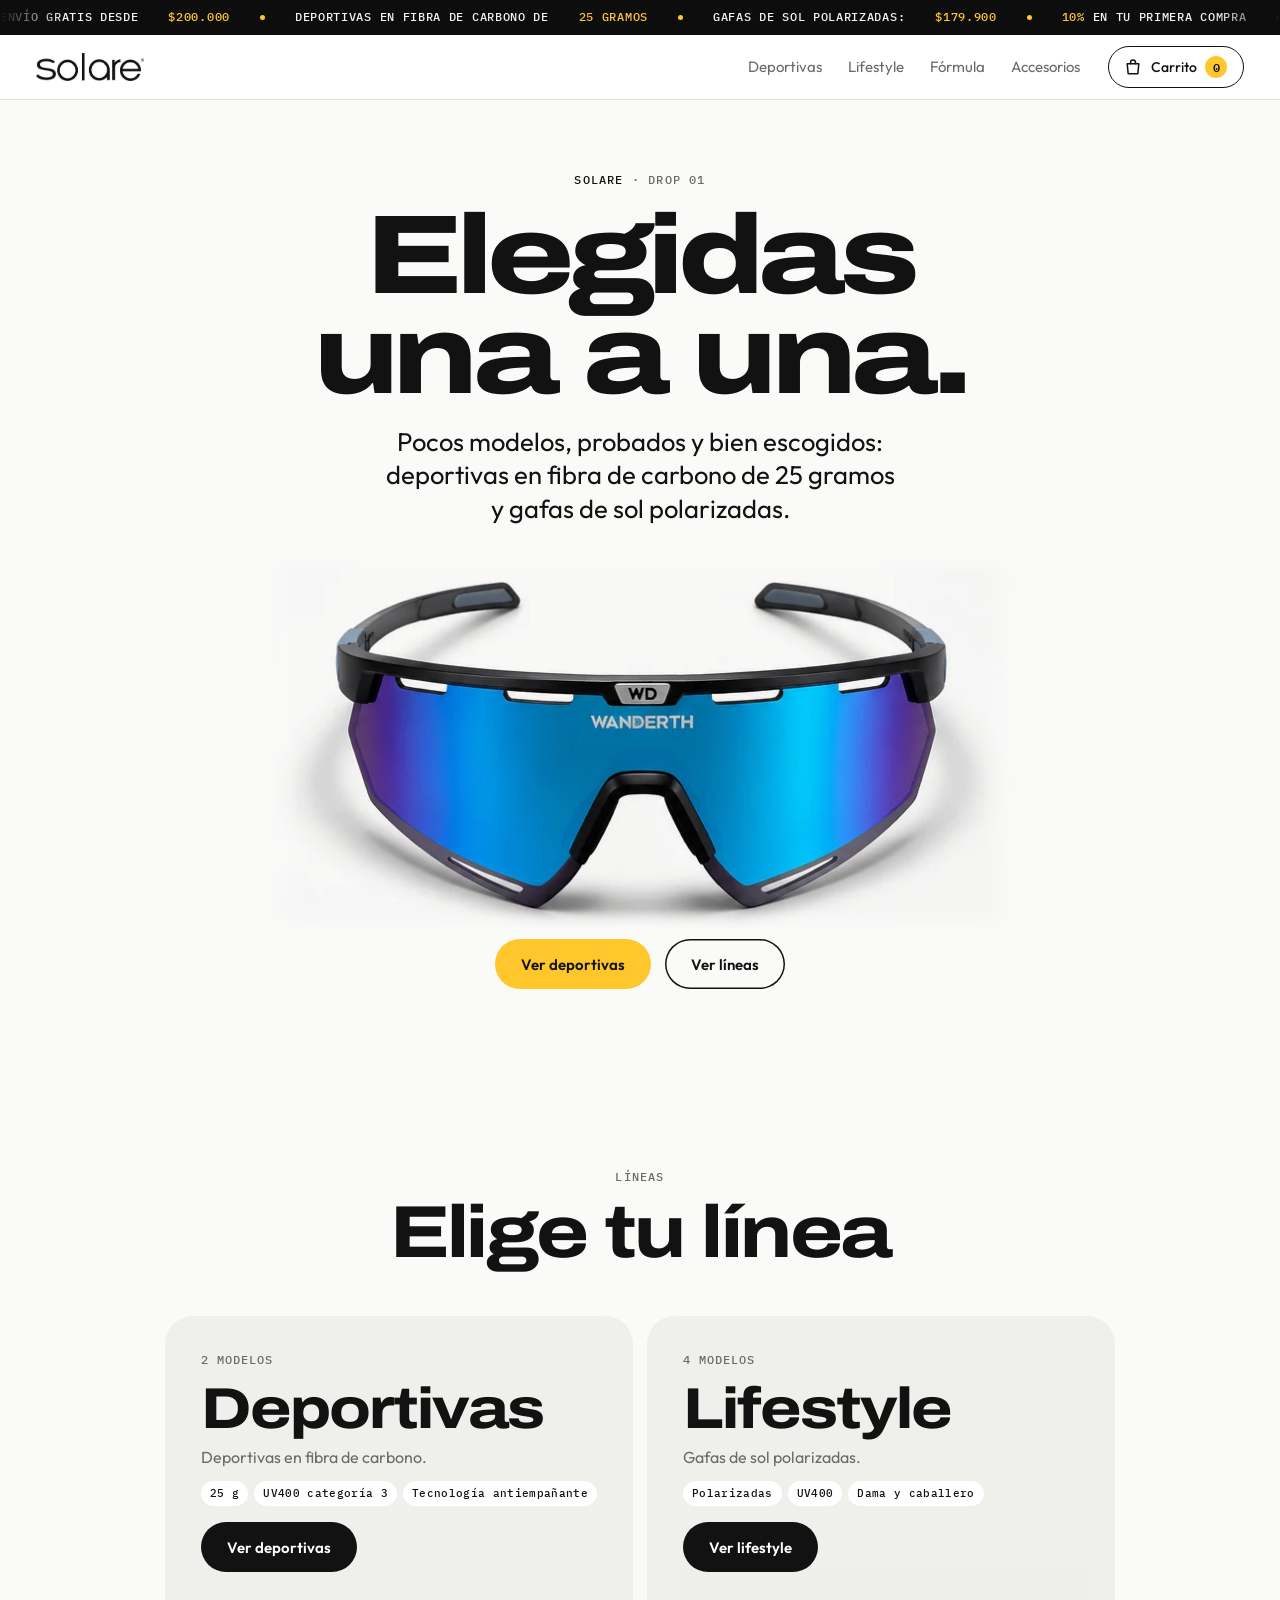
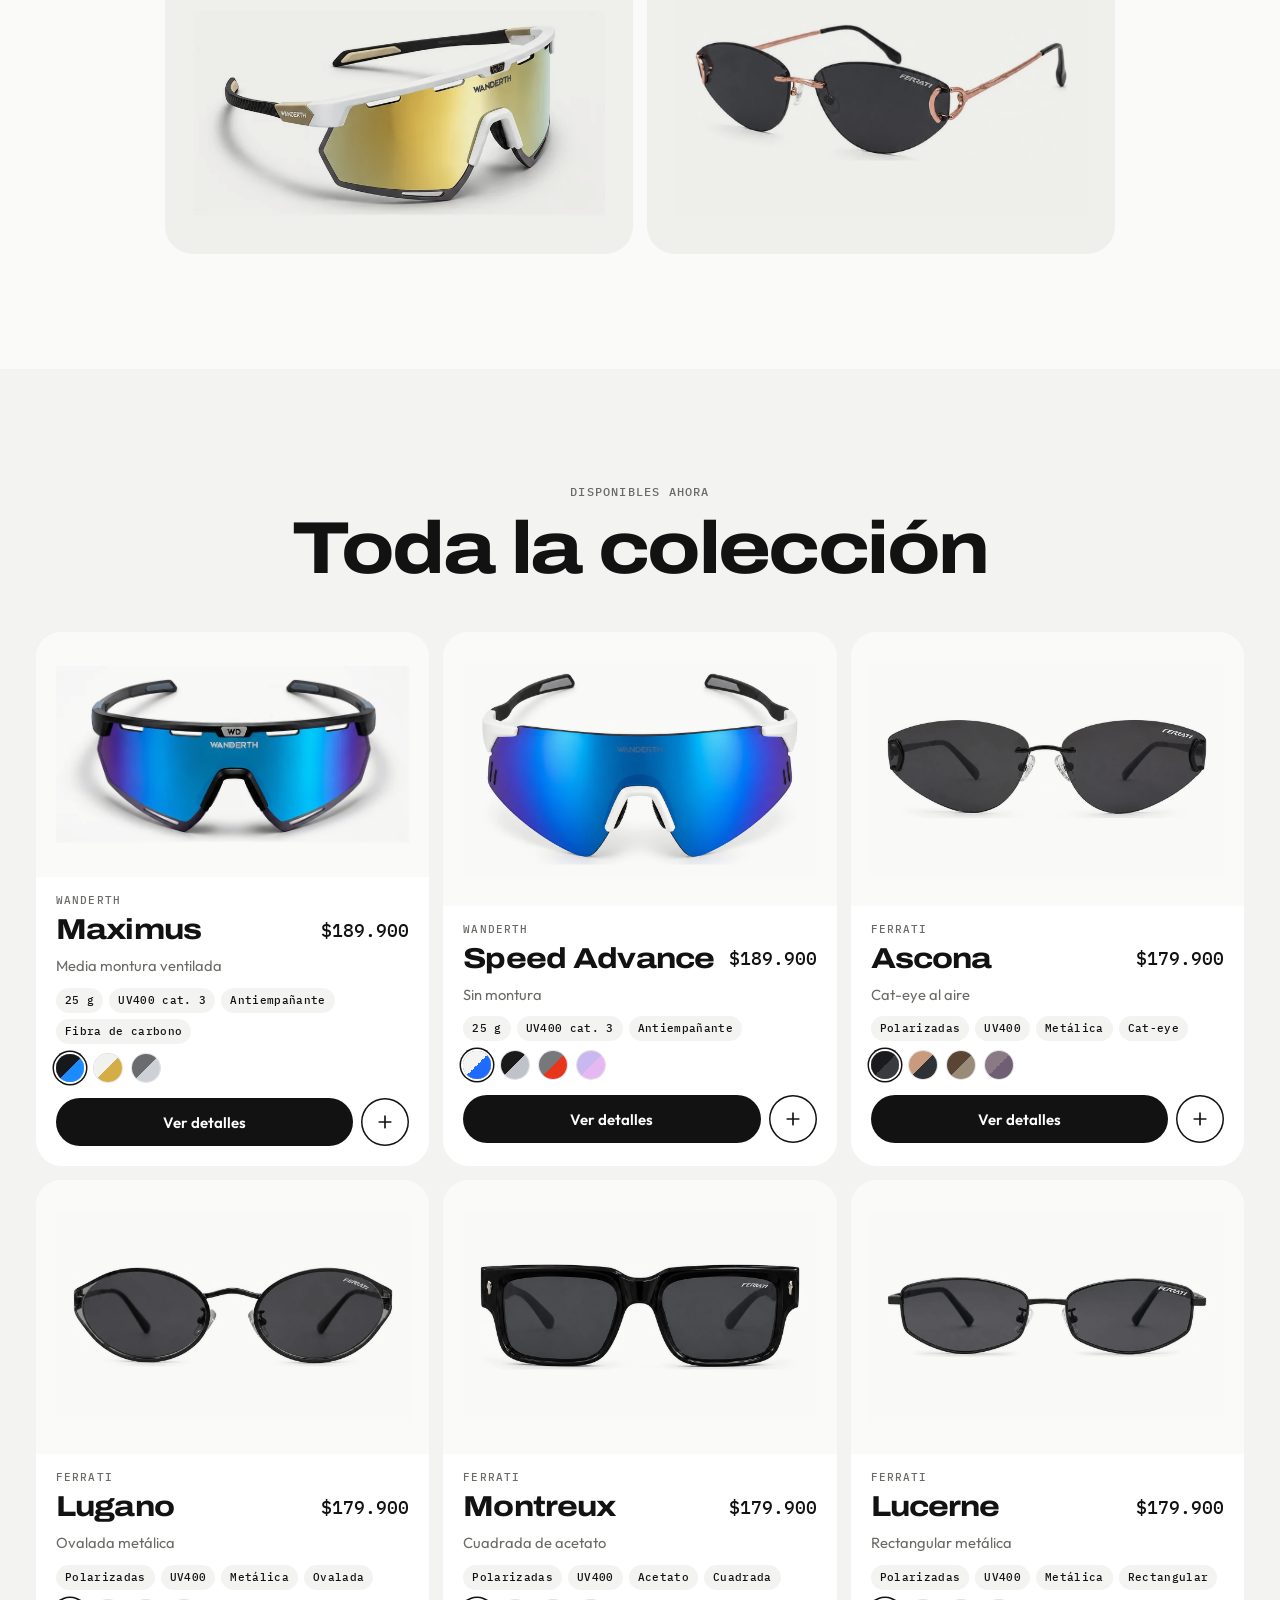
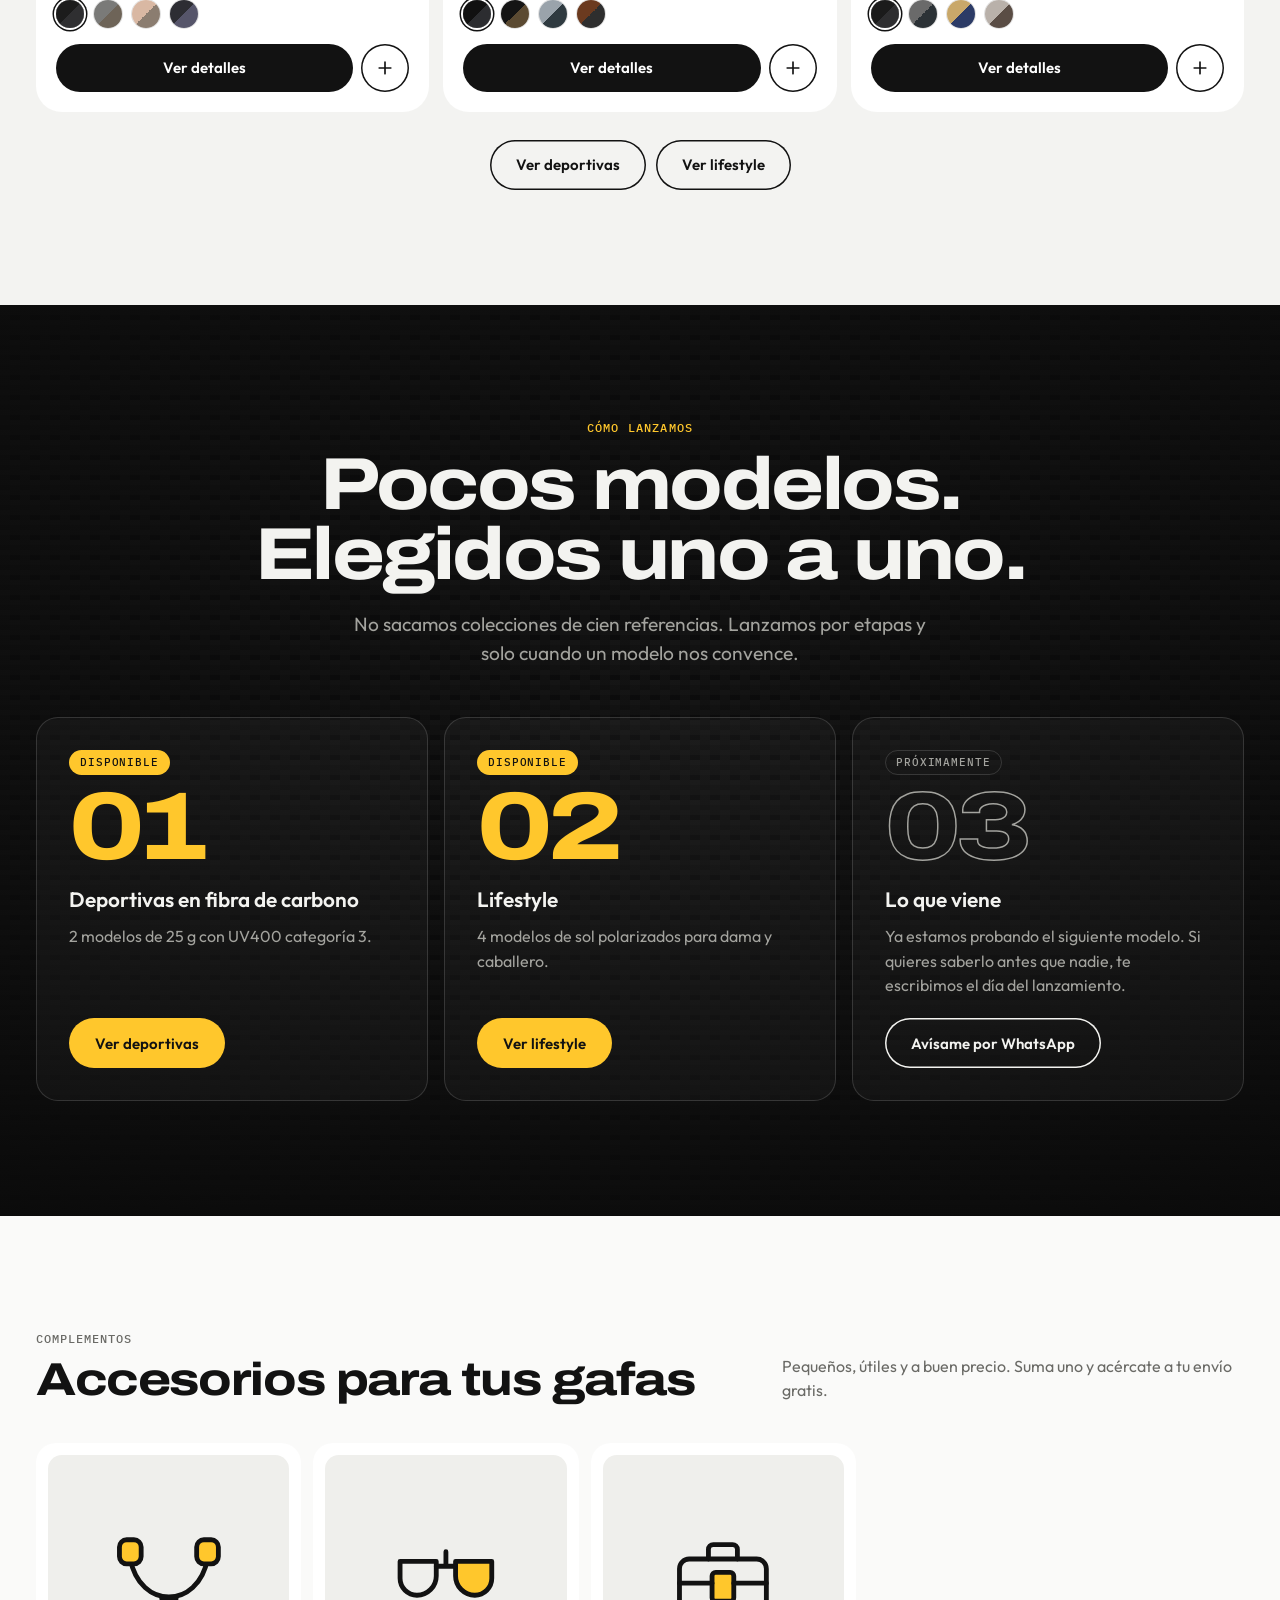
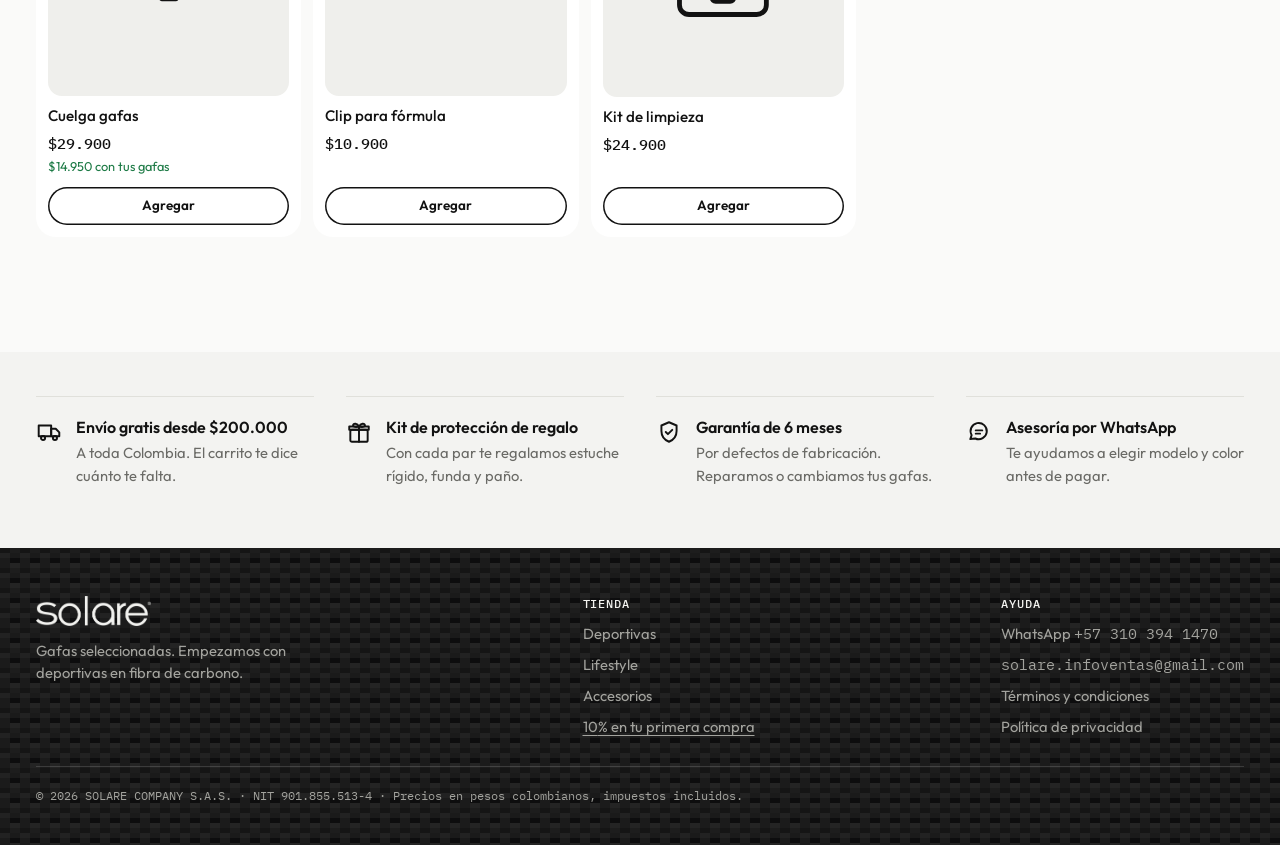
==== commit 7999c19b: "Línea Lifestyle: gafas de sol Ferrati para dama y caballero - /lifestyle/ con filtro Dama / Caballer" ====
--- a/index.html
+++ b/index.html
@@ -3,13 +3,13 @@
 <head>
 <meta charset="utf-8">
 <meta name="viewport" content="width=device-width, initial-scale=1, viewport-fit=cover">
-<title>Solare | Gafas deportivas en fibra de carbono</title>
-<meta name="description" content="Solare: gafas seleccionadas. Deportivas Wanderth en fibra de carbono de 25 g, filtro UV400 categoría 3 y tecnología antiempañante. Envío gratis desde $200.000.">
+<title>Solare | Gafas deportivas en fibra de carbono y gafas de sol</title>
+<meta name="description" content="Solare: gafas seleccionadas. Deportivas Wanderth en fibra de carbono de 25 g y gafas de sol Ferrati polarizadas para dama y caballero. Envío gratis desde $200.000.">
 <link rel="canonical" href="https://solarecol.com/">
 <meta property="og:type" content="website">
 <meta property="og:site_name" content="Solare">
-<meta property="og:title" content="Solare | Gafas deportivas en fibra de carbono">
-<meta property="og:description" content="Solare: gafas seleccionadas. Deportivas Wanderth en fibra de carbono de 25 g, filtro UV400 categoría 3 y tecnología antiempañante. Envío gratis desde $200.000.">
+<meta property="og:title" content="Solare | Gafas deportivas en fibra de carbono y gafas de sol">
+<meta property="og:description" content="Solare: gafas seleccionadas. Deportivas Wanderth en fibra de carbono de 25 g y gafas de sol Ferrati polarizadas para dama y caballero. Envío gratis desde $200.000.">
 <meta property="og:url" content="https://solarecol.com/">
 <meta property="og:image" content="https://solarecol.com/og.jpg">
 <meta property="og:image:width" content="1200">
@@ -22,11 +22,11 @@
 <link rel="preconnect" href="https://fonts.googleapis.com">
 <link rel="preconnect" href="https://fonts.gstatic.com" crossorigin>
 <link rel="stylesheet" href="https://fonts.googleapis.com/css2?family=Archivo:wdth,wght@100..125,600..800&family=IBM+Plex+Mono:wght@400;500&family=Outfit:wght@300;400;500;600&display=swap">
-<link rel="stylesheet" href="/assets/solare.css?v=1">
+<link rel="stylesheet" href="/assets/solare.css?v=2">
 </head>
 <body data-pagina="inicio">
 <main id="app"><noscript><p style="padding:24px;font-family:system-ui">Para ver la tienda activa JavaScript o escríbenos al WhatsApp +57 310 394 1470.</p></noscript></main>
-<script src="/assets/datos.js?v=1"></script>
-<script src="/assets/solare.js?v=1"></script>
+<script src="/assets/datos.js?v=2"></script>
+<script src="/assets/solare.js?v=2"></script>
 </body>
 </html>
--- a/assets/solare.css
+++ b/assets/solare.css
@@ -652,3 +652,40 @@
 .tarjeta-img{flex:none}
 .tarjeta-img img{-webkit-mask-image:linear-gradient(90deg,transparent,#000 6%,#000 94%,transparent),linear-gradient(180deg,transparent,#000 7%,#000 93%,transparent);-webkit-mask-composite:source-in;mask-image:linear-gradient(90deg,transparent,#000 6%,#000 94%,transparent),linear-gradient(180deg,transparent,#000 7%,#000 93%,transparent);mask-composite:intersect}
 @media (max-width:760px){.linea-on img{position:relative;left:auto;right:auto;bottom:auto;width:100%;margin-top:auto;z-index:0}}
+
+/* ---------- Línea de sol: filtros, polarizado, medidas ---------- */
+.filtros{display:flex;flex-wrap:wrap;justify-content:center;gap:8px;margin-bottom:clamp(20px,3vw,32px)}
+.filtro{display:inline-flex;align-items:center;gap:8px;height:44px;padding-inline:18px;border:0;border-radius:999px;background:var(--surface);box-shadow:inset 0 0 0 1px var(--line);font:500 14.5px/1 var(--f-ui);color:var(--ink);cursor:pointer;transition:background-color .2s,color .2s}
+.filtro span{font:500 11px/1 var(--f-mono);color:var(--muted)}
+.filtro[aria-pressed="true"]{background:var(--ink);color:var(--surface);box-shadow:none}
+.filtro[aria-pressed="true"] span{color:var(--cf-muted)}
+.tarjeta[hidden]{display:none!important}
+.ptile-osc{color:var(--cf-ink)}
+.ptile-osc::after{content:"";position:absolute;inset:0;z-index:-1;background:radial-gradient(90% 80% at 80% 10%,rgba(255,199,44,.16),rgba(10,10,10,.82) 70%)}
+.ptile-osc .label,.ptile-osc p.txt{color:var(--cf-muted)}
+.ptile-osc .pbig{color:var(--sun)}
+.ptile-cla{background:var(--tile)}
+.pbig.ancha{font-stretch:100%;font-size:clamp(2.4rem,4.9vw,4.1rem);line-height:.95;letter-spacing:-.04em}
+.medidas-svg{width:min(560px,100%);height:auto;margin-top:clamp(24px,4vw,40px);fill:none;stroke:var(--ink);stroke-width:3;stroke-linecap:round}
+.medidas-svg .cota{stroke:var(--sun-deep);stroke-width:2.2}
+.medidas-svg text{fill:var(--ink);stroke:none;font:500 16px var(--f-mono)}
+.medidas{display:grid;grid-template-columns:repeat(3,minmax(0,1fr));gap:12px;width:min(900px,100%);margin-top:clamp(20px,3vw,32px);text-align:left}
+.medida{background:var(--paper);border-radius:22px;padding:20px 22px;display:grid;gap:4px;min-width:0}
+.medida span{font:500 11.5px/1.3 var(--f-mono);letter-spacing:.08em;text-transform:uppercase;color:var(--muted)}
+.medida b{font-family:var(--f-display);font-stretch:118%;font-weight:750;font-size:clamp(2.4rem,5vw,3.4rem);line-height:1;letter-spacing:-.03em}
+.medida b small{font:500 .9rem/1 var(--f-mono);letter-spacing:0;margin-left:6px;color:var(--muted)}
+.medida p{margin:2px 0 0;color:var(--muted);font-size:.9rem}
+.rx-cards.tres{grid-template-columns:repeat(3,minmax(0,1fr));width:min(1100px,100%)}
+.drop-list.tres{grid-template-columns:repeat(3,minmax(0,1fr))}
+.linea .chips{margin-top:2px}
+.linea-on .chipf{background:var(--surface)}
+@media (max-width:900px){.rx-cards.tres,.drop-list.tres{grid-template-columns:1fr}}
+@media (max-width:640px){.medidas{grid-template-columns:1fr}}
+.tarjetas.n1{grid-template-columns:minmax(0,1fr);max-width:520px}
+.tarjetas.n2{grid-template-columns:repeat(2,minmax(0,1fr));max-width:1060px}
+.tarjetas.n3{grid-template-columns:repeat(3,minmax(0,1fr));max-width:1240px}
+.tarjetas.n4{grid-template-columns:repeat(4,minmax(0,1fr));max-width:1240px}
+.tarjetas.n4 .tarjeta h3{font-size:1.55rem}
+@media (max-width:1100px){.tarjetas.n3,.tarjetas.n4{grid-template-columns:repeat(2,minmax(0,1fr))}}
+@media (max-width:700px){.tarjetas.n2,.tarjetas.n3,.tarjetas.n4{grid-template-columns:minmax(0,1fr)}}
+.promo-art.carbon::after{background:radial-gradient(90% 80% at 70% 20%,rgba(255,199,44,.22),rgba(10,10,10,.75) 75%)}
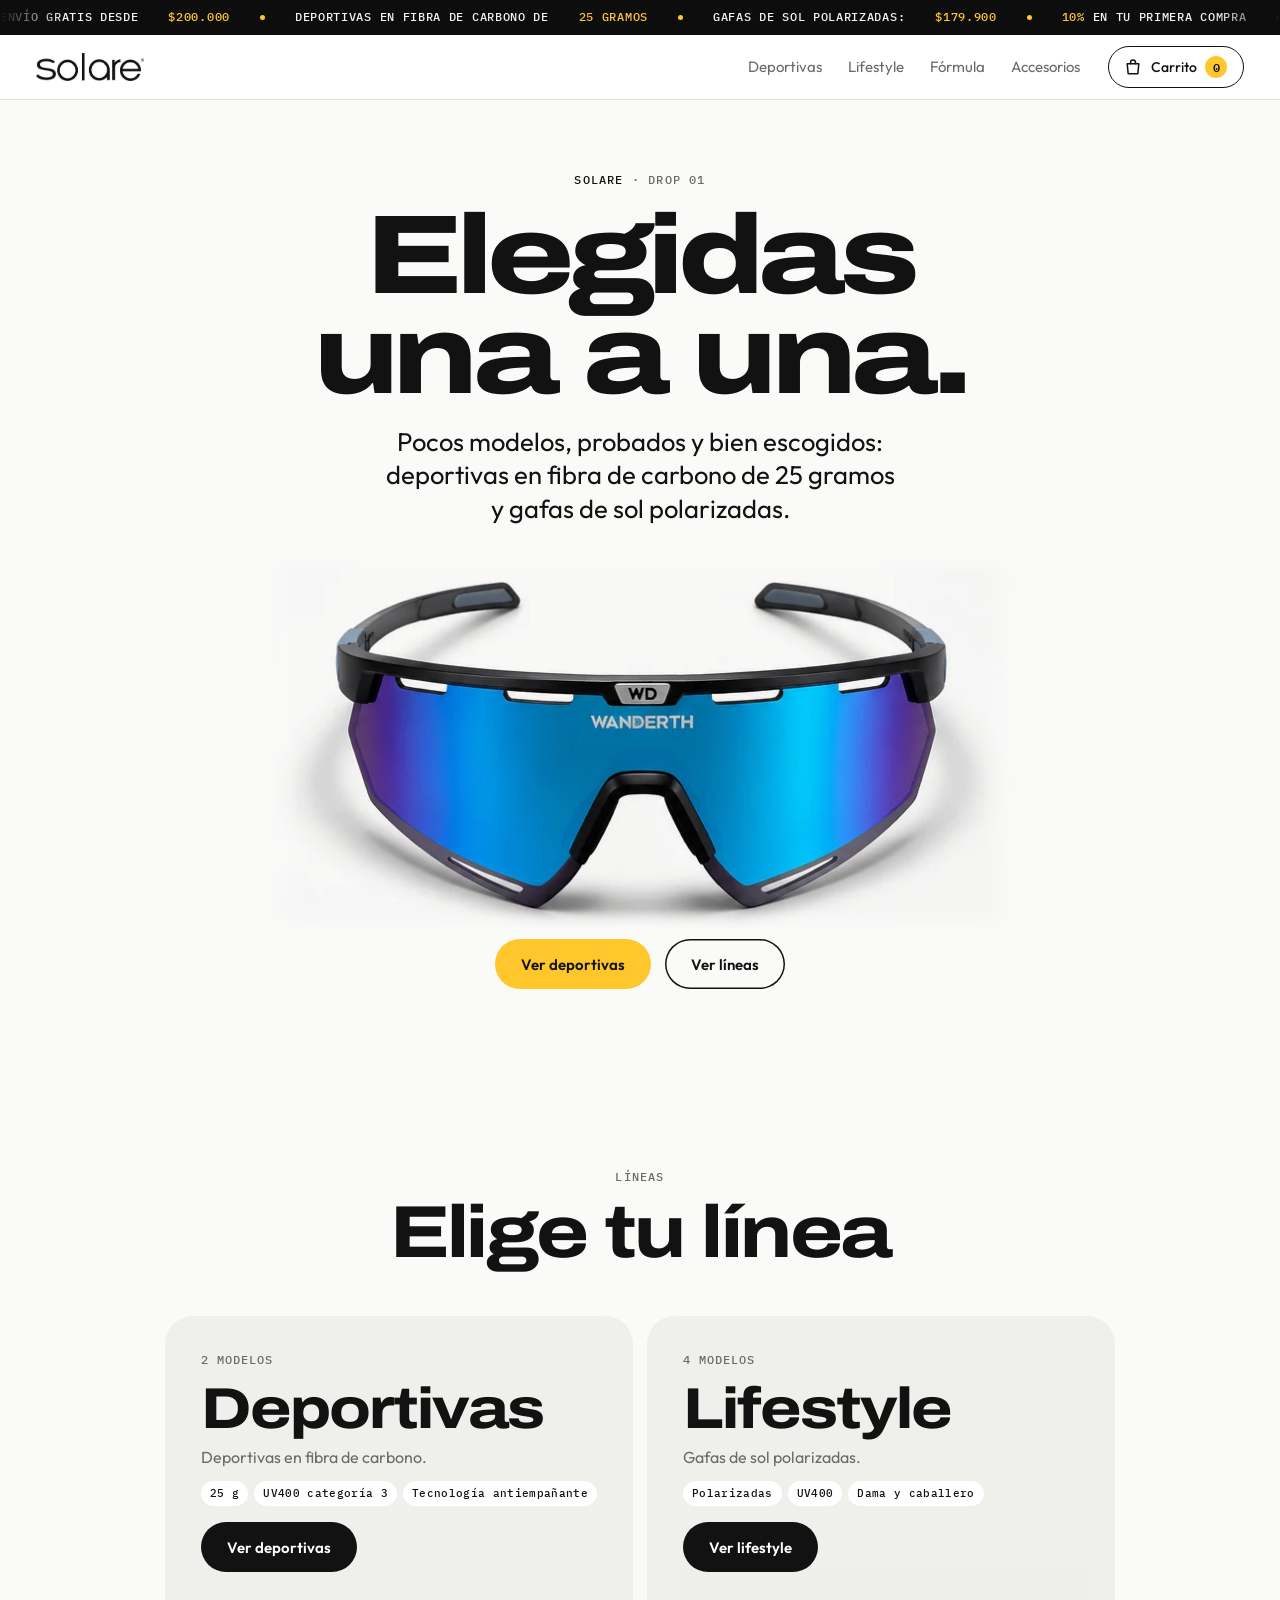
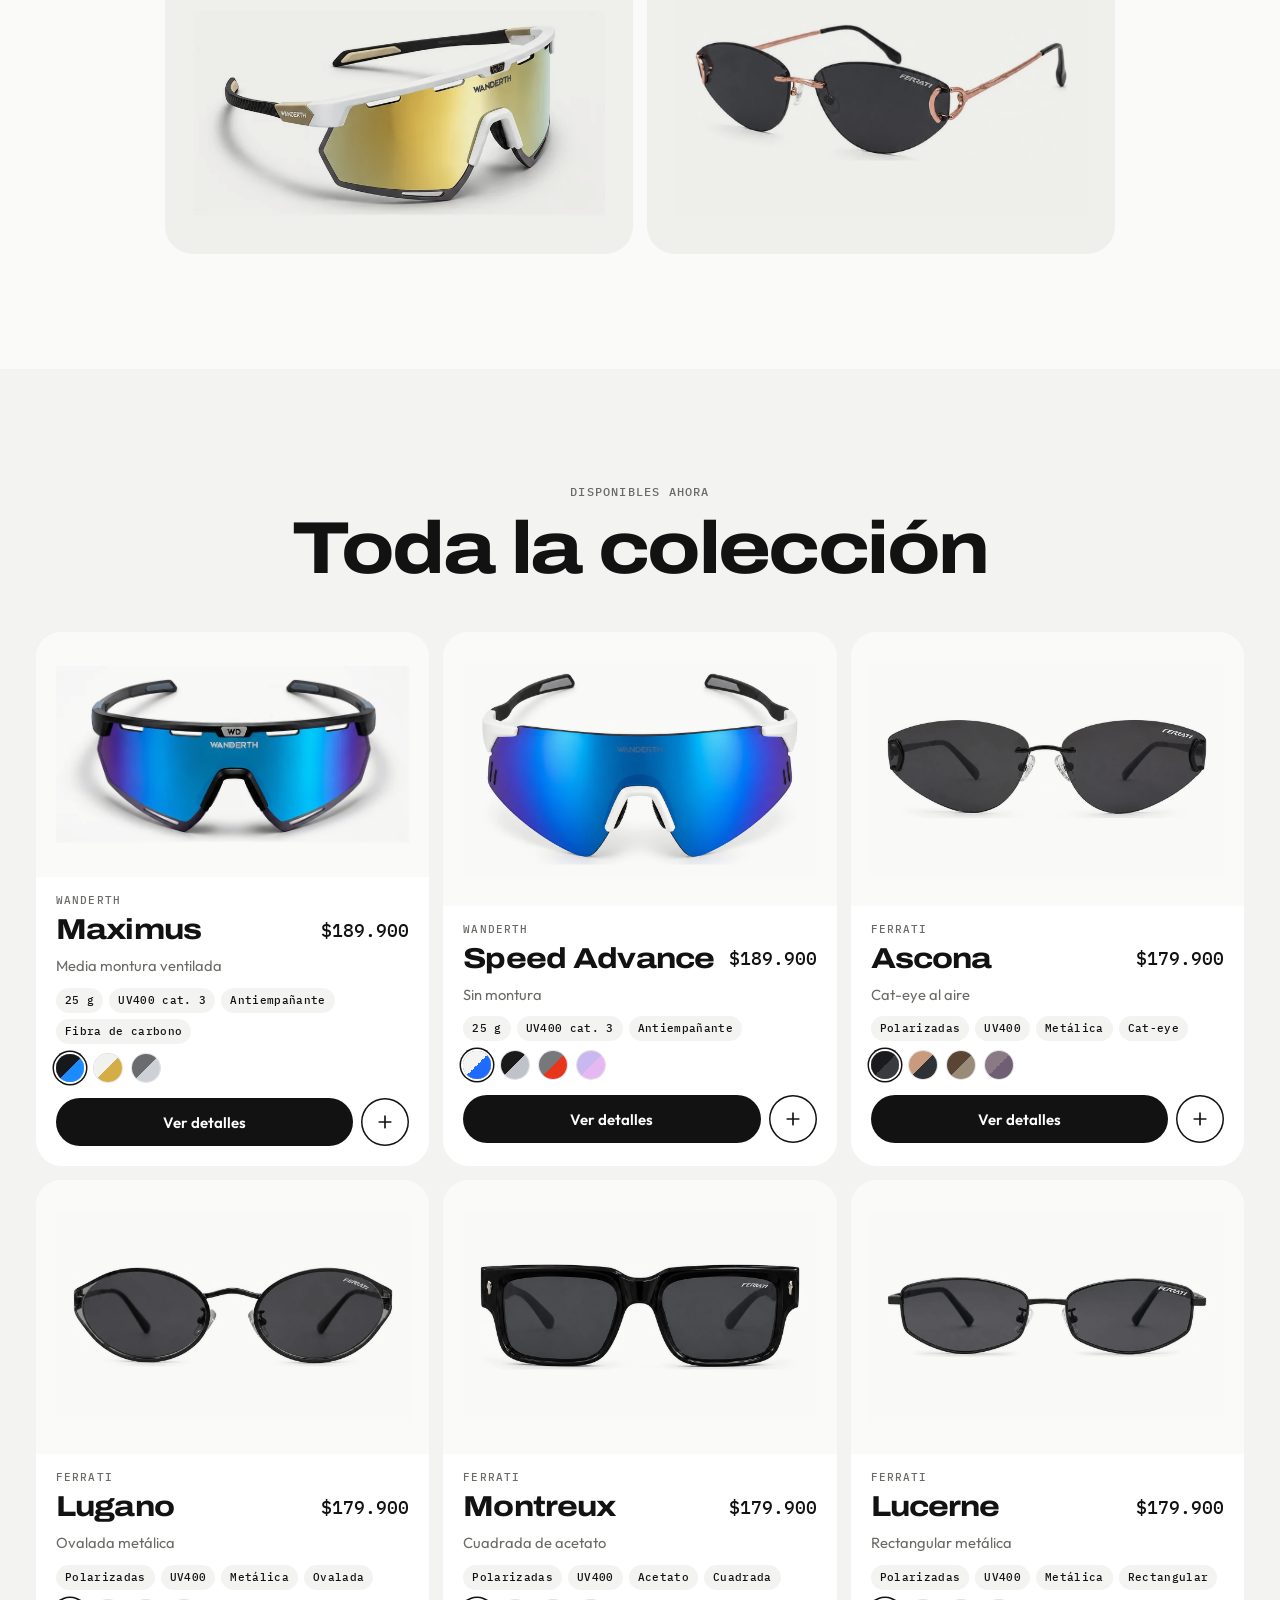
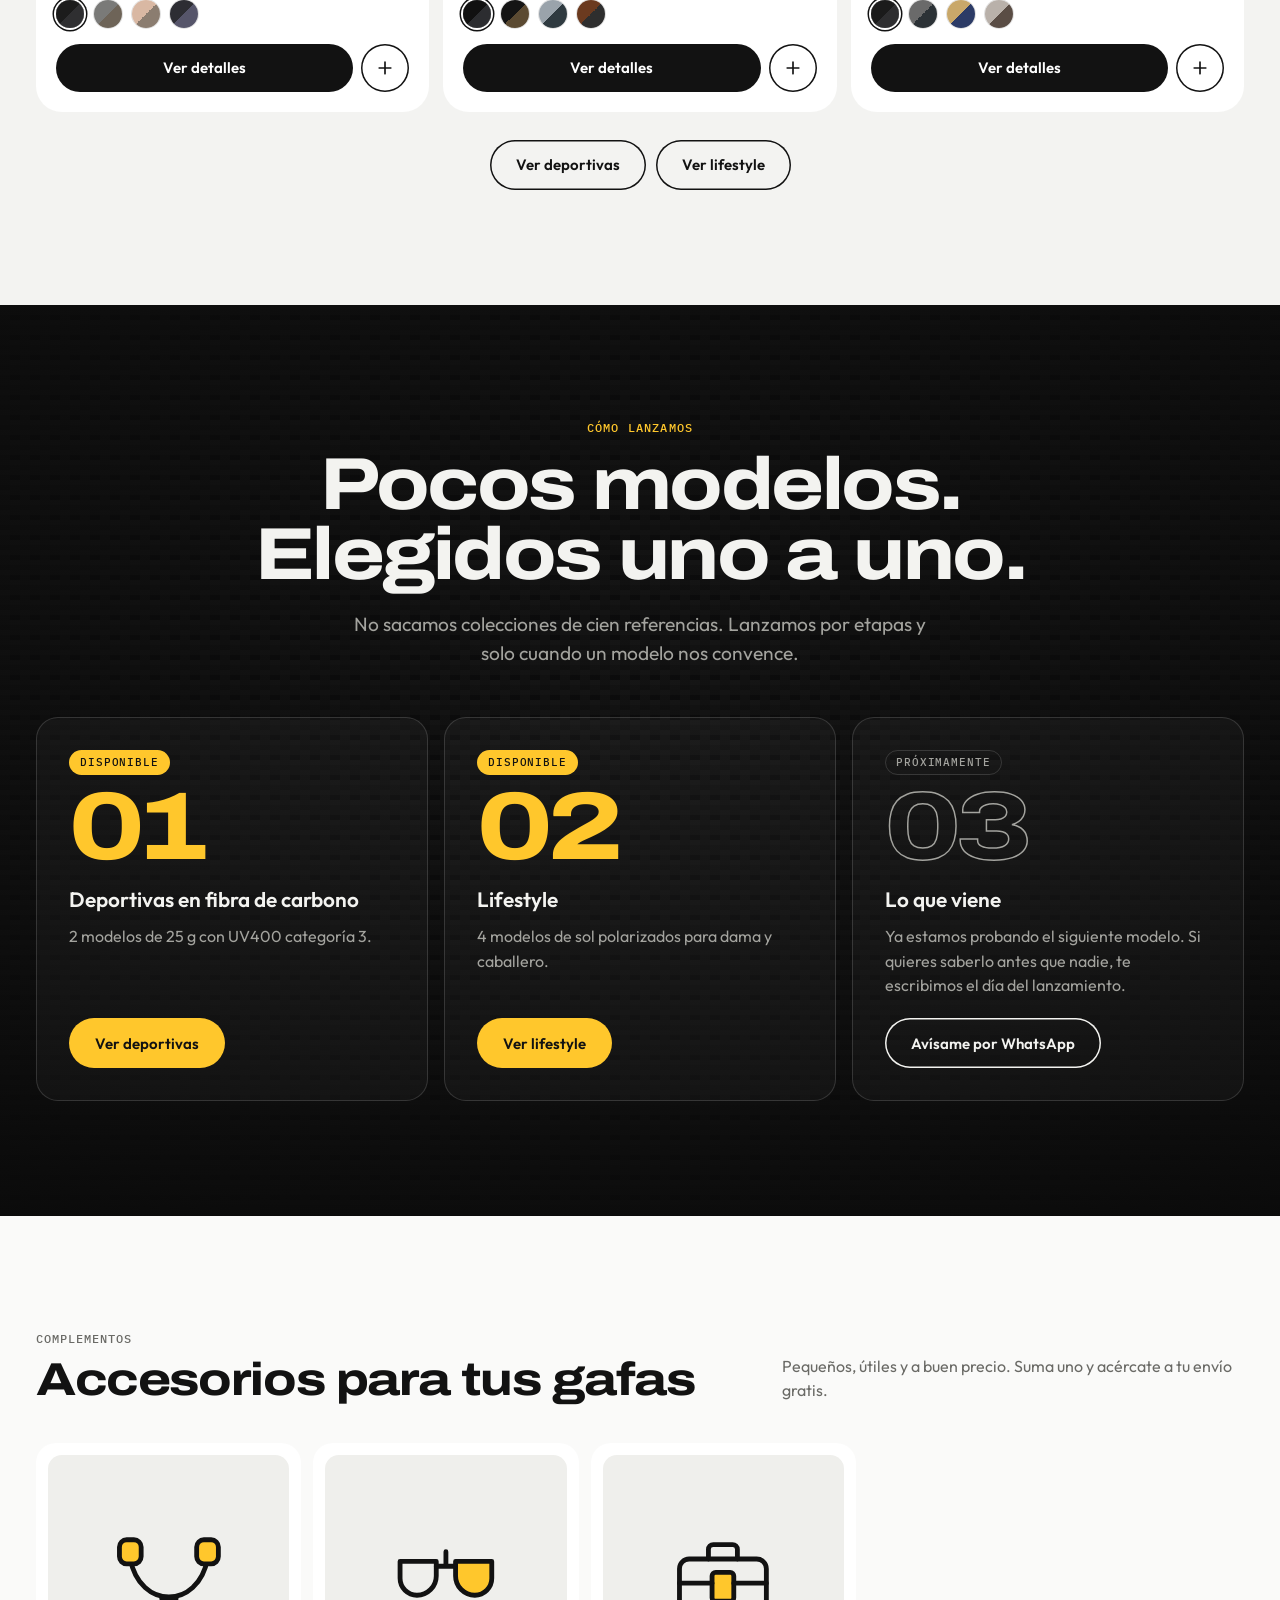
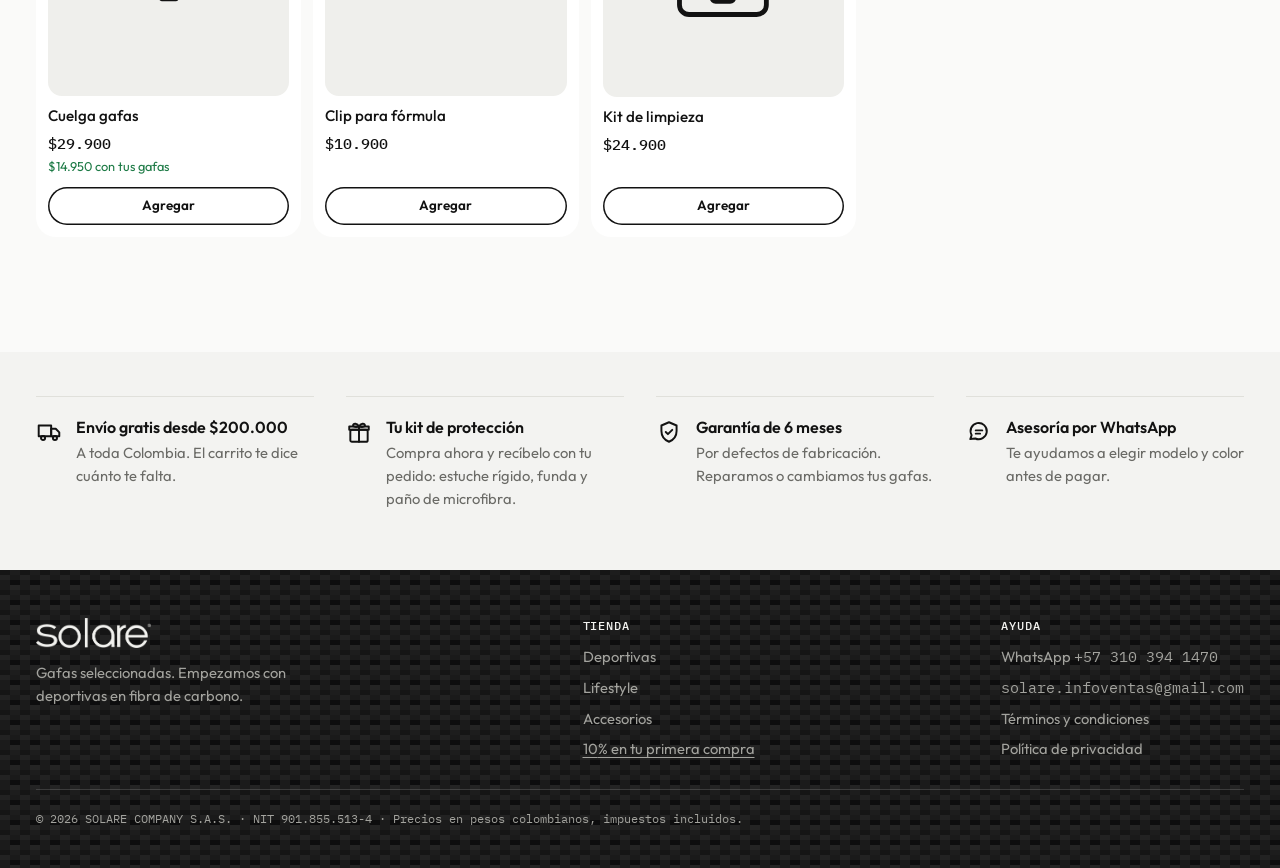
==== commit 7654ea8d: "Kit de protección: foto real y llamado a la acción "Agrega ahora y recibe tu kit" en lugar de "te re" ====
--- a/index.html
+++ b/index.html
@@ -22,11 +22,11 @@
 <link rel="preconnect" href="https://fonts.googleapis.com">
 <link rel="preconnect" href="https://fonts.gstatic.com" crossorigin>
 <link rel="stylesheet" href="https://fonts.googleapis.com/css2?family=Archivo:wdth,wght@100..125,600..800&family=IBM+Plex+Mono:wght@400;500&family=Outfit:wght@300;400;500;600&display=swap">
-<link rel="stylesheet" href="/assets/solare.css?v=2">
+<link rel="stylesheet" href="/assets/solare.css?v=9">
 </head>
 <body data-pagina="inicio">
 <main id="app"><noscript><p style="padding:24px;font-family:system-ui">Para ver la tienda activa JavaScript o escríbenos al WhatsApp +57 310 394 1470.</p></noscript></main>
-<script src="/assets/datos.js?v=2"></script>
-<script src="/assets/solare.js?v=2"></script>
+<script src="/assets/datos.js?v=9"></script>
+<script src="/assets/solare.js?v=9"></script>
 </body>
 </html>
--- a/assets/solare.css
+++ b/assets/solare.css
@@ -689,3 +689,47 @@
 @media (max-width:1100px){.tarjetas.n3,.tarjetas.n4{grid-template-columns:repeat(2,minmax(0,1fr))}}
 @media (max-width:700px){.tarjetas.n2,.tarjetas.n3,.tarjetas.n4{grid-template-columns:minmax(0,1fr)}}
 .promo-art.carbon::after{background:radial-gradient(90% 80% at 70% 20%,rgba(255,199,44,.22),rgba(10,10,10,.75) 75%)}
+
+/* Progresivos y rangos de precio de los lentes de sol */
+.prog{display:flex;align-items:center;gap:12px;padding:14px 16px;border-radius:16px;background:var(--ok-bg);color:var(--ink);text-decoration:none;font-size:.9rem;line-height:1.35;text-align:left}
+.prog svg{width:24px;height:24px;flex:none;fill:none;stroke:var(--ok);stroke-width:1.8;stroke-linecap:round;stroke-linejoin:round}
+.prog b{display:block;font-weight:600}
+.prog .flecha{margin-left:auto;font:500 16px/1 var(--f-mono);color:var(--ok)}
+@media (hover:hover){.prog:hover{box-shadow:inset 0 0 0 1.5px var(--ok)}}
+.prog-corto{padding:10px 14px;font-size:.86rem}
+.prog-wrap{width:min(560px,100%);margin-top:18px}
+.rx-op .rg{display:block;margin-top:6px;font:400 11.5px/1.5 var(--f-mono);color:var(--muted)}
+.rx-op .mas{text-align:right;line-height:1.25}
+.rx-card .rx-precio small{font:500 .4em/1 var(--f-mono);letter-spacing:.04em;text-transform:uppercase;vertical-align:middle}
+.rx-rangos{margin:4px 0 0;padding:0;list-style:none;display:grid;gap:4px;font:400 12px/1.45 var(--f-mono);color:var(--muted)}
+.rx-card.on .rx-rangos{color:var(--cf-muted)}
+
+/* DP opcional */
+.rx-check{display:flex;align-items:center;gap:10px;font-size:.88rem;cursor:pointer;line-height:1.3}
+.rx-check input{width:18px;height:18px;flex:none;margin:0;accent-color:var(--ink)}
+.rx-dpnota{margin-top:4px}
+/* Fórmula en celular: el eje solo lleva 3 dígitos, así esfera y cilindro caben completos */
+@media (max-width:480px){
+  .rx-fila{grid-template-columns:28px minmax(0,1fr) minmax(0,1fr) 62px;gap:6px}
+  .rx-fila select{padding-inline:6px 2px;font-size:13px}
+}
+
+/* Foto real del kit de protección */
+.regalo-nota.con-foto{align-items:center}
+.regalo-nota.con-foto img{width:64px;height:64px;flex:none;object-fit:contain;mix-blend-mode:multiply}
+.item-img.regalo-img.foto{background:var(--studio)}
+.item-img.regalo-img.foto img{width:92%;mix-blend-mode:multiply}
+.rx-res .ico img.kit{width:auto;height:100%}
+
+/* Llamado a la acción del kit de protección (caja de compra) */
+.kit-cta{display:flex;align-items:center;gap:12px;width:100%;padding:8px 14px 8px 8px;border-radius:14px;border:1.5px dashed var(--sun-deep);background:color-mix(in srgb,var(--sun) 14%,var(--surface));color:var(--ink);font:inherit;text-align:left;cursor:pointer;transition:background .2s,transform .15s var(--ease-out)}
+.kit-cta:hover{background:color-mix(in srgb,var(--sun) 26%,var(--surface))}
+.kit-cta:active{transform:scale(.98)}
+.kit-cta:focus-visible{outline:2px solid var(--ink);outline-offset:2px}
+.kit-cta img{width:58px;height:58px;flex:none;object-fit:contain;mix-blend-mode:multiply}
+.kit-cta svg{width:30px;height:30px;flex:none;margin:0 8px;fill:none;stroke:var(--sun-deep);stroke-width:2;stroke-linecap:round;stroke-linejoin:round}
+.kit-cta svg .acf{fill:var(--sun)}
+.kit-cta b{display:block;font-weight:600;font-size:.93rem;line-height:1.25}
+.kit-cta small{display:block;font-size:.78rem;line-height:1.3;color:var(--muted);margin-top:2px}
+.kit-cta .flecha{margin-left:auto;padding-left:6px;font-size:1.1rem;color:var(--sun-deep);transition:transform .2s var(--ease-out)}
+.kit-cta:hover .flecha{transform:translateX(3px)}
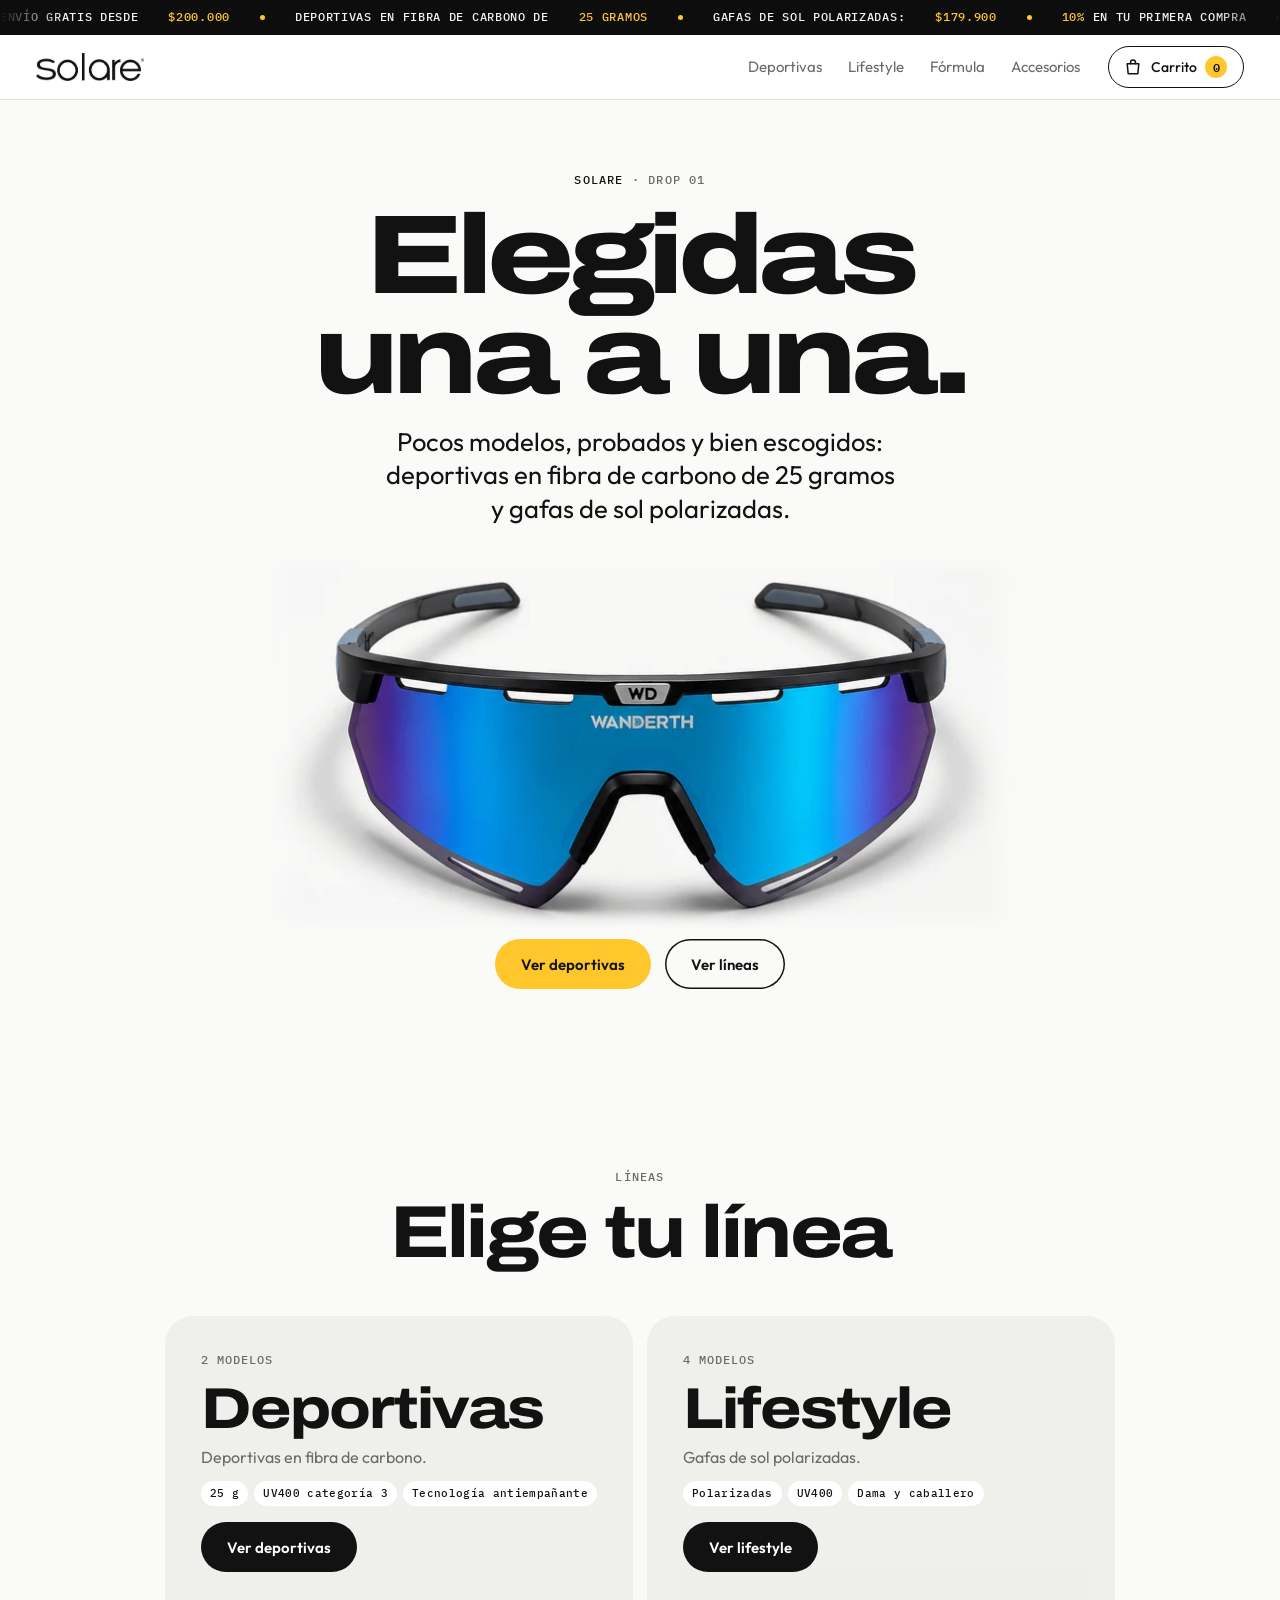
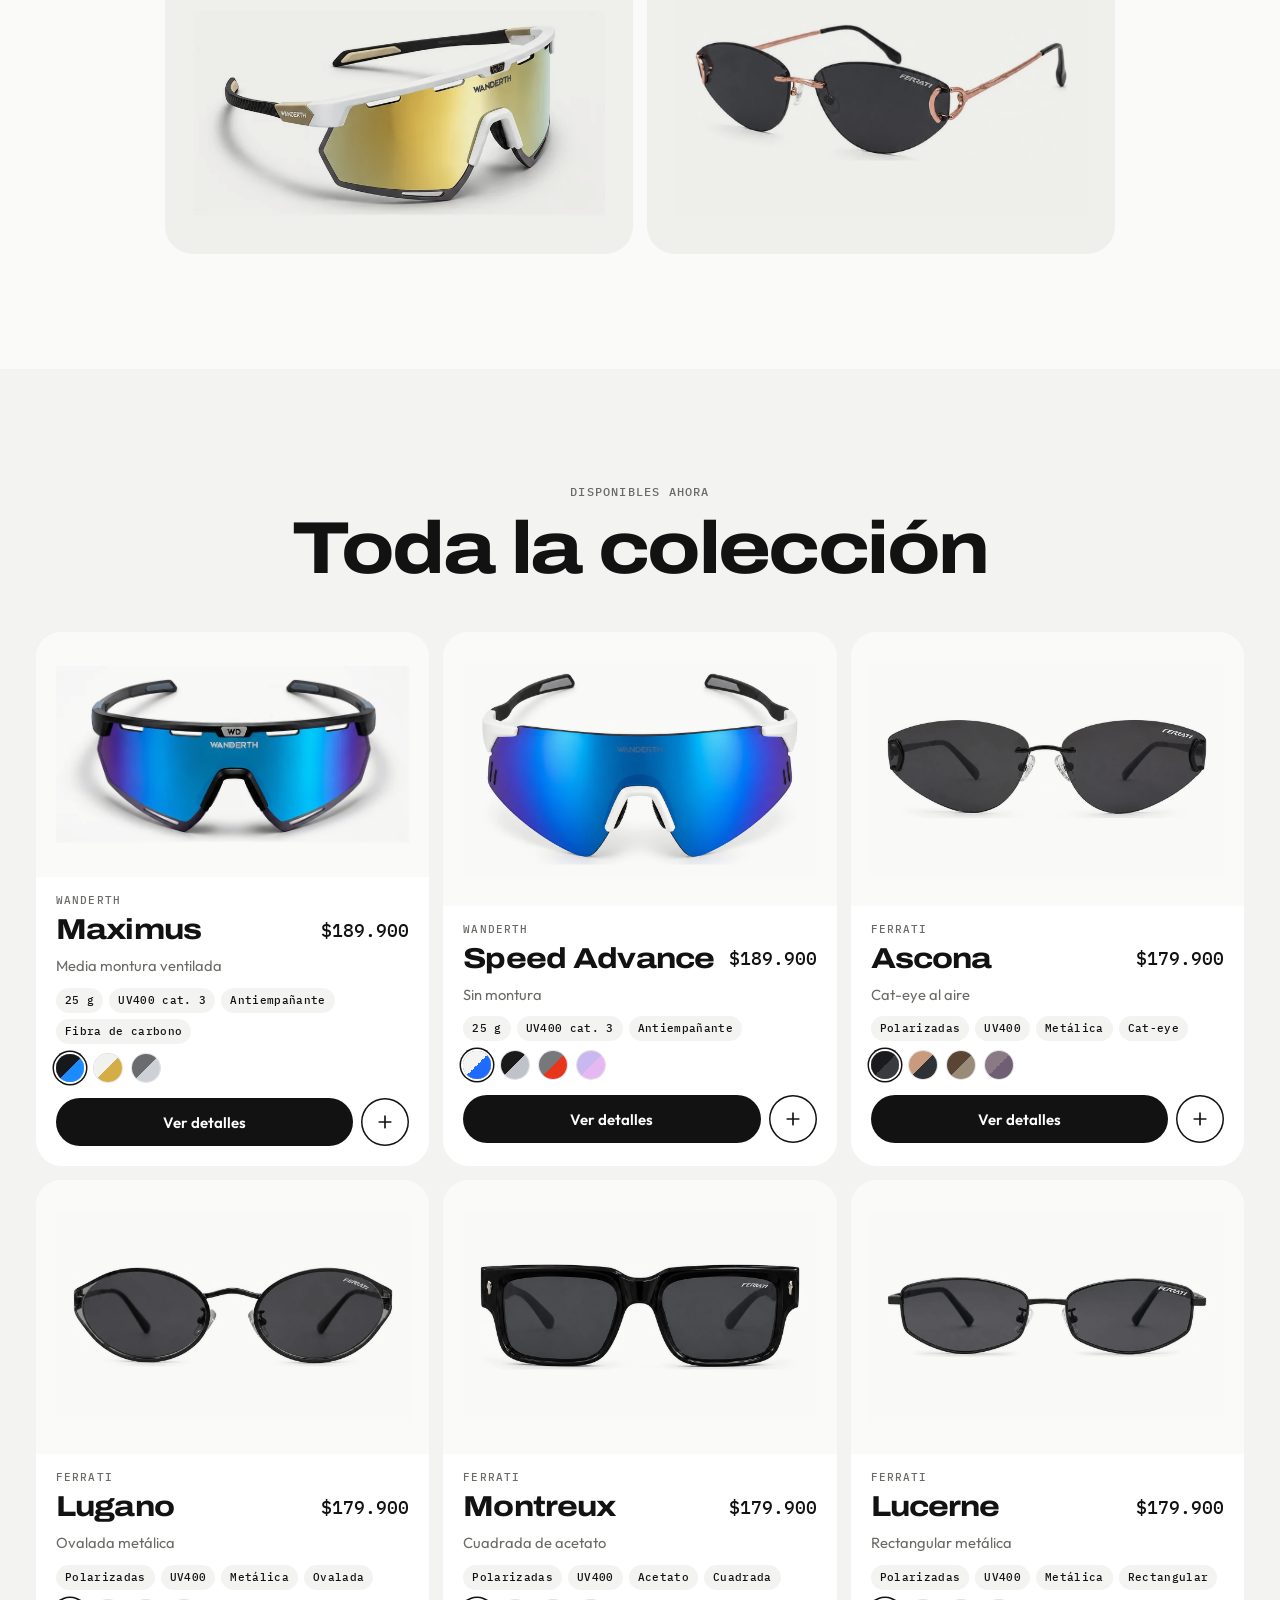
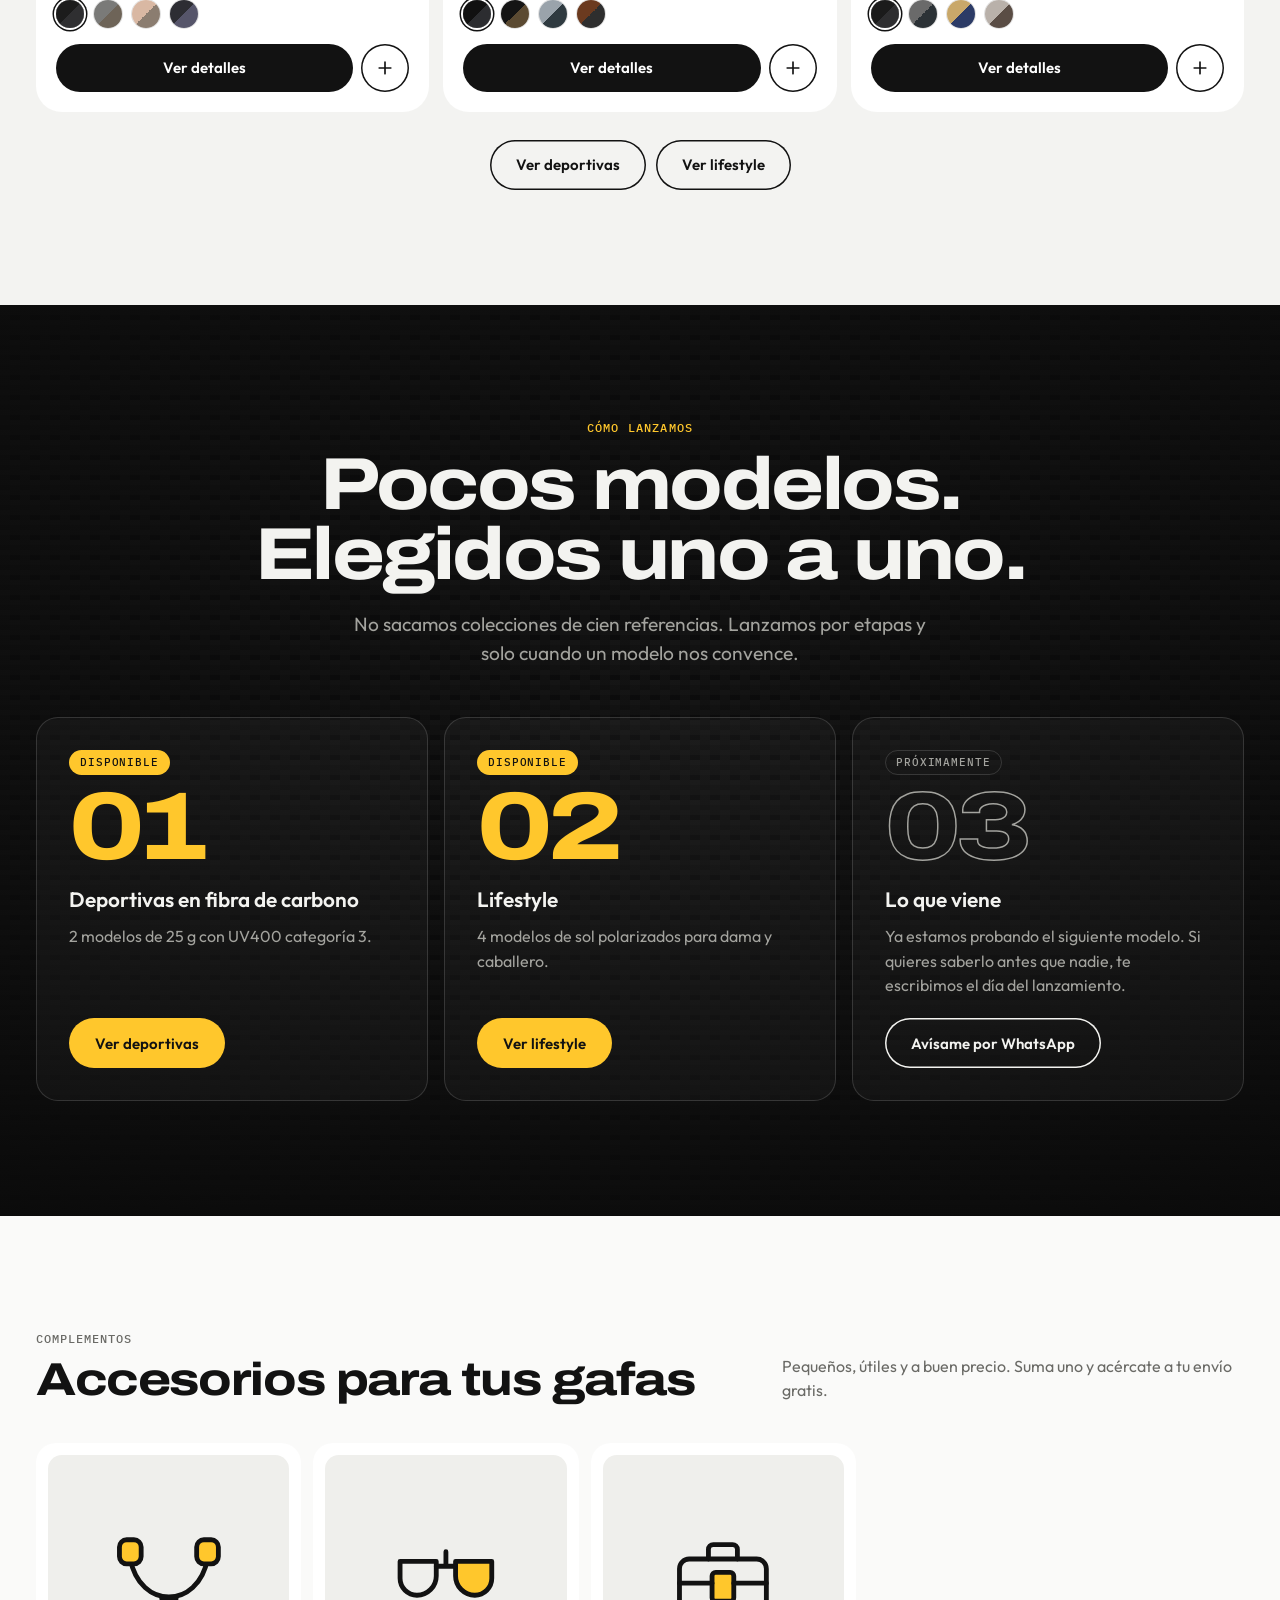
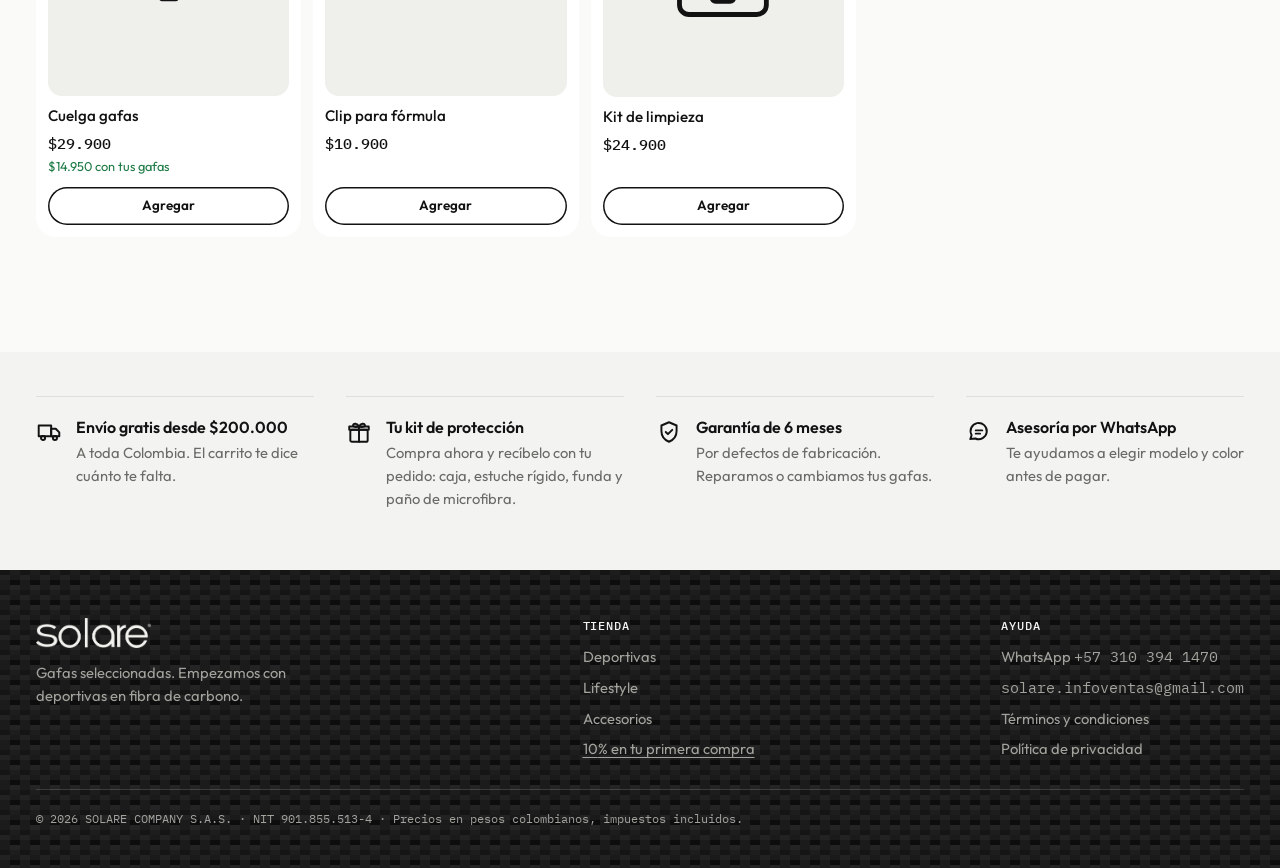
==== commit 184a968e: "Kit de protección: incluye caja, estuche rígido, funda y paño Co-Authored-By: Claude Opus 5.5 <norep" ====
--- a/index.html
+++ b/index.html
@@ -22,11 +22,11 @@
 <link rel="preconnect" href="https://fonts.googleapis.com">
 <link rel="preconnect" href="https://fonts.gstatic.com" crossorigin>
 <link rel="stylesheet" href="https://fonts.googleapis.com/css2?family=Archivo:wdth,wght@100..125,600..800&family=IBM+Plex+Mono:wght@400;500&family=Outfit:wght@300;400;500;600&display=swap">
-<link rel="stylesheet" href="/assets/solare.css?v=9">
+<link rel="stylesheet" href="/assets/solare.css?v=10">
 </head>
 <body data-pagina="inicio">
 <main id="app"><noscript><p style="padding:24px;font-family:system-ui">Para ver la tienda activa JavaScript o escríbenos al WhatsApp +57 310 394 1470.</p></noscript></main>
-<script src="/assets/datos.js?v=9"></script>
-<script src="/assets/solare.js?v=9"></script>
+<script src="/assets/datos.js?v=10"></script>
+<script src="/assets/solare.js?v=10"></script>
 </body>
 </html>
